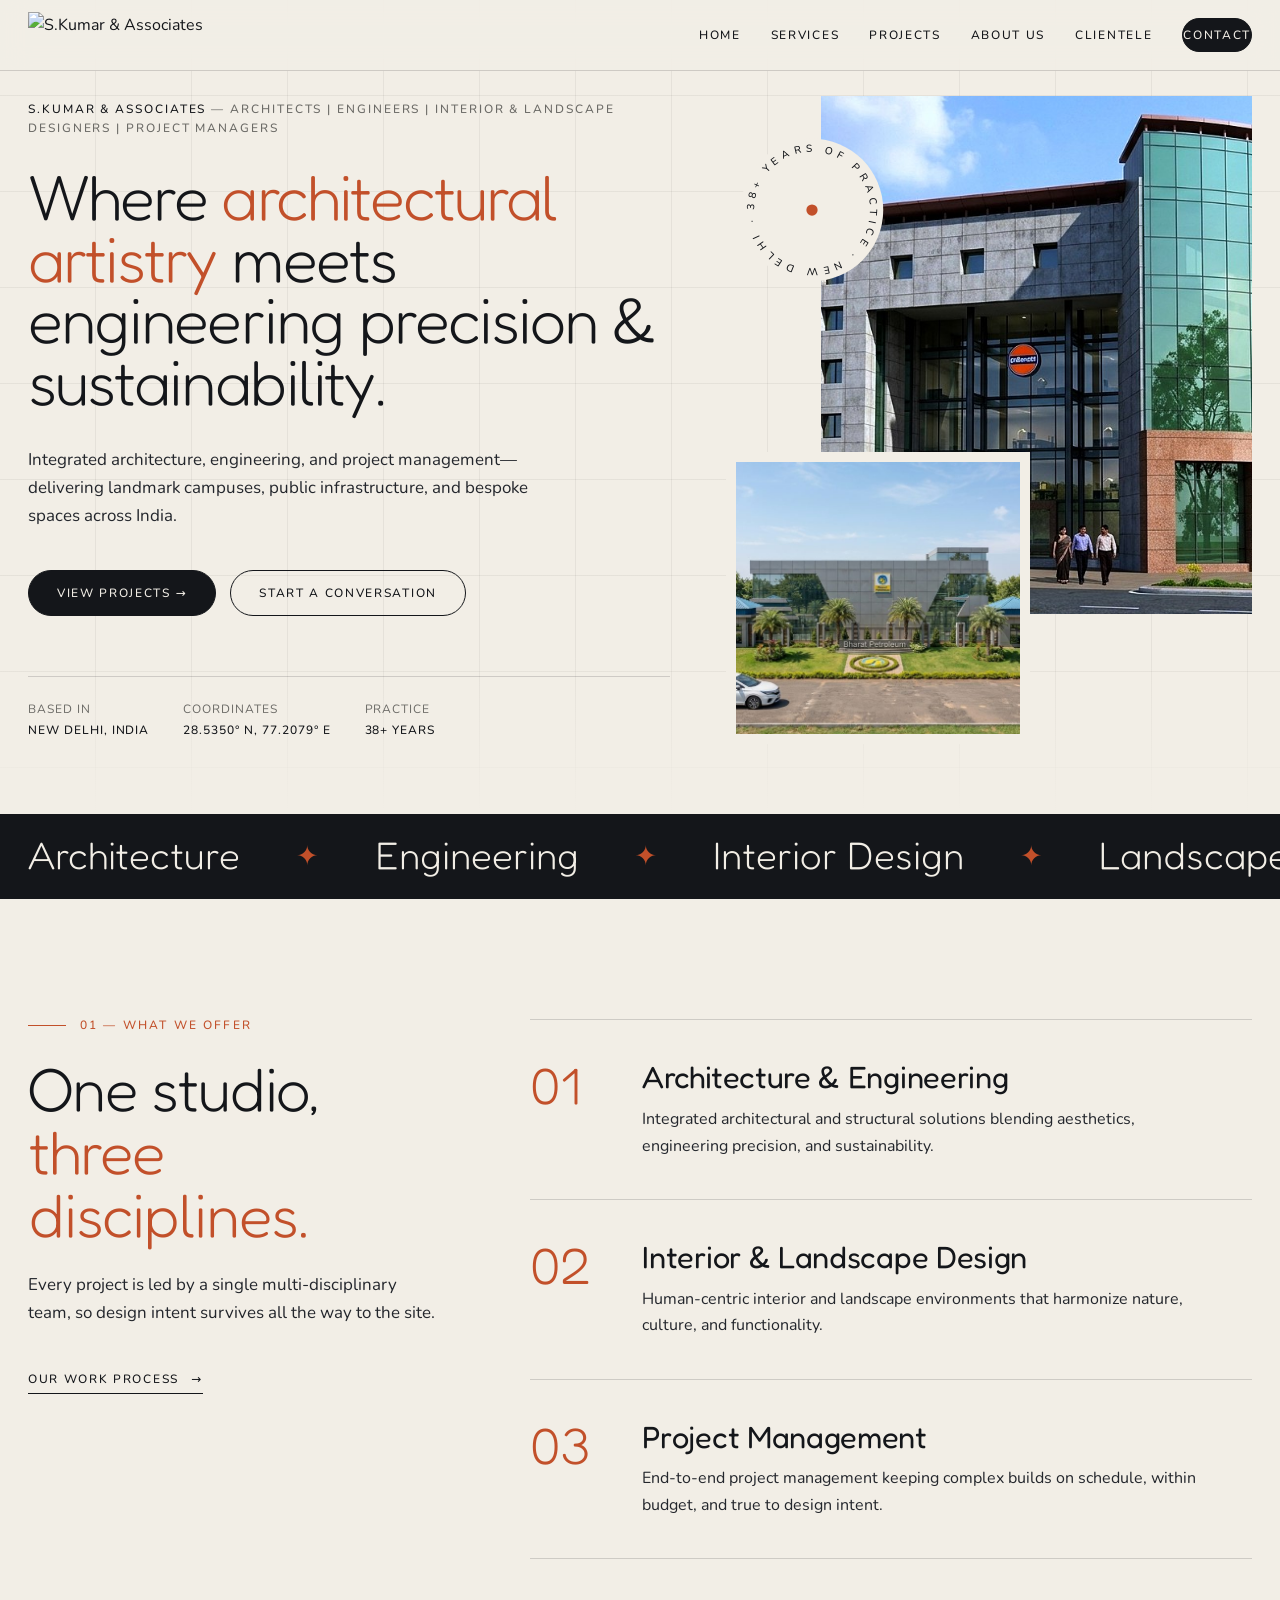
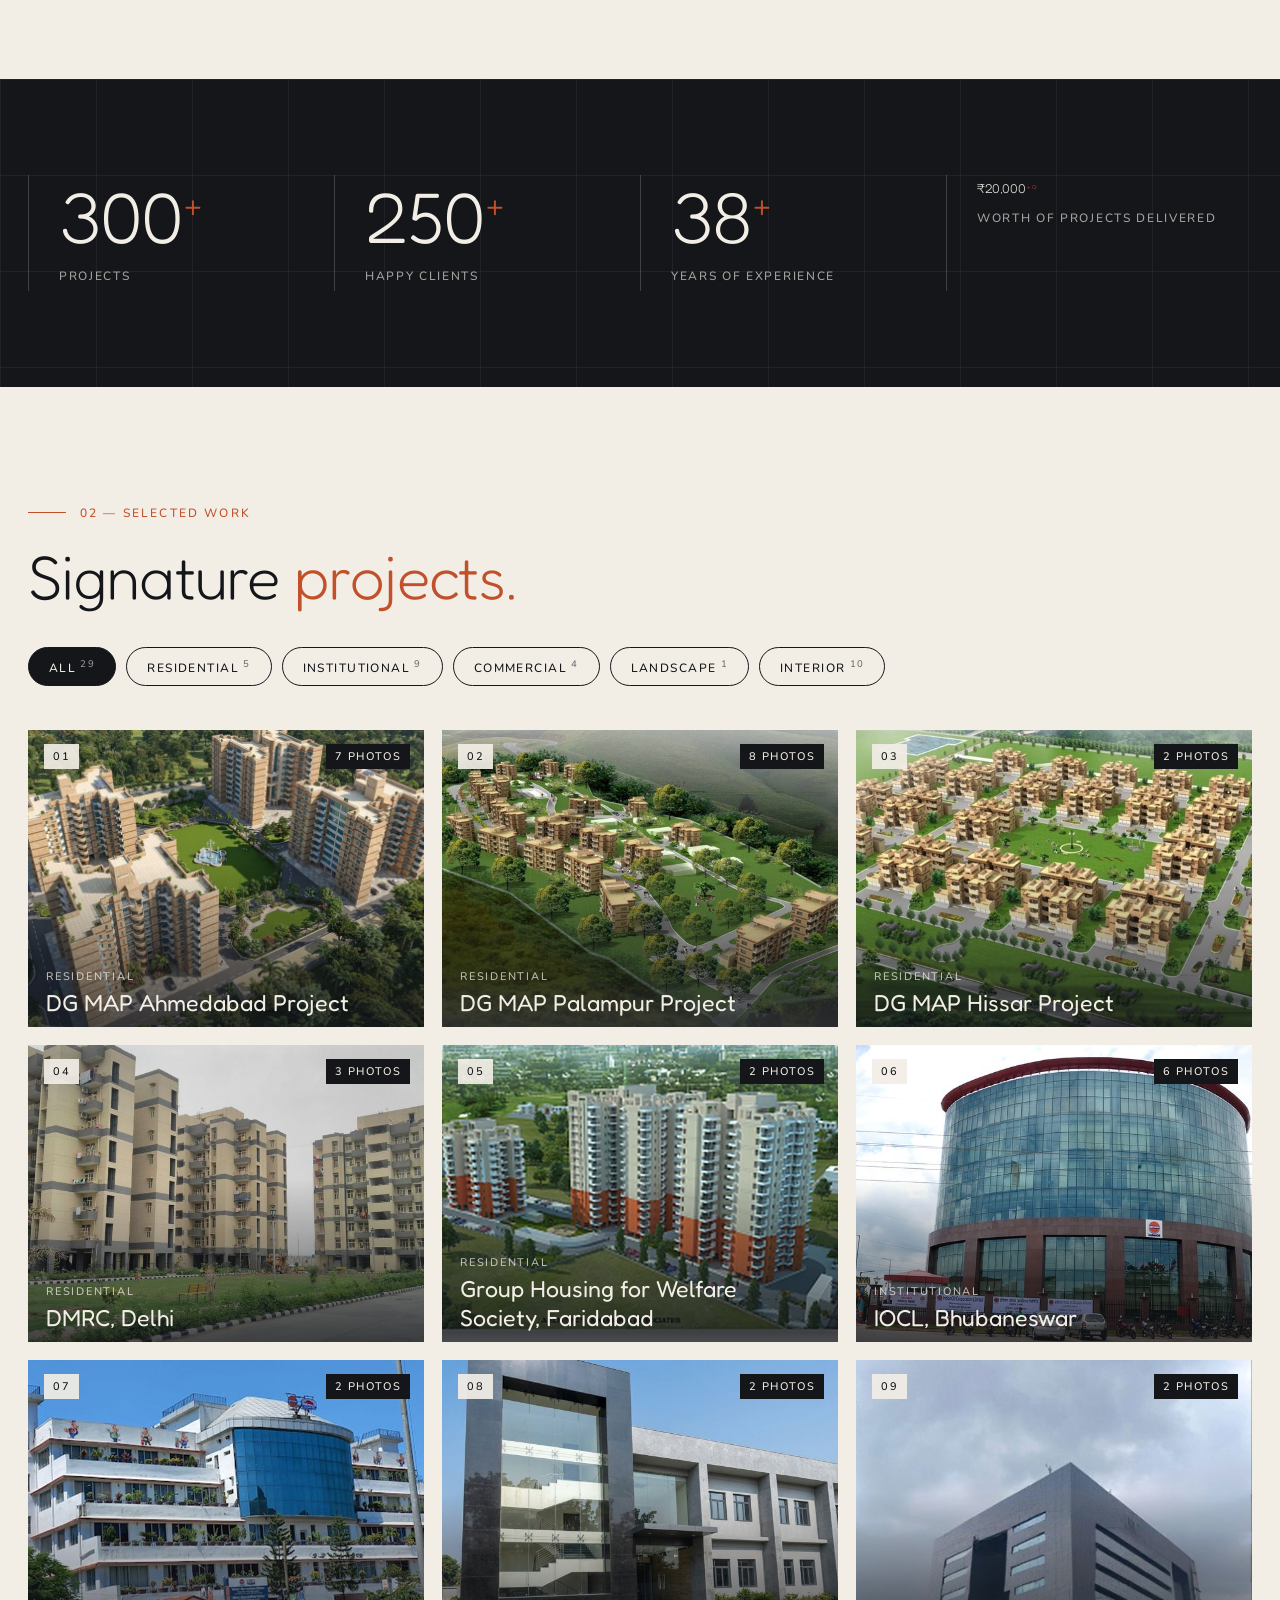
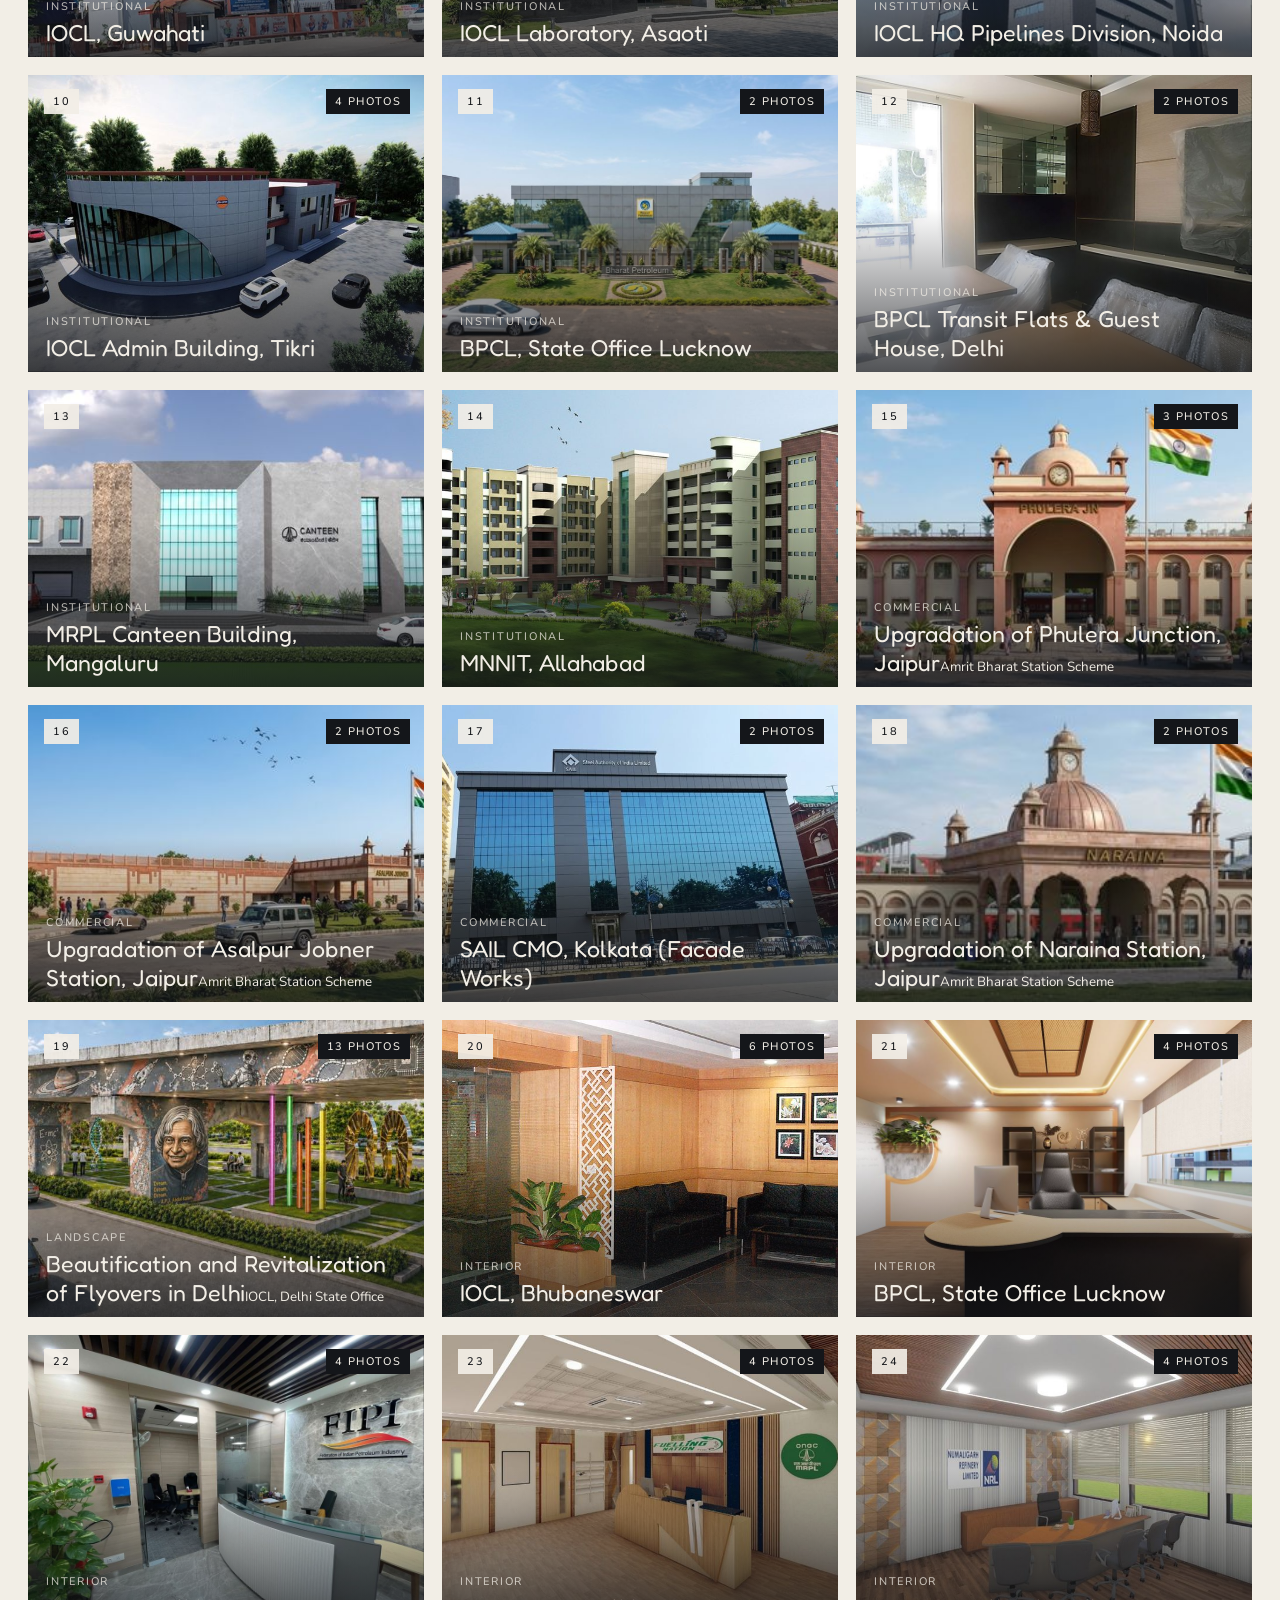
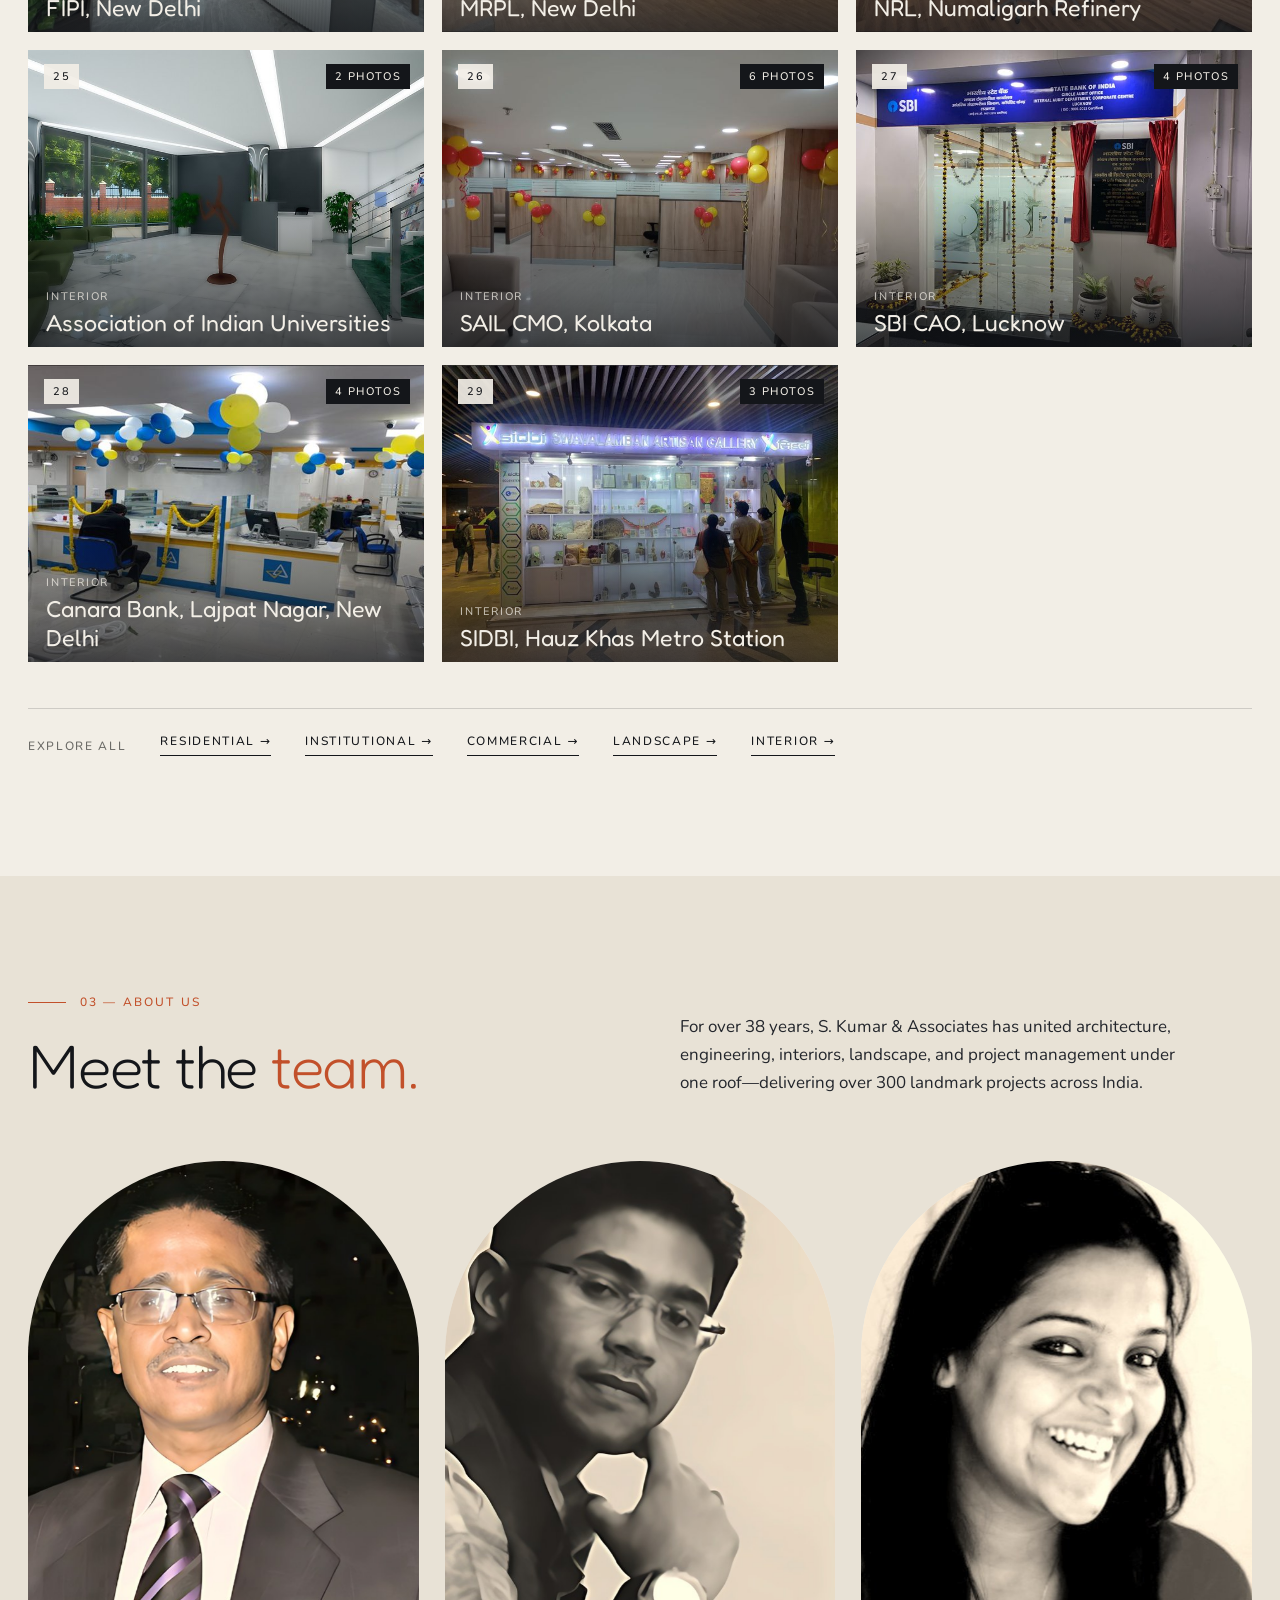
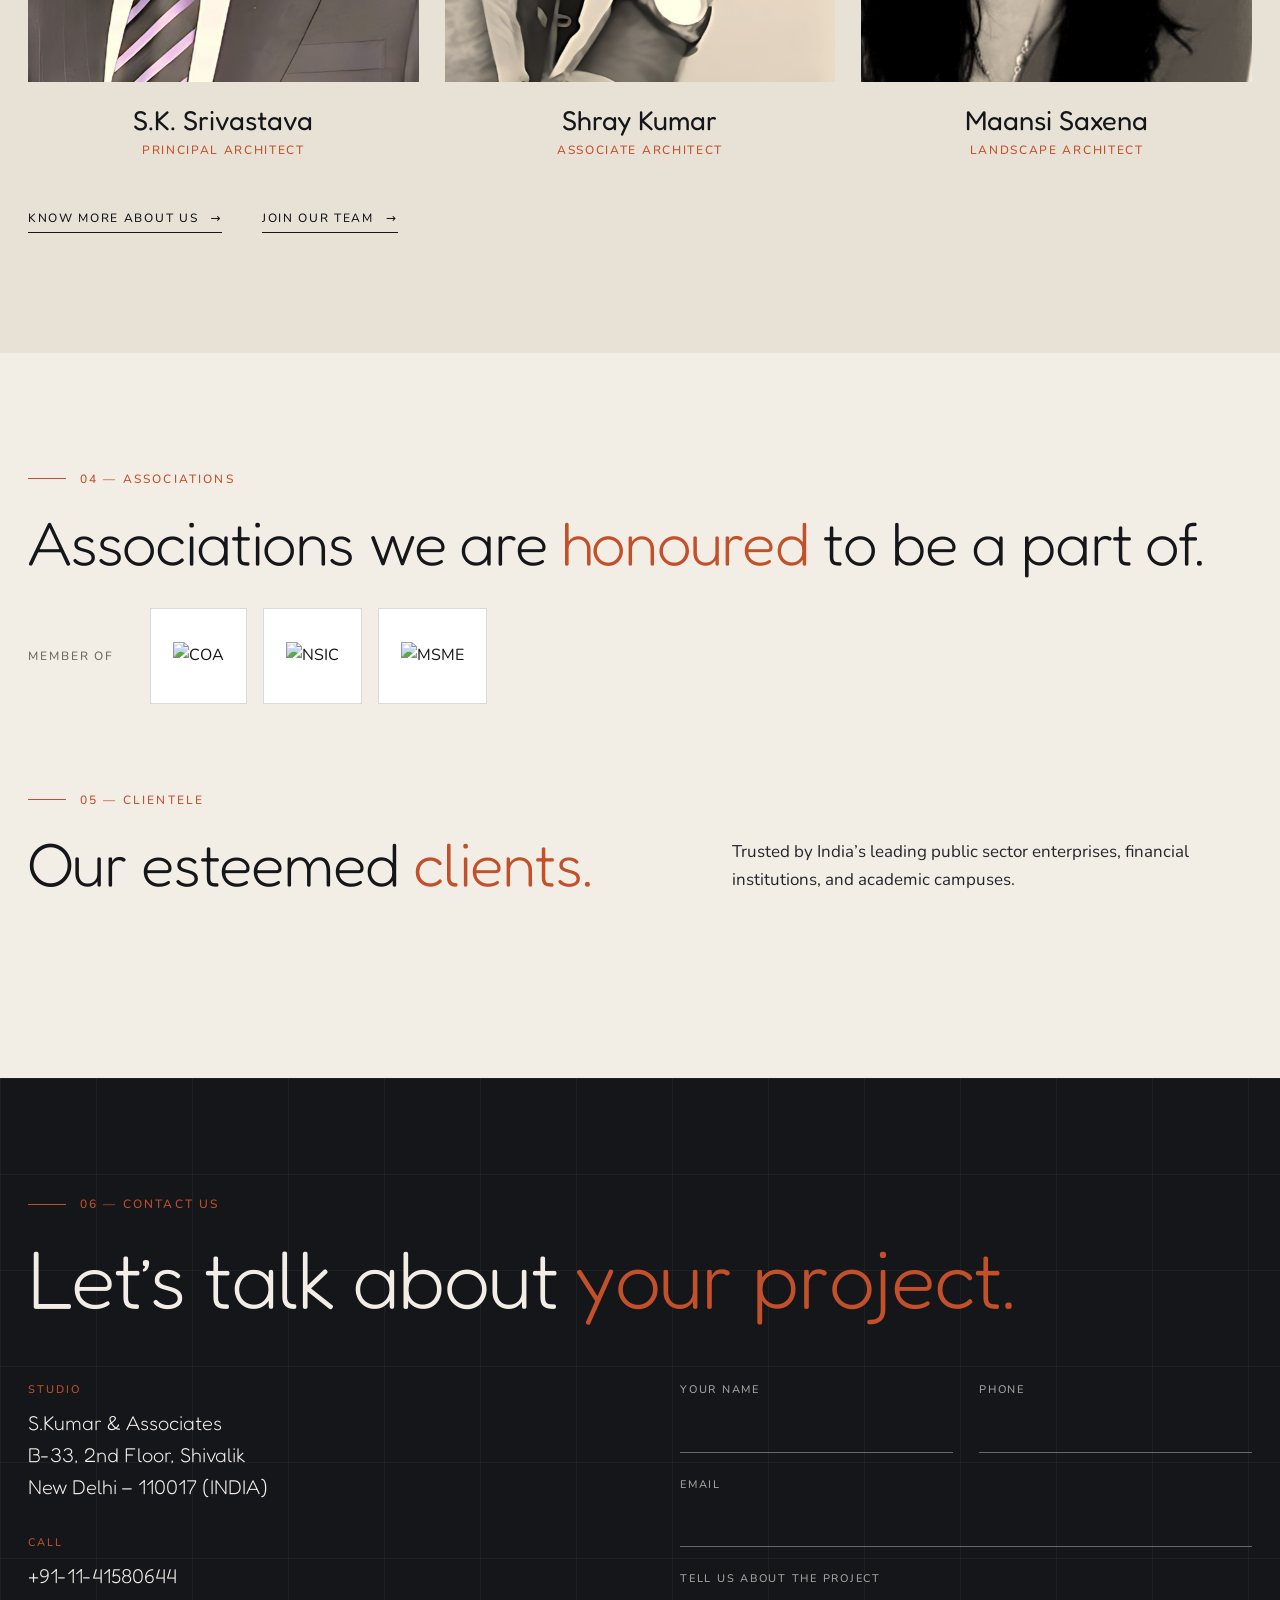
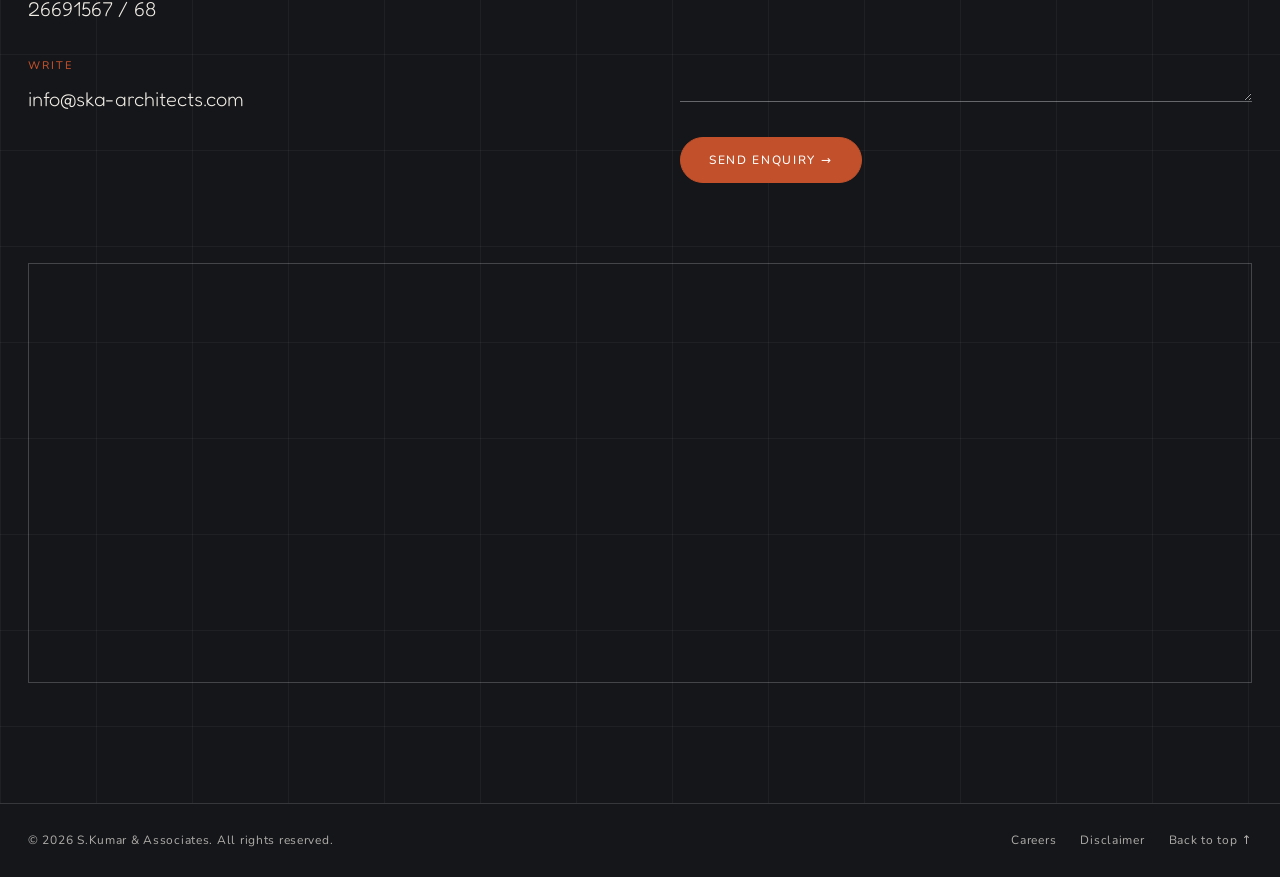
==== index.html @ 0e1dfce3 "Add files via upload" ====
<!DOCTYPE html>
<html lang="en"><head><meta charset="utf-8"/>
<meta name="viewport" content="width=device-width, initial-scale=1"/>
<meta name="theme-color" content="#F2EEE6"/>
<!--seo-->
<title>S.Kumar &amp; Associates | Architects &amp; Designers, New Delhi</title>
<meta name="description" content="Architecture, engineering, interior and landscape design and project management from New Delhi. 38+ years of institutional and residential projects."/>
<meta name="robots" content="index,follow,max-image-preview:large"/>
<link rel="canonical" href="https://www.ska-architects.com/"/>
<meta property="og:type" content="website"/>
<meta property="og:site_name" content="S.Kumar &amp; Associates"/>
<meta property="og:locale" content="en_IN"/>
<meta property="og:title" content="S.Kumar &amp; Associates | Architects &amp; Designers, New Delhi"/>
<meta property="og:description" content="Architecture, engineering, interior and landscape design and project management from New Delhi. 38+ years of institutional and residential projects."/>
<meta property="og:url" content="https://www.ska-architects.com/"/>
<meta property="og:image" content="https://www.ska-architects.com/assets/og-image.jpg"/>
<meta property="og:image:width" content="1200"/>
<meta property="og:image:height" content="630"/>
<meta property="og:image:alt" content="S.Kumar &amp; Associates - architecture shaped by science, art and sustainability"/>
<meta name="twitter:card" content="summary_large_image"/>
<meta name="twitter:title" content="S.Kumar &amp; Associates | Architects &amp; Designers, New Delhi"/>
<meta name="twitter:description" content="Architecture, engineering, interior and landscape design and project management from New Delhi. 38+ years of institutional and residential projects."/>
<meta name="twitter:image" content="https://www.ska-architects.com/assets/og-image.jpg"/>
<link rel="icon" href="favicon.svg" type="image/svg+xml"/>
<link rel="icon" href="favicon-32.png" type="image/png" sizes="32x32"/>
<link rel="icon" href="favicon-16.png" type="image/png" sizes="16x16"/>
<link rel="shortcut icon" href="favicon.ico"/>
<link rel="apple-touch-icon" href="apple-touch-icon.png"/>
<link rel="manifest" href="site.webmanifest"/>
<script type="application/ld+json">{"@context": "https://schema.org", "@type": ["ArchitecturalFirm", "ProfessionalService"], "@id": "https://www.ska-architects.com/#firm", "name": "S.Kumar & Associates", "alternateName": "SKA Architects", "url": "https://www.ska-architects.com/", "logo": "https://www.ska-architects.com/icon-512.png", "image": "https://www.ska-architects.com/assets/og-image.jpg", "description": "Architects, engineers, interior and landscape designers and project managers based in New Delhi.", "email": "info@ska-architects.com", "telephone": ["+91-11-41580644", "+91-11-26691567"], "address": {"@type": "PostalAddress", "streetAddress": "B-33, 2nd Floor, Shivalik", "addressLocality": "New Delhi", "postalCode": "110017", "addressRegion": "Delhi", "addressCountry": "IN"}, "geo": {"@type": "GeoCoordinates", "latitude": 28.535, "longitude": 77.2079}, "areaServed": "IN", "knowsAbout": ["Architecture", "Interior design", "Landscape design", "Project management", "Engineering"]}</script>
<!--/seo-->
<link href="https://fonts.googleapis.com" rel="preconnect"/><link crossorigin="anonymous" href="https://fonts.gstatic.com" rel="preconnect"/>
<link href='https://fonts.googleapis.com/css2?family=Fredoka:wght@300..600&amp;family=Nunito:wght@300..800&amp;display=swap' rel='stylesheet'/>
<script>document.documentElement.className+=' js';</script>
<link rel="stylesheet" href="assets/style.css"/></head>
<body>

<!-- ============ HEADER ============ -->
<header class='nav' id='top'>
  <div class='nav-in'>
    <a aria-label='S.Kumar &amp; Associates home' class='brand' href='index.html'><img alt='S.Kumar &amp; Associates' src='https://blogger.googleusercontent.com/img/b/R29vZ2xl/AVvXsEiCD9mOQBzMX_MnYcssnb-513Yzvx1ndeTDCd1qMsf8j6jojS_7epYJCQVSGEps3d7GMidGqIk825qnxw-7MVgpYX5b8lCFY5QxKYCp0LHEU-SEB3n3yBZGClam9P5Cw2xVJ7vJ-HN7Dhg/s374/ska_logo.png'/></a>
    <button aria-expanded='false' aria-label='Menu' class='burger' type='button'><span></span><span></span></button>
    <ul class='menu'>
      <li><a href='index.html'>Home</a></li>
      <li><a href='#services'>Services</a></li>
      <li class='has-sub'><a href='#projects'>Projects</a>
        <ul class='sub'>
          <li><a href='p/residential.html'>Residential</a></li>
          <li><a href='p/institutional.html'>Institutional</a></li>
          <li><a href='p/commercial.html'>Commercial</a></li>
          <li><a href='p/landscape.html'>Landscape</a></li>
          <li><a href='p/interior.html'>Interior</a></li>
        </ul>
      </li>
      <li><a href='p/about.html'>About Us</a></li>
      <li><a href='#clientele'>Clientele</a></li>
      <li><a class='btn btn-dark nav-cta' href='#contact'>Contact</a></li>
    </ul>
  </div>
</header>


<main>

<!-- ============ HERO ============ -->
<section class='hero'>
  <div class='wrap hero-in'>
    <div>
      <p class='eyebrow rv'><b>S.Kumar &amp; Associates</b> &#8212; Architects | Engineers | Interior &amp; Landscape Designers | Project Managers</p>
      <h1 class='rv' style='--d:.08s'>Where <em>architectural artistry</em> meets engineering precision &amp; sustainability.</h1>
      <p class='lead rv' style='--d:.16s'>Integrated architecture, engineering, and project management&#8212;delivering landmark campuses, public infrastructure, and bespoke spaces across India.</p>
      <div class='hero-cta rv' style='--d:.24s'>
        <a class='btn btn-dark' href='#projects'>View projects &#8594;</a>
        <a class='btn btn-line' href='#contact'>Start a conversation</a>
      </div>
      <div class='hero-meta rv' style='--d:.32s'>
        <div>Based in<b>New Delhi, India</b></div>
        <div>Coordinates<b>28.5350&#176; N, 77.2079&#176; E</b></div>
        <div>Practice<b>38+ years</b></div>
      </div>
    </div>
    <div class='collage rv' style='--d:.2s'>
      <svg aria-hidden='true' class='badge' viewBox='0 0 160 160'>
        <defs><path d='M80,80 m-62,0 a62,62 0 1,1 124,0 a62,62 0 1,1 -124,0' id='circ'/></defs>
        <circle cx='80' cy='80' fill='#F2EEE6' r='76'/>
        <text><textPath href='#circ' textLength='380'>38+ YEARS OF PRACTICE &#183; NEW DELHI &#183; </textPath></text>
        <circle cx='80' cy='80' fill='#C2502A' r='6'/>
      </svg>
      <div class='c1'><img alt='IOCL, Bhubaneswar' src='assets/img/iocl-bhub-hero.jpg'/></div>
      <div class='c2'><img alt='BPCL State Office, Lucknow' src='assets/img/bpcl-lucknow-1-t.jpg'/></div>
    </div>
  </div>
</section>

<div aria-hidden='true' class='marquee'><div class='marquee-track'>
  <span>Architecture</span><span>Engineering</span><span>Interior Design</span><span>Landscape Design</span><span>Project Management</span>
  <span>Architecture</span><span>Engineering</span><span>Interior Design</span><span>Landscape Design</span><span>Project Management</span>
</div></div>

<!-- ============ SERVICES ============ -->
<section class='sec' id='services'>
  <div class='wrap svc-grid'>
    <div class='svc-head'>
      <p class='kicker rv'>01 &#8212; What we offer</p>
      <h2 class='h2 rv'>One studio, <em>three disciplines.</em></h2>
      <p class='lead rv'>Every project is led by a single multi-disciplinary team, so design intent survives all the way to the site.</p>
      <a class='arrow-link rv' href='p/process.html'>Our work process <span>&#8594;</span></a>
    </div>
    <div>
      <article class='svc rv'>
        <div class='n'>01</div>
        <div><h3>Architecture &amp; Engineering</h3><p>Integrated architectural and structural solutions blending aesthetics, engineering precision, and sustainability.</p></div>
      </article>
      <article class='svc rv'>
        <div class='n'>02</div>
        <div><h3>Interior &amp; Landscape Design</h3><p>Human-centric interior and landscape environments that harmonize nature, culture, and functionality.</p></div>
      </article>
      <article class='svc rv'>
        <div class='n'>03</div>
        <div><h3>Project Management</h3><p>End-to-end project management keeping complex builds on schedule, within budget, and true to design intent.</p></div>
      </article>
    </div>
  </div>
</section>

<!-- ============ STATS ============ -->
<section class='stats'>
  <div class='wrap stats-in'>
    <div class='stat rv'><b><span class='count' data-to='300'>300</span><sup>+</sup></b><span>Projects</span></div>
    <div class='stat rv' style='--d:.08s'><b><span class='count' data-to='250'>250</span><sup>+</sup></b><span>Happy clients</span></div>
    <div class='stat rv' style='--d:.16s'><b><span class='count' data-to='38'>38</span><sup>+</sup></b><span>Years of experience</span></div>
    <div class='stat rv wide' style='--d:.24s'><b>&#8377;<span class='count' data-to='20000'>20,000</span><sup>+&nbsp;Cr</sup></b><span>Worth of projects delivered</span></div>
  </div>
</section>

<!-- ============ PROJECTS ============ -->
<section class='sec' id='projects'>
  <div class='wrap'>
    <div class='proj-top'>
      <div>
        <p class='kicker rv'>02 &#8212; Selected work</p>
        <h2 class='h2 rv'>Signature <em>projects.</em></h2>
      </div>
      <div class='filters rv' role='tablist'>
        <button class='chip on' data-f='all' type='button'>All<sup>29</sup></button>
        <button class='chip' data-f='residential' type='button'>Residential<sup>5</sup></button>
        <button class='chip' data-f='institutional' type='button'>Institutional<sup>9</sup></button>
        <button class='chip' data-f='commercial' type='button'>Commercial<sup>4</sup></button>
        <button class='chip' data-f='landscape' type='button'>Landscape<sup>1</sup></button>
        <button class='chip' data-f='interior' type='button'>Interior<sup>10</sup></button>
      </div>
    </div>
    <div class='pgrid'>
      <button class='pcard' data-cat='residential' data-full='assets/img/chiloda-1.jpg' data-gallery='assets/img/chiloda-1.jpg|assets/img/agc-1.jpg|assets/img/agc-2.jpg|assets/img/gandhinagar.jpg|assets/img/chiloda-2.jpg|assets/img/agc-3.jpg|assets/img/agc-4.jpg' data-title='DG MAP Ahmedabad Project' type='button'><img alt='DG MAP Ahmedabad Project' loading='lazy' src='assets/img/chiloda-1-t.jpg'/><span class='pn'>01</span><span class='pcount'>7 photos</span><span class='pc'><i>Residential</i> <b>DG MAP Ahmedabad Project</b></span></button>
      <button class='pcard' data-cat='residential' data-full='assets/img/palampur.jpg' data-gallery='assets/img/palampur.jpg|assets/img/yol.jpg|assets/img/kangra-1.jpg|assets/img/kangra-2.jpg|assets/img/kangra-3.jpg|assets/img/kangra-4.jpg|assets/img/kangra-5.jpg|assets/img/kangra-6.jpg' data-title='DG MAP Palampur Project' type='button'><img alt='DG MAP Palampur Project' loading='lazy' src='assets/img/palampur-t.jpg'/><span class='pn'>02</span><span class='pcount'>8 photos</span><span class='pc'><i>Residential</i> <b>DG MAP Palampur Project</b></span></button>
      <button class='pcard' data-cat='residential' data-full='assets/img/hissar.jpg' data-gallery='assets/img/hissar.jpg|assets/img/hissar-2.jpg' data-title='DG MAP Hissar Project' type='button'><img alt='DG MAP Hissar Project' loading='lazy' src='assets/img/hissar-t.jpg'/><span class='pn'>03</span><span class='pcount'>2 photos</span><span class='pc'><i>Residential</i> <b>DG MAP Hissar Project</b></span></button>
      <button class='pcard' data-cat='residential' data-full='assets/img/dmrc-delhi.jpg' data-gallery='assets/img/dmrc-delhi.jpg|assets/img/dmrc-2.jpg|assets/img/dmrc-3.jpg' data-title='DMRC, Delhi' type='button'><img alt='DMRC, Delhi' loading='lazy' src='assets/img/dmrc-delhi-t.jpg'/><span class='pn'>04</span><span class='pcount'>3 photos</span><span class='pc'><i>Residential</i> <b>DMRC, Delhi</b></span></button>
      <button class='pcard' data-cat='residential' data-full='assets/img/faridabad-1.jpg' data-gallery='assets/img/faridabad-1.jpg|assets/img/faridabad-2.jpg' data-title='Group Housing for Welfare Society, Faridabad' type='button'><img alt='Group Housing for Welfare Society, Faridabad' loading='lazy' src='assets/img/faridabad-1-t.jpg'/><span class='pn'>05</span><span class='pcount'>2 photos</span><span class='pc'><i>Residential</i> <b>Group Housing for Welfare Society, Faridabad</b></span></button>
      <button class='pcard' data-cat='institutional' data-full='assets/img/iocl-bbsr-ext-1.jpg' data-gallery='assets/img/iocl-bbsr-ext-1.jpg|assets/img/iocl-bbsr-ext-2.jpg|assets/img/iocl-bbsr-ext-3.jpg|assets/img/iocl-bbsr-ext-4.jpg|assets/img/iocl-bbsr-ext-5.jpg|assets/img/iocl-bhubaneswar.jpg' data-title='IOCL, Bhubaneswar' type='button'><img alt='IOCL, Bhubaneswar' loading='lazy' src='assets/img/iocl-bbsr-ext-1-t.jpg'/><span class='pn'>06</span><span class='pcount'>6 photos</span><span class='pc'><i>Institutional</i> <b>IOCL, Bhubaneswar</b></span></button>
      <button class='pcard' data-cat='institutional' data-full='assets/img/guwahati-1.jpg' data-gallery='assets/img/guwahati-1.jpg|assets/img/iocl-guwahati.jpg' data-title='IOCL, Guwahati' type='button'><img alt='IOCL, Guwahati' loading='lazy' src='assets/img/guwahati-1-t.jpg'/><span class='pn'>07</span><span class='pcount'>2 photos</span><span class='pc'><i>Institutional</i> <b>IOCL, Guwahati</b></span></button>
      <button class='pcard' data-cat='institutional' data-full='assets/img/lab-3.jpg' data-gallery='assets/img/lab-3.jpg|assets/img/lab-2.jpg' data-title='IOCL Laboratory, Asaoti' type='button'><img alt='IOCL Laboratory, Asaoti' loading='lazy' src='assets/img/lab-3-t.jpg'/><span class='pn'>08</span><span class='pcount'>2 photos</span><span class='pc'><i>Institutional</i> <b>IOCL Laboratory, Asaoti</b></span></button>
      <button class='pcard' data-cat='institutional' data-full='assets/img/noida-1.jpg' data-gallery='assets/img/noida-1.jpg|assets/img/noida-2.jpg' data-title='IOCL HQ Pipelines Division, Noida' type='button'><img alt='IOCL HQ Pipelines Division, Noida' loading='lazy' src='assets/img/noida-1-t.jpg'/><span class='pn'>09</span><span class='pcount'>2 photos</span><span class='pc'><i>Institutional</i> <b>IOCL HQ Pipelines Division, Noida</b></span></button>
      <button class='pcard' data-cat='institutional' data-full='assets/img/tikri-1.jpg' data-gallery='assets/img/tikri-1.jpg|assets/img/tikri-2.jpg|assets/img/tikri-3.jpg|assets/img/tikri-4.jpg' data-title='IOCL Admin Building, Tikri' type='button'><img alt='IOCL Admin Building, Tikri' loading='lazy' src='assets/img/tikri-1-t.jpg'/><span class='pn'>10</span><span class='pcount'>4 photos</span><span class='pc'><i>Institutional</i> <b>IOCL Admin Building, Tikri</b></span></button>
      <button class='pcard' data-cat='institutional' data-full='assets/img/bpcl-lucknow-1.jpg' data-gallery='assets/img/bpcl-lucknow-1.jpg|assets/img/bpcl-lucknow-2.jpg' data-title='BPCL, State Office Lucknow' type='button'><img alt='BPCL, State Office Lucknow' loading='lazy' src='assets/img/bpcl-lucknow-1-t.jpg'/><span class='pn'>11</span><span class='pcount'>2 photos</span><span class='pc'><i>Institutional</i> <b>BPCL, State Office Lucknow</b></span></button>
      <button class='pcard' data-cat='institutional' data-full='assets/img/transit-1.jpg' data-gallery='assets/img/transit-1.jpg|assets/img/transit-2.jpg' data-title='BPCL Transit Flats &amp; Guest House, Delhi' type='button'><img alt='BPCL Transit Flats &amp; Guest House, Delhi' loading='lazy' src='assets/img/transit-1-t.jpg'/><span class='pn'>12</span><span class='pcount'>2 photos</span><span class='pc'><i>Institutional</i> <b>BPCL Transit Flats &amp; Guest House, Delhi</b></span></button>
      <button class='pcard' data-cat='institutional' data-full='assets/img/mrpl-canteen.jpg' data-title='MRPL Canteen Building, Mangaluru' type='button'><img alt='MRPL Canteen Building, Mangaluru' loading='lazy' src='assets/img/mrpl-canteen-t.jpg'/><span class='pn'>13</span><span class='pc'><i>Institutional</i> <b>MRPL Canteen Building, Mangaluru</b></span></button>
      <button class='pcard' data-cat='institutional' data-full='assets/img/mnnit-allahabad.jpg' data-title='MNNIT, Allahabad' type='button'><img alt='MNNIT, Allahabad' loading='lazy' src='assets/img/mnnit-allahabad-t.jpg'/><span class='pn'>14</span><span class='pc'><i>Institutional</i> <b>MNNIT, Allahabad</b></span></button>
      <button class='pcard' data-cat='commercial' data-full='assets/img/phulera-1.jpg' data-gallery='assets/img/phulera-1.jpg|assets/img/phulera-2.jpg|assets/img/phulera-3.jpg' data-title='Upgradation of Phulera Junction, Jaipur Division (Amrit Bharat Station Scheme)' type='button'><img alt='Upgradation of Phulera Junction, Jaipur Division (Amrit Bharat Station Scheme)' loading='lazy' src='assets/img/phulera-1-t.jpg'/><span class='pn'>15</span><span class='pcount'>3 photos</span><span class='pc'><i>Commercial</i> <b>Upgradation of Phulera Junction, Jaipur</b><small>Amrit Bharat Station Scheme</small></span></button>
      <button class='pcard' data-cat='commercial' data-full='assets/img/asalpur-1.jpg' data-gallery='assets/img/asalpur-1.jpg|assets/img/asalpur-2.jpg' data-title='Upgradation of Asalpur Jobner Station, Jaipur Division (Amrit Bharat Station Scheme)' type='button'><img alt='Upgradation of Asalpur Jobner Station, Jaipur Division (Amrit Bharat Station Scheme)' loading='lazy' src='assets/img/asalpur-1-t.jpg'/><span class='pn'>16</span><span class='pcount'>2 photos</span><span class='pc'><i>Commercial</i> <b>Upgradation of Asalpur Jobner Station, Jaipur</b><small>Amrit Bharat Station Scheme</small></span></button>
      <button class='pcard' data-cat='commercial' data-full='assets/img/sail-fac-1.jpg' data-gallery='assets/img/sail-fac-1.jpg|assets/img/sail-fac-2.jpg' data-title='SAIL CMO, Kolkata (Facade Works)' type='button'><img alt='SAIL CMO, Kolkata (Facade Works)' loading='lazy' src='assets/img/sail-fac-1-t.jpg'/><span class='pn'>17</span><span class='pcount'>2 photos</span><span class='pc'><i>Commercial</i> <b>SAIL CMO, Kolkata (Facade Works)</b></span></button>
      <button class='pcard' data-cat='commercial' data-full='assets/img/naraina-1.jpg' data-gallery='assets/img/naraina-1.jpg|assets/img/naraina-2.jpg' data-title='Upgradation of Naraina Station, Jaipur Division (Amrit Bharat Station Scheme)' type='button'><img alt='Upgradation of Naraina Station, Jaipur Division (Amrit Bharat Station Scheme)' loading='lazy' src='assets/img/naraina-1-t.jpg'/><span class='pn'>18</span><span class='pcount'>2 photos</span><span class='pc'><i>Commercial</i> <b>Upgradation of Naraina Station, Jaipur</b><small>Amrit Bharat Station Scheme</small></span></button>
      <button class='pcard' data-cat='landscape' data-full='assets/img/fly-iit-1.jpg' data-gallery='assets/img/fly-iit-1.jpg|assets/img/fly-iit-2.jpg|assets/img/fly-chirag.jpg|assets/img/fly-mukarba.jpg|assets/img/fly-iit-3.jpg|assets/img/fly-pan-1.jpg|assets/img/fly-pan-2.jpg|assets/img/fly-pb-3.jpg|assets/img/fly-pb-1.jpg|assets/img/fly-pb-2.jpg|assets/img/fly-pb-5.jpg|assets/img/fly-pb-4.jpg|assets/img/fly-pb-6.jpg' data-title='Beautification and Revitalization of Flyovers in Delhi' type='button'><img alt='Beautification and Revitalization of Flyovers in Delhi' loading='lazy' src='assets/img/fly-iit-1-t.jpg'/><span class='pn'>19</span><span class='pcount'>13 photos</span><span class='pc'><i>Landscape</i> <b>Beautification and Revitalization of Flyovers in Delhi</b><small>IOCL, Delhi State Office</small></span></button>
      <button class='pcard' data-cat='interior' data-full='assets/img/iocl-bbsr-int-1.jpg' data-gallery='assets/img/iocl-bbsr-int-1.jpg|assets/img/iocl-bbsr-int-2.jpg|assets/img/iocl-bbsr-int-3.jpg|assets/img/iocl-bbsr-int-4.jpg|assets/img/iocl-bbsr-int-5.jpg|assets/img/iocl-bbsr-int-6.jpg' data-title='IOCL, Bhubaneswar' type='button'><img alt='IOCL, Bhubaneswar' loading='lazy' src='assets/img/iocl-bbsr-int-1-t.jpg'/><span class='pn'>20</span><span class='pcount'>6 photos</span><span class='pc'><i>Interior</i> <b>IOCL, Bhubaneswar</b></span></button>
      <button class='pcard' data-cat='interior' data-full='assets/img/bpcl-lko-int-1.jpg' data-gallery='assets/img/bpcl-lko-int-1.jpg|assets/img/bpcl-lko-int-2.jpg|assets/img/bpcl-lko-int-3.jpg|assets/img/bpcl-lko-int-4.jpg' data-title='BPCL, State Office Lucknow' type='button'><img alt='BPCL, State Office Lucknow' loading='lazy' src='assets/img/bpcl-lko-int-1-t.jpg'/><span class='pn'>21</span><span class='pcount'>4 photos</span><span class='pc'><i>Interior</i> <b>BPCL, State Office Lucknow</b></span></button>
      <button class='pcard' data-cat='interior' data-full='assets/img/fipi-1.jpg' data-gallery='assets/img/fipi-1.jpg|assets/img/fipi-2.jpg|assets/img/fipi-3.jpg|assets/img/fipi-4.jpg' data-title='FIPI, New Delhi' type='button'><img alt='FIPI, New Delhi' loading='lazy' src='assets/img/fipi-1-t.jpg'/><span class='pn'>22</span><span class='pcount'>4 photos</span><span class='pc'><i>Interior</i> <b>FIPI, New Delhi</b></span></button>
      <button class='pcard' data-cat='interior' data-full='assets/img/mrpl-nd-1.jpg' data-gallery='assets/img/mrpl-nd-1.jpg|assets/img/mrpl-nd-2.jpg|assets/img/mrpl-nd-3.jpg|assets/img/mrpl-nd-4.jpg' data-title='MRPL, New Delhi' type='button'><img alt='MRPL, New Delhi' loading='lazy' src='assets/img/mrpl-nd-1-t.jpg'/><span class='pn'>23</span><span class='pcount'>4 photos</span><span class='pc'><i>Interior</i> <b>MRPL, New Delhi</b></span></button>
      <button class='pcard' data-cat='interior' data-full='assets/img/nrl-1.jpg' data-gallery='assets/img/nrl-1.jpg|assets/img/nrl-2.jpg|assets/img/nrl-3.jpg|assets/img/nrl-4.jpg' data-title='NRL, Numaligarh Refinery' type='button'><img alt='NRL, Numaligarh Refinery' loading='lazy' src='assets/img/nrl-1-t.jpg'/><span class='pn'>24</span><span class='pcount'>4 photos</span><span class='pc'><i>Interior</i> <b>NRL, Numaligarh Refinery</b></span></button>
      <button class='pcard' data-cat='interior' data-full='assets/img/aiu-1.jpg' data-gallery='assets/img/aiu-1.jpg|assets/img/aiu-2.jpg' data-title='Association of Indian Universities' type='button'><img alt='Association of Indian Universities' loading='lazy' src='assets/img/aiu-1-t.jpg'/><span class='pn'>25</span><span class='pcount'>2 photos</span><span class='pc'><i>Interior</i> <b>Association of Indian Universities</b></span></button>
          <button class='pcard' data-cat='interior' data-full='assets/img/sail-int-1.jpg' data-gallery='assets/img/sail-int-1.jpg|assets/img/sail-int-2.jpg|assets/img/sail-int-3.jpg|assets/img/sail-int-4.jpg|assets/img/sail-int-5.jpg|assets/img/sail-int-6.jpg' data-title='SAIL CMO, Kolkata' type='button'><img alt='SAIL CMO, Kolkata' loading='lazy' src='assets/img/sail-int-1-t.jpg'/><span class='pn'>26</span><span class='pcount'>6 photos</span><span class='pc'><i>Interior</i> <b>SAIL CMO, Kolkata</b></span></button>
      <button class='pcard' data-cat='interior' data-full='assets/img/sbi-cao-1.jpg' data-gallery='assets/img/sbi-cao-1.jpg|assets/img/sbi-cao-2.jpg|assets/img/sbi-cao-3.jpg|assets/img/sbi-cao-4.jpg' data-title='SBI CAO, Lucknow' type='button'><img alt='SBI CAO, Lucknow' loading='lazy' src='assets/img/sbi-cao-1-t.jpg'/><span class='pn'>27</span><span class='pcount'>4 photos</span><span class='pc'><i>Interior</i> <b>SBI CAO, Lucknow</b></span></button>
      <button class='pcard' data-cat='interior' data-full='assets/img/canara-1.jpg' data-gallery='assets/img/canara-1.jpg|assets/img/canara-2.jpg|assets/img/canara-3.jpg|assets/img/canara-4.jpg' data-title='Canara Bank, Lajpat Nagar, New Delhi' type='button'><img alt='Canara Bank, Lajpat Nagar, New Delhi' loading='lazy' src='assets/img/canara-1-t.jpg'/><span class='pn'>28</span><span class='pcount'>4 photos</span><span class='pc'><i>Interior</i> <b>Canara Bank, Lajpat Nagar, New Delhi</b></span></button>
      <button class='pcard' data-cat='interior' data-full='assets/img/sidbi-1.jpg' data-gallery='assets/img/sidbi-1.jpg|assets/img/sidbi-2.jpg|assets/img/sidbi-3.jpg' data-title='SIDBI, Hauz Khas Metro Station' type='button'><img alt='SIDBI, Hauz Khas Metro Station' loading='lazy' src='assets/img/sidbi-1-t.jpg'/><span class='pn'>29</span><span class='pcount'>3 photos</span><span class='pc'><i>Interior</i> <b>SIDBI, Hauz Khas Metro Station</b></span></button>
    </div>
        <div class='explore'>
      <small>Explore all</small>
      <a class='arrow-link' href='p/residential.html'>Residential &#8594;</a>
      <a class='arrow-link' href='p/institutional.html'>Institutional &#8594;</a>
      <a class='arrow-link' href='p/commercial.html'>Commercial &#8594;</a>
      <a class='arrow-link' href='p/landscape.html'>Landscape &#8594;</a>
      <a class='arrow-link' href='p/interior.html'>Interior &#8594;</a>
    </div>
  </div>
</section>

<!-- ============ ABOUT / TEAM ============ -->
<section class='sec about' id='about'>
  <div class='wrap'>
    <div class='about-top'>
      <div>
        <p class='kicker rv'>03 &#8212; About us</p>
        <h2 class='h2 rv'>Meet the <em>team.</em></h2>
      </div>
      <p class='lead rv'>For over 38 years, S.&nbsp;Kumar &amp; Associates has united architecture, engineering, interiors, landscape, and project management under one roof&#8212;delivering over 300 landmark projects across India.</p>
    </div>
    <div class='team'>
      <article class='tcard rv' style='--d:0.00s'><div class='ph'><img alt='S.K. Srivastava' loading='lazy' src='assets/img/team-srivastava.jpg'/></div><h4>S.K. Srivastava</h4><span>Principal Architect</span></article>
      <article class='tcard rv' style='--d:0.10s'><div class='ph'><img alt='Shray Kumar' loading='lazy' src='assets/img/team-shray.jpg'/></div><h4>Shray Kumar</h4><span>Associate Architect</span></article>
      <article class='tcard rv' style='--d:0.20s'><div class='ph'><img alt='Maansi Saxena' loading='lazy' src='assets/img/team-maansi.jpg'/></div><h4>Maansi Saxena</h4><span>Landscape Architect</span></article>
    </div>
    <div class='about-cta'>
      <a class='arrow-link' href='p/about.html'>Know more about us <span>&#8594;</span></a>
      <a class='arrow-link' href='p/joinus.html'>Join our team <span>&#8594;</span></a>
    </div>
  </div>
</section>

<!-- ============ CLIENTELE ============ -->
<section class='sec' id='clientele'>
  <div class='wrap'>
    <p class='kicker rv'>04 &#8212; Associations</p>
    <h2 class='h2 rv'>Associations we are <em>honoured</em> to be a part of.</h2>
    <div class='assoc rv'>
      <span class='assoc-t'>Member of</span>
      <figure><img alt='COA' loading='lazy' src='https://blogger.googleusercontent.com/img/a/AVvXsEg1XqhMPvu58Wdq3v63DXySWX-1STwwBNjnV3ogTJn_d_FIaSidtRXJAqQ3PVWiiQIQ1SzF9YQpcl8HzNp_O0yT1Swf5DJ23UEzJ_kaPeSo2NLwqAxvVIjJf_4-G9PYXAnYZNGmtlcxyYo-l-i813E4BR3gBkcgwSwn0Cjhb79XtWXZfA1ZuQ6AD7FP=s400'/></figure>
      <figure><img alt='NSIC' loading='lazy' src='https://blogger.googleusercontent.com/img/a/AVvXsEiSTaYD_lxySGGglgag0AwM1_jZJaJpq9-t-BBJdoqFdHCgsYDRTlwYg0QA8b8z5tMcyKWfZS9Ltm2yGeqOMBFMxL543i_zzU9cPtggERrgQScAPsbAuENsNekUx6y6VlR9VHyoWJIkiL8ZhkIvzRecD8H8D3joTH_rMEoUQJtLjtMW0Fy3rXVghM4D=s400'/></figure>
      <figure><img alt='MSME' loading='lazy' src='https://blogger.googleusercontent.com/img/a/AVvXsEjiydDKJO3UzlpCmMAufjEufQUKM8XDIWd-KBHbub_P3PUyNko3kVjpwtCQtXXaRhtJEcKNKRvmwinFK95lUurnNR5AXIJhdfH6KVtpueOFnCBh9pF2OqCm3ZanGhtmMqrO6nrhY_2RgNmEkXhVK_5NTTS5mT_N0Fwmz1utFvrkS7ZDRZb-5yDK--YG=s400'/></figure>
    </div>
    <div class='clients-head'>
      <div>
        <p class='kicker rv'>05 &#8212; Clientele</p>
        <h2 class='h2 rv'>Our esteemed <em>clients.</em></h2>
      </div>
      <p class='lead rv'>Trusted by India&#8217;s leading public sector enterprises, financial institutions, and academic campuses.</p>
    </div>
    <div class='logo-band rv'><div class='logo-marquee'><div class='logo-track'>
<div class='logo-item'><img alt='Client logo' src='https://blogger.googleusercontent.com/img/b/R29vZ2xl/AVvXsEgnP1ed8YPhLCpwzH4mXobBf63Nt8dAnpvTdNNtecBgmL7vJHU2jhZXmWACcpJQSY5TvoajT9105_OVbxnBVPK41pKi_QvbuOIhn-vgJH__xB6f49otmrawe_U6irZDFIyp-6OmpMCfmSnuO8kqjhHgCCjVJVGENhEwmXD2lTnZPcXE6P17_3_BVz9l/s300/ir_logo.jpg'/></div>
<div class='logo-item'><img alt='Client logo' src='https://blogger.googleusercontent.com/img/b/R29vZ2xl/AVvXsEjvcwcM4eIFXKQoEwuKx5w9f_enOFxsDb28uYJJTFgnFfygPzS8Vt737kBxIFfb2TAix5UYMycxlXUa8iB8sA-oH1fms5u8h3gLUlugyv0WxV3dhdvPIQSIwRSjXjz1EhlCQmdoK5CzR641WNYiEv7a9XhRKOzulg3zUkVxDfpWIAQ5TsCOn2t2YRIR/s1600/nrl-logo.jpg'/></div>
<div class='logo-item'><img alt='Client logo' src='https://blogger.googleusercontent.com/img/b/R29vZ2xl/AVvXsEg0Rslkqt0Wa1_WtHypIpo7biHgvfbnjdNkxMPY8SI2qSxXmYcMonvT246LOep-IHSO1DmtaB8ERJnrAp35M_2vRpsHnVg-K3ImXJ1MOF-pIwAGKbsZ6j8XTep7viH2V9ulAHeaRaJprF8/s300/iocl-logo.png'/></div>
<div class='logo-item'><img alt='Client logo' src='https://blogger.googleusercontent.com/img/a/AVvXsEjgO9LOKHA_XOSP19S8Ss4WDuT-xGj0GRl_wIXc5-hjYK1trvW1dMv92-eZWHVdTGtT99MYJllLxuLZOdO_GhUqdlodRMRp98zX0b6FKgcZRIMzGBFUKCnS0rziwalFZDSomVnuDEgPs-u-80V9JH1KvCi8Kl93z2ivVpkTs5TKEVCQy8y7bm7CQUBl=s300'/></div>
<div class='logo-item'><img alt='Client logo' src='https://blogger.googleusercontent.com/img/b/R29vZ2xl/AVvXsEhdBuL68wek1HAnr4Bx1LMGm2MGGrilIsP60h0Oqh0is7mZuugsiCikEJdu0l04X0Us2yy-BEaazhOegm3wlvegw_m7Qk8xYyb6vaA38iBHcjBb7Mi1ggj-wJu8Sj0zgZpccCp429WS3RQ/s300/bpcl-logo.png'/></div>
<div class='logo-item'><img alt='Client logo' src='https://blogger.googleusercontent.com/img/b/R29vZ2xl/AVvXsEgY71DJFQisXEsD-18iL4t5J7VFSKzLphZ71ErFzgYVtGbwKbcxgLsTDjEHzpRKv-PCyUkvLU5DH0r_NNKhH86G1y743NnAPyPDSaHSCVadHs3uQFT6bzTc4jkzi_aaJeINd-_pswHeLao/w320-h320/dp-logo.png'/></div>
<div class='logo-item'><img alt='Client logo' src='https://blogger.googleusercontent.com/img/b/R29vZ2xl/AVvXsEh7TBKj-L97zBeyS0wFR8Z9HOm1oQmLloUtadmjFMoAk7MEaMwbA0qDFG-Gogj4Qi48qNnxottRubcMxprIuuvCdjhOezF1Hj4rChMWYLV4TRkNk1wcUZK84_ZVF_jG4QvXP31QSMrBj4E/s300/mnnit-logo.png'/></div>
<div class='logo-item'><img alt='Client logo' src='https://blogger.googleusercontent.com/img/a/AVvXsEgNN5_-TzdaAFf-tUrDZOD4U08uivWOckVTd2H-4Rg8a1wJIRRknbtk0y1-i4lxDEEEc1GOAXFa6CZhyDQy3lF3QgoBv1jmNqWEsW3WsPAF6lW3Gsf-Daq1WhS0FqzKvpSfYi630nU2rPBCcuSFbr3hFfBm57MQAkViA2d7AnQWoROC4Qr3rhfRGa8B=s300'/></div>
<div class='logo-item'><img alt='Client logo' src='https://blogger.googleusercontent.com/img/b/R29vZ2xl/AVvXsEgzWU5wRSLINqyOOQ0gdRXIMQ7-2XUKnfxa3fCgM1PnSeDG_FdPs71xP25BzFCQbZpivSz68AostDJenIPyAl-BWBVAXLD4UW11fEVJYhl6rwfK5-cWFSPjBOL0zd2R-O_BEwj-w27kF-U/s300/sirb-logo.png'/></div>
<div class='logo-item'><img alt='Client logo' src='https://blogger.googleusercontent.com/img/b/R29vZ2xl/AVvXsEifxTX9fFEgvnhjOnEOnGPVujl_6nfP0oUTC6bLB30Q54PJFLae7ksLTXab31lfYJaAkGg7L_PG8jAmWSSCJhQldKtcTzD6r5qVayzGYiPWk7CAQK_PUmb_HM9d72JcChgze98sT4-ij7M/s300/aiu-logo.png'/></div>
<div class='logo-item'><img alt='Client logo' src='https://blogger.googleusercontent.com/img/b/R29vZ2xl/AVvXsEjzqOGWlVR_lXu47d4TX_80rGQJKbdERNGTfxs-5XFZ1fczkLdw9qrmz-9t1GVyMPAS78ICWkoh0-uhHC6_oeVGSz0VS6wCe5nQXy3UnZsu0SNDUelo0B0SARi-gZ6RoFnTFXXouk0W_gg/s300/idbi-logo.jpg'/></div>
<div class='logo-item'><img alt='Client logo' src='https://blogger.googleusercontent.com/img/b/R29vZ2xl/AVvXsEizXS80fUUJrQH0AApZblRnWitV_tJFUvFZ_11StS4YyFkSaw0NKHGDSyyMr4Z4rmW4mFG8zW9auNg-7136vSSrdw_3CpS7BSi5qa-vfcC30QX5LksqN4HcMuTlhaAY7l_qLMJ0BO_WOnA/s300/bro-logo.png'/></div>
<div class='logo-item'><img alt='Client logo' src='https://blogger.googleusercontent.com/img/b/R29vZ2xl/AVvXsEhsmCGAEn78hl__WD-bWSk3i5Ih5NIR7BW3q1lMdvrLqk5D481FzivcfdpBbNttk18b0cYJZ1JOhWmzSxZ5T4ApSbpqawIstt7WOm_4Utnz3RR1PQZJDUaFMuhUYQjhdCqD5msNyEwh4wY/s300/balco-logo.jpg'/></div>
<div class='logo-item'><img alt='Client logo' src='https://blogger.googleusercontent.com/img/b/R29vZ2xl/AVvXsEjGyQWlv5gtw921v5STJxcpWj4ySVbkZ_JzR1ZaameAvP4mP3QINZjq5wXZ49dbIR7-QIbZv8nvbHxu5iACCuUsfgMwizFLVIh-To4QpL5sJ9WpVDgMDq-3WHajgZBmhBB0DTc_z5lh7IU/s300/uco-logo.png'/></div>
<div class='logo-item'><img alt='Client logo' src='https://blogger.googleusercontent.com/img/b/R29vZ2xl/AVvXsEjfY3zTOivbxzB4wqB_3nEVEMv16J3dBXoM6LffJwFAYuvXl753vEjJHM3hc8kZ5TRk_CtxblhD8iXBrLIsjAfv2LZEAgBgiCihjhuyQgo0_vVKIThSNUMZt5eZJrHWHvcpdANH_cdYFIk/s300/drinkp-logo.png'/></div>
<div class='logo-item'><img alt='Client logo' src='https://blogger.googleusercontent.com/img/b/R29vZ2xl/AVvXsEjhdUOzO8rcHMCr1m-4q_dyU5SxT3hNQo7L3K20lh8vjss7yCGwvOULkQczoHXCgoOWdCgDQYsVDowAoNtjDq3rz_XbP9gBrp7GZt0T_e6zcBmsmj94cjN3uKIa6UlSodG_JikrZIDKq6o/s300/can-bank-logo.jpg'/></div>
<div class='logo-item'><img alt='Client logo' src='https://blogger.googleusercontent.com/img/b/R29vZ2xl/AVvXsEgueBE5V3K4QxChn5N8iP0ow2lDVsjv_V53GwPbfqUhl3tkbu-fXpQKbEijolXkhly-huTEcyI1yV4uJ4W20f1T_TZuIUTjfQYvv-kcyqSEKJ8bAqtX0X9CbBSBOLiQCPuHXxKwlqcTfXU/s300/bom-logo.gif'/></div>
<div class='logo-item'><img alt='Client logo' src='https://blogger.googleusercontent.com/img/b/R29vZ2xl/AVvXsEjXdlIe3KuYh60SxVd7M7g7FaauH7c-nGNLkIOkLOAGgHPdtQHnvdEHuaTh4uX7YNCl71CHqcmOCZjw2vZquWBxV0UX9tK_EfyMuEWzAR42K87arnBKZnCP3MptPRfHgvZqTyGLOtWKz1M/s300/bob-logo.jpg'/></div>
<div class='logo-item'><img alt='Client logo' src='https://blogger.googleusercontent.com/img/b/R29vZ2xl/AVvXsEjju84Rz77O_bJABy6_Nnff1ntd85mI3FrHYzRMMltTdaAwCoEJM5S6jJpUJQdZrCWLUnoEZhelOgJ3RH82eSsYPCYHTeccdVAr8hfFpBxKQKD-H2a9ly3L6eZOVLWReb-FWrAKlQwqcSg/s300/indusind-logo.png'/></div>
<div class='logo-item'><img alt='Client logo' src='https://blogger.googleusercontent.com/img/a/AVvXsEicYnFD5hOZW3ssmi1UV9fJykEBsS9H8pfYGfZFTSKbkbtfPYIFHHWkqL8Kg9sSV4p2RlLQ8uNvucNZyoPhF8-P-RhWqdCD2I4qQGt35-BboddHUdZdWdg21OloQLMzrBGTaCjdimYQ16QDuohmepsLSKidVH7o3kgv2mFsyTb4HQHTxcAXNDP_5Rs4=s300'/></div>
</div></div><div class='logo-marquee alt'><div class='logo-track'>
<div class='logo-item'><img alt='Client logo' src='https://blogger.googleusercontent.com/img/b/R29vZ2xl/AVvXsEhZppkUYMGYcM8sQ1Wzdu8KgqZBJCXzr2QZbX9IZgIW0NHkXel0P0-VU5dCnlKI7FrVJKbHtkyCppJQlhlpQADFakMG0PT2nrsAajqnrHjBXlU7TX2q97so7s8BHofEGX-7Du6dWCl6RLhpaz1d3LbEBH9rfHuQXFGp8iiO3UruVIwlAqAKjjf1Qj9s/s400/sail-logo.png'/></div>
<div class='logo-item'><img alt='Client logo' src='https://blogger.googleusercontent.com/img/b/R29vZ2xl/AVvXsEjcW5VVEbWD3fxDlKuWrKaX2lK2gau4MBPhKl9KpMukKdXAQlBAp2GWxVkIYDxQUL1r9dH_lwYHkIsEFIJqPtyz5y00BE0jcAmRx5UNlTC4Dd4BXQGle_k-23X4J0227F6pK_fFPkDIvLXtKrpUzR7GMN1_o0iZ0SrWS2NWCN9WHPT2M3ouqwNKJ16N/s1600/mcl-logo.jpg'/></div>
<div class='logo-item'><img alt='Client logo' src='https://blogger.googleusercontent.com/img/b/R29vZ2xl/AVvXsEjRojvmCMWpNCgqqjqJInmOaM-kkIpFzDa9VT0KW0sew9RKZKQEoi7m5HwEihnLzUrEFgF7v4omu1CYP-0mZYL9Tz3U2_68GbJ7Jo6rfRKFmtTDPyLc2ZQat91L40u0VvBHFQ8lQGq-a2k/s300/dgmap-logo.png'/></div>
<div class='logo-item'><img alt='Client logo' src='https://blogger.googleusercontent.com/img/b/R29vZ2xl/AVvXsEg8MGQczPzilX4uTwDyHy_Ovyu5c3YY7Ee0MCKu18zaaT8QetEUIZ2Vs0D0-TxtUOmoLrmTjn2S5wpnUE4xujHMtZlKwanbTPmP7XtQGlOK0ry57Mk_evagyqCMZMUkM70eAaVB9MXS51M/s300/sbsc-logo.png'/></div>
<div class='logo-item'><img alt='Client logo' src='https://blogger.googleusercontent.com/img/b/R29vZ2xl/AVvXsEj0WnAO6lu4DYcuGSODN72jDX5Tk5mZY41JKjkaotM_1btJGeIWNQ4p-ovCWuO433OA88LUlECSk1cQxf_D208b-XzVqZbHaYUElI2ItH-Eb-gbPcNhYUqKMRxga-yBr4VwEPn_pXQaBe8/s300/rites-logo.jpg'/></div>
<div class='logo-item'><img alt='Client logo' src='https://blogger.googleusercontent.com/img/b/R29vZ2xl/AVvXsEhfOPwimt-BUAKGfEz-APiByMhOHo2uF6QVU5KizrX4-u_rF-2PasZgl5WOaztLY_8Sr-r8q5DAJbRwvVqw93h5PsKvGbEG-XjYReSAETVMfOBOX0EVu9_BtQ42gUWktgekBuhQQnihl_M/s300/cubeHW-logo.png'/></div>
<div class='logo-item'><img alt='Client logo' src='https://blogger.googleusercontent.com/img/b/R29vZ2xl/AVvXsEgG0Z2IfF_m2bKA9cVM80S36Fp1oq-NVSe_lYr82bEeOJPjbsgzQfuQOx3302svAE5SSCnEe81UdB_I6pGcLKsCurUu2yVqem2tcwraKvRewZMoqwkWNJzH9ZcXPQz8bUUYaBZeN7ACgpA/s300/sidbi-logo.jpg'/></div>
<div class='logo-item'><img alt='Client logo' src='https://blogger.googleusercontent.com/img/b/R29vZ2xl/AVvXsEgGbuC2F0z7p9JAEArGaQjt8niOjaAElgBVmgabLqkBxXf4DShfpsQ0w0v2sR9fBdIaebE-EtJc0143yaPS4wHjgRwZ-RWxD8Hlm6qEdJPNFXY6978JyxMe4VKWLckKZQgd1Z3CV5b5aZI/s300/corpbnk-logo.png'/></div>
<div class='logo-item'><img alt='Client logo' src='https://blogger.googleusercontent.com/img/b/R29vZ2xl/AVvXsEg_9KOSYl_OSVpyRLSadR3glfXj1JAtFMGCHv94yQDTKJsTzRVkjUecUu16YvTX3mKD0Zpz65QwhOMj9_C3J5Sny_pKdVkf0A4hXsaWh_X913-S5XUgW4hWs5_b3nnGxFTGr-ZbYTh8v6o/s300/ind-navy-logo.jpg'/></div>
<div class='logo-item'><img alt='Client logo' src='https://blogger.googleusercontent.com/img/b/R29vZ2xl/AVvXsEjb-k_f4ByleGYQwKAtCRoELJ3YcGByT5C1hIDTioD_J_6t1UaOpWyraMtdN-QsimeTmlE1wIHB385wfq99Fcvr2qdNPihGyIrlyUJNJN-tJ7nOtr092NaBCeLbSELFqORx7JqW8BSfINk/s300/icsi-logo.jpeg'/></div>
<div class='logo-item'><img alt='Client logo' src='https://blogger.googleusercontent.com/img/b/R29vZ2xl/AVvXsEj_eNjulQYLQKA3NdG8HBtO7_Mut93NAzaszc1fkPBpAhCMMoc3YzfWfgRGLygmphK5WyiR3SxnxQIG31elGoEKjoYC1vN25lLBYKFrTxA0d6glG5NTFbiQDsRFpxhQtbWaGSkaF41e0H0/s300/crwc-logo.jpg'/></div>
<div class='logo-item'><img alt='Client logo' src='https://blogger.googleusercontent.com/img/b/R29vZ2xl/AVvXsEgjeTgNnj3-xqHOerEqnbR1lbC_IOwqF10eSVNYfRYAjH7gvLaaf5azZN7ykBnDKUJ5JWPswXEe8XS_KlX5WDtnrROC3MPZzTsgM2hqNZ_QbOc-RQLI1ziWHNZip29M-GmT1yAclDeH1hA/s300/ubi-logo.png'/></div>
<div class='logo-item'><img alt='Client logo' src='https://blogger.googleusercontent.com/img/b/R29vZ2xl/AVvXsEj8KWIc5FJhIbYBjCMTiipV1lRIKKmEno0NM81KN4QE_5_mMOjOBHcIPTZISrh4bLDerT4KcZNru21Z4ZtdqIZkd_jB7D9Qj91_tuuh79lC9wfonrBzud9D7XGJBDpchvzrZ7HlpBYC8lg/s300/syndicate-bank-logo.jpg'/></div>
<div class='logo-item'><img alt='Client logo' src='https://blogger.googleusercontent.com/img/b/R29vZ2xl/AVvXsEiIMTHU9ZoZPj4dCE8wjNvw8rpJLAakPE33pmIezoFqiYYNYu2RPyRkJdezmeFquJPiYYQrSN7Suw_SLJV0RdcfBNj4FX9PQR3kMaw_Pcsu_7TZTUOwxxE8kaxdbIumynt2zRXtV7Vb4D4/s300/sbi-logo.png'/></div>
<div class='logo-item'><img alt='Client logo' src='https://blogger.googleusercontent.com/img/b/R29vZ2xl/AVvXsEgWgwR9wJTN4CLi9-rp4sKTyr-d9-WmHfqUgdDrHkBkkKsWgihVyIO20m8zEjLUU4l-yLt0vbb5BQO4LAYCaOcLeQp4p50DPJVTHRwQGubjHQ-Ipe3ExTnpeTAyysL_j0EYANPusqBh5i8/s300/nfl-logo.jpg'/></div>
<div class='logo-item'><img alt='Client logo' src='https://blogger.googleusercontent.com/img/b/R29vZ2xl/AVvXsEhhzcZ1sEv3TbESp8AncwotiZDlFggZ5zOacxfUVfjBhfldvZHu094icNIN8lkNZHRVaQU_vX44xCAr9aGH70XWUdwwcBNNqKPuiLmelvdi8w0ZmPvA0NBXz8zrQbUGH3o7erGo_pn9XAs/s300/pnb-logo.png'/></div>
<div class='logo-item'><img alt='Client logo' src='https://blogger.googleusercontent.com/img/b/R29vZ2xl/AVvXsEjlvJ0524ouk-MIOTa8f2nfGjCOYGIfn_lNjqSdno6GZI94oxlRWLg19QXeX5AQ-RngBn5MFy3gInO_wonLMOrp2iuygYHnbnSBjM9ZN9J_i-50VMdkZmkqqUTlpqGuuNz10mZVvR9bReM/s300/boi-logo.png'/></div>
<div class='logo-item'><img alt='Client logo' src='https://blogger.googleusercontent.com/img/b/R29vZ2xl/AVvXsEhmPc98GG9vI8IL8osgb4-BkCEYPVMBu6WgQM5wez55IZ3MG_wjh2_aR51_P_btGI3ok5sDZzsvzzCyueMOpSYc8-XKiEIQfQwEx9ZiCJybWbFPiFDTAw5QL041FhV0A2QmymFRVV2Ky6g/s300/obc-logo.png'/></div>
<div class='logo-item'><img alt='Client logo' src='https://blogger.googleusercontent.com/img/a/AVvXsEjR3d1kfa-sELsMtwfNAIxVlX__KODmsWr7Bm7OmWbuYz7MV1RkefApOzYO6GbkwpWK4A2Ry_oGS8vFa3GOthmIymOdJ-7stUIL8K6rBIh-m25Ue3JWbSg1v_1hMkEN_hUVSYiZcF2PCsl2hqN1IJRsUdnHtODrZDrNFh63LXvfYuvn1EU4hu-qlS02=s300'/></div>
</div></div></div>
  </div>
</section>

<!-- ============ CONTACT ============ -->
<section class='sec contact' id='contact'>
  <div class='wrap'>
    <p class='kicker rv'>06 &#8212; Contact us</p>
    <h2 class='h2 rv'>Let&#8217;s talk about <em>your project.</em></h2>
    <div class='contact-grid'>
      <dl class='cinfo rv'>
        <dt>Studio</dt>
        <dd><p>S.Kumar &amp; Associates<br/>B-33, 2nd Floor, Shivalik<br/>New Delhi &#8211; 110017 (INDIA)</p></dd>
        <dt>Call</dt>
        <dd><a href='tel:+911141580644'>+91-11-41580644</a><a href='tel:01126691567'>26691567 / 68</a></dd>
        <dt>Write</dt>
        <dd><a href='mailto:info@ska-architects.com'>info@ska-architects.com</a></dd>
      </dl>
      <form class='f rv' id='enq' data-ska-form='contact'>
        <div class='row'>
          <div><label for='fn'>Your name</label><input id='fn' name='name' required='required' type='text'/></div>
          <div><label for='fp'>Phone</label><input id='fp' name='phone' type='tel'/></div>
        </div>
        <div><label for='fm'>Email</label><input id='fm' name='email' type='email'/></div>
        <div><label for='ft'>Tell us about the project</label><textarea id='ft' name='msg' required='required'></textarea></div>
        <input type='text' name='website' tabindex='-1' autocomplete='off' aria-hidden='true' class='hp'/>
        <button class='btn' type='submit'>Send enquiry &#8594;</button>
      </form>
    </div>
    <div class='map rv'>
      <button class='map-lock' type='button' aria-label='Tap to use the map'><span>Tap to use map</span></button>
      <iframe allowfullscreen='allowfullscreen' loading='lazy' src='https://www.google.com/maps/embed?pb=!1m14!1m8!1m3!1d28041.241186693966!2d77.207859!3d28.535056!3m2!1i1024!2i768!4f13.1!3m3!1m2!1s0x0%3A0x4867a68e1e86477c!2sS.KUMAR%26ASSOCIATES!5e0!3m2!1sen!2sus!4v1644319141385!5m2!1sen!2sus' title='Studio location'></iframe>
    </div>
  </div>
</section>

</main>




<!-- ============ FOOTER ============ -->
<footer class='foot'>
  <div class='foot-in'>
    <div>&#169; <span id='yr'>2026</span> S.Kumar &amp; Associates. All rights reserved.</div>
    <nav>
      <a href='p/joinus.html'>Careers</a>
      <a href='p/disclaimer.html'>Disclaimer</a>
      <a href='#top'>Back to top &#8593;</a>
    </nav>
  </div>
</footer>

<!-- lightbox -->
<div aria-hidden='true' class='lb' id='lb'>
  <button aria-label='Close' class='lb-x' type='button'>&#215;</button>
  <button aria-label='Previous' class='lb-p' type='button'>&#8592;</button>
  <button aria-label='Next' class='lb-n' type='button'>&#8594;</button>
  <img alt='' id='lbimg' src='[data-uri]'/>
  <div class='lb-cap' id='lbcap'></div>
</div>


<script src="assets/config.js"></script>
<script src="assets/main.js"></script>
<script src="assets/forms.js"></script>
</body></html>
---- assets/style.css ----
/* =====================================================
   S.Kumar & Associates — "Drafting Table" theme
   Blueprint grid, warm paper, ink & terracotta.
   ===================================================== */
:root{
  --paper:#F2EEE6; --paper2:#E8E2D6; --ink:#14161A; --ink2:#23262C;
  --clay:#C2502A; --moss:#2E4B3C; --mute:#6B6A66;
  --line:rgba(20,22,26,.16); --grid:rgba(20,22,26,.06);
  --serif:'Fredoka','Nunito',system-ui,sans-serif; --sans:'Nunito',system-ui,-apple-system,sans-serif;
  --mono:'Nunito',system-ui,sans-serif;
  --ease:cubic-bezier(.2,.7,.2,1);
}
*{box-sizing:border-box;margin:0;padding:0}
html{scroll-behavior:smooth;scroll-padding-top:84px}
body{background:var(--paper);color:var(--ink);font:400 16px/1.65 var(--sans);-webkit-font-smoothing:antialiased;overflow-x:hidden}
img{display:block;max-width:100%}
a{color:inherit;text-decoration:none}
ul{list-style:none}
button{font:inherit}
#navbar-iframe,.navbar{display:none!important}
.wrap{max-width:1320px;margin:0 auto}
.sec{padding:120px 28px}
.kicker{font:500 12px/1 var(--mono);letter-spacing:.18em;text-transform:uppercase;color:var(--clay);display:flex;align-items:center;gap:14px;margin-bottom:26px}
.kicker::before{content:'';width:38px;height:1px;background:var(--clay)}
.h2{font:300 clamp(2.2rem,4.8vw,4.3rem)/1.02 var(--serif);letter-spacing:-.02em}
.h2 em,.hero h1 em{font-style:normal;color:var(--clay)}
.lead{color:var(--ink2);max-width:52ch;font-size:1.06rem}
.arrow-link{display:inline-flex;align-items:center;gap:12px;font:500 12px/1 var(--mono);letter-spacing:.14em;text-transform:uppercase;border-bottom:1px solid var(--ink);padding-bottom:8px;transition:gap .35s var(--ease),color .3s,border-color .3s}
.arrow-link:hover{gap:20px;color:var(--clay);border-color:var(--clay)}
.btn{display:inline-flex;align-items:center;gap:12px;padding:16px 28px;border-radius:99px;font:500 12px/1 var(--mono);letter-spacing:.14em;text-transform:uppercase;border:1px solid var(--ink);cursor:pointer;transition:background .3s,color .3s,transform .3s var(--ease)}
.btn-dark{background:var(--ink);color:var(--paper)}
.btn-dark:hover{background:var(--clay);border-color:var(--clay);transform:translateY(-2px)}
.btn-line{background:transparent;color:var(--ink)}
.btn-line:hover{background:var(--ink);color:var(--paper)}

/* reveal */
.js .rv{opacity:0;transform:translateY(26px);transition:opacity .9s var(--ease),transform .9s var(--ease);transition-delay:var(--d,0s)}
.js .rv.in{opacity:1;transform:none}

/* ---------- NAV ---------- */
.nav{position:fixed;inset:0 0 auto 0;z-index:60;background:rgba(242,238,230,.86);-webkit-backdrop-filter:blur(14px);backdrop-filter:blur(14px);border-bottom:1px solid var(--line);transition:box-shadow .3s}
.nav.scrolled{box-shadow:0 10px 30px -18px rgba(20,22,26,.35)}
.nav-in{max-width:1320px;margin:0 auto;padding:12px 28px;display:flex;align-items:center;gap:32px}
.brand img{height:46px;width:auto}
.menu{display:flex;gap:30px;margin-left:auto;align-items:center}
.menu>li>a{font:500 12px/1 var(--mono);letter-spacing:.14em;text-transform:uppercase;position:relative;display:inline-block;padding:10px 0}
.menu>li>a::after{content:'';position:absolute;left:0;bottom:2px;height:1px;width:0;background:var(--clay);transition:width .35s var(--ease)}
.menu>li>a:hover::after{width:100%}
.has-sub{position:relative}
.sub{position:absolute;top:100%;left:-18px;min-width:200px;background:var(--paper);border:1px solid var(--line);padding:10px 0;opacity:0;visibility:hidden;transform:translateY(10px);transition:.3s var(--ease)}
.has-sub:hover .sub,.has-sub:focus-within .sub{opacity:1;visibility:visible;transform:none}
.sub a{display:block;padding:11px 20px;font:500 12px/1 var(--mono);letter-spacing:.12em;text-transform:uppercase}
.sub a:hover{background:var(--ink);color:var(--paper)}
.nav-cta{padding:12px 20px}
.burger{display:none;background:none;border:1px solid var(--ink);width:44px;height:44px;border-radius:50%;cursor:pointer;margin-left:auto;position:relative}
.burger span{position:absolute;left:12px;right:12px;height:1.5px;background:var(--ink);transition:.3s var(--ease)}
.burger span:nth-child(1){top:16px}.burger span:nth-child(2){top:26px}
.nav-open .burger span:nth-child(1){top:21px;transform:rotate(45deg)}
.nav-open .burger span:nth-child(2){top:21px;transform:rotate(-45deg)}

/* ---------- HERO ---------- */
.hero{position:relative;padding:96px 28px 70px;min-height:0;display:flex;align-items:center;
  background-image:linear-gradient(var(--grid) 1px,transparent 1px),linear-gradient(90deg,var(--grid) 1px,transparent 1px);
  background-size:96px 96px;background-position:-1px -1px;overflow:hidden}
.hero::after{content:'';position:absolute;inset:auto 0 0 0;height:160px;background:linear-gradient(transparent,var(--paper));pointer-events:none}
.hero-in{position:relative;z-index:2;display:grid;grid-template-columns:1.1fr .9fr;gap:56px;align-items:center;width:100%}
.eyebrow{font:500 12px/1.6 var(--mono);letter-spacing:.16em;text-transform:uppercase;color:var(--mute);margin-bottom:28px}
.eyebrow b{color:var(--ink);font-weight:500}
.hero h1{font:300 clamp(2.6rem,5vw,4.9rem)/.96 var(--serif);letter-spacing:-.03em}
.hero p.lead{margin:34px 0 40px}
.hero-cta{display:flex;flex-wrap:wrap;gap:14px}
.hero-meta{display:flex;flex-wrap:wrap;gap:34px;margin-top:60px;padding-top:22px;border-top:1px solid var(--line);font:400 12px/1.7 var(--mono);letter-spacing:.08em;color:var(--mute);text-transform:uppercase}
.hero-meta b{display:block;color:var(--ink);font-weight:500}
.collage{position:relative;height:min(680px,72vh)}
.c1,.c2{position:absolute;overflow:hidden;background:var(--paper2)}
.c1{top:0;right:0;width:82%;height:80%}
.c2{bottom:0;left:0;width:54%;height:42%;border:10px solid var(--paper);box-sizing:content-box}
.c1 img,.c2 img{width:100%;height:100%;object-fit:cover;transform:scale(1.08);transition:transform 1.6s var(--ease)}
.collage:hover .c1 img,.collage:hover .c2 img{transform:scale(1)}
.tag{position:absolute;z-index:3;font:500 11px/1 var(--mono);letter-spacing:.14em;text-transform:uppercase;background:var(--ink);color:var(--paper);padding:9px 12px}
.tag.t1{top:18px;right:18px}
.badge{position:absolute;z-index:4;left:2%;top:6%;width:150px;height:150px;animation:spin 22s linear infinite}
.badge text{font:500 11px var(--mono);letter-spacing:2px;fill:var(--ink)}
@keyframes spin{to{transform:rotate(360deg)}}

/* marquee */
.marquee{background:var(--ink);color:var(--paper);overflow:hidden;white-space:nowrap;padding:22px 0}
.marquee-track{display:inline-flex;animation:mq 38s linear infinite}
.marquee span{font:300 clamp(1.4rem,3vw,2.4rem)/1 var(--serif);font-style:normal;padding:0 28px;display:inline-flex;align-items:center;gap:56px}
.marquee span::after{content:'\2726';font-style:normal;color:var(--clay);font-size:.7em}
@keyframes mq{to{transform:translateX(-50%)}}

/* ---------- SERVICES ---------- */
.svc-grid{display:grid;grid-template-columns:.8fr 1.4fr;gap:90px}
.svc-head{position:sticky;top:120px;align-self:start}
.svc-head .lead{margin:26px 0 38px}
.svc{display:grid;grid-template-columns:84px 1fr;gap:20px 28px;padding:40px 0;border-top:1px solid var(--line);transition:padding .5s var(--ease),background .4s}
.svc:last-child{border-bottom:1px solid var(--line)}
.svc:hover{padding-left:22px;background:var(--paper2)}
.svc .n{font:300 3.2rem/1 var(--serif);color:var(--clay);font-style:normal}
.svc h3{font:400 clamp(1.5rem,2.4vw,2.1rem)/1.1 var(--serif);letter-spacing:-.01em;margin-bottom:12px}
.svc p{color:var(--ink2);max-width:56ch}

/* ---------- STATS ---------- */
.stats{background:var(--ink);color:var(--paper);padding:96px 28px;position:relative;overflow:hidden}
.stats::before{content:'';position:absolute;inset:0;background-image:linear-gradient(rgba(255,255,255,.05) 1px,transparent 1px),linear-gradient(90deg,rgba(255,255,255,.05) 1px,transparent 1px);background-size:96px 96px}
.stats-in{position:relative;display:grid;grid-template-columns:repeat(4,1fr)}
.stat{padding:6px 30px;border-left:1px solid rgba(255,255,255,.18)}
.stat b{display:block;font:300 clamp(2.8rem,5.6vw,5.4rem)/1 var(--serif);letter-spacing:-.03em}
.stat b sup{font-size:.45em;color:var(--clay);vertical-align:top;position:relative;top:.25em;margin-left:2px}
.stat>span{display:block;margin-top:14px;font:500 12px/1.5 var(--mono);letter-spacing:.14em;text-transform:uppercase;opacity:.65}

/* ---------- PROJECTS ---------- */
.proj-top{display:flex;justify-content:space-between;align-items:flex-end;gap:40px;flex-wrap:wrap;margin-bottom:44px}
.filters{display:flex;flex-wrap:wrap;gap:10px}
.chip{border:1px solid var(--ink);background:transparent;color:var(--ink);padding:11px 20px;font:500 12px/1 var(--mono);letter-spacing:.12em;text-transform:uppercase;border-radius:99px;cursor:pointer;transition:.3s var(--ease)}
.chip:hover{background:var(--paper2)}
.chip.on{background:var(--ink);color:var(--paper)}
.chip sup{font-size:.8em;opacity:.6;margin-left:4px}
.pgrid{display:grid;grid-template-columns:repeat(4,1fr);gap:18px}
.pcard{position:relative;overflow:hidden;aspect-ratio:4/5;background:var(--paper2);border:0;padding:0;cursor:zoom-in;display:block;text-align:left;color:var(--paper)}
.pcard.hide{display:none}
.pcard img{width:100%;height:100%;object-fit:cover;transition:transform 1.1s var(--ease),filter .6s}
.pcard::after{content:'';position:absolute;inset:0;background:linear-gradient(transparent 45%,rgba(20,22,26,.82));opacity:.9;transition:opacity .4s}
.pcard:hover img{transform:scale(1.07)}
.pn{position:absolute;top:14px;left:16px;z-index:2;font:500 11px/1 var(--mono);letter-spacing:.14em;background:rgba(242,238,230,.92);color:var(--ink);padding:7px 9px}
.pc{position:absolute;left:18px;right:18px;bottom:16px;z-index:2;transform:translateY(8px);transition:transform .5s var(--ease)}
.pcard:hover .pc{transform:none}
.pc i{display:block;font:500 11px/1 var(--mono);letter-spacing:.16em;text-transform:uppercase;font-style:normal;opacity:.75;margin-bottom:8px}
.pc b{font:400 1.45rem/1.1 var(--serif);font-weight:400}
.explore{display:flex;flex-wrap:wrap;gap:12px 34px;margin-top:46px;padding-top:26px;border-top:1px solid var(--line);align-items:center}
.explore small{font:500 12px/1 var(--mono);letter-spacing:.14em;text-transform:uppercase;color:var(--mute)}

/* lightbox */
.lb{position:fixed;inset:0;z-index:100;background:rgba(14,15,18,.94);display:none;align-items:center;justify-content:center;flex-direction:column;padding:60px 70px;color:var(--paper)}
.lb.open{display:flex}
.lb img{max-width:100%;max-height:76vh;object-fit:contain}
.lb-cap{margin-top:18px;font:500 12px/1 var(--mono);letter-spacing:.16em;text-transform:uppercase;opacity:.8}
.lb button{position:absolute;background:none;border:1px solid rgba(255,255,255,.4);color:var(--paper);width:48px;height:48px;border-radius:50%;cursor:pointer;font-size:20px;line-height:1;transition:.3s}
.lb button:hover{background:var(--clay);border-color:var(--clay)}
.lb-x{top:20px;right:22px}.lb-p{left:18px;top:50%}.lb-n{right:18px;top:50%}

/* ---------- TEAM ---------- */
.about{background:var(--paper2)}
.about-top{display:grid;grid-template-columns:1fr 1fr;gap:80px;align-items:end;margin-bottom:64px}
.team{display:grid;grid-template-columns:repeat(3,1fr);gap:26px}
.tcard .ph{overflow:hidden;aspect-ratio:3/4;background:var(--paper)}
.tcard img{width:100%;height:100%;object-fit:cover;object-position:center top;transform:scale(1.03);transition:filter .7s,transform 1.2s var(--ease)}
.tcard:hover img{filter:none;transform:scale(1.08)}
.tcard h4{font:400 1.7rem/1.1 var(--serif);margin-top:20px}
.tcard span{display:block;margin-top:8px;font:500 12px/1 var(--mono);letter-spacing:.14em;text-transform:uppercase;color:var(--clay)}
.about-cta{margin-top:56px;display:flex;gap:40px;flex-wrap:wrap}

/* ---------- CLIENTS ---------- */
.assoc{display:flex;flex-wrap:wrap;gap:16px;align-items:center;margin:34px 0 90px}
.assoc-t{font:500 12px/1 var(--mono);letter-spacing:.16em;text-transform:uppercase;color:var(--mute);margin-right:20px}
.assoc figure{background:#fff;border:1px solid var(--line);height:96px;padding:14px 22px;display:grid;place-items:center}
.assoc img{max-height:68px;width:auto}
.clients-head{display:flex;justify-content:space-between;align-items:flex-end;gap:40px;flex-wrap:wrap;margin-bottom:44px}
.logos{display:grid;grid-template-columns:repeat(8,1fr);gap:1px;background:var(--line);border:1px solid var(--line)}
.logos div{background:var(--paper);aspect-ratio:3/2;display:grid;place-items:center;padding:18px;transition:background .3s}
.logos div:hover{background:#fff}
.logos img{max-width:100%;max-height:100%;width:auto;height:auto;object-fit:contain;mix-blend-mode:multiply;filter:grayscale(1);opacity:.75;transition:.4s}
.logos div:hover img{filter:none;opacity:1}

/* ---------- CONTACT ---------- */
.contact{background:var(--ink);color:var(--paper);position:relative;overflow:hidden}
.contact::before{content:'';position:absolute;inset:0;background-image:linear-gradient(rgba(255,255,255,.045) 1px,transparent 1px),linear-gradient(90deg,rgba(255,255,255,.045) 1px,transparent 1px);background-size:96px 96px}
.contact .wrap{position:relative}
.contact .h2{font-size:clamp(2.6rem,6.4vw,6rem)}
.contact-grid{display:grid;grid-template-columns:1fr 1fr;gap:80px;margin-top:64px}
.cinfo p,.cinfo a{font:300 1.25rem/1.6 var(--serif)}
.cinfo dt{font:500 11px/1 var(--mono);letter-spacing:.18em;text-transform:uppercase;color:var(--clay);margin:34px 0 12px}
.cinfo dt:first-child{margin-top:0}
.cinfo a{display:block;border-bottom:1px solid transparent;width:max-content;transition:.3s}
.cinfo a:hover{color:var(--clay);border-color:var(--clay)}
form.f{display:grid;gap:26px}
.f label{display:block;font:500 11px/1 var(--mono);letter-spacing:.16em;text-transform:uppercase;opacity:.65;margin-bottom:8px}
.f input,.f textarea{width:100%;background:transparent;border:0;border-bottom:1px solid rgba(255,255,255,.35);color:var(--paper);font:300 1.2rem/1.5 var(--serif);padding:8px 0 12px;outline:none;border-radius:0;transition:border-color .3s}
.f input:focus,.f textarea:focus{border-color:var(--clay)}
.f textarea{resize:vertical;min-height:110px}
.f .btn{background:var(--clay);border-color:var(--clay);color:#fff;justify-self:start}
.f .btn:hover{background:var(--paper);color:var(--ink);border-color:var(--paper)}
.f .row{display:grid;grid-template-columns:1fr 1fr;gap:26px}
.map{margin-top:80px;position:relative;height:420px;border:1px solid rgba(255,255,255,.2)}
.map iframe{width:100%;height:100%;border:0;filter:grayscale(1) invert(.92) contrast(.9)}

/* ---------- FOOTER ---------- */
.foot{background:var(--ink);color:rgba(242,238,230,.7);padding:26px 28px;border-top:1px solid rgba(255,255,255,.14);font:400 12px/1.8 var(--mono);letter-spacing:.06em}
.foot-in{max-width:1320px;margin:0 auto;display:flex;justify-content:space-between;gap:16px;flex-wrap:wrap}
.foot a:hover{color:var(--clay)}
.foot nav{display:flex;gap:24px}

/* ---------- INNER PAGES / POSTS ---------- */
.page-wrap{padding:150px 28px 100px;min-height:75vh;background-image:linear-gradient(var(--grid) 1px,transparent 1px),linear-gradient(90deg,var(--grid) 1px,transparent 1px);background-size:96px 96px}
.page-wrap .wrap{max-width:1100px}
.post{margin-bottom:60px}
h3.post-title,h1.post-title,.post-title{font:300 clamp(2.4rem,5.4vw,4.4rem)/1.02 var(--serif);letter-spacing:-.02em;margin-bottom:40px}
.post-title a:hover{color:var(--clay)}
.post-body{font-size:1.05rem;color:var(--ink2);line-height:1.8}
.post-body h1,.post-body h2,.post-body h3{font-family:var(--serif);font-weight:400;margin:1.6em 0 .6em;line-height:1.15}
.post-body p{margin-bottom:1em}
.post-body a{color:var(--clay);border-bottom:1px solid currentColor}
.post-body img{height:auto!important;max-width:100%!important;display:inline-block;vertical-align:top}
.post-body .separator,.post-body .separator a{clear:none!important;float:none!important;margin:0!important;padding:0!important;border:0!important}
.post-body .separator{display:flex;flex-wrap:wrap;gap:14px;margin-bottom:14px!important}
.post-body .separator a{flex:1 1 300px;overflow:hidden;display:block}
.post-body .separator a img{width:100%!important;transition:transform .9s var(--ease)}
.post-body .separator a:hover img{transform:scale(1.04)}
.post-body table{width:100%;border-collapse:collapse}
.post-body td,.post-body th{border:1px solid var(--line);padding:10px}
.post-header .post-timestamp,.date-header,.post-footer,.post-share-buttons,.blog-feeds,.post-feeds,.post-labels,.post-icons{display:none}
.blog-pager{display:flex;justify-content:space-between;font:500 12px/1 var(--mono);letter-spacing:.14em;text-transform:uppercase;margin-top:40px}
.status-msg-wrap{font:300 1.4rem var(--serif);margin:20px 0}

/* ---------- RESPONSIVE ---------- */
@media(max-width:1100px){
  .hero-in{grid-template-columns:1fr}
  .collage{height:520px;max-width:640px}
  .svc-grid,.about-top,.contact-grid{grid-template-columns:1fr;gap:48px}
  .svc-head{position:static}
  .pgrid{grid-template-columns:repeat(3,1fr)}
  .logos{grid-template-columns:repeat(6,1fr)}
}
@media(max-width:900px){
  .burger{display:block}
  .menu{position:fixed;inset:70px 0 0 0;background:var(--paper);flex-direction:column;align-items:flex-start;gap:0;padding:20px 28px;margin:0;transform:translateX(100%);transition:transform .5s var(--ease);overflow:auto}
  .nav-open .menu{transform:none}
  .menu>li{width:100%;border-bottom:1px solid var(--line)}
  .menu>li>a{padding:22px 0;font-size:14px;width:100%}
  .sub{position:static;opacity:1;visibility:visible;transform:none;border:0;padding:0 0 14px 14px;background:none}
  .nav-cta{display:none}
  .stats-in{grid-template-columns:1fr 1fr;row-gap:44px}
  .stat:nth-child(odd){border-left:0;padding-left:0}
  .team{grid-template-columns:1fr 1fr}
  .logos{grid-template-columns:repeat(4,1fr)}
}
@media(max-width:640px){
  .sec{padding:84px 20px}
  .hero{padding:120px 20px 60px}
  .nav-in{padding:10px 20px}
  .pgrid{grid-template-columns:1fr 1fr;gap:12px}
  .pc b{font-size:1.1rem}
  .collage{height:400px}
  .badge{width:110px;height:110px}
  .team{grid-template-columns:1fr}
  .logos{grid-template-columns:repeat(3,1fr)}
  .f .row{grid-template-columns:1fr}
  .svc{grid-template-columns:56px 1fr}
  .svc .n{font-size:2.2rem}
  .lb{padding:70px 16px}
  .lb-p,.lb-n{top:auto;bottom:18px}
  .page-wrap{padding:120px 20px 70px}
}
@media(prefers-reduced-motion:reduce){*{animation:none!important;transition:none!important;scroll-behavior:auto!important}}

.cat-hero{padding:150px 28px 40px}
.cat-grid{display:grid;grid-template-columns:repeat(2,1fr);gap:18px;padding:0 28px 100px;max-width:1320px;margin:0 auto}
.cat-grid a{display:block;overflow:hidden;background:var(--paper2)}
.cat-grid img{width:100%;aspect-ratio:4/3;object-fit:cover;transition:transform 1s var(--ease)}
.cat-grid a:hover img{transform:scale(1.05)}
.cat-grid figcaption{font:500 12px/1 var(--mono);letter-spacing:.14em;text-transform:uppercase;padding:14px 4px}
@media(max-width:640px){.cat-grid{grid-template-columns:1fr;padding:0 20px 70px}}



/* ---------- link pages ---------- */
.pg-hero{padding:150px 28px 30px;background-image:linear-gradient(var(--grid) 1px,transparent 1px),linear-gradient(90deg,var(--grid) 1px,transparent 1px);background-size:96px 96px}
.pg-hero .h2{font-size:clamp(2.6rem,6vw,5.4rem);max-width:16ch}
.pg-tight{padding-top:60px}
.pg-split{display:grid;grid-template-columns:1fr 1fr;gap:72px;align-items:center}
.pg-text p{margin-bottom:1.2em;max-width:58ch;color:var(--ink2)}
.pg-text .lead{font-size:1.25rem;color:var(--ink)}
.pg-fig{position:relative;background:var(--paper2);overflow:hidden}
.pg-fig img{width:100%;height:auto;transition:transform 1.2s var(--ease)}
.pg-fig a:hover img{transform:scale(1.03)}
.pg-fig figcaption{font:500 12px/1 var(--mono);letter-spacing:.14em;text-transform:uppercase;color:var(--mute);padding:16px 4px 0;background:var(--paper)}
.pg-wide{max-width:1100px;margin:0 auto;border:1px solid var(--line);background:#fff}
.pg-links,.pg-actions{display:flex;flex-wrap:wrap;gap:14px 30px;margin-top:34px}
.pg-note{font:500 12px/1.7 var(--mono);letter-spacing:.1em;text-transform:uppercase;color:var(--mute);margin-top:34px}
.pg-three{display:grid;grid-template-columns:repeat(3,1fr);gap:22px;margin-top:6px}
.pg-card{border:1px solid var(--line);padding:34px 30px;background:var(--paper);transition:transform .5s var(--ease),background .4s}
.pg-card:hover{transform:translateY(-6px);background:var(--paper2)}
.pg-card i{font:400 2.4rem/1 var(--serif);color:var(--clay);font-style:normal}
.pg-card h3{font:400 1.6rem/1.15 var(--serif);margin:18px 0 12px}
.pg-card p{color:var(--ink2)}
.pg-cta{background:var(--ink);color:var(--paper)}
.pg-cta .lead{color:rgba(242,238,230,.75);margin-top:14px}
.pg-cta-in{display:flex;justify-content:space-between;align-items:center;gap:36px;flex-wrap:wrap}
.pg-cta .btn{background:var(--clay);border-color:var(--clay);color:#fff}
.pg-cta .btn:hover{background:var(--paper);color:var(--ink);border-color:var(--paper)}
.pg-prose{max-width:760px}
.pg-prose h2{font:400 clamp(1.8rem,3vw,2.4rem)/1.1 var(--serif);margin:48px 0 18px}
.pg-prose h2:first-child{margin-top:0}
.pg-prose p{margin-bottom:1.1em;color:var(--ink2);font-size:1.05rem}
.pg-prose a{color:var(--clay);border-bottom:1px solid currentColor}
@media(max-width:1100px){.pg-split{grid-template-columns:1fr;gap:44px}.pg-three{grid-template-columns:1fr}}
@media(max-width:640px){.pg-hero{padding:120px 20px 20px}.pg-hero .h2{max-width:none}}

/* ---------- process page ---------- */
.pr-rail{display:flex;justify-content:center;align-items:flex-start;padding:30px 0 10px}
.pr-item{display:flex;flex-direction:column;align-items:center;text-align:center;width:150px;margin-left:-26px;position:relative;transition:transform .5s var(--ease)}
.pr-item:first-child{margin-left:0}
.pr-dot{width:var(--s);height:var(--s);border-radius:50%;background:var(--c);opacity:.82;mix-blend-mode:multiply;margin:calc((176px - var(--s))/2) 0 calc((176px - var(--s))/2 + 10px);transition:transform .6s var(--ease),opacity .3s}
.pr-item:hover .pr-dot,.pr-item.on .pr-dot{transform:scale(1.12);opacity:1}
.pr-item b{font:500 12px/1 var(--mono);letter-spacing:.16em;color:var(--clay);margin-bottom:8px}
.pr-item span:last-child{font:500 12px/1.4 var(--mono);letter-spacing:.1em;text-transform:uppercase;max-width:130px}
.pr-item:hover{transform:translateY(-4px)}
.pr-legend{display:flex;justify-content:center;gap:34px;flex-wrap:wrap;margin-top:34px;font:500 11px/1 var(--mono);letter-spacing:.14em;text-transform:uppercase;color:var(--mute)}
.pr-legend i{display:inline-block;width:10px;height:10px;border-radius:50%;margin-right:10px}
.lg.a{background:var(--ink)}.lg.b{background:var(--clay)}
.pr-phases{padding:30px 28px 110px}
.phase{display:grid;grid-template-columns:.8fr 1.4fr;gap:56px;padding:56px 0;border-top:1px solid var(--line);position:relative}
.phase:last-child{border-bottom:1px solid var(--line)}
.ph-head{position:sticky;top:110px;align-self:start}
.ph-num{width:86px;height:86px;border-radius:50%;background:var(--c);display:grid;place-items:center;margin-bottom:26px}
.ph-num span{font:400 1.6rem/1 var(--serif);color:var(--ink);mix-blend-mode:normal}
.ph-tag{font:500 11px/1 var(--mono);letter-spacing:.18em;text-transform:uppercase;color:var(--mute);margin-bottom:10px}
.ph-head h2{font:400 clamp(1.8rem,3vw,2.6rem)/1.05 var(--serif);letter-spacing:-.01em}
.ph-ms{margin-top:14px;font:500 12px/1.4 var(--mono);letter-spacing:.14em;text-transform:uppercase;color:var(--clay)}
.ph-cols{display:grid;grid-template-columns:1.15fr .85fr;gap:22px}
.ph-col{background:var(--paper2);padding:30px 28px;border-top:3px solid var(--ink);transition:transform .5s var(--ease)}
.ph-col:hover{transform:translateY(-4px)}
.ph-client{background:var(--paper);border:1px solid var(--line);border-top:3px solid var(--clay)}
.ph-col h3{font:500 11px/1.4 var(--mono);letter-spacing:.16em;text-transform:uppercase;margin-bottom:20px;color:var(--ink)}
.ph-col li{position:relative;padding:10px 0 10px 24px;border-top:1px solid var(--line);color:var(--ink2)}
.ph-col li:first-child{border-top:0}
.ph-col li::before{content:'';position:absolute;left:0;top:19px;width:8px;height:8px;border-radius:50%;background:var(--clay)}
.ph-col small{color:var(--mute);font-size:.85em}
.ph-check{margin-top:18px;padding:14px 16px;background:var(--ink);color:var(--paper);font:500 11px/1.5 var(--mono);letter-spacing:.12em;text-transform:uppercase;display:flex;gap:12px;align-items:center}
.ph-check span{width:9px;height:9px;border-radius:50%;background:var(--clay);flex:none}
@media(max-width:1100px){.phase{grid-template-columns:1fr;gap:30px}.ph-head{position:static}.ph-num{width:68px;height:68px}}
@media(max-width:800px){
  .pr-rail{display:grid;grid-template-columns:repeat(3,1fr);gap:26px 10px;justify-items:center}
  .pr-item{margin-left:0;width:100%}
  .pr-dot{margin:0 0 14px;width:60px;height:60px}
  .ph-cols{grid-template-columns:1fr}
}
@media(max-width:640px){.pr-phases{padding:10px 20px 80px}.phase{padding:40px 0}}

/* ---------- mobile fixes ---------- */
html{-webkit-text-size-adjust:100%}
@media(max-width:900px){
  /* menu: absolute under the header (a fixed child is trapped by the header's backdrop-filter) */
  .menu{position:absolute;inset:auto;top:100%;left:0;right:0;height:calc(100vh - 68px);height:calc(100dvh - 68px);
    transform:translateY(-10px);opacity:0;visibility:hidden;border-top:1px solid var(--line);
    transition:opacity .35s var(--ease),transform .35s var(--ease),visibility 0s .35s}
  .nav-open .menu{transform:none;opacity:1;visibility:visible;transition-delay:0s}
  body.nav-open{overflow:hidden}
  .menu>li:last-child{border-bottom:0}
  .menu>li>a::after{display:none}
  .menu>li>a.nav-cta{display:flex;justify-content:center;margin-top:26px;padding:18px 20px;width:100%;font-size:13px}
  .sub a{padding:14px 0}
  .stats-in{grid-template-columns:repeat(2,minmax(0,1fr))}
  .arrow-link{padding:16px 0 14px}
  .chip{min-height:44px}
  .foot a{display:inline-block;padding:12px 0}
  .map{height:320px}
}
@media(max-width:800px){
  .pr-rail{grid-template-columns:repeat(3,minmax(0,1fr))}
  .pr-item span:last-child{font-size:10.5px;letter-spacing:.06em;max-width:100%;overflow-wrap:break-word}
}
@media(max-width:420px){
  .stat{padding:6px 14px}
  .stat b{font-size:2.3rem}
  .stat>span{font-size:10.5px;letter-spacing:.08em}
  .hero h1{font-size:2.7rem}
  .hero-meta{gap:20px}
}

@media(max-width:900px){.cinfo a{padding:8px 0}}

@media(max-width:380px){.pr-rail{grid-template-columns:repeat(2,minmax(0,1fr))}.pr-item span:last-child{font-size:11px}}

/* ---------- real project photos ---------- */
.pgrid{grid-template-columns:repeat(3,1fr)}
.pcard{aspect-ratio:4/3}
.cat-grid a:only-child{grid-column:1/-1}
.cat-grid a:only-child img{aspect-ratio:16/9}
@media(max-width:1100px){.pgrid{grid-template-columns:repeat(2,1fr)}}
@media(max-width:560px){.pgrid{grid-template-columns:1fr}.pcard{aspect-ratio:16/10}}

.pcount{position:absolute;top:14px;right:14px;z-index:2;font:500 11px/1 var(--mono);letter-spacing:.12em;text-transform:uppercase;background:var(--ink);color:var(--paper);padding:7px 9px}

/* ---------- client logo band (two rows, right to left) ---------- */
.logo-band{background:#fff;border:1px solid var(--line);border-radius:28px;padding:26px 0;display:grid;gap:8px}
.logo-marquee{overflow:hidden;-webkit-mask-image:linear-gradient(90deg,transparent,#000 7%,#000 93%,transparent);mask-image:linear-gradient(90deg,transparent,#000 7%,#000 93%,transparent)}
.logo-track{display:flex;align-items:center;width:max-content}
.logo-marquee.ready .logo-track{animation:logoscroll var(--dur,60s) linear infinite}
.logo-marquee.alt.ready .logo-track{animation-duration:calc(var(--dur,60s) * .82);animation-delay:calc(var(--dur,60s) * -.37)}
.logo-band:hover .logo-track{animation-play-state:paused}
.logo-item{flex:0 0 auto;display:flex;align-items:center;justify-content:center;width:270px;height:140px;padding:0 24px}
.logo-item img{display:block;width:100%;height:100px;object-fit:contain;mix-blend-mode:multiply;filter:grayscale(1);opacity:.85;transition:filter .4s,opacity .4s,transform .4s var(--ease)}
.logo-item:hover img{filter:none;opacity:1;transform:scale(1.08)}
@keyframes logoscroll{from{transform:translateX(0)}to{transform:translateX(-50%)}}
@media(max-width:640px){.logo-band{border-radius:20px;padding:12px 0}.logo-item{width:190px;height:100px;padding:0 14px}.logo-item img{height:70px}}

/* ---------- team: centred names, arch portraits ---------- */
.tcard{text-align:center}
.tcard .ph{border-radius:999px 999px 0 0}
.tcard h4{margin-top:24px}

/* form feedback message */
.f-note{display:none;margin-top:18px;padding:16px 20px;border-radius:18px;font:500 15px/1.55 var(--sans);border:1px solid var(--line);background:#fff}
.f-note.show{display:block;animation:fnIn .5s var(--ease)}
.f-note.ok{background:#E8F3EA;border-color:#9CC8A6;color:#1F5A2E}
.f-note.err{background:#FBEAE4;border-color:#E3A794;color:#8A2E12}
.f-note.wait{color:var(--mute)}
.f-note a{text-decoration:underline;font-weight:700}
.f .btn[disabled]{opacity:.6;cursor:wait}
@keyframes fnIn{from{opacity:0;transform:translateY(8px)}to{opacity:1;transform:none}}

/* ---------- client logos: colour tiles (v2) ---------- */
.logo-band{background:transparent;border:0;border-radius:0;padding:10px 0;gap:18px}
.logo-marquee{-webkit-mask-image:linear-gradient(90deg,transparent,#000 6%,#000 94%,transparent);mask-image:linear-gradient(90deg,transparent,#000 6%,#000 94%,transparent)}
.logo-track{gap:18px;padding:6px 0 10px}
.logo-item{width:290px;height:170px;padding:22px 28px;background:#fff;border:1px solid var(--line);border-radius:22px;box-shadow:0 1px 0 rgba(20,22,26,.04),0 10px 24px -16px rgba(20,22,26,.25);transition:transform .4s var(--ease),box-shadow .4s,border-color .4s}
.logo-item:hover{transform:translateY(-5px);border-color:var(--clay);box-shadow:0 18px 32px -16px rgba(194,80,42,.35)}
.logo-item img{width:100%;height:100%;object-fit:contain;mix-blend-mode:normal;filter:none;opacity:1}
.logo-item:hover img{transform:scale(1.04)}
@media(max-width:640px){.logo-band{gap:12px}.logo-track{gap:12px}.logo-item{width:210px;height:124px;padding:16px 18px;border-radius:18px}}

.ph-intro{margin:14px 0 4px;font:500 15.5px/1.6 var(--sans);color:var(--mute);max-width:36ch}
@media(max-width:1100px){.ph-intro{max-width:60ch}}

a,button,.chip,.pcard{-webkit-tap-highlight-color:rgba(194,80,42,.18);touch-action:manipulation}

/* ---------- phone fixes from screen recordings ---------- */
.js .rv.rv-now{transition:none}
.map-lock{display:none}
@media(max-width:900px){
  .nav{background:var(--paper);-webkit-backdrop-filter:none;backdrop-filter:none}
  .nav-leaving .menu{transition:none!important;opacity:0;visibility:hidden}
  .js .rv{transition-duration:.55s;transform:translateY(14px)}
}
@media(hover:none),(max-width:900px){
  .map-lock{display:grid;place-items:center;position:absolute;inset:0;z-index:2;width:100%;background:rgba(14,15,18,.18);border:0;color:#fff;cursor:pointer;font:700 13px/1 var(--sans);letter-spacing:.12em;text-transform:uppercase}
  .map-lock span{background:rgba(14,15,18,.78);padding:12px 18px;border-radius:999px}
  .map.unlocked .map-lock{display:none}
  .map:not(.unlocked) iframe{pointer-events:none}
}

/* ---------- invisible menu must never catch taps (phone) ---------- */
@media(max-width:900px){
  .menu,.menu *{pointer-events:none}
  .menu,.menu .sub{visibility:hidden}
  .nav-open .menu,.nav-open .menu *{pointer-events:auto}
  .nav-open .menu,.nav-open .menu .sub{visibility:visible}
  .nav-leaving .menu,.nav-leaving .menu *{pointer-events:none}
}

/* lightbox on category pages */
.cat-grid a{cursor:zoom-in}
.cat-grid a img{transition:transform .6s var(--ease)}
.cat-grid a:hover img{transform:scale(1.03)}
body.lb-lock{overflow:hidden}
.lb img{animation:lbIn .35s var(--ease)}
@keyframes lbIn{from{opacity:0;transform:scale(.97)}to{opacity:1;transform:none}}

/* ---------- own forms ---------- */
.hp{position:absolute!important;left:-9999px;opacity:0;height:0;width:0;pointer-events:none}
.apply{max-width:920px}
.af{display:grid;gap:22px;margin-top:34px;background:#fff;border:1px solid var(--line);border-radius:28px;padding:clamp(22px,4vw,44px)}
.af-row{display:grid;grid-template-columns:1fr 1fr;gap:22px}
.af label{display:block;font:700 12px/1.3 var(--sans);letter-spacing:.12em;text-transform:uppercase;color:var(--ink2);margin-bottom:8px}
.af label small{font-weight:500;letter-spacing:.02em;text-transform:none;color:var(--mute);margin-left:6px}
.af input[type=text],.af input[type=email],.af input[type=tel],.af input[type=url],.af select,.af textarea{width:100%;font:500 1rem/1.4 var(--sans);color:var(--ink);background:var(--paper);border:1px solid var(--line);border-radius:14px;padding:14px 16px;outline:none;transition:border-color .3s,box-shadow .3s}
.af textarea{resize:vertical;min-height:110px}
.af input:focus,.af select:focus,.af textarea:focus{border-color:var(--clay);box-shadow:0 0 0 4px rgba(194,80,42,.14)}
.file-box{display:flex;align-items:center;gap:14px;flex-wrap:wrap;background:var(--paper);border:1px dashed var(--mute);border-radius:14px;padding:14px 16px}
.file-box input[type=file]{font:600 .9rem var(--sans);max-width:100%}
.file-name{font:500 .9rem var(--sans);color:var(--mute)}
.af .af-consent{display:flex;gap:12px;align-items:flex-start;text-transform:none;letter-spacing:0;font:500 .95rem/1.5 var(--sans);margin:0}
.af .af-consent input{width:20px;height:20px;margin-top:3px;flex:0 0 auto;accent-color:var(--clay)}
.af .af-consent a{text-decoration:underline}
.af .btn{justify-self:start;border:0;cursor:pointer}
.af .btn[disabled]{opacity:.6;cursor:wait}
.af .f-note{margin-top:0}
@media(max-width:640px){.af-row{grid-template-columns:1fr}.af{border-radius:22px}}
.file-name:empty{display:none}
.af-row{grid-template-columns:minmax(0,1fr) minmax(0,1fr)}
.af input,.af select,.af textarea{min-width:0;max-width:100%}
@media(max-width:640px){.af-row{grid-template-columns:minmax(0,1fr)}}
.af{grid-template-columns:minmax(0,1fr)}
.af>*,.af-row>*{min-width:0}
.file-box{min-width:0}

/* soon card, empty categories */
.pcard.soon{cursor:default;background:var(--paper2);display:flex}
.pcard.soon::after{display:none}
.soon-ph{position:absolute;inset:0;display:grid;place-items:center;background:repeating-linear-gradient(45deg,rgba(20,22,26,.04) 0 12px,transparent 12px 24px);color:var(--mute)}
.soon-ph em{font:400 12px/1.4 var(--mono);letter-spacing:.12em;text-transform:uppercase;font-style:normal;border:1px dashed var(--line);padding:8px 14px}
.pcard.soon .pc{color:var(--ink)}
.pcard.soon .pc small{display:block;margin-top:6px;font:400 12px/1.4 var(--mono);letter-spacing:.06em;opacity:.7}
.empty-note{margin:28px 0 0;color:var(--mute)}
.empty-note[hidden]{display:none}
.cat-empty{max-width:1180px;margin:0 auto;padding:40px 28px 120px}
.cat-empty h3{font:500 clamp(22px,3vw,32px)/1.25 var(--head,inherit);margin:0 0 10px}
.cat-empty p{color:var(--mute);margin:0 0 24px}
.cat-sub{max-width:1180px;margin:-8px auto 24px;padding:0 28px;color:var(--mute)}

.pg-solo{grid-template-columns:minmax(0,820px)}

.stat b{white-space:nowrap}
.stat.wide b{font-size:.8em;padding-top:.12em}
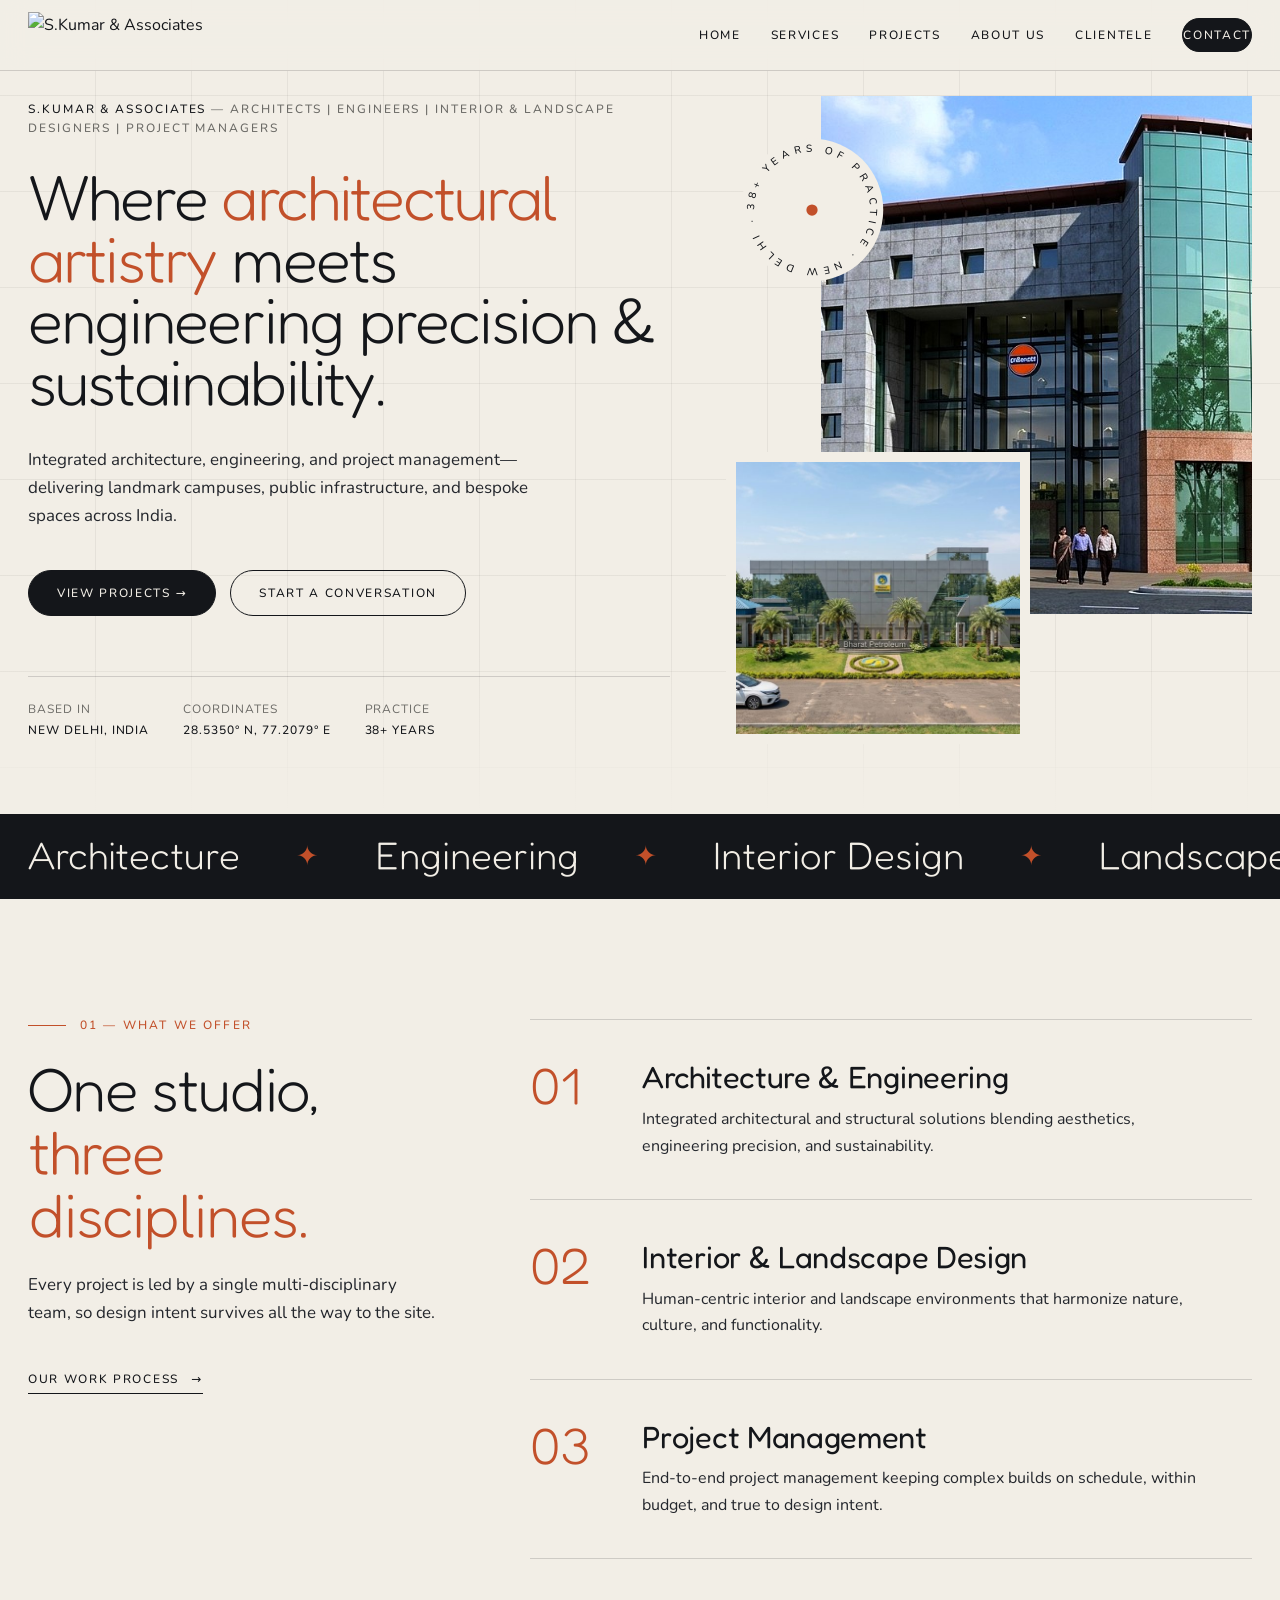
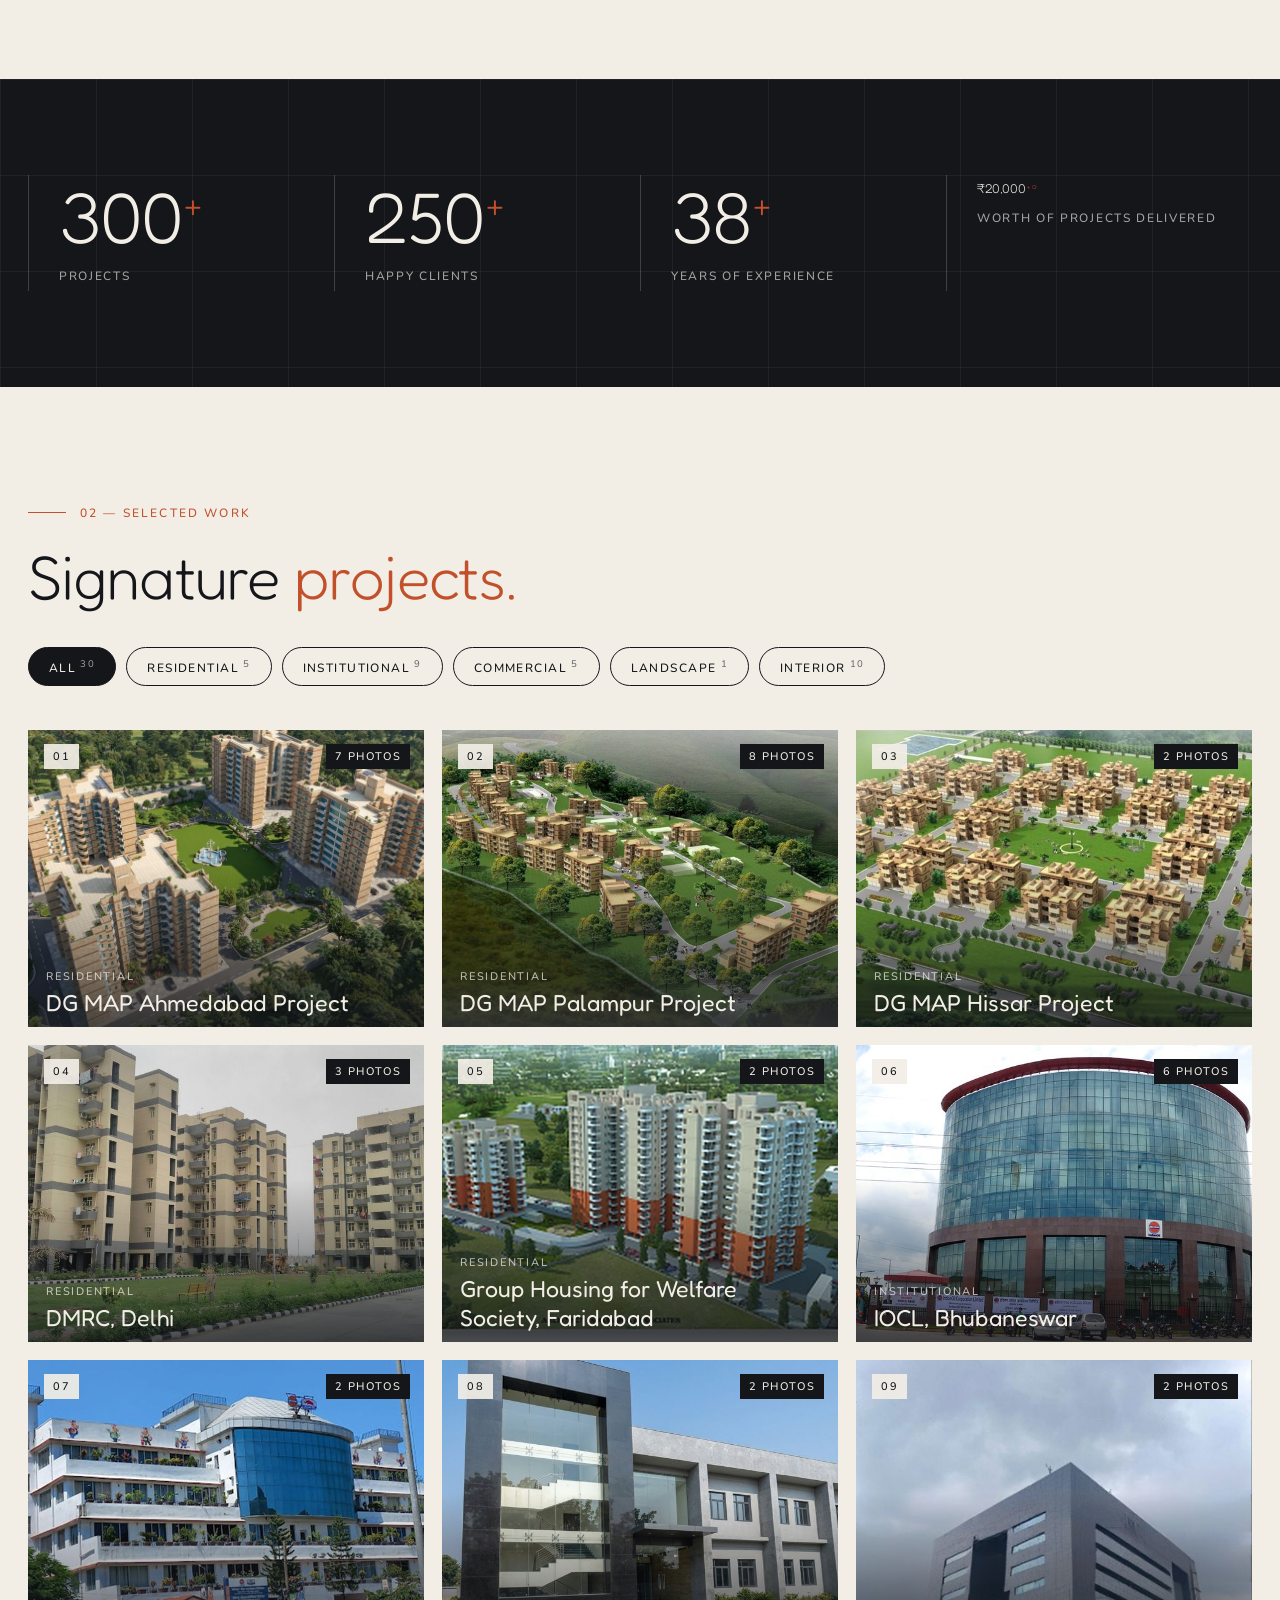
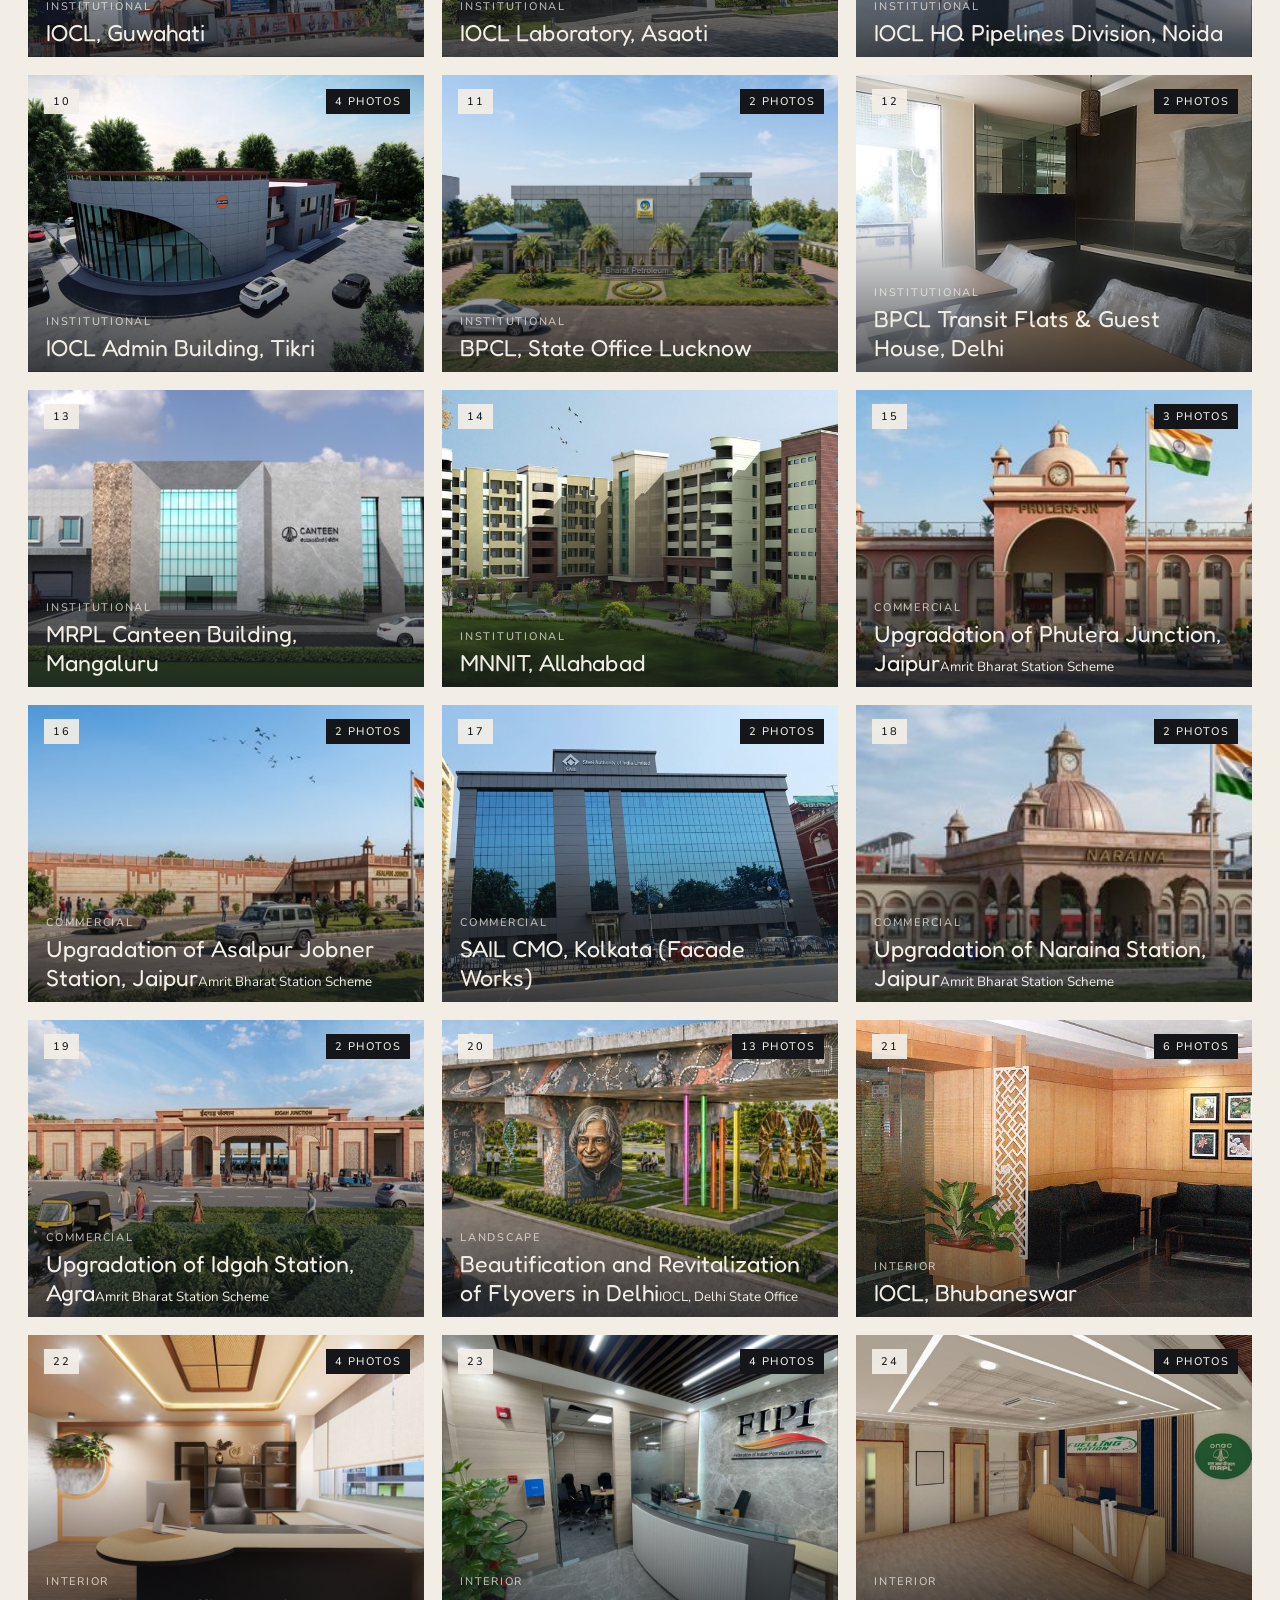
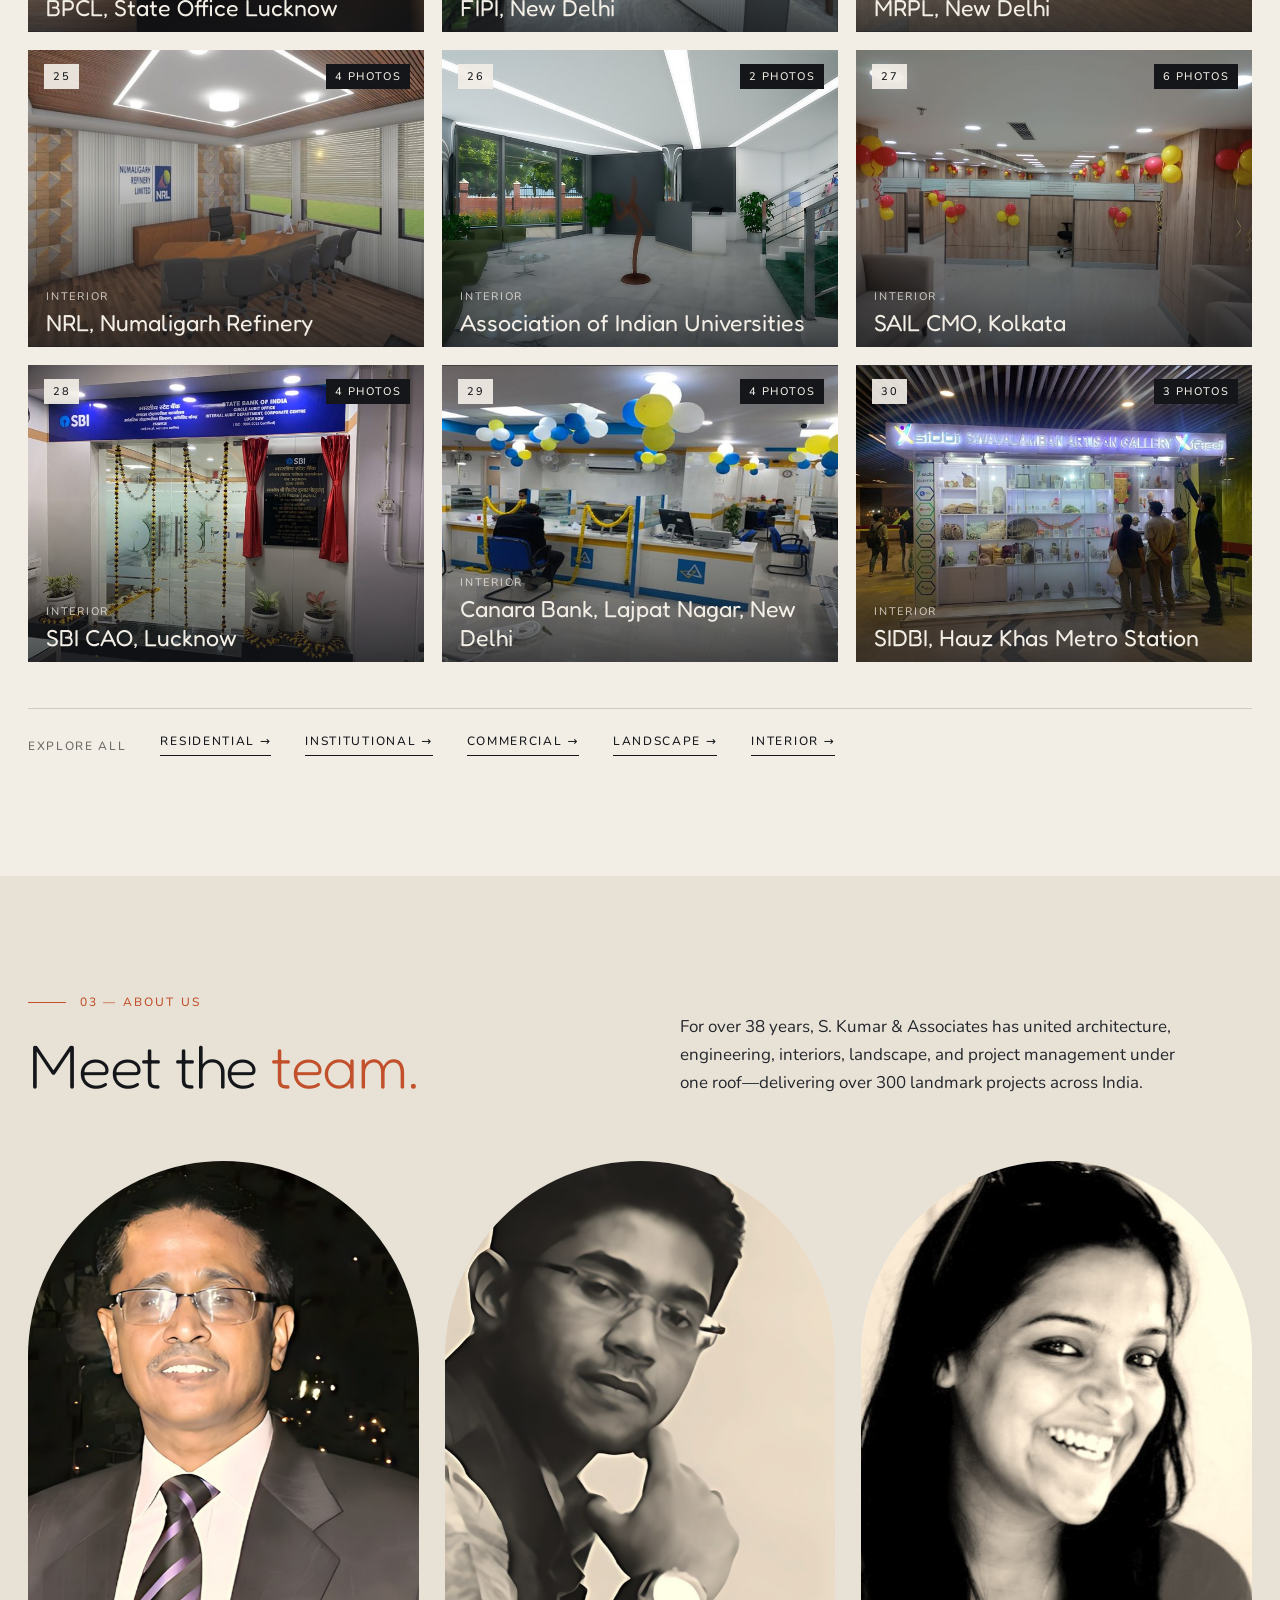
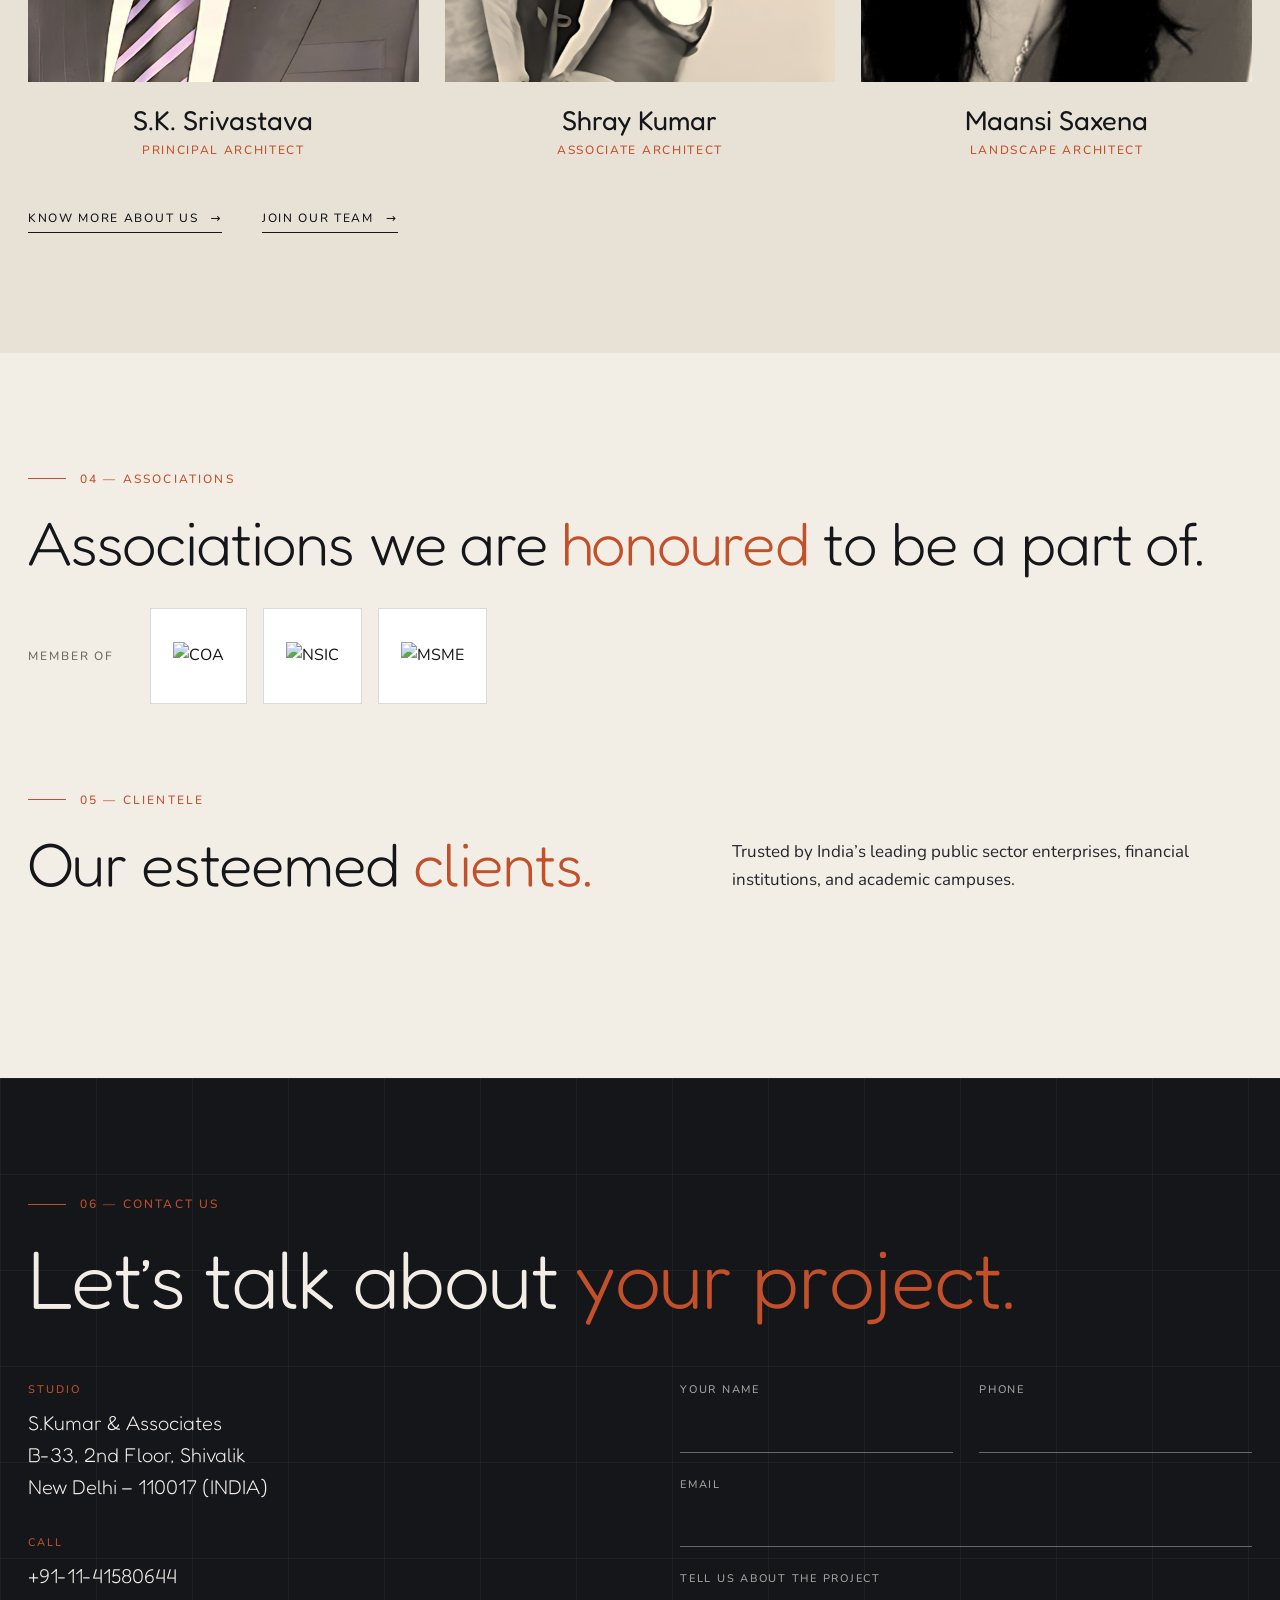
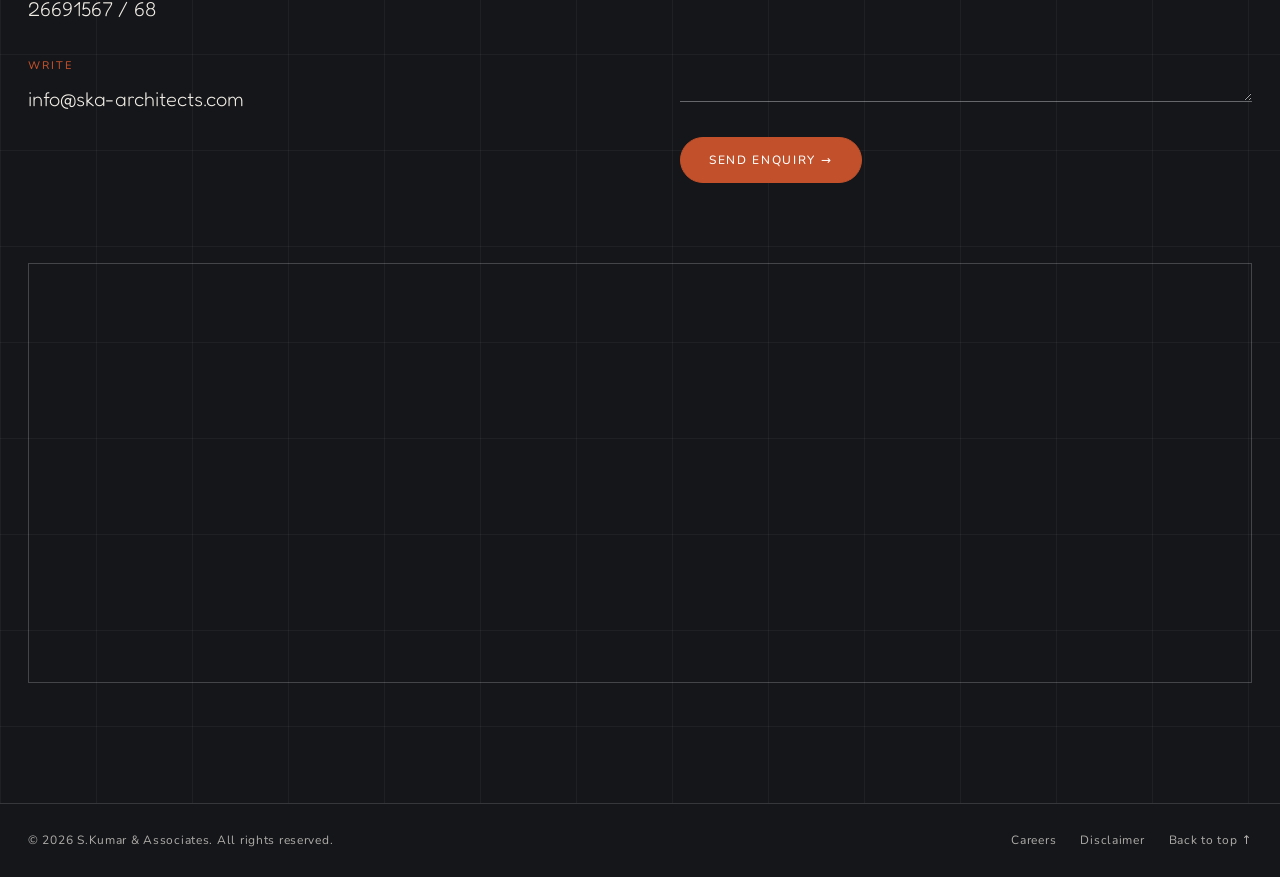
==== commit 7a556eeb: "Add files via upload" ====
--- a/index.html
+++ b/index.html
@@ -142,10 +142,10 @@
         <h2 class='h2 rv'>Signature <em>projects.</em></h2>
       </div>
       <div class='filters rv' role='tablist'>
-        <button class='chip on' data-f='all' type='button'>All<sup>29</sup></button>
+        <button class='chip on' data-f='all' type='button'>All<sup>30</sup></button>
         <button class='chip' data-f='residential' type='button'>Residential<sup>5</sup></button>
         <button class='chip' data-f='institutional' type='button'>Institutional<sup>9</sup></button>
-        <button class='chip' data-f='commercial' type='button'>Commercial<sup>4</sup></button>
+        <button class='chip' data-f='commercial' type='button'>Commercial<sup>5</sup></button>
         <button class='chip' data-f='landscape' type='button'>Landscape<sup>1</sup></button>
         <button class='chip' data-f='interior' type='button'>Interior<sup>10</sup></button>
       </div>
@@ -169,17 +169,18 @@
       <button class='pcard' data-cat='commercial' data-full='assets/img/asalpur-1.jpg' data-gallery='assets/img/asalpur-1.jpg|assets/img/asalpur-2.jpg' data-title='Upgradation of Asalpur Jobner Station, Jaipur Division (Amrit Bharat Station Scheme)' type='button'><img alt='Upgradation of Asalpur Jobner Station, Jaipur Division (Amrit Bharat Station Scheme)' loading='lazy' src='assets/img/asalpur-1-t.jpg'/><span class='pn'>16</span><span class='pcount'>2 photos</span><span class='pc'><i>Commercial</i> <b>Upgradation of Asalpur Jobner Station, Jaipur</b><small>Amrit Bharat Station Scheme</small></span></button>
       <button class='pcard' data-cat='commercial' data-full='assets/img/sail-fac-1.jpg' data-gallery='assets/img/sail-fac-1.jpg|assets/img/sail-fac-2.jpg' data-title='SAIL CMO, Kolkata (Facade Works)' type='button'><img alt='SAIL CMO, Kolkata (Facade Works)' loading='lazy' src='assets/img/sail-fac-1-t.jpg'/><span class='pn'>17</span><span class='pcount'>2 photos</span><span class='pc'><i>Commercial</i> <b>SAIL CMO, Kolkata (Facade Works)</b></span></button>
       <button class='pcard' data-cat='commercial' data-full='assets/img/naraina-1.jpg' data-gallery='assets/img/naraina-1.jpg|assets/img/naraina-2.jpg' data-title='Upgradation of Naraina Station, Jaipur Division (Amrit Bharat Station Scheme)' type='button'><img alt='Upgradation of Naraina Station, Jaipur Division (Amrit Bharat Station Scheme)' loading='lazy' src='assets/img/naraina-1-t.jpg'/><span class='pn'>18</span><span class='pcount'>2 photos</span><span class='pc'><i>Commercial</i> <b>Upgradation of Naraina Station, Jaipur</b><small>Amrit Bharat Station Scheme</small></span></button>
-      <button class='pcard' data-cat='landscape' data-full='assets/img/fly-iit-1.jpg' data-gallery='assets/img/fly-iit-1.jpg|assets/img/fly-iit-2.jpg|assets/img/fly-chirag.jpg|assets/img/fly-mukarba.jpg|assets/img/fly-iit-3.jpg|assets/img/fly-pan-1.jpg|assets/img/fly-pan-2.jpg|assets/img/fly-pb-3.jpg|assets/img/fly-pb-1.jpg|assets/img/fly-pb-2.jpg|assets/img/fly-pb-5.jpg|assets/img/fly-pb-4.jpg|assets/img/fly-pb-6.jpg' data-title='Beautification and Revitalization of Flyovers in Delhi' type='button'><img alt='Beautification and Revitalization of Flyovers in Delhi' loading='lazy' src='assets/img/fly-iit-1-t.jpg'/><span class='pn'>19</span><span class='pcount'>13 photos</span><span class='pc'><i>Landscape</i> <b>Beautification and Revitalization of Flyovers in Delhi</b><small>IOCL, Delhi State Office</small></span></button>
-      <button class='pcard' data-cat='interior' data-full='assets/img/iocl-bbsr-int-1.jpg' data-gallery='assets/img/iocl-bbsr-int-1.jpg|assets/img/iocl-bbsr-int-2.jpg|assets/img/iocl-bbsr-int-3.jpg|assets/img/iocl-bbsr-int-4.jpg|assets/img/iocl-bbsr-int-5.jpg|assets/img/iocl-bbsr-int-6.jpg' data-title='IOCL, Bhubaneswar' type='button'><img alt='IOCL, Bhubaneswar' loading='lazy' src='assets/img/iocl-bbsr-int-1-t.jpg'/><span class='pn'>20</span><span class='pcount'>6 photos</span><span class='pc'><i>Interior</i> <b>IOCL, Bhubaneswar</b></span></button>
-      <button class='pcard' data-cat='interior' data-full='assets/img/bpcl-lko-int-1.jpg' data-gallery='assets/img/bpcl-lko-int-1.jpg|assets/img/bpcl-lko-int-2.jpg|assets/img/bpcl-lko-int-3.jpg|assets/img/bpcl-lko-int-4.jpg' data-title='BPCL, State Office Lucknow' type='button'><img alt='BPCL, State Office Lucknow' loading='lazy' src='assets/img/bpcl-lko-int-1-t.jpg'/><span class='pn'>21</span><span class='pcount'>4 photos</span><span class='pc'><i>Interior</i> <b>BPCL, State Office Lucknow</b></span></button>
-      <button class='pcard' data-cat='interior' data-full='assets/img/fipi-1.jpg' data-gallery='assets/img/fipi-1.jpg|assets/img/fipi-2.jpg|assets/img/fipi-3.jpg|assets/img/fipi-4.jpg' data-title='FIPI, New Delhi' type='button'><img alt='FIPI, New Delhi' loading='lazy' src='assets/img/fipi-1-t.jpg'/><span class='pn'>22</span><span class='pcount'>4 photos</span><span class='pc'><i>Interior</i> <b>FIPI, New Delhi</b></span></button>
-      <button class='pcard' data-cat='interior' data-full='assets/img/mrpl-nd-1.jpg' data-gallery='assets/img/mrpl-nd-1.jpg|assets/img/mrpl-nd-2.jpg|assets/img/mrpl-nd-3.jpg|assets/img/mrpl-nd-4.jpg' data-title='MRPL, New Delhi' type='button'><img alt='MRPL, New Delhi' loading='lazy' src='assets/img/mrpl-nd-1-t.jpg'/><span class='pn'>23</span><span class='pcount'>4 photos</span><span class='pc'><i>Interior</i> <b>MRPL, New Delhi</b></span></button>
-      <button class='pcard' data-cat='interior' data-full='assets/img/nrl-1.jpg' data-gallery='assets/img/nrl-1.jpg|assets/img/nrl-2.jpg|assets/img/nrl-3.jpg|assets/img/nrl-4.jpg' data-title='NRL, Numaligarh Refinery' type='button'><img alt='NRL, Numaligarh Refinery' loading='lazy' src='assets/img/nrl-1-t.jpg'/><span class='pn'>24</span><span class='pcount'>4 photos</span><span class='pc'><i>Interior</i> <b>NRL, Numaligarh Refinery</b></span></button>
-      <button class='pcard' data-cat='interior' data-full='assets/img/aiu-1.jpg' data-gallery='assets/img/aiu-1.jpg|assets/img/aiu-2.jpg' data-title='Association of Indian Universities' type='button'><img alt='Association of Indian Universities' loading='lazy' src='assets/img/aiu-1-t.jpg'/><span class='pn'>25</span><span class='pcount'>2 photos</span><span class='pc'><i>Interior</i> <b>Association of Indian Universities</b></span></button>
-          <button class='pcard' data-cat='interior' data-full='assets/img/sail-int-1.jpg' data-gallery='assets/img/sail-int-1.jpg|assets/img/sail-int-2.jpg|assets/img/sail-int-3.jpg|assets/img/sail-int-4.jpg|assets/img/sail-int-5.jpg|assets/img/sail-int-6.jpg' data-title='SAIL CMO, Kolkata' type='button'><img alt='SAIL CMO, Kolkata' loading='lazy' src='assets/img/sail-int-1-t.jpg'/><span class='pn'>26</span><span class='pcount'>6 photos</span><span class='pc'><i>Interior</i> <b>SAIL CMO, Kolkata</b></span></button>
-      <button class='pcard' data-cat='interior' data-full='assets/img/sbi-cao-1.jpg' data-gallery='assets/img/sbi-cao-1.jpg|assets/img/sbi-cao-2.jpg|assets/img/sbi-cao-3.jpg|assets/img/sbi-cao-4.jpg' data-title='SBI CAO, Lucknow' type='button'><img alt='SBI CAO, Lucknow' loading='lazy' src='assets/img/sbi-cao-1-t.jpg'/><span class='pn'>27</span><span class='pcount'>4 photos</span><span class='pc'><i>Interior</i> <b>SBI CAO, Lucknow</b></span></button>
-      <button class='pcard' data-cat='interior' data-full='assets/img/canara-1.jpg' data-gallery='assets/img/canara-1.jpg|assets/img/canara-2.jpg|assets/img/canara-3.jpg|assets/img/canara-4.jpg' data-title='Canara Bank, Lajpat Nagar, New Delhi' type='button'><img alt='Canara Bank, Lajpat Nagar, New Delhi' loading='lazy' src='assets/img/canara-1-t.jpg'/><span class='pn'>28</span><span class='pcount'>4 photos</span><span class='pc'><i>Interior</i> <b>Canara Bank, Lajpat Nagar, New Delhi</b></span></button>
-      <button class='pcard' data-cat='interior' data-full='assets/img/sidbi-1.jpg' data-gallery='assets/img/sidbi-1.jpg|assets/img/sidbi-2.jpg|assets/img/sidbi-3.jpg' data-title='SIDBI, Hauz Khas Metro Station' type='button'><img alt='SIDBI, Hauz Khas Metro Station' loading='lazy' src='assets/img/sidbi-1-t.jpg'/><span class='pn'>29</span><span class='pcount'>3 photos</span><span class='pc'><i>Interior</i> <b>SIDBI, Hauz Khas Metro Station</b></span></button>
+      <button class='pcard' data-cat='commercial' data-full='assets/img/idgah-1.jpg' data-gallery='assets/img/idgah-1.jpg|assets/img/idgah-2.jpg' data-title='Upgradation of Idgah Station, Agra Division (Amrit Bharat Station Scheme)' type='button'><img alt='Upgradation of Idgah Station, Agra Division (Amrit Bharat Station Scheme)' loading='lazy' src='assets/img/idgah-1-t.jpg'/><span class='pn'>19</span><span class='pcount'>2 photos</span><span class='pc'><i>Commercial</i> <b>Upgradation of Idgah Station, Agra</b><small>Amrit Bharat Station Scheme</small></span></button>
+      <button class='pcard' data-cat='landscape' data-full='assets/img/fly-iit-1.jpg' data-gallery='assets/img/fly-iit-1.jpg|assets/img/fly-iit-2.jpg|assets/img/fly-chirag.jpg|assets/img/fly-mukarba.jpg|assets/img/fly-iit-3.jpg|assets/img/fly-pan-1.jpg|assets/img/fly-pan-2.jpg|assets/img/fly-pb-3.jpg|assets/img/fly-pb-1.jpg|assets/img/fly-pb-2.jpg|assets/img/fly-pb-5.jpg|assets/img/fly-pb-4.jpg|assets/img/fly-pb-6.jpg' data-title='Beautification and Revitalization of Flyovers in Delhi' type='button'><img alt='Beautification and Revitalization of Flyovers in Delhi' loading='lazy' src='assets/img/fly-iit-1-t.jpg'/><span class='pn'>20</span><span class='pcount'>13 photos</span><span class='pc'><i>Landscape</i> <b>Beautification and Revitalization of Flyovers in Delhi</b><small>IOCL, Delhi State Office</small></span></button>
+      <button class='pcard' data-cat='interior' data-full='assets/img/iocl-bbsr-int-1.jpg' data-gallery='assets/img/iocl-bbsr-int-1.jpg|assets/img/iocl-bbsr-int-2.jpg|assets/img/iocl-bbsr-int-3.jpg|assets/img/iocl-bbsr-int-4.jpg|assets/img/iocl-bbsr-int-5.jpg|assets/img/iocl-bbsr-int-6.jpg' data-title='IOCL, Bhubaneswar' type='button'><img alt='IOCL, Bhubaneswar' loading='lazy' src='assets/img/iocl-bbsr-int-1-t.jpg'/><span class='pn'>21</span><span class='pcount'>6 photos</span><span class='pc'><i>Interior</i> <b>IOCL, Bhubaneswar</b></span></button>
+      <button class='pcard' data-cat='interior' data-full='assets/img/bpcl-lko-int-1.jpg' data-gallery='assets/img/bpcl-lko-int-1.jpg|assets/img/bpcl-lko-int-2.jpg|assets/img/bpcl-lko-int-3.jpg|assets/img/bpcl-lko-int-4.jpg' data-title='BPCL, State Office Lucknow' type='button'><img alt='BPCL, State Office Lucknow' loading='lazy' src='assets/img/bpcl-lko-int-1-t.jpg'/><span class='pn'>22</span><span class='pcount'>4 photos</span><span class='pc'><i>Interior</i> <b>BPCL, State Office Lucknow</b></span></button>
+      <button class='pcard' data-cat='interior' data-full='assets/img/fipi-1.jpg' data-gallery='assets/img/fipi-1.jpg|assets/img/fipi-2.jpg|assets/img/fipi-3.jpg|assets/img/fipi-4.jpg' data-title='FIPI, New Delhi' type='button'><img alt='FIPI, New Delhi' loading='lazy' src='assets/img/fipi-1-t.jpg'/><span class='pn'>23</span><span class='pcount'>4 photos</span><span class='pc'><i>Interior</i> <b>FIPI, New Delhi</b></span></button>
+      <button class='pcard' data-cat='interior' data-full='assets/img/mrpl-nd-1.jpg' data-gallery='assets/img/mrpl-nd-1.jpg|assets/img/mrpl-nd-2.jpg|assets/img/mrpl-nd-3.jpg|assets/img/mrpl-nd-4.jpg' data-title='MRPL, New Delhi' type='button'><img alt='MRPL, New Delhi' loading='lazy' src='assets/img/mrpl-nd-1-t.jpg'/><span class='pn'>24</span><span class='pcount'>4 photos</span><span class='pc'><i>Interior</i> <b>MRPL, New Delhi</b></span></button>
+      <button class='pcard' data-cat='interior' data-full='assets/img/nrl-1.jpg' data-gallery='assets/img/nrl-1.jpg|assets/img/nrl-2.jpg|assets/img/nrl-3.jpg|assets/img/nrl-4.jpg' data-title='NRL, Numaligarh Refinery' type='button'><img alt='NRL, Numaligarh Refinery' loading='lazy' src='assets/img/nrl-1-t.jpg'/><span class='pn'>25</span><span class='pcount'>4 photos</span><span class='pc'><i>Interior</i> <b>NRL, Numaligarh Refinery</b></span></button>
+      <button class='pcard' data-cat='interior' data-full='assets/img/aiu-1.jpg' data-gallery='assets/img/aiu-1.jpg|assets/img/aiu-2.jpg' data-title='Association of Indian Universities' type='button'><img alt='Association of Indian Universities' loading='lazy' src='assets/img/aiu-1-t.jpg'/><span class='pn'>26</span><span class='pcount'>2 photos</span><span class='pc'><i>Interior</i> <b>Association of Indian Universities</b></span></button>
+          <button class='pcard' data-cat='interior' data-full='assets/img/sail-int-1.jpg' data-gallery='assets/img/sail-int-1.jpg|assets/img/sail-int-2.jpg|assets/img/sail-int-3.jpg|assets/img/sail-int-4.jpg|assets/img/sail-int-5.jpg|assets/img/sail-int-6.jpg' data-title='SAIL CMO, Kolkata' type='button'><img alt='SAIL CMO, Kolkata' loading='lazy' src='assets/img/sail-int-1-t.jpg'/><span class='pn'>27</span><span class='pcount'>6 photos</span><span class='pc'><i>Interior</i> <b>SAIL CMO, Kolkata</b></span></button>
+      <button class='pcard' data-cat='interior' data-full='assets/img/sbi-cao-1.jpg' data-gallery='assets/img/sbi-cao-1.jpg|assets/img/sbi-cao-2.jpg|assets/img/sbi-cao-3.jpg|assets/img/sbi-cao-4.jpg' data-title='SBI CAO, Lucknow' type='button'><img alt='SBI CAO, Lucknow' loading='lazy' src='assets/img/sbi-cao-1-t.jpg'/><span class='pn'>28</span><span class='pcount'>4 photos</span><span class='pc'><i>Interior</i> <b>SBI CAO, Lucknow</b></span></button>
+      <button class='pcard' data-cat='interior' data-full='assets/img/canara-1.jpg' data-gallery='assets/img/canara-1.jpg|assets/img/canara-2.jpg|assets/img/canara-3.jpg|assets/img/canara-4.jpg' data-title='Canara Bank, Lajpat Nagar, New Delhi' type='button'><img alt='Canara Bank, Lajpat Nagar, New Delhi' loading='lazy' src='assets/img/canara-1-t.jpg'/><span class='pn'>29</span><span class='pcount'>4 photos</span><span class='pc'><i>Interior</i> <b>Canara Bank, Lajpat Nagar, New Delhi</b></span></button>
+      <button class='pcard' data-cat='interior' data-full='assets/img/sidbi-1.jpg' data-gallery='assets/img/sidbi-1.jpg|assets/img/sidbi-2.jpg|assets/img/sidbi-3.jpg' data-title='SIDBI, Hauz Khas Metro Station' type='button'><img alt='SIDBI, Hauz Khas Metro Station' loading='lazy' src='assets/img/sidbi-1-t.jpg'/><span class='pn'>30</span><span class='pcount'>3 photos</span><span class='pc'><i>Interior</i> <b>SIDBI, Hauz Khas Metro Station</b></span></button>
     </div>
         <div class='explore'>
       <small>Explore all</small>
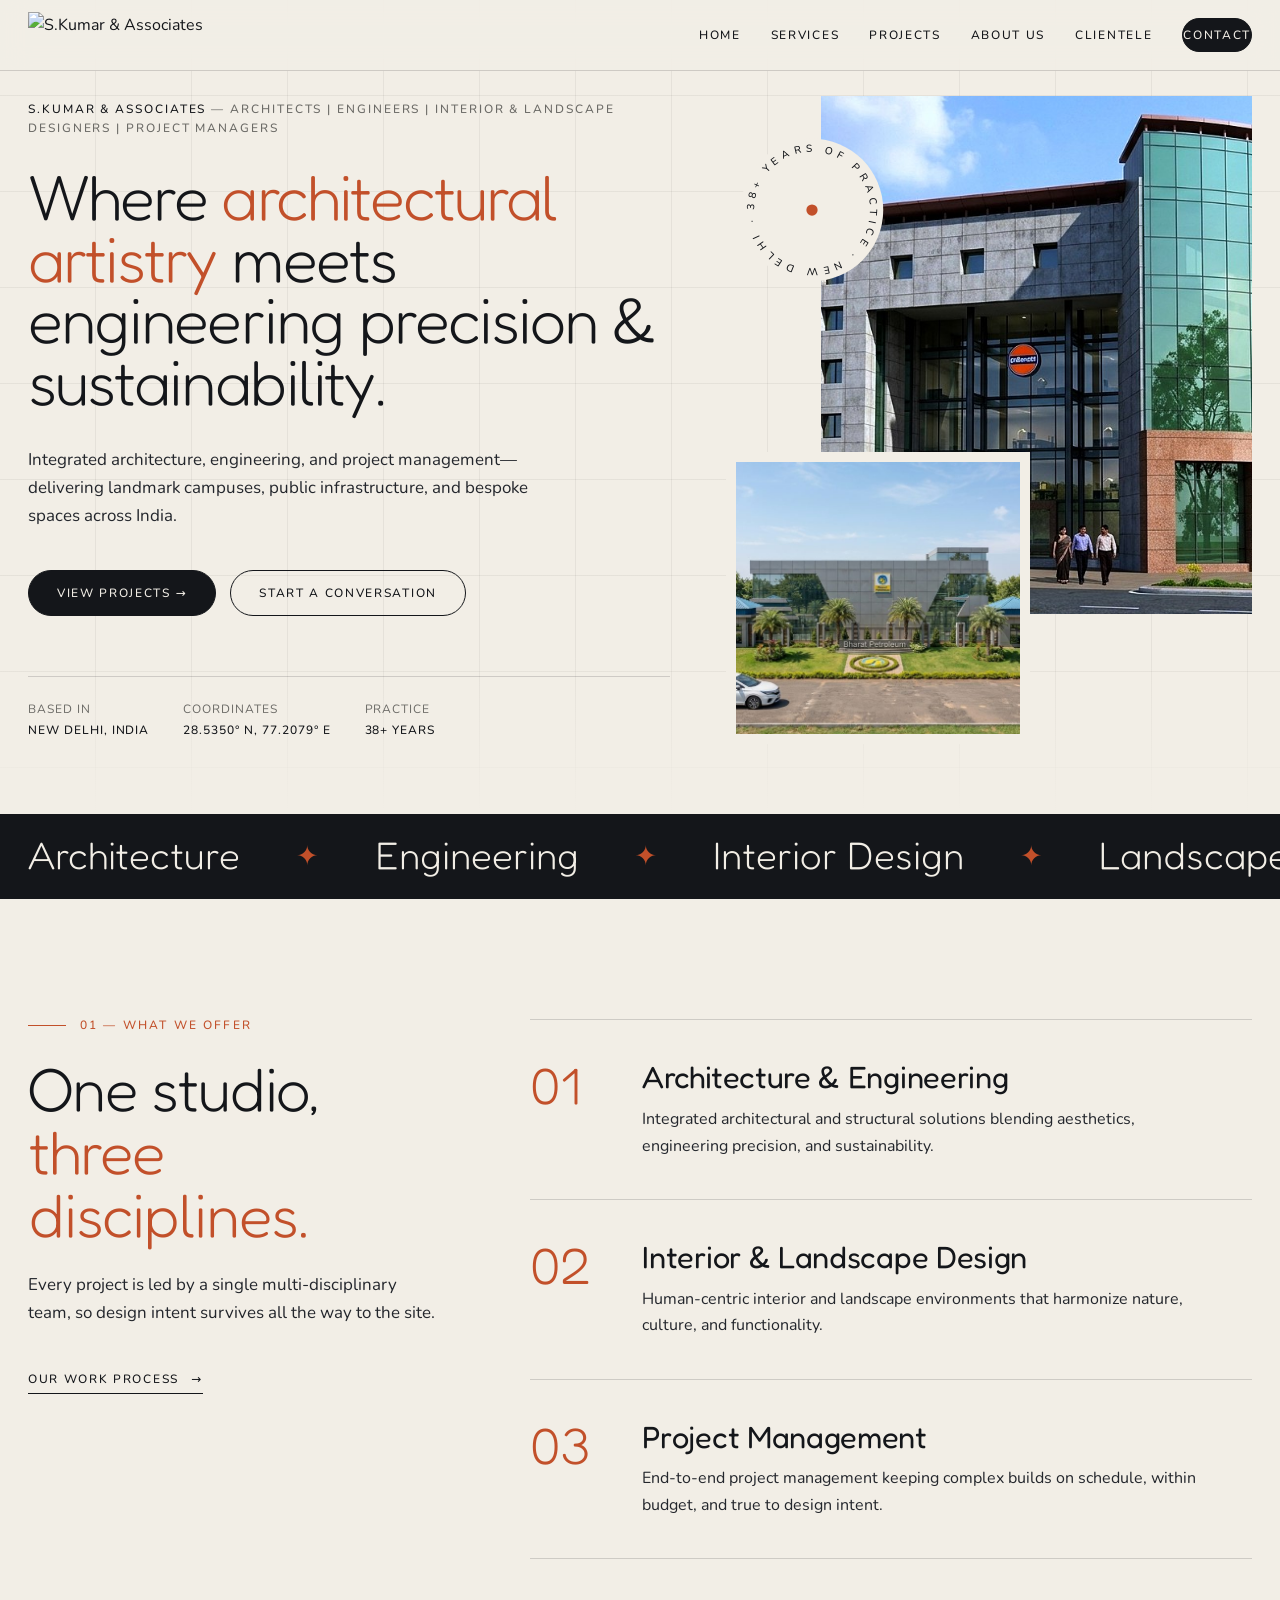
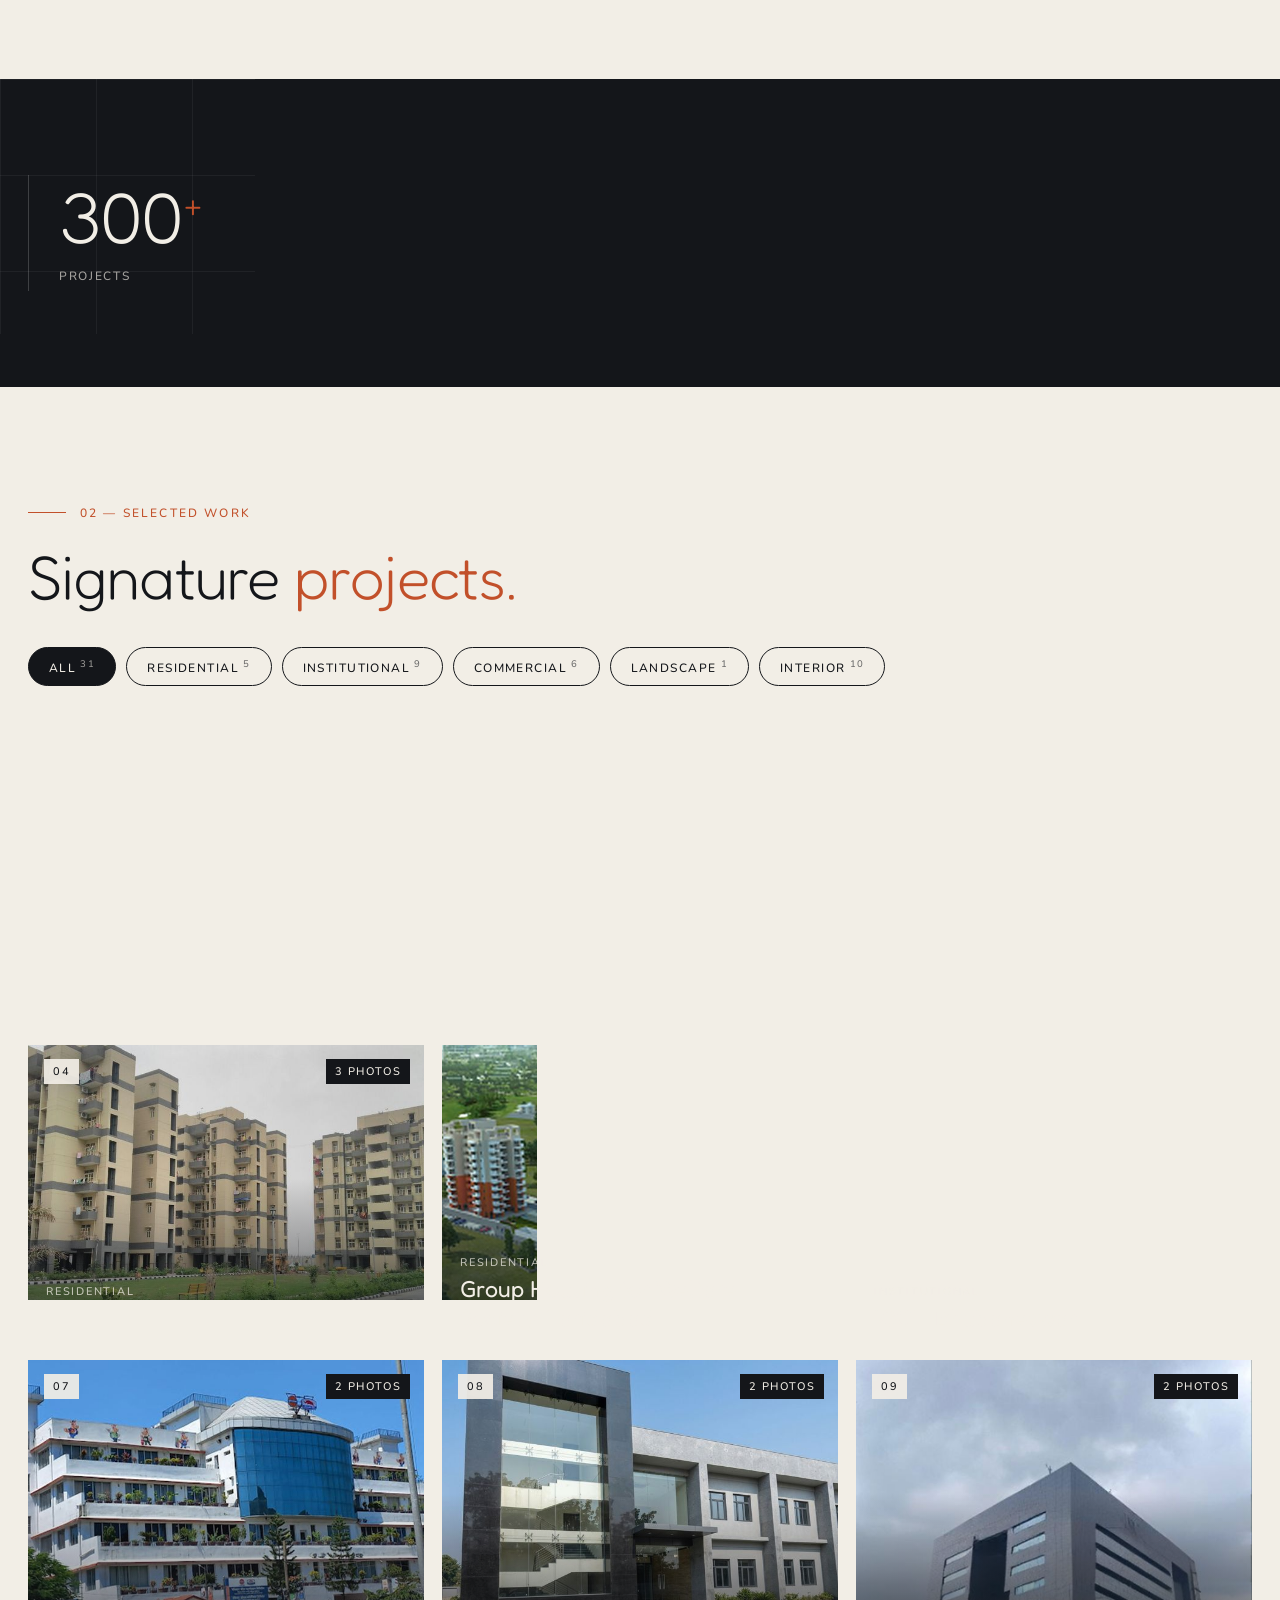
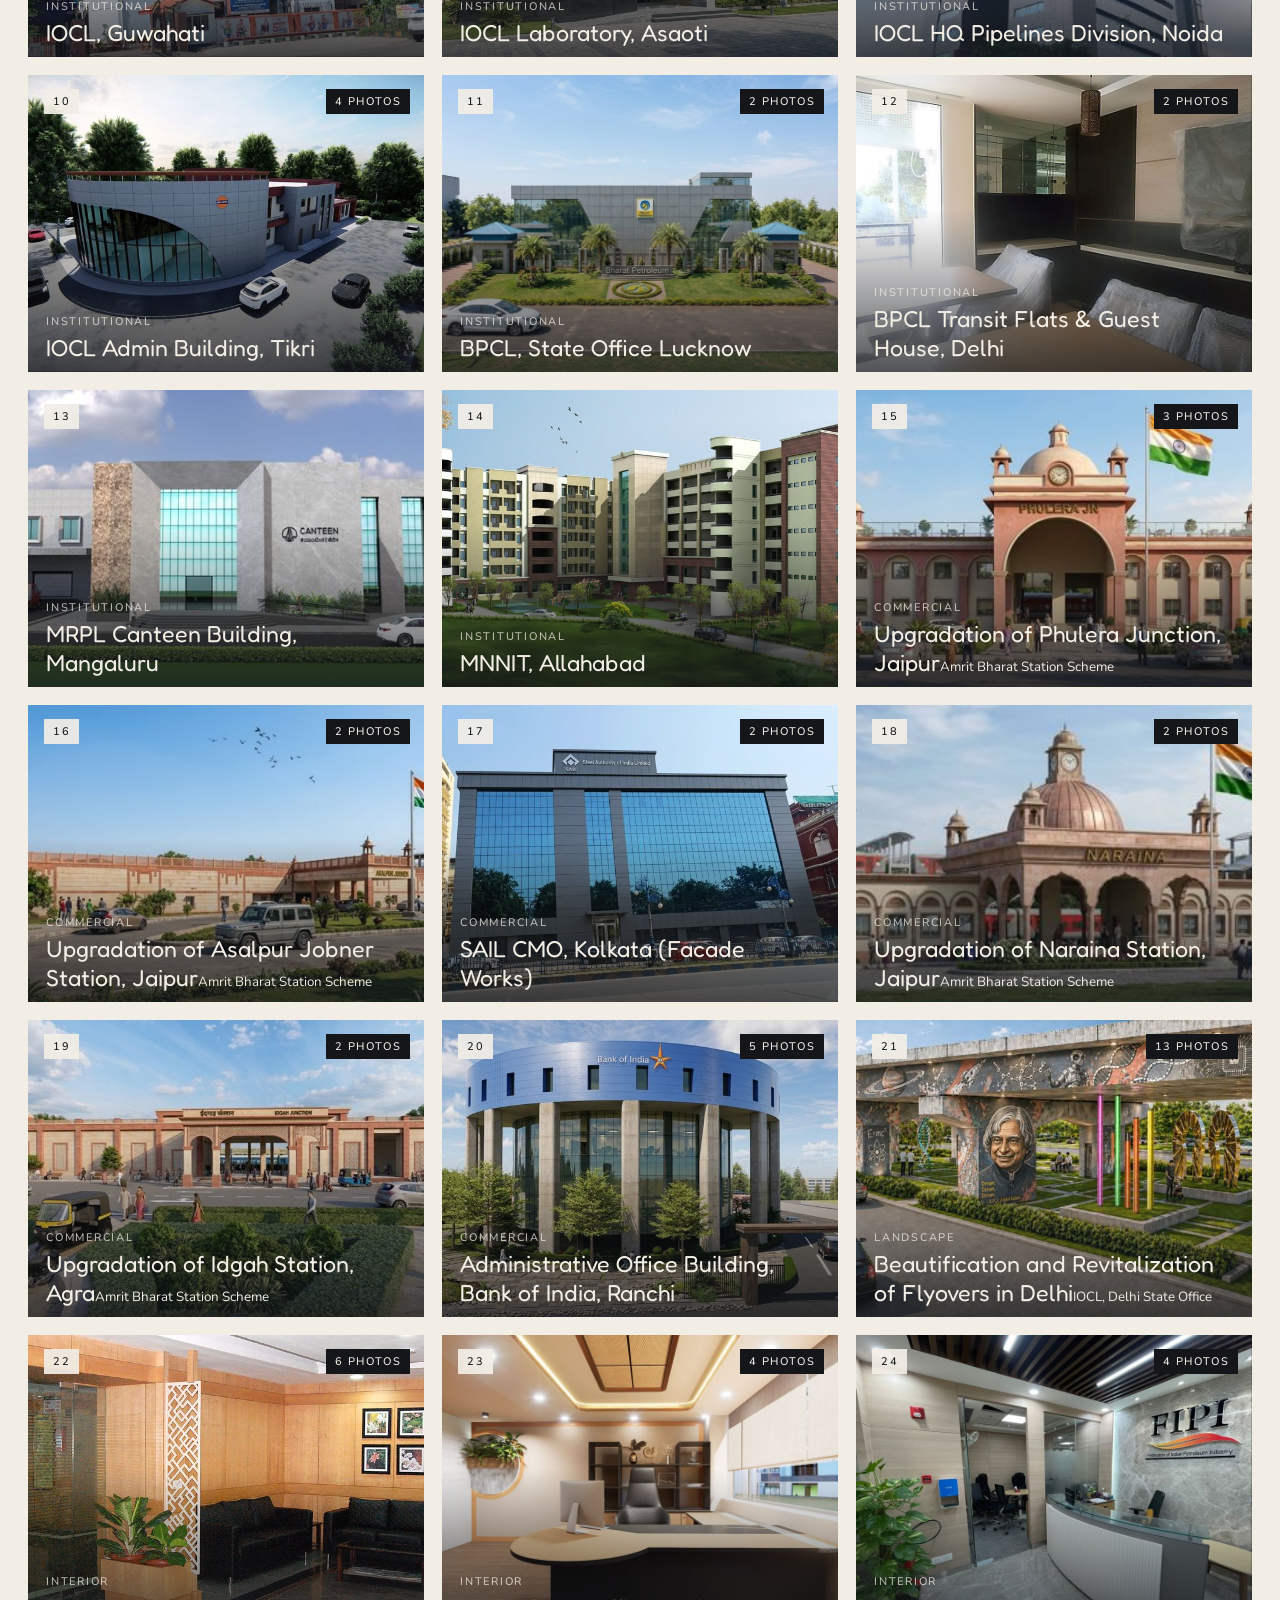
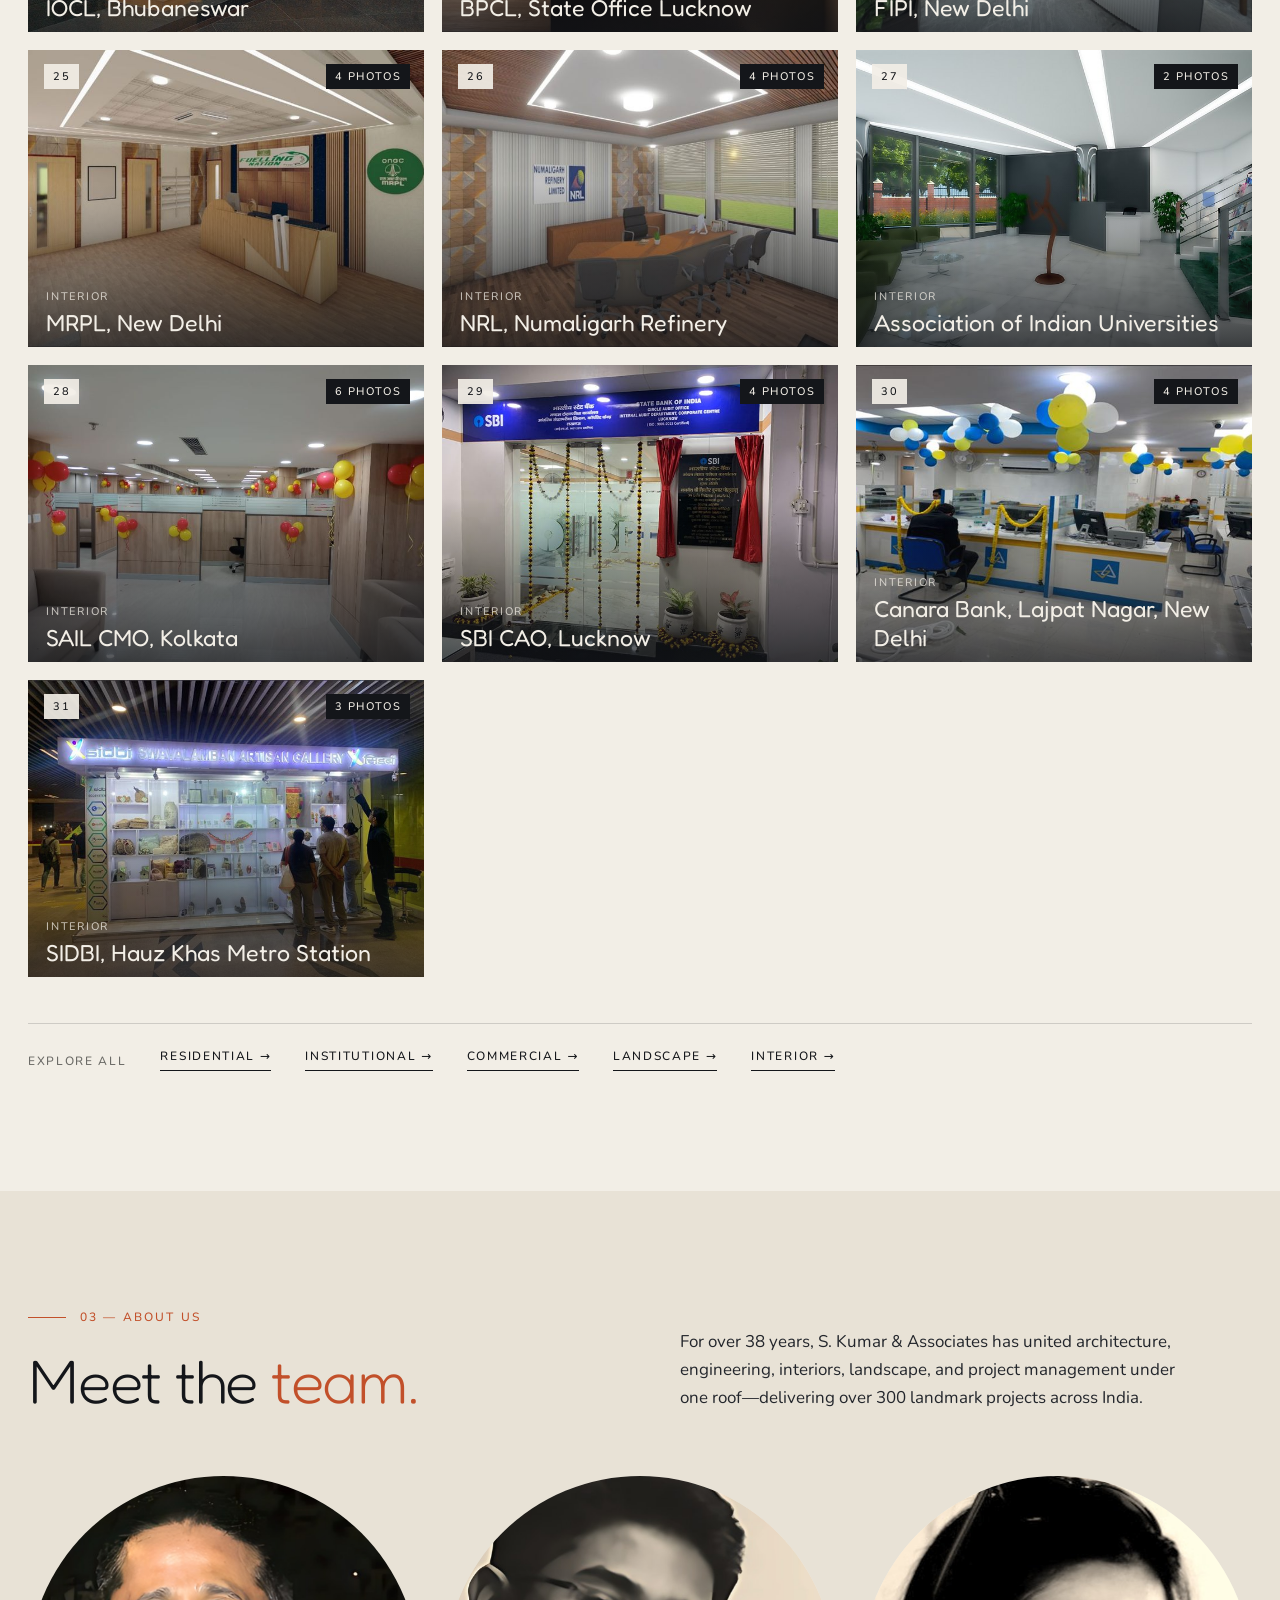
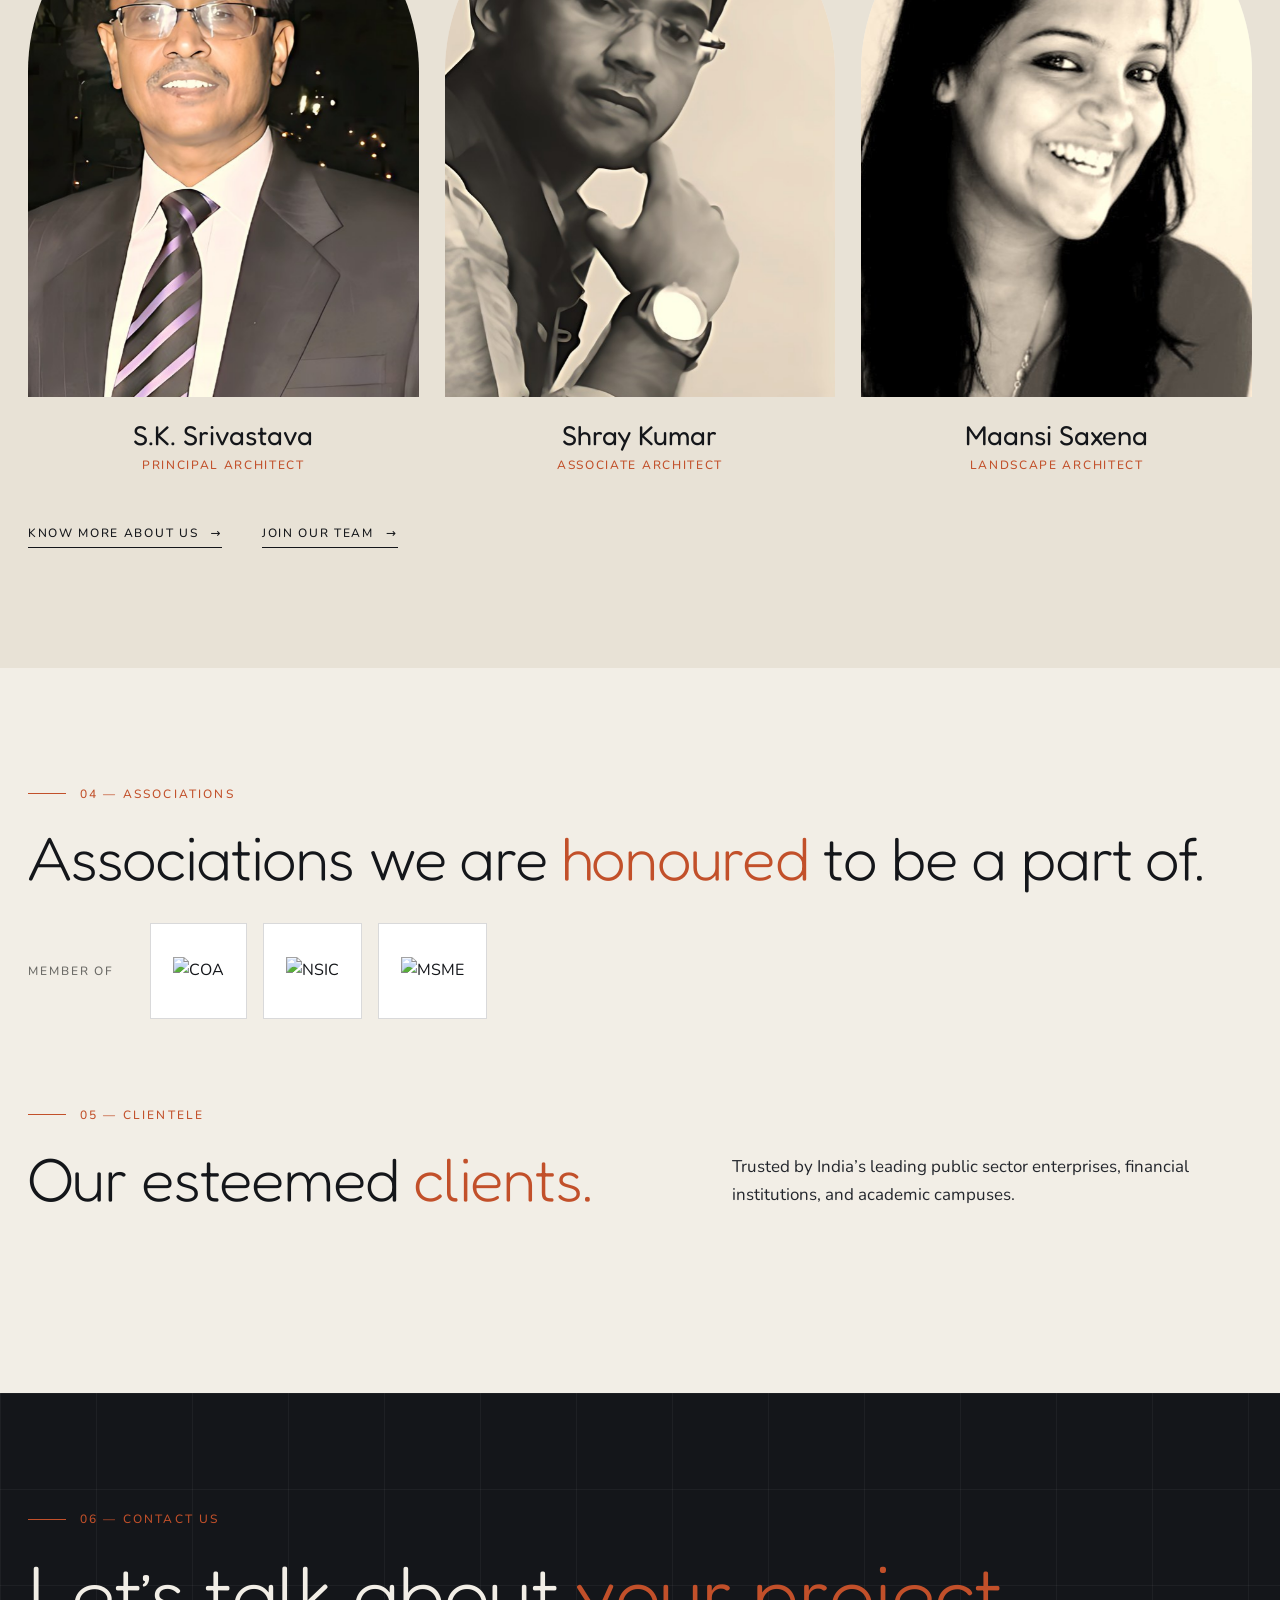
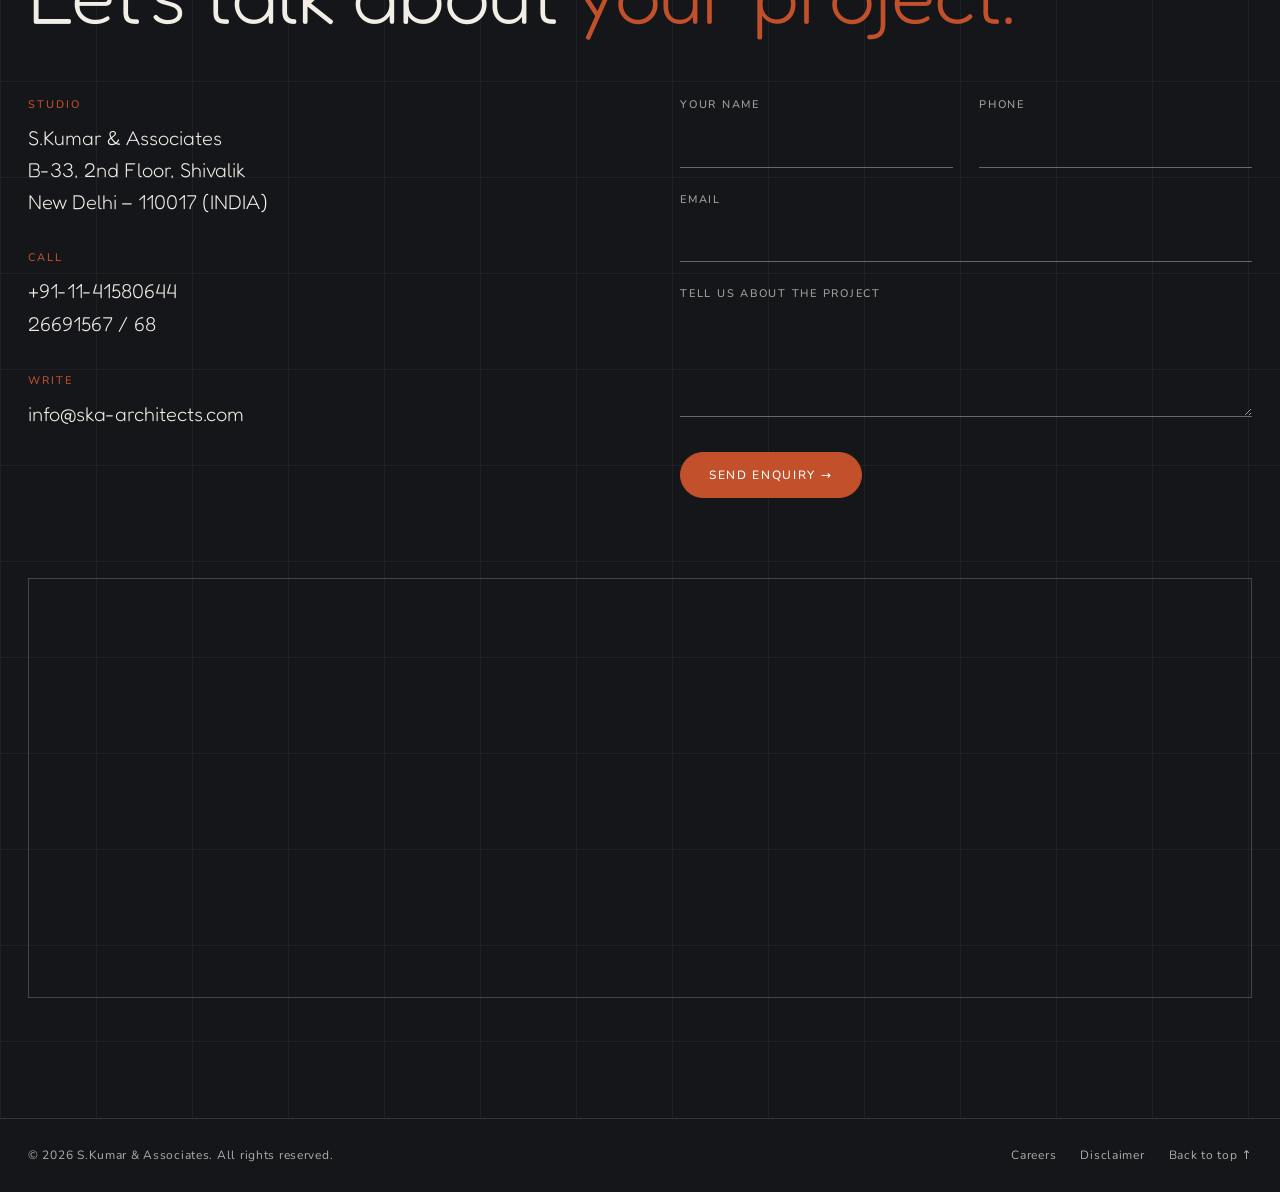
==== commit fecf2110: "Add files via upload" ====
--- a/index.html
+++ b/index.html
@@ -142,10 +142,10 @@
         <h2 class='h2 rv'>Signature <em>projects.</em></h2>
       </div>
       <div class='filters rv' role='tablist'>
-        <button class='chip on' data-f='all' type='button'>All<sup>30</sup></button>
+        <button class='chip on' data-f='all' type='button'>All<sup>31</sup></button>
         <button class='chip' data-f='residential' type='button'>Residential<sup>5</sup></button>
         <button class='chip' data-f='institutional' type='button'>Institutional<sup>9</sup></button>
-        <button class='chip' data-f='commercial' type='button'>Commercial<sup>5</sup></button>
+        <button class='chip' data-f='commercial' type='button'>Commercial<sup>6</sup></button>
         <button class='chip' data-f='landscape' type='button'>Landscape<sup>1</sup></button>
         <button class='chip' data-f='interior' type='button'>Interior<sup>10</sup></button>
       </div>
@@ -170,17 +170,18 @@
       <button class='pcard' data-cat='commercial' data-full='assets/img/sail-fac-1.jpg' data-gallery='assets/img/sail-fac-1.jpg|assets/img/sail-fac-2.jpg' data-title='SAIL CMO, Kolkata (Facade Works)' type='button'><img alt='SAIL CMO, Kolkata (Facade Works)' loading='lazy' src='assets/img/sail-fac-1-t.jpg'/><span class='pn'>17</span><span class='pcount'>2 photos</span><span class='pc'><i>Commercial</i> <b>SAIL CMO, Kolkata (Facade Works)</b></span></button>
       <button class='pcard' data-cat='commercial' data-full='assets/img/naraina-1.jpg' data-gallery='assets/img/naraina-1.jpg|assets/img/naraina-2.jpg' data-title='Upgradation of Naraina Station, Jaipur Division (Amrit Bharat Station Scheme)' type='button'><img alt='Upgradation of Naraina Station, Jaipur Division (Amrit Bharat Station Scheme)' loading='lazy' src='assets/img/naraina-1-t.jpg'/><span class='pn'>18</span><span class='pcount'>2 photos</span><span class='pc'><i>Commercial</i> <b>Upgradation of Naraina Station, Jaipur</b><small>Amrit Bharat Station Scheme</small></span></button>
       <button class='pcard' data-cat='commercial' data-full='assets/img/idgah-1.jpg' data-gallery='assets/img/idgah-1.jpg|assets/img/idgah-2.jpg' data-title='Upgradation of Idgah Station, Agra Division (Amrit Bharat Station Scheme)' type='button'><img alt='Upgradation of Idgah Station, Agra Division (Amrit Bharat Station Scheme)' loading='lazy' src='assets/img/idgah-1-t.jpg'/><span class='pn'>19</span><span class='pcount'>2 photos</span><span class='pc'><i>Commercial</i> <b>Upgradation of Idgah Station, Agra</b><small>Amrit Bharat Station Scheme</small></span></button>
-      <button class='pcard' data-cat='landscape' data-full='assets/img/fly-iit-1.jpg' data-gallery='assets/img/fly-iit-1.jpg|assets/img/fly-iit-2.jpg|assets/img/fly-chirag.jpg|assets/img/fly-mukarba.jpg|assets/img/fly-iit-3.jpg|assets/img/fly-pan-1.jpg|assets/img/fly-pan-2.jpg|assets/img/fly-pb-3.jpg|assets/img/fly-pb-1.jpg|assets/img/fly-pb-2.jpg|assets/img/fly-pb-5.jpg|assets/img/fly-pb-4.jpg|assets/img/fly-pb-6.jpg' data-title='Beautification and Revitalization of Flyovers in Delhi' type='button'><img alt='Beautification and Revitalization of Flyovers in Delhi' loading='lazy' src='assets/img/fly-iit-1-t.jpg'/><span class='pn'>20</span><span class='pcount'>13 photos</span><span class='pc'><i>Landscape</i> <b>Beautification and Revitalization of Flyovers in Delhi</b><small>IOCL, Delhi State Office</small></span></button>
-      <button class='pcard' data-cat='interior' data-full='assets/img/iocl-bbsr-int-1.jpg' data-gallery='assets/img/iocl-bbsr-int-1.jpg|assets/img/iocl-bbsr-int-2.jpg|assets/img/iocl-bbsr-int-3.jpg|assets/img/iocl-bbsr-int-4.jpg|assets/img/iocl-bbsr-int-5.jpg|assets/img/iocl-bbsr-int-6.jpg' data-title='IOCL, Bhubaneswar' type='button'><img alt='IOCL, Bhubaneswar' loading='lazy' src='assets/img/iocl-bbsr-int-1-t.jpg'/><span class='pn'>21</span><span class='pcount'>6 photos</span><span class='pc'><i>Interior</i> <b>IOCL, Bhubaneswar</b></span></button>
-      <button class='pcard' data-cat='interior' data-full='assets/img/bpcl-lko-int-1.jpg' data-gallery='assets/img/bpcl-lko-int-1.jpg|assets/img/bpcl-lko-int-2.jpg|assets/img/bpcl-lko-int-3.jpg|assets/img/bpcl-lko-int-4.jpg' data-title='BPCL, State Office Lucknow' type='button'><img alt='BPCL, State Office Lucknow' loading='lazy' src='assets/img/bpcl-lko-int-1-t.jpg'/><span class='pn'>22</span><span class='pcount'>4 photos</span><span class='pc'><i>Interior</i> <b>BPCL, State Office Lucknow</b></span></button>
-      <button class='pcard' data-cat='interior' data-full='assets/img/fipi-1.jpg' data-gallery='assets/img/fipi-1.jpg|assets/img/fipi-2.jpg|assets/img/fipi-3.jpg|assets/img/fipi-4.jpg' data-title='FIPI, New Delhi' type='button'><img alt='FIPI, New Delhi' loading='lazy' src='assets/img/fipi-1-t.jpg'/><span class='pn'>23</span><span class='pcount'>4 photos</span><span class='pc'><i>Interior</i> <b>FIPI, New Delhi</b></span></button>
-      <button class='pcard' data-cat='interior' data-full='assets/img/mrpl-nd-1.jpg' data-gallery='assets/img/mrpl-nd-1.jpg|assets/img/mrpl-nd-2.jpg|assets/img/mrpl-nd-3.jpg|assets/img/mrpl-nd-4.jpg' data-title='MRPL, New Delhi' type='button'><img alt='MRPL, New Delhi' loading='lazy' src='assets/img/mrpl-nd-1-t.jpg'/><span class='pn'>24</span><span class='pcount'>4 photos</span><span class='pc'><i>Interior</i> <b>MRPL, New Delhi</b></span></button>
-      <button class='pcard' data-cat='interior' data-full='assets/img/nrl-1.jpg' data-gallery='assets/img/nrl-1.jpg|assets/img/nrl-2.jpg|assets/img/nrl-3.jpg|assets/img/nrl-4.jpg' data-title='NRL, Numaligarh Refinery' type='button'><img alt='NRL, Numaligarh Refinery' loading='lazy' src='assets/img/nrl-1-t.jpg'/><span class='pn'>25</span><span class='pcount'>4 photos</span><span class='pc'><i>Interior</i> <b>NRL, Numaligarh Refinery</b></span></button>
-      <button class='pcard' data-cat='interior' data-full='assets/img/aiu-1.jpg' data-gallery='assets/img/aiu-1.jpg|assets/img/aiu-2.jpg' data-title='Association of Indian Universities' type='button'><img alt='Association of Indian Universities' loading='lazy' src='assets/img/aiu-1-t.jpg'/><span class='pn'>26</span><span class='pcount'>2 photos</span><span class='pc'><i>Interior</i> <b>Association of Indian Universities</b></span></button>
-          <button class='pcard' data-cat='interior' data-full='assets/img/sail-int-1.jpg' data-gallery='assets/img/sail-int-1.jpg|assets/img/sail-int-2.jpg|assets/img/sail-int-3.jpg|assets/img/sail-int-4.jpg|assets/img/sail-int-5.jpg|assets/img/sail-int-6.jpg' data-title='SAIL CMO, Kolkata' type='button'><img alt='SAIL CMO, Kolkata' loading='lazy' src='assets/img/sail-int-1-t.jpg'/><span class='pn'>27</span><span class='pcount'>6 photos</span><span class='pc'><i>Interior</i> <b>SAIL CMO, Kolkata</b></span></button>
-      <button class='pcard' data-cat='interior' data-full='assets/img/sbi-cao-1.jpg' data-gallery='assets/img/sbi-cao-1.jpg|assets/img/sbi-cao-2.jpg|assets/img/sbi-cao-3.jpg|assets/img/sbi-cao-4.jpg' data-title='SBI CAO, Lucknow' type='button'><img alt='SBI CAO, Lucknow' loading='lazy' src='assets/img/sbi-cao-1-t.jpg'/><span class='pn'>28</span><span class='pcount'>4 photos</span><span class='pc'><i>Interior</i> <b>SBI CAO, Lucknow</b></span></button>
-      <button class='pcard' data-cat='interior' data-full='assets/img/canara-1.jpg' data-gallery='assets/img/canara-1.jpg|assets/img/canara-2.jpg|assets/img/canara-3.jpg|assets/img/canara-4.jpg' data-title='Canara Bank, Lajpat Nagar, New Delhi' type='button'><img alt='Canara Bank, Lajpat Nagar, New Delhi' loading='lazy' src='assets/img/canara-1-t.jpg'/><span class='pn'>29</span><span class='pcount'>4 photos</span><span class='pc'><i>Interior</i> <b>Canara Bank, Lajpat Nagar, New Delhi</b></span></button>
-      <button class='pcard' data-cat='interior' data-full='assets/img/sidbi-1.jpg' data-gallery='assets/img/sidbi-1.jpg|assets/img/sidbi-2.jpg|assets/img/sidbi-3.jpg' data-title='SIDBI, Hauz Khas Metro Station' type='button'><img alt='SIDBI, Hauz Khas Metro Station' loading='lazy' src='assets/img/sidbi-1-t.jpg'/><span class='pn'>30</span><span class='pcount'>3 photos</span><span class='pc'><i>Interior</i> <b>SIDBI, Hauz Khas Metro Station</b></span></button>
+      <button class='pcard' data-cat='commercial' data-full='assets/img/boi-1.jpg' data-gallery='assets/img/boi-1.jpg|assets/img/boi-2.jpg|assets/img/boi-3.jpg|assets/img/boi-4.jpg|assets/img/boi-5.jpg' data-title='Administrative Office Building, Bank of India, Ranchi' type='button'><img alt='Administrative Office Building, Bank of India, Ranchi' loading='lazy' src='assets/img/boi-1-t.jpg'/><span class='pn'>20</span><span class='pcount'>5 photos</span><span class='pc'><i>Commercial</i> <b>Administrative Office Building, Bank of India, Ranchi</b></span></button>
+      <button class='pcard' data-cat='landscape' data-full='assets/img/fly-iit-1.jpg' data-gallery='assets/img/fly-iit-1.jpg|assets/img/fly-iit-2.jpg|assets/img/fly-chirag.jpg|assets/img/fly-mukarba.jpg|assets/img/fly-iit-3.jpg|assets/img/fly-pan-1.jpg|assets/img/fly-pan-2.jpg|assets/img/fly-pb-3.jpg|assets/img/fly-pb-1.jpg|assets/img/fly-pb-2.jpg|assets/img/fly-pb-5.jpg|assets/img/fly-pb-4.jpg|assets/img/fly-pb-6.jpg' data-title='Beautification and Revitalization of Flyovers in Delhi' type='button'><img alt='Beautification and Revitalization of Flyovers in Delhi' loading='lazy' src='assets/img/fly-iit-1-t.jpg'/><span class='pn'>21</span><span class='pcount'>13 photos</span><span class='pc'><i>Landscape</i> <b>Beautification and Revitalization of Flyovers in Delhi</b><small>IOCL, Delhi State Office</small></span></button>
+      <button class='pcard' data-cat='interior' data-full='assets/img/iocl-bbsr-int-1.jpg' data-gallery='assets/img/iocl-bbsr-int-1.jpg|assets/img/iocl-bbsr-int-2.jpg|assets/img/iocl-bbsr-int-3.jpg|assets/img/iocl-bbsr-int-4.jpg|assets/img/iocl-bbsr-int-5.jpg|assets/img/iocl-bbsr-int-6.jpg' data-title='IOCL, Bhubaneswar' type='button'><img alt='IOCL, Bhubaneswar' loading='lazy' src='assets/img/iocl-bbsr-int-1-t.jpg'/><span class='pn'>22</span><span class='pcount'>6 photos</span><span class='pc'><i>Interior</i> <b>IOCL, Bhubaneswar</b></span></button>
+      <button class='pcard' data-cat='interior' data-full='assets/img/bpcl-lko-int-1.jpg' data-gallery='assets/img/bpcl-lko-int-1.jpg|assets/img/bpcl-lko-int-2.jpg|assets/img/bpcl-lko-int-3.jpg|assets/img/bpcl-lko-int-4.jpg' data-title='BPCL, State Office Lucknow' type='button'><img alt='BPCL, State Office Lucknow' loading='lazy' src='assets/img/bpcl-lko-int-1-t.jpg'/><span class='pn'>23</span><span class='pcount'>4 photos</span><span class='pc'><i>Interior</i> <b>BPCL, State Office Lucknow</b></span></button>
+      <button class='pcard' data-cat='interior' data-full='assets/img/fipi-1.jpg' data-gallery='assets/img/fipi-1.jpg|assets/img/fipi-2.jpg|assets/img/fipi-3.jpg|assets/img/fipi-4.jpg' data-title='FIPI, New Delhi' type='button'><img alt='FIPI, New Delhi' loading='lazy' src='assets/img/fipi-1-t.jpg'/><span class='pn'>24</span><span class='pcount'>4 photos</span><span class='pc'><i>Interior</i> <b>FIPI, New Delhi</b></span></button>
+      <button class='pcard' data-cat='interior' data-full='assets/img/mrpl-nd-1.jpg' data-gallery='assets/img/mrpl-nd-1.jpg|assets/img/mrpl-nd-2.jpg|assets/img/mrpl-nd-3.jpg|assets/img/mrpl-nd-4.jpg' data-title='MRPL, New Delhi' type='button'><img alt='MRPL, New Delhi' loading='lazy' src='assets/img/mrpl-nd-1-t.jpg'/><span class='pn'>25</span><span class='pcount'>4 photos</span><span class='pc'><i>Interior</i> <b>MRPL, New Delhi</b></span></button>
+      <button class='pcard' data-cat='interior' data-full='assets/img/nrl-1.jpg' data-gallery='assets/img/nrl-1.jpg|assets/img/nrl-2.jpg|assets/img/nrl-3.jpg|assets/img/nrl-4.jpg' data-title='NRL, Numaligarh Refinery' type='button'><img alt='NRL, Numaligarh Refinery' loading='lazy' src='assets/img/nrl-1-t.jpg'/><span class='pn'>26</span><span class='pcount'>4 photos</span><span class='pc'><i>Interior</i> <b>NRL, Numaligarh Refinery</b></span></button>
+      <button class='pcard' data-cat='interior' data-full='assets/img/aiu-1.jpg' data-gallery='assets/img/aiu-1.jpg|assets/img/aiu-2.jpg' data-title='Association of Indian Universities' type='button'><img alt='Association of Indian Universities' loading='lazy' src='assets/img/aiu-1-t.jpg'/><span class='pn'>27</span><span class='pcount'>2 photos</span><span class='pc'><i>Interior</i> <b>Association of Indian Universities</b></span></button>
+          <button class='pcard' data-cat='interior' data-full='assets/img/sail-int-1.jpg' data-gallery='assets/img/sail-int-1.jpg|assets/img/sail-int-2.jpg|assets/img/sail-int-3.jpg|assets/img/sail-int-4.jpg|assets/img/sail-int-5.jpg|assets/img/sail-int-6.jpg' data-title='SAIL CMO, Kolkata' type='button'><img alt='SAIL CMO, Kolkata' loading='lazy' src='assets/img/sail-int-1-t.jpg'/><span class='pn'>28</span><span class='pcount'>6 photos</span><span class='pc'><i>Interior</i> <b>SAIL CMO, Kolkata</b></span></button>
+      <button class='pcard' data-cat='interior' data-full='assets/img/sbi-cao-1.jpg' data-gallery='assets/img/sbi-cao-1.jpg|assets/img/sbi-cao-2.jpg|assets/img/sbi-cao-3.jpg|assets/img/sbi-cao-4.jpg' data-title='SBI CAO, Lucknow' type='button'><img alt='SBI CAO, Lucknow' loading='lazy' src='assets/img/sbi-cao-1-t.jpg'/><span class='pn'>29</span><span class='pcount'>4 photos</span><span class='pc'><i>Interior</i> <b>SBI CAO, Lucknow</b></span></button>
+      <button class='pcard' data-cat='interior' data-full='assets/img/canara-1.jpg' data-gallery='assets/img/canara-1.jpg|assets/img/canara-2.jpg|assets/img/canara-3.jpg|assets/img/canara-4.jpg' data-title='Canara Bank, Lajpat Nagar, New Delhi' type='button'><img alt='Canara Bank, Lajpat Nagar, New Delhi' loading='lazy' src='assets/img/canara-1-t.jpg'/><span class='pn'>30</span><span class='pcount'>4 photos</span><span class='pc'><i>Interior</i> <b>Canara Bank, Lajpat Nagar, New Delhi</b></span></button>
+      <button class='pcard' data-cat='interior' data-full='assets/img/sidbi-1.jpg' data-gallery='assets/img/sidbi-1.jpg|assets/img/sidbi-2.jpg|assets/img/sidbi-3.jpg' data-title='SIDBI, Hauz Khas Metro Station' type='button'><img alt='SIDBI, Hauz Khas Metro Station' loading='lazy' src='assets/img/sidbi-1-t.jpg'/><span class='pn'>31</span><span class='pcount'>3 photos</span><span class='pc'><i>Interior</i> <b>SIDBI, Hauz Khas Metro Station</b></span></button>
     </div>
         <div class='explore'>
       <small>Explore all</small>
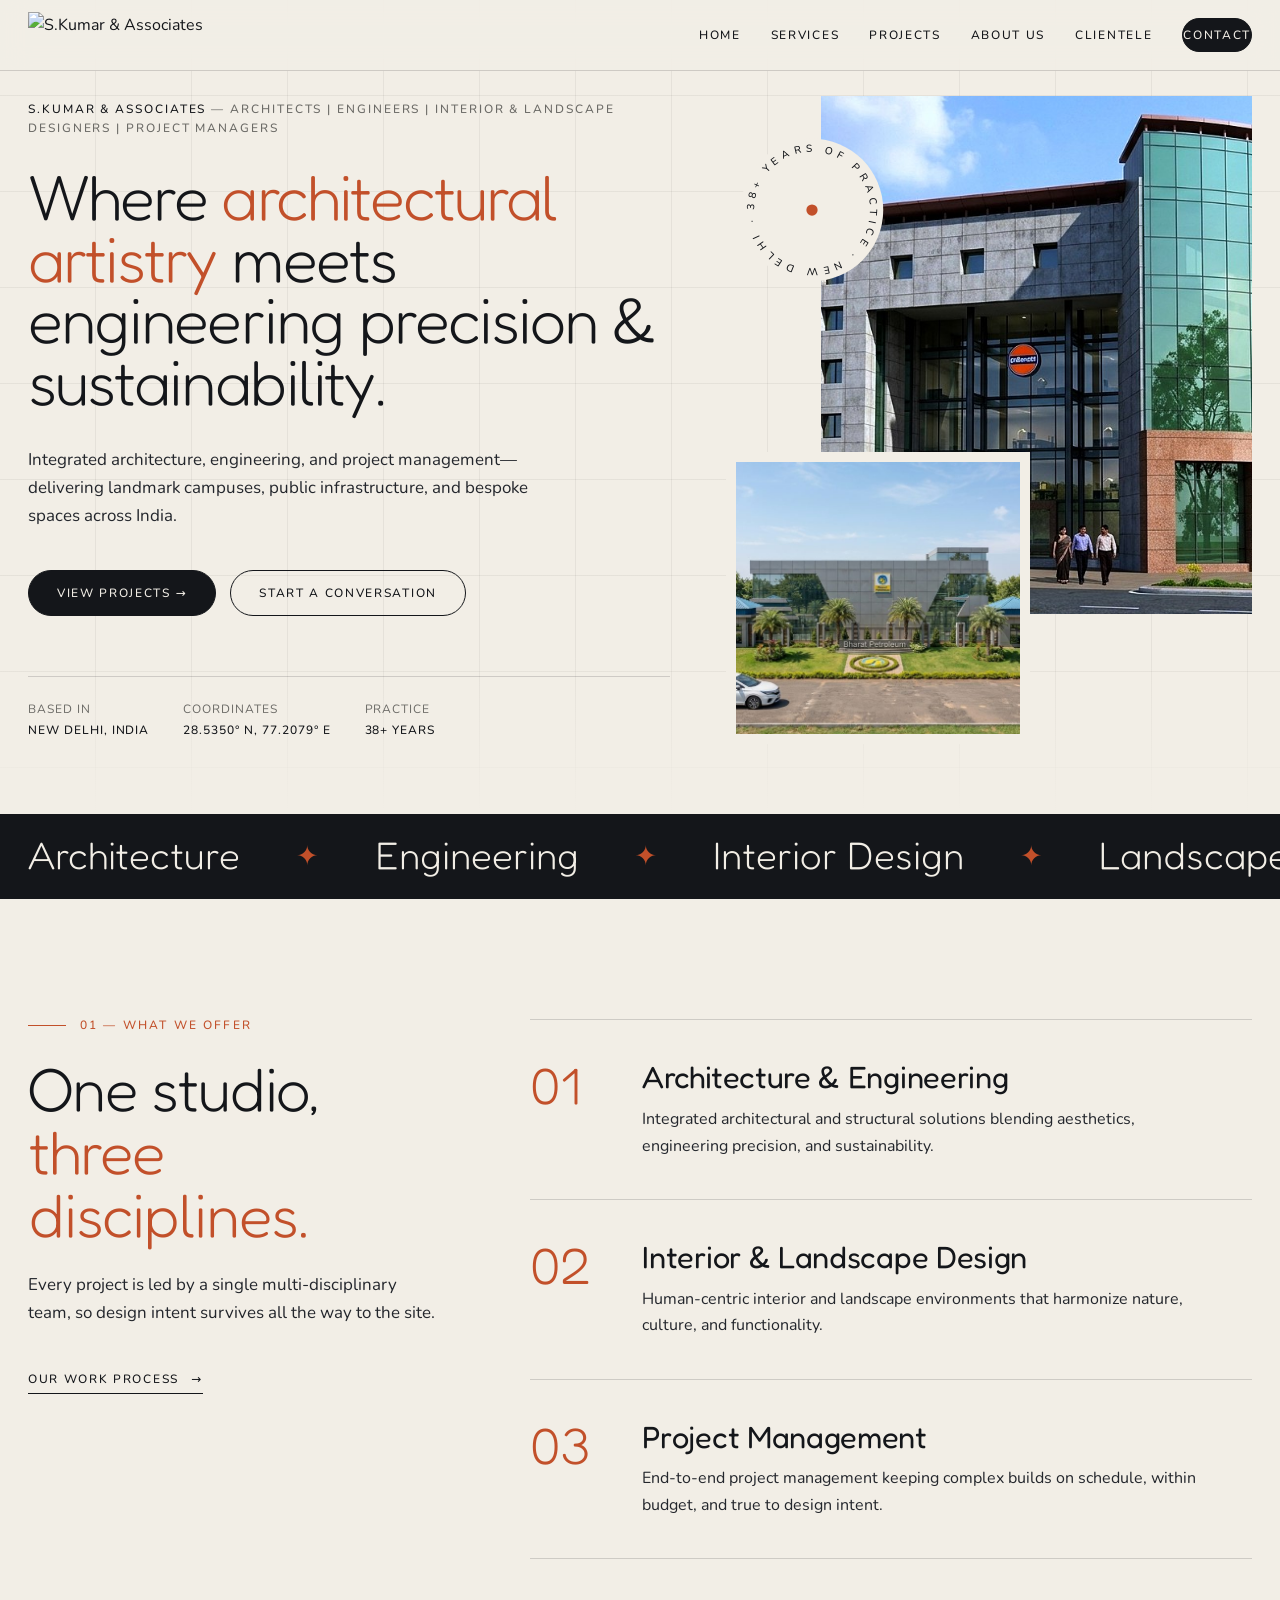
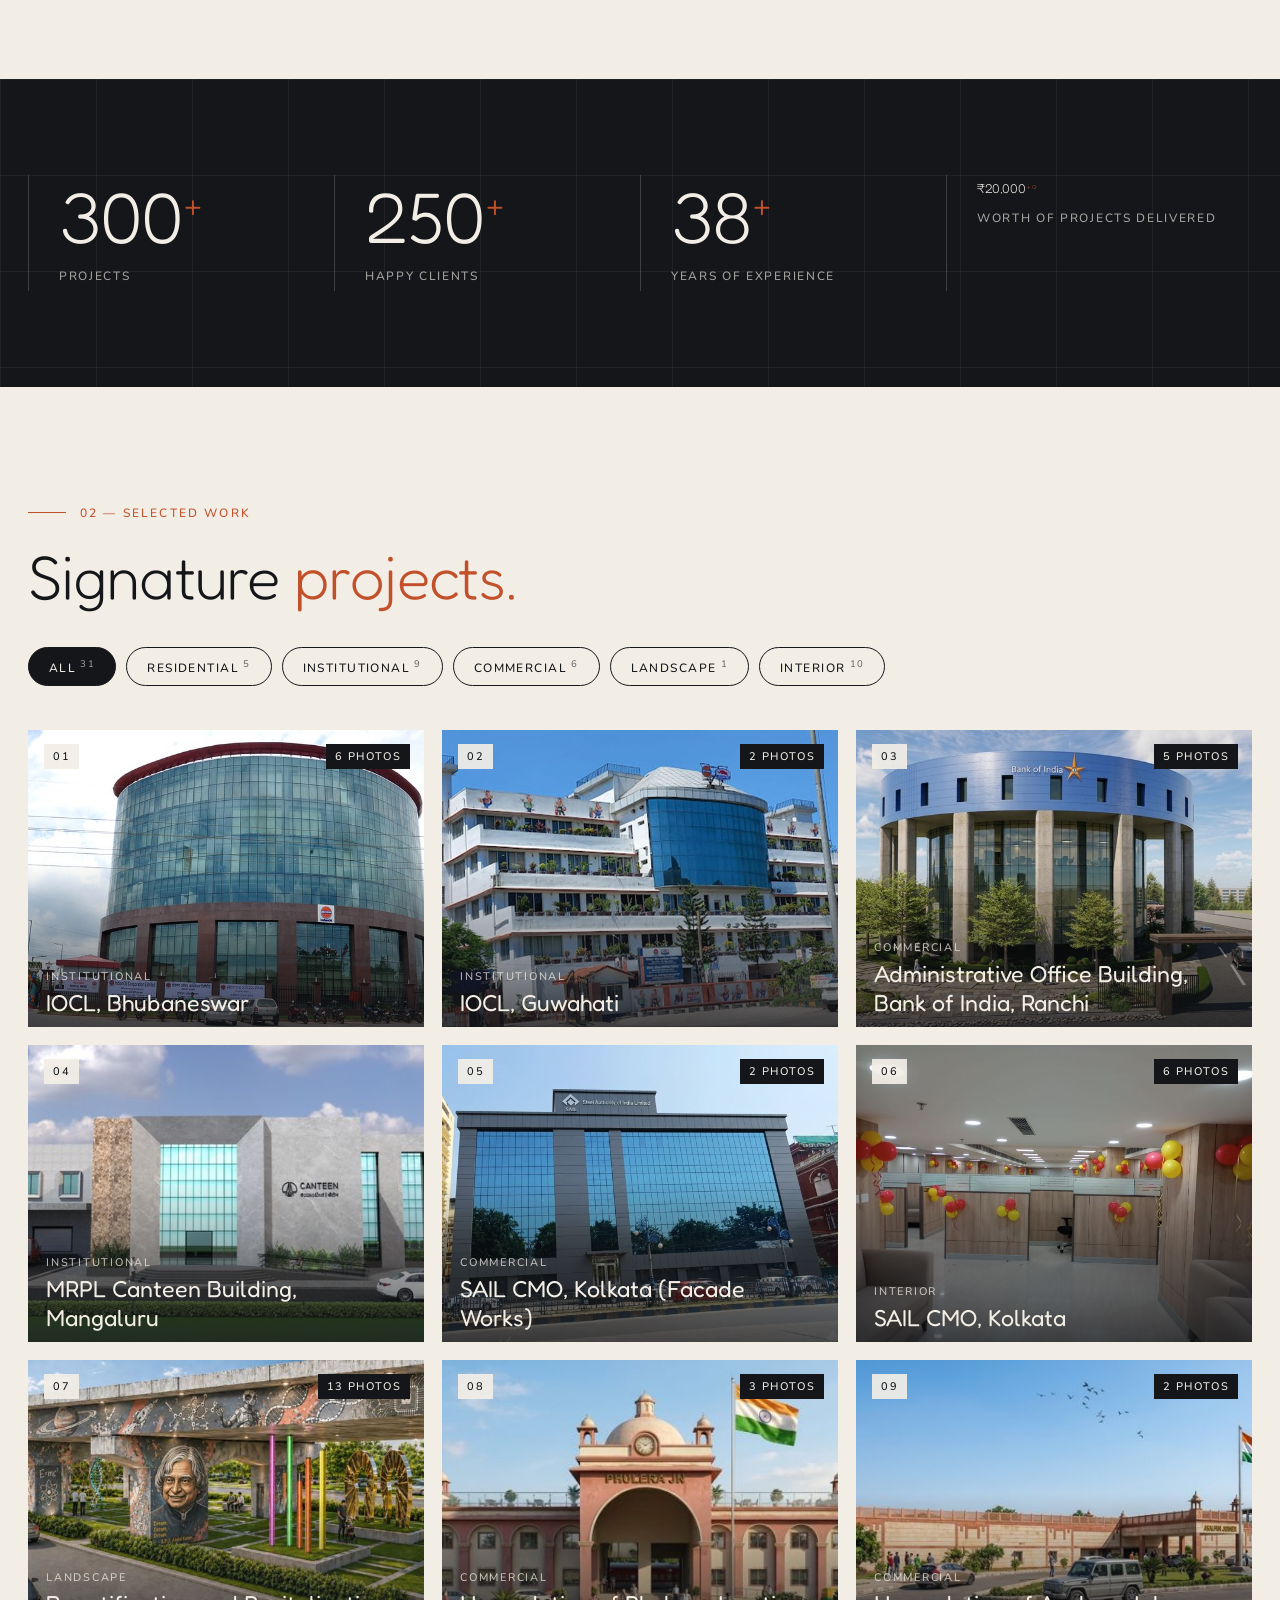
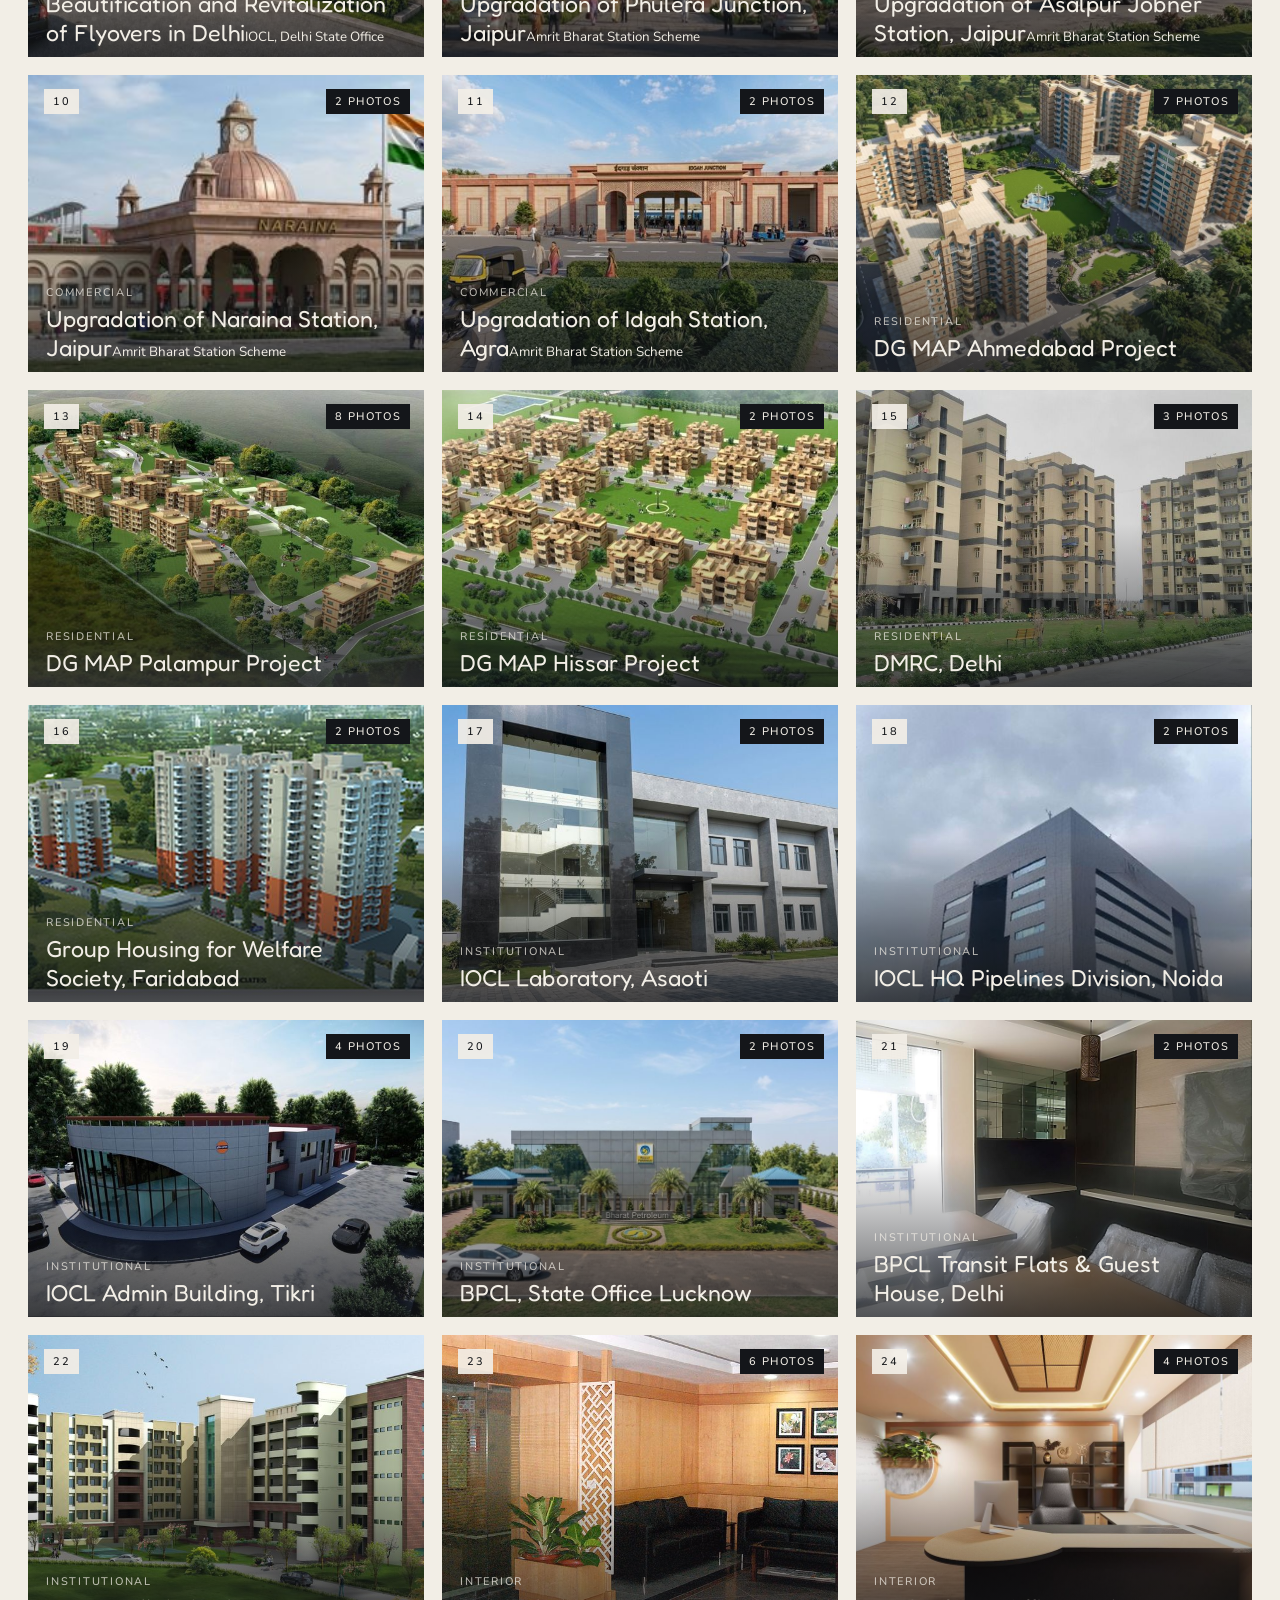
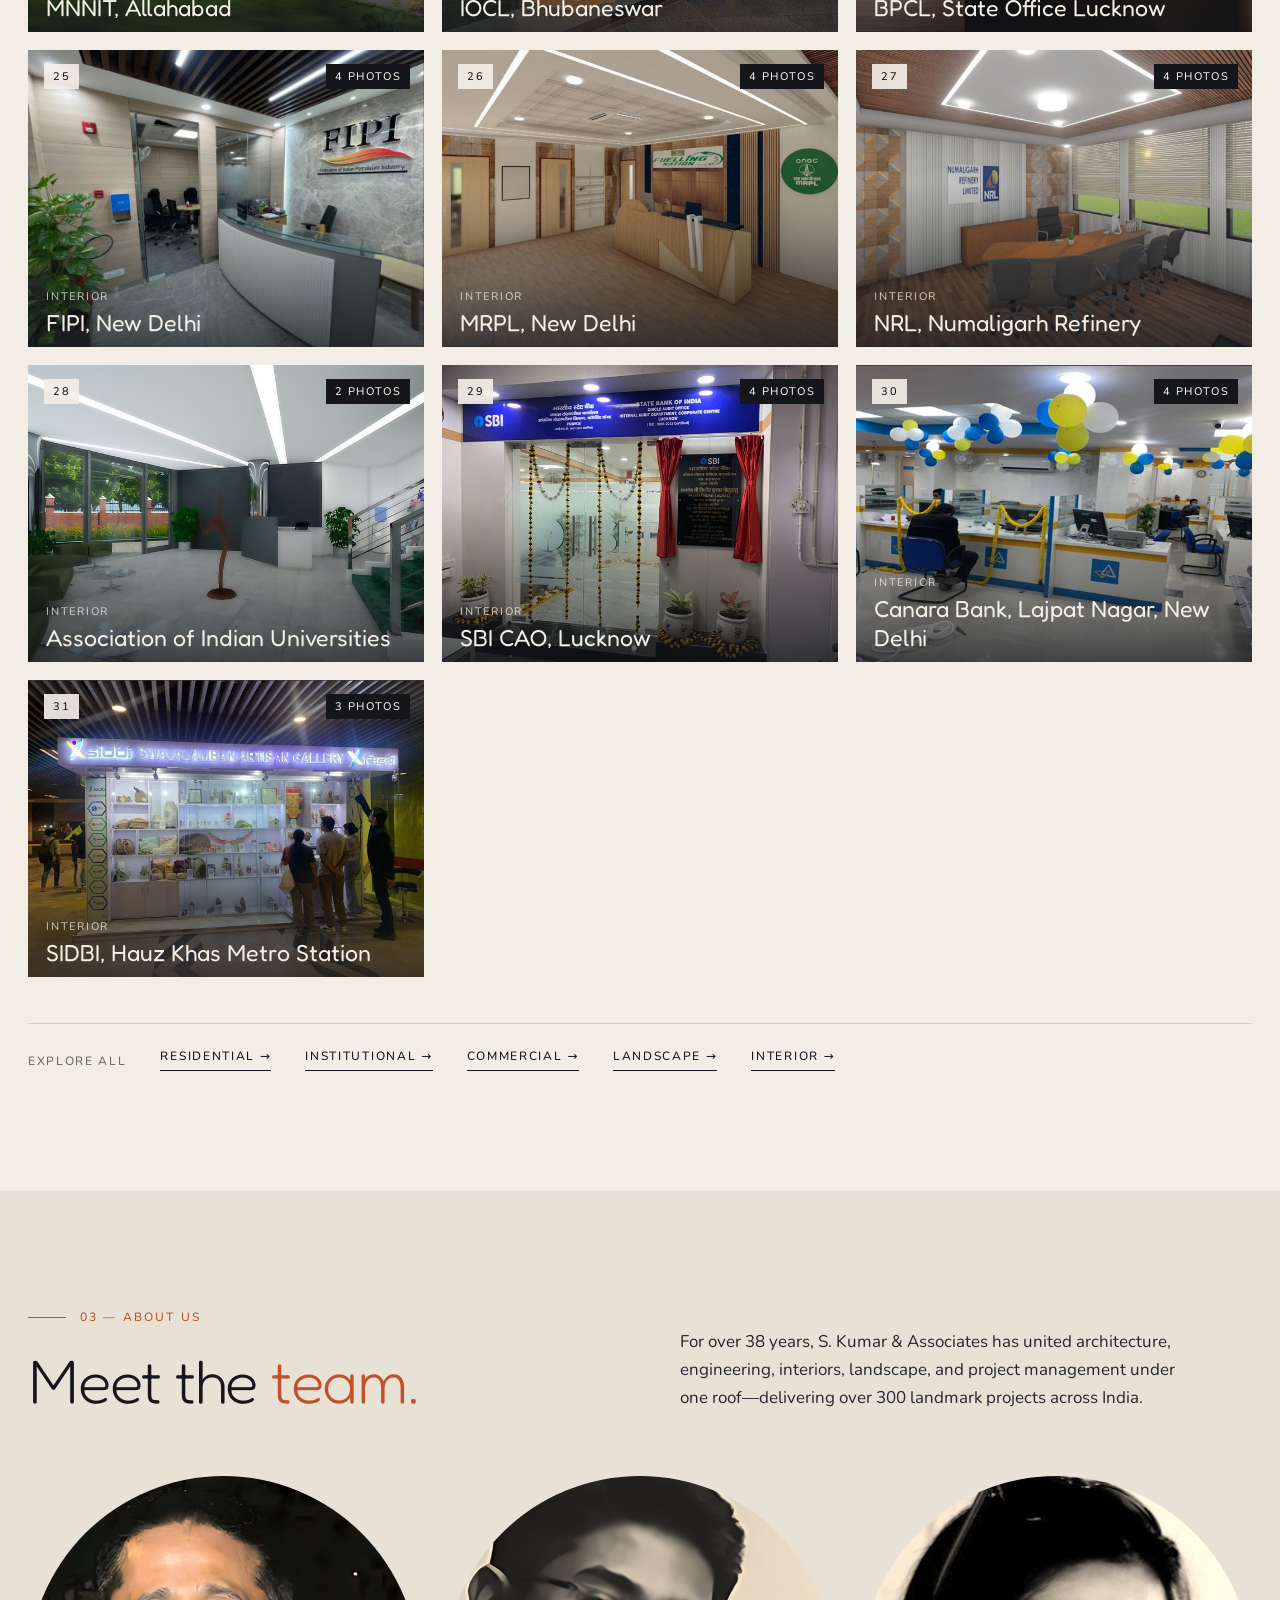
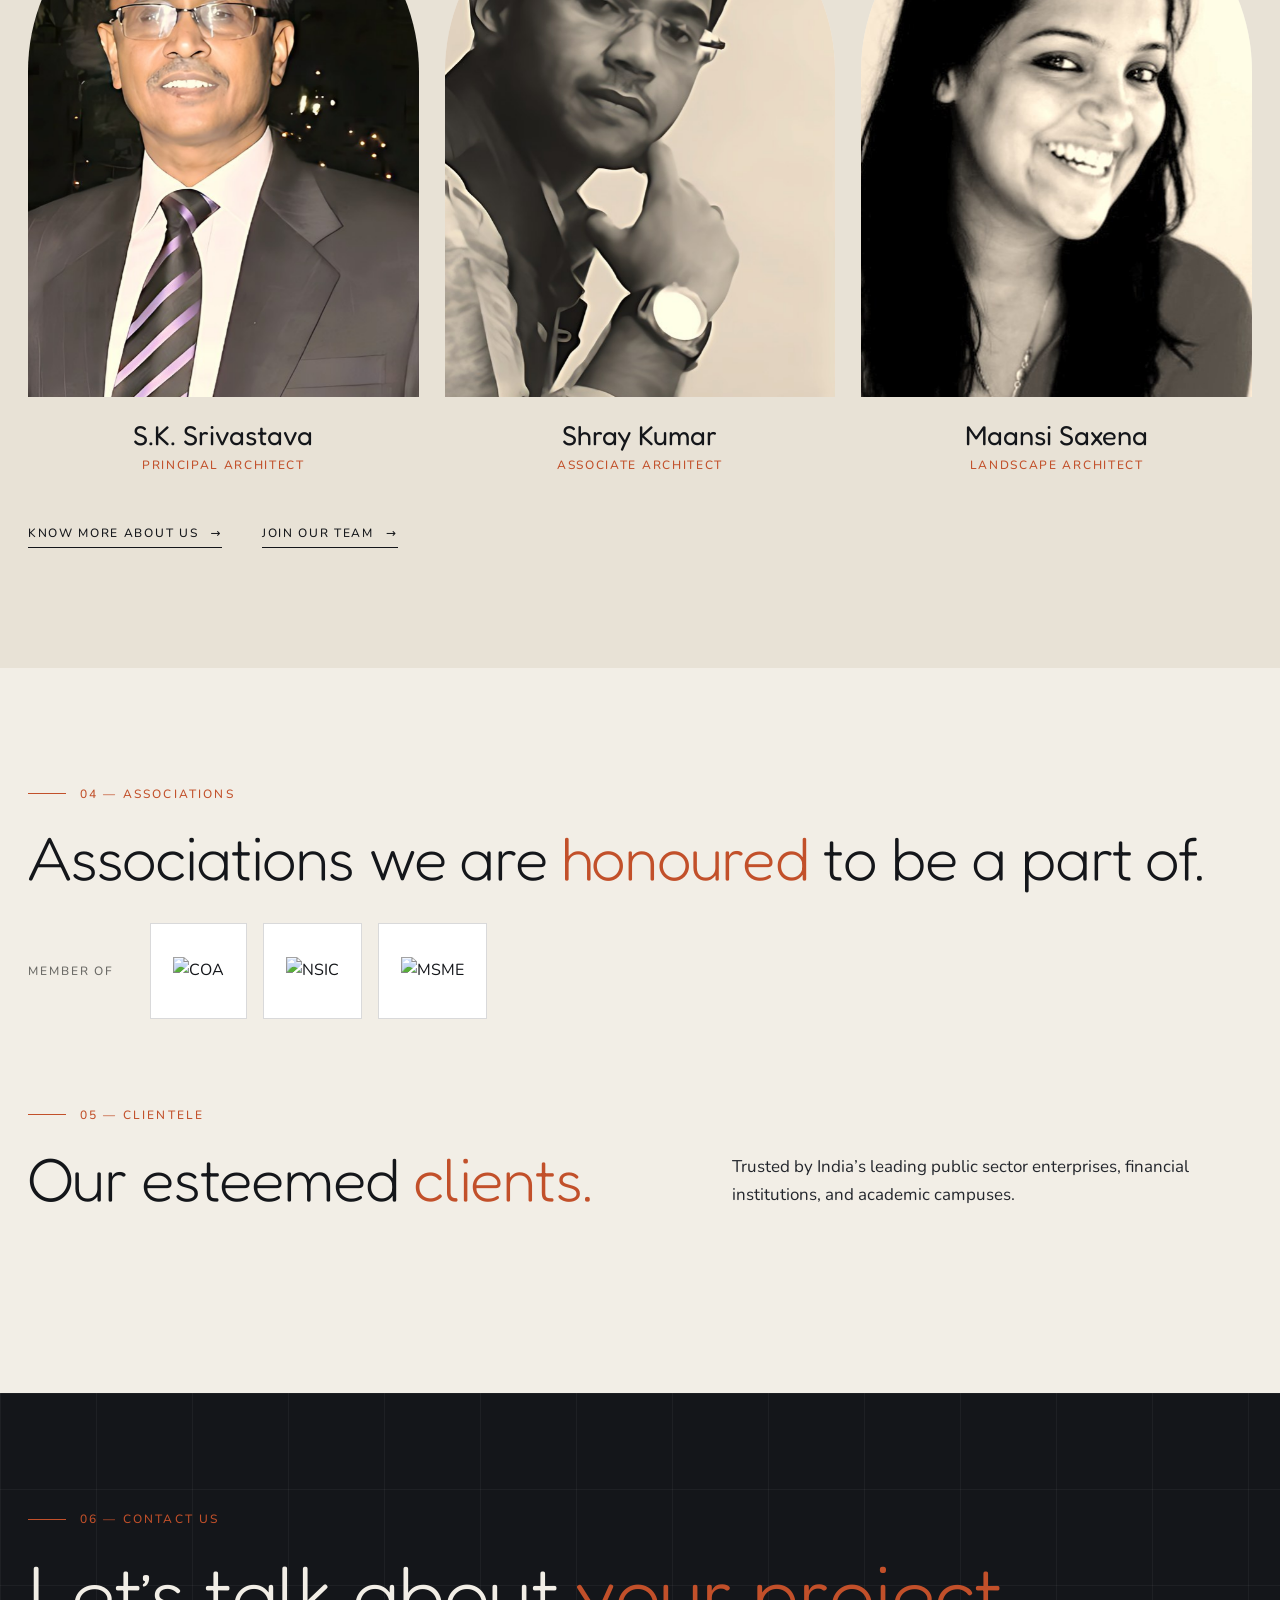
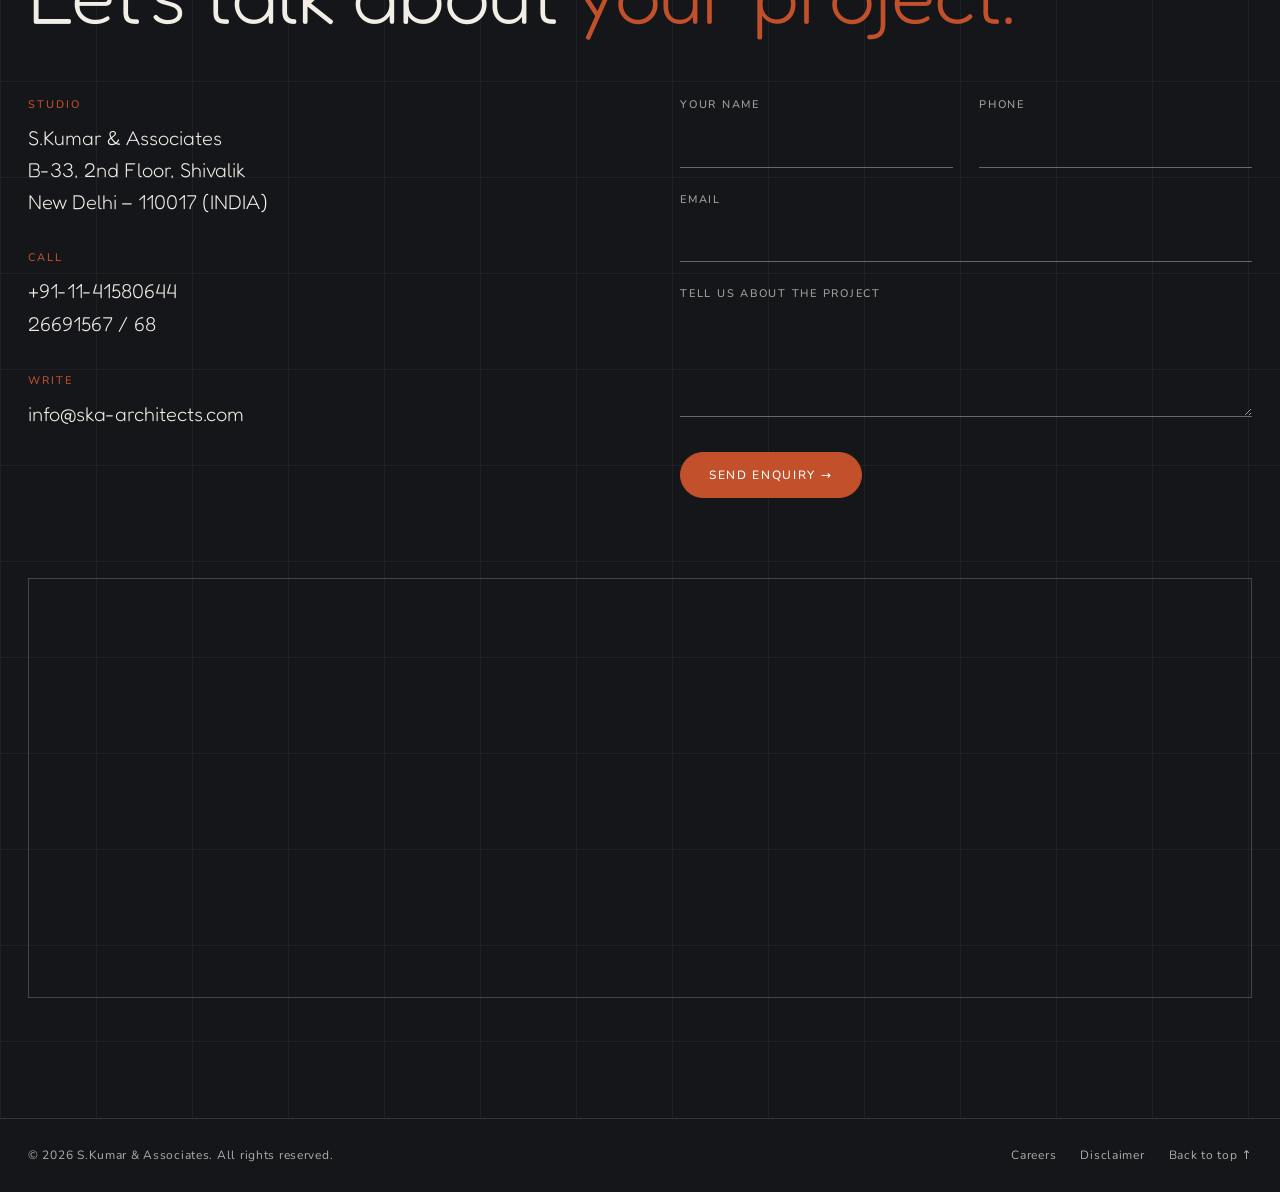
==== commit 04b058c9: "Add files via upload" ====
--- a/index.html
+++ b/index.html
@@ -151,34 +151,34 @@
       </div>
     </div>
     <div class='pgrid'>
-      <button class='pcard' data-cat='residential' data-full='assets/img/chiloda-1.jpg' data-gallery='assets/img/chiloda-1.jpg|assets/img/agc-1.jpg|assets/img/agc-2.jpg|assets/img/gandhinagar.jpg|assets/img/chiloda-2.jpg|assets/img/agc-3.jpg|assets/img/agc-4.jpg' data-title='DG MAP Ahmedabad Project' type='button'><img alt='DG MAP Ahmedabad Project' loading='lazy' src='assets/img/chiloda-1-t.jpg'/><span class='pn'>01</span><span class='pcount'>7 photos</span><span class='pc'><i>Residential</i> <b>DG MAP Ahmedabad Project</b></span></button>
-      <button class='pcard' data-cat='residential' data-full='assets/img/palampur.jpg' data-gallery='assets/img/palampur.jpg|assets/img/yol.jpg|assets/img/kangra-1.jpg|assets/img/kangra-2.jpg|assets/img/kangra-3.jpg|assets/img/kangra-4.jpg|assets/img/kangra-5.jpg|assets/img/kangra-6.jpg' data-title='DG MAP Palampur Project' type='button'><img alt='DG MAP Palampur Project' loading='lazy' src='assets/img/palampur-t.jpg'/><span class='pn'>02</span><span class='pcount'>8 photos</span><span class='pc'><i>Residential</i> <b>DG MAP Palampur Project</b></span></button>
-      <button class='pcard' data-cat='residential' data-full='assets/img/hissar.jpg' data-gallery='assets/img/hissar.jpg|assets/img/hissar-2.jpg' data-title='DG MAP Hissar Project' type='button'><img alt='DG MAP Hissar Project' loading='lazy' src='assets/img/hissar-t.jpg'/><span class='pn'>03</span><span class='pcount'>2 photos</span><span class='pc'><i>Residential</i> <b>DG MAP Hissar Project</b></span></button>
-      <button class='pcard' data-cat='residential' data-full='assets/img/dmrc-delhi.jpg' data-gallery='assets/img/dmrc-delhi.jpg|assets/img/dmrc-2.jpg|assets/img/dmrc-3.jpg' data-title='DMRC, Delhi' type='button'><img alt='DMRC, Delhi' loading='lazy' src='assets/img/dmrc-delhi-t.jpg'/><span class='pn'>04</span><span class='pcount'>3 photos</span><span class='pc'><i>Residential</i> <b>DMRC, Delhi</b></span></button>
-      <button class='pcard' data-cat='residential' data-full='assets/img/faridabad-1.jpg' data-gallery='assets/img/faridabad-1.jpg|assets/img/faridabad-2.jpg' data-title='Group Housing for Welfare Society, Faridabad' type='button'><img alt='Group Housing for Welfare Society, Faridabad' loading='lazy' src='assets/img/faridabad-1-t.jpg'/><span class='pn'>05</span><span class='pcount'>2 photos</span><span class='pc'><i>Residential</i> <b>Group Housing for Welfare Society, Faridabad</b></span></button>
-      <button class='pcard' data-cat='institutional' data-full='assets/img/iocl-bbsr-ext-1.jpg' data-gallery='assets/img/iocl-bbsr-ext-1.jpg|assets/img/iocl-bbsr-ext-2.jpg|assets/img/iocl-bbsr-ext-3.jpg|assets/img/iocl-bbsr-ext-4.jpg|assets/img/iocl-bbsr-ext-5.jpg|assets/img/iocl-bhubaneswar.jpg' data-title='IOCL, Bhubaneswar' type='button'><img alt='IOCL, Bhubaneswar' loading='lazy' src='assets/img/iocl-bbsr-ext-1-t.jpg'/><span class='pn'>06</span><span class='pcount'>6 photos</span><span class='pc'><i>Institutional</i> <b>IOCL, Bhubaneswar</b></span></button>
-      <button class='pcard' data-cat='institutional' data-full='assets/img/guwahati-1.jpg' data-gallery='assets/img/guwahati-1.jpg|assets/img/iocl-guwahati.jpg' data-title='IOCL, Guwahati' type='button'><img alt='IOCL, Guwahati' loading='lazy' src='assets/img/guwahati-1-t.jpg'/><span class='pn'>07</span><span class='pcount'>2 photos</span><span class='pc'><i>Institutional</i> <b>IOCL, Guwahati</b></span></button>
-      <button class='pcard' data-cat='institutional' data-full='assets/img/lab-3.jpg' data-gallery='assets/img/lab-3.jpg|assets/img/lab-2.jpg' data-title='IOCL Laboratory, Asaoti' type='button'><img alt='IOCL Laboratory, Asaoti' loading='lazy' src='assets/img/lab-3-t.jpg'/><span class='pn'>08</span><span class='pcount'>2 photos</span><span class='pc'><i>Institutional</i> <b>IOCL Laboratory, Asaoti</b></span></button>
-      <button class='pcard' data-cat='institutional' data-full='assets/img/noida-1.jpg' data-gallery='assets/img/noida-1.jpg|assets/img/noida-2.jpg' data-title='IOCL HQ Pipelines Division, Noida' type='button'><img alt='IOCL HQ Pipelines Division, Noida' loading='lazy' src='assets/img/noida-1-t.jpg'/><span class='pn'>09</span><span class='pcount'>2 photos</span><span class='pc'><i>Institutional</i> <b>IOCL HQ Pipelines Division, Noida</b></span></button>
-      <button class='pcard' data-cat='institutional' data-full='assets/img/tikri-1.jpg' data-gallery='assets/img/tikri-1.jpg|assets/img/tikri-2.jpg|assets/img/tikri-3.jpg|assets/img/tikri-4.jpg' data-title='IOCL Admin Building, Tikri' type='button'><img alt='IOCL Admin Building, Tikri' loading='lazy' src='assets/img/tikri-1-t.jpg'/><span class='pn'>10</span><span class='pcount'>4 photos</span><span class='pc'><i>Institutional</i> <b>IOCL Admin Building, Tikri</b></span></button>
-      <button class='pcard' data-cat='institutional' data-full='assets/img/bpcl-lucknow-1.jpg' data-gallery='assets/img/bpcl-lucknow-1.jpg|assets/img/bpcl-lucknow-2.jpg' data-title='BPCL, State Office Lucknow' type='button'><img alt='BPCL, State Office Lucknow' loading='lazy' src='assets/img/bpcl-lucknow-1-t.jpg'/><span class='pn'>11</span><span class='pcount'>2 photos</span><span class='pc'><i>Institutional</i> <b>BPCL, State Office Lucknow</b></span></button>
-      <button class='pcard' data-cat='institutional' data-full='assets/img/transit-1.jpg' data-gallery='assets/img/transit-1.jpg|assets/img/transit-2.jpg' data-title='BPCL Transit Flats &amp; Guest House, Delhi' type='button'><img alt='BPCL Transit Flats &amp; Guest House, Delhi' loading='lazy' src='assets/img/transit-1-t.jpg'/><span class='pn'>12</span><span class='pcount'>2 photos</span><span class='pc'><i>Institutional</i> <b>BPCL Transit Flats &amp; Guest House, Delhi</b></span></button>
-      <button class='pcard' data-cat='institutional' data-full='assets/img/mrpl-canteen.jpg' data-title='MRPL Canteen Building, Mangaluru' type='button'><img alt='MRPL Canteen Building, Mangaluru' loading='lazy' src='assets/img/mrpl-canteen-t.jpg'/><span class='pn'>13</span><span class='pc'><i>Institutional</i> <b>MRPL Canteen Building, Mangaluru</b></span></button>
-      <button class='pcard' data-cat='institutional' data-full='assets/img/mnnit-allahabad.jpg' data-title='MNNIT, Allahabad' type='button'><img alt='MNNIT, Allahabad' loading='lazy' src='assets/img/mnnit-allahabad-t.jpg'/><span class='pn'>14</span><span class='pc'><i>Institutional</i> <b>MNNIT, Allahabad</b></span></button>
-      <button class='pcard' data-cat='commercial' data-full='assets/img/phulera-1.jpg' data-gallery='assets/img/phulera-1.jpg|assets/img/phulera-2.jpg|assets/img/phulera-3.jpg' data-title='Upgradation of Phulera Junction, Jaipur Division (Amrit Bharat Station Scheme)' type='button'><img alt='Upgradation of Phulera Junction, Jaipur Division (Amrit Bharat Station Scheme)' loading='lazy' src='assets/img/phulera-1-t.jpg'/><span class='pn'>15</span><span class='pcount'>3 photos</span><span class='pc'><i>Commercial</i> <b>Upgradation of Phulera Junction, Jaipur</b><small>Amrit Bharat Station Scheme</small></span></button>
-      <button class='pcard' data-cat='commercial' data-full='assets/img/asalpur-1.jpg' data-gallery='assets/img/asalpur-1.jpg|assets/img/asalpur-2.jpg' data-title='Upgradation of Asalpur Jobner Station, Jaipur Division (Amrit Bharat Station Scheme)' type='button'><img alt='Upgradation of Asalpur Jobner Station, Jaipur Division (Amrit Bharat Station Scheme)' loading='lazy' src='assets/img/asalpur-1-t.jpg'/><span class='pn'>16</span><span class='pcount'>2 photos</span><span class='pc'><i>Commercial</i> <b>Upgradation of Asalpur Jobner Station, Jaipur</b><small>Amrit Bharat Station Scheme</small></span></button>
-      <button class='pcard' data-cat='commercial' data-full='assets/img/sail-fac-1.jpg' data-gallery='assets/img/sail-fac-1.jpg|assets/img/sail-fac-2.jpg' data-title='SAIL CMO, Kolkata (Facade Works)' type='button'><img alt='SAIL CMO, Kolkata (Facade Works)' loading='lazy' src='assets/img/sail-fac-1-t.jpg'/><span class='pn'>17</span><span class='pcount'>2 photos</span><span class='pc'><i>Commercial</i> <b>SAIL CMO, Kolkata (Facade Works)</b></span></button>
-      <button class='pcard' data-cat='commercial' data-full='assets/img/naraina-1.jpg' data-gallery='assets/img/naraina-1.jpg|assets/img/naraina-2.jpg' data-title='Upgradation of Naraina Station, Jaipur Division (Amrit Bharat Station Scheme)' type='button'><img alt='Upgradation of Naraina Station, Jaipur Division (Amrit Bharat Station Scheme)' loading='lazy' src='assets/img/naraina-1-t.jpg'/><span class='pn'>18</span><span class='pcount'>2 photos</span><span class='pc'><i>Commercial</i> <b>Upgradation of Naraina Station, Jaipur</b><small>Amrit Bharat Station Scheme</small></span></button>
-      <button class='pcard' data-cat='commercial' data-full='assets/img/idgah-1.jpg' data-gallery='assets/img/idgah-1.jpg|assets/img/idgah-2.jpg' data-title='Upgradation of Idgah Station, Agra Division (Amrit Bharat Station Scheme)' type='button'><img alt='Upgradation of Idgah Station, Agra Division (Amrit Bharat Station Scheme)' loading='lazy' src='assets/img/idgah-1-t.jpg'/><span class='pn'>19</span><span class='pcount'>2 photos</span><span class='pc'><i>Commercial</i> <b>Upgradation of Idgah Station, Agra</b><small>Amrit Bharat Station Scheme</small></span></button>
-      <button class='pcard' data-cat='commercial' data-full='assets/img/boi-1.jpg' data-gallery='assets/img/boi-1.jpg|assets/img/boi-2.jpg|assets/img/boi-3.jpg|assets/img/boi-4.jpg|assets/img/boi-5.jpg' data-title='Administrative Office Building, Bank of India, Ranchi' type='button'><img alt='Administrative Office Building, Bank of India, Ranchi' loading='lazy' src='assets/img/boi-1-t.jpg'/><span class='pn'>20</span><span class='pcount'>5 photos</span><span class='pc'><i>Commercial</i> <b>Administrative Office Building, Bank of India, Ranchi</b></span></button>
-      <button class='pcard' data-cat='landscape' data-full='assets/img/fly-iit-1.jpg' data-gallery='assets/img/fly-iit-1.jpg|assets/img/fly-iit-2.jpg|assets/img/fly-chirag.jpg|assets/img/fly-mukarba.jpg|assets/img/fly-iit-3.jpg|assets/img/fly-pan-1.jpg|assets/img/fly-pan-2.jpg|assets/img/fly-pb-3.jpg|assets/img/fly-pb-1.jpg|assets/img/fly-pb-2.jpg|assets/img/fly-pb-5.jpg|assets/img/fly-pb-4.jpg|assets/img/fly-pb-6.jpg' data-title='Beautification and Revitalization of Flyovers in Delhi' type='button'><img alt='Beautification and Revitalization of Flyovers in Delhi' loading='lazy' src='assets/img/fly-iit-1-t.jpg'/><span class='pn'>21</span><span class='pcount'>13 photos</span><span class='pc'><i>Landscape</i> <b>Beautification and Revitalization of Flyovers in Delhi</b><small>IOCL, Delhi State Office</small></span></button>
-      <button class='pcard' data-cat='interior' data-full='assets/img/iocl-bbsr-int-1.jpg' data-gallery='assets/img/iocl-bbsr-int-1.jpg|assets/img/iocl-bbsr-int-2.jpg|assets/img/iocl-bbsr-int-3.jpg|assets/img/iocl-bbsr-int-4.jpg|assets/img/iocl-bbsr-int-5.jpg|assets/img/iocl-bbsr-int-6.jpg' data-title='IOCL, Bhubaneswar' type='button'><img alt='IOCL, Bhubaneswar' loading='lazy' src='assets/img/iocl-bbsr-int-1-t.jpg'/><span class='pn'>22</span><span class='pcount'>6 photos</span><span class='pc'><i>Interior</i> <b>IOCL, Bhubaneswar</b></span></button>
-      <button class='pcard' data-cat='interior' data-full='assets/img/bpcl-lko-int-1.jpg' data-gallery='assets/img/bpcl-lko-int-1.jpg|assets/img/bpcl-lko-int-2.jpg|assets/img/bpcl-lko-int-3.jpg|assets/img/bpcl-lko-int-4.jpg' data-title='BPCL, State Office Lucknow' type='button'><img alt='BPCL, State Office Lucknow' loading='lazy' src='assets/img/bpcl-lko-int-1-t.jpg'/><span class='pn'>23</span><span class='pcount'>4 photos</span><span class='pc'><i>Interior</i> <b>BPCL, State Office Lucknow</b></span></button>
-      <button class='pcard' data-cat='interior' data-full='assets/img/fipi-1.jpg' data-gallery='assets/img/fipi-1.jpg|assets/img/fipi-2.jpg|assets/img/fipi-3.jpg|assets/img/fipi-4.jpg' data-title='FIPI, New Delhi' type='button'><img alt='FIPI, New Delhi' loading='lazy' src='assets/img/fipi-1-t.jpg'/><span class='pn'>24</span><span class='pcount'>4 photos</span><span class='pc'><i>Interior</i> <b>FIPI, New Delhi</b></span></button>
-      <button class='pcard' data-cat='interior' data-full='assets/img/mrpl-nd-1.jpg' data-gallery='assets/img/mrpl-nd-1.jpg|assets/img/mrpl-nd-2.jpg|assets/img/mrpl-nd-3.jpg|assets/img/mrpl-nd-4.jpg' data-title='MRPL, New Delhi' type='button'><img alt='MRPL, New Delhi' loading='lazy' src='assets/img/mrpl-nd-1-t.jpg'/><span class='pn'>25</span><span class='pcount'>4 photos</span><span class='pc'><i>Interior</i> <b>MRPL, New Delhi</b></span></button>
-      <button class='pcard' data-cat='interior' data-full='assets/img/nrl-1.jpg' data-gallery='assets/img/nrl-1.jpg|assets/img/nrl-2.jpg|assets/img/nrl-3.jpg|assets/img/nrl-4.jpg' data-title='NRL, Numaligarh Refinery' type='button'><img alt='NRL, Numaligarh Refinery' loading='lazy' src='assets/img/nrl-1-t.jpg'/><span class='pn'>26</span><span class='pcount'>4 photos</span><span class='pc'><i>Interior</i> <b>NRL, Numaligarh Refinery</b></span></button>
-      <button class='pcard' data-cat='interior' data-full='assets/img/aiu-1.jpg' data-gallery='assets/img/aiu-1.jpg|assets/img/aiu-2.jpg' data-title='Association of Indian Universities' type='button'><img alt='Association of Indian Universities' loading='lazy' src='assets/img/aiu-1-t.jpg'/><span class='pn'>27</span><span class='pcount'>2 photos</span><span class='pc'><i>Interior</i> <b>Association of Indian Universities</b></span></button>
-          <button class='pcard' data-cat='interior' data-full='assets/img/sail-int-1.jpg' data-gallery='assets/img/sail-int-1.jpg|assets/img/sail-int-2.jpg|assets/img/sail-int-3.jpg|assets/img/sail-int-4.jpg|assets/img/sail-int-5.jpg|assets/img/sail-int-6.jpg' data-title='SAIL CMO, Kolkata' type='button'><img alt='SAIL CMO, Kolkata' loading='lazy' src='assets/img/sail-int-1-t.jpg'/><span class='pn'>28</span><span class='pcount'>6 photos</span><span class='pc'><i>Interior</i> <b>SAIL CMO, Kolkata</b></span></button>
+      <button class='pcard' data-cat='institutional' data-full='assets/img/iocl-bbsr-ext-1.jpg' data-gallery='assets/img/iocl-bbsr-ext-1.jpg|assets/img/iocl-bbsr-ext-2.jpg|assets/img/iocl-bbsr-ext-3.jpg|assets/img/iocl-bbsr-ext-4.jpg|assets/img/iocl-bbsr-ext-5.jpg|assets/img/iocl-bhubaneswar.jpg' data-title='IOCL, Bhubaneswar' type='button'><img alt='IOCL, Bhubaneswar' loading='lazy' src='assets/img/iocl-bbsr-ext-1-t.jpg'/><span class='pn'>01</span><span class='pcount'>6 photos</span><span class='pc'><i>Institutional</i> <b>IOCL, Bhubaneswar</b></span></button>
+      <button class='pcard' data-cat='institutional' data-full='assets/img/guwahati-1.jpg' data-gallery='assets/img/guwahati-1.jpg|assets/img/iocl-guwahati.jpg' data-title='IOCL, Guwahati' type='button'><img alt='IOCL, Guwahati' loading='lazy' src='assets/img/guwahati-1-t.jpg'/><span class='pn'>02</span><span class='pcount'>2 photos</span><span class='pc'><i>Institutional</i> <b>IOCL, Guwahati</b></span></button>
+      <button class='pcard' data-cat='commercial' data-full='assets/img/boi-1.jpg' data-gallery='assets/img/boi-1.jpg|assets/img/boi-2.jpg|assets/img/boi-3.jpg|assets/img/boi-4.jpg|assets/img/boi-5.jpg' data-title='Administrative Office Building, Bank of India, Ranchi' type='button'><img alt='Administrative Office Building, Bank of India, Ranchi' loading='lazy' src='assets/img/boi-1-t.jpg'/><span class='pn'>03</span><span class='pcount'>5 photos</span><span class='pc'><i>Commercial</i> <b>Administrative Office Building, Bank of India, Ranchi</b></span></button>
+      <button class='pcard' data-cat='institutional' data-full='assets/img/mrpl-canteen.jpg' data-title='MRPL Canteen Building, Mangaluru' type='button'><img alt='MRPL Canteen Building, Mangaluru' loading='lazy' src='assets/img/mrpl-canteen-t.jpg'/><span class='pn'>04</span><span class='pc'><i>Institutional</i> <b>MRPL Canteen Building, Mangaluru</b></span></button>
+      <button class='pcard' data-cat='commercial' data-full='assets/img/sail-fac-1.jpg' data-gallery='assets/img/sail-fac-1.jpg|assets/img/sail-fac-2.jpg' data-title='SAIL CMO, Kolkata (Facade Works)' type='button'><img alt='SAIL CMO, Kolkata (Facade Works)' loading='lazy' src='assets/img/sail-fac-1-t.jpg'/><span class='pn'>05</span><span class='pcount'>2 photos</span><span class='pc'><i>Commercial</i> <b>SAIL CMO, Kolkata (Facade Works)</b></span></button>
+      <button class='pcard' data-cat='interior' data-full='assets/img/sail-int-1.jpg' data-gallery='assets/img/sail-int-1.jpg|assets/img/sail-int-2.jpg|assets/img/sail-int-3.jpg|assets/img/sail-int-4.jpg|assets/img/sail-int-5.jpg|assets/img/sail-int-6.jpg' data-title='SAIL CMO, Kolkata' type='button'><img alt='SAIL CMO, Kolkata' loading='lazy' src='assets/img/sail-int-1-t.jpg'/><span class='pn'>06</span><span class='pcount'>6 photos</span><span class='pc'><i>Interior</i> <b>SAIL CMO, Kolkata</b></span></button>
+      <button class='pcard' data-cat='landscape' data-full='assets/img/fly-iit-1.jpg' data-gallery='assets/img/fly-iit-1.jpg|assets/img/fly-iit-2.jpg|assets/img/fly-chirag.jpg|assets/img/fly-mukarba.jpg|assets/img/fly-iit-3.jpg|assets/img/fly-pan-1.jpg|assets/img/fly-pan-2.jpg|assets/img/fly-pb-3.jpg|assets/img/fly-pb-1.jpg|assets/img/fly-pb-2.jpg|assets/img/fly-pb-5.jpg|assets/img/fly-pb-4.jpg|assets/img/fly-pb-6.jpg' data-title='Beautification and Revitalization of Flyovers in Delhi' type='button'><img alt='Beautification and Revitalization of Flyovers in Delhi' loading='lazy' src='assets/img/fly-iit-1-t.jpg'/><span class='pn'>07</span><span class='pcount'>13 photos</span><span class='pc'><i>Landscape</i> <b>Beautification and Revitalization of Flyovers in Delhi</b><small>IOCL, Delhi State Office</small></span></button>
+      <button class='pcard' data-cat='commercial' data-full='assets/img/phulera-1.jpg' data-gallery='assets/img/phulera-1.jpg|assets/img/phulera-2.jpg|assets/img/phulera-3.jpg' data-title='Upgradation of Phulera Junction, Jaipur Division (Amrit Bharat Station Scheme)' type='button'><img alt='Upgradation of Phulera Junction, Jaipur Division (Amrit Bharat Station Scheme)' loading='lazy' src='assets/img/phulera-1-t.jpg'/><span class='pn'>08</span><span class='pcount'>3 photos</span><span class='pc'><i>Commercial</i> <b>Upgradation of Phulera Junction, Jaipur</b><small>Amrit Bharat Station Scheme</small></span></button>
+      <button class='pcard' data-cat='commercial' data-full='assets/img/asalpur-1.jpg' data-gallery='assets/img/asalpur-1.jpg|assets/img/asalpur-2.jpg' data-title='Upgradation of Asalpur Jobner Station, Jaipur Division (Amrit Bharat Station Scheme)' type='button'><img alt='Upgradation of Asalpur Jobner Station, Jaipur Division (Amrit Bharat Station Scheme)' loading='lazy' src='assets/img/asalpur-1-t.jpg'/><span class='pn'>09</span><span class='pcount'>2 photos</span><span class='pc'><i>Commercial</i> <b>Upgradation of Asalpur Jobner Station, Jaipur</b><small>Amrit Bharat Station Scheme</small></span></button>
+      <button class='pcard' data-cat='commercial' data-full='assets/img/naraina-1.jpg' data-gallery='assets/img/naraina-1.jpg|assets/img/naraina-2.jpg' data-title='Upgradation of Naraina Station, Jaipur Division (Amrit Bharat Station Scheme)' type='button'><img alt='Upgradation of Naraina Station, Jaipur Division (Amrit Bharat Station Scheme)' loading='lazy' src='assets/img/naraina-1-t.jpg'/><span class='pn'>10</span><span class='pcount'>2 photos</span><span class='pc'><i>Commercial</i> <b>Upgradation of Naraina Station, Jaipur</b><small>Amrit Bharat Station Scheme</small></span></button>
+      <button class='pcard' data-cat='commercial' data-full='assets/img/idgah-1.jpg' data-gallery='assets/img/idgah-1.jpg|assets/img/idgah-2.jpg' data-title='Upgradation of Idgah Station, Agra Division (Amrit Bharat Station Scheme)' type='button'><img alt='Upgradation of Idgah Station, Agra Division (Amrit Bharat Station Scheme)' loading='lazy' src='assets/img/idgah-1-t.jpg'/><span class='pn'>11</span><span class='pcount'>2 photos</span><span class='pc'><i>Commercial</i> <b>Upgradation of Idgah Station, Agra</b><small>Amrit Bharat Station Scheme</small></span></button>
+      <button class='pcard' data-cat='residential' data-full='assets/img/chiloda-1.jpg' data-gallery='assets/img/chiloda-1.jpg|assets/img/agc-1.jpg|assets/img/agc-2.jpg|assets/img/gandhinagar.jpg|assets/img/chiloda-2.jpg|assets/img/agc-3.jpg|assets/img/agc-4.jpg' data-title='DG MAP Ahmedabad Project' type='button'><img alt='DG MAP Ahmedabad Project' loading='lazy' src='assets/img/chiloda-1-t.jpg'/><span class='pn'>12</span><span class='pcount'>7 photos</span><span class='pc'><i>Residential</i> <b>DG MAP Ahmedabad Project</b></span></button>
+      <button class='pcard' data-cat='residential' data-full='assets/img/palampur.jpg' data-gallery='assets/img/palampur.jpg|assets/img/yol.jpg|assets/img/kangra-1.jpg|assets/img/kangra-2.jpg|assets/img/kangra-3.jpg|assets/img/kangra-4.jpg|assets/img/kangra-5.jpg|assets/img/kangra-6.jpg' data-title='DG MAP Palampur Project' type='button'><img alt='DG MAP Palampur Project' loading='lazy' src='assets/img/palampur-t.jpg'/><span class='pn'>13</span><span class='pcount'>8 photos</span><span class='pc'><i>Residential</i> <b>DG MAP Palampur Project</b></span></button>
+      <button class='pcard' data-cat='residential' data-full='assets/img/hissar.jpg' data-gallery='assets/img/hissar.jpg|assets/img/hissar-2.jpg' data-title='DG MAP Hissar Project' type='button'><img alt='DG MAP Hissar Project' loading='lazy' src='assets/img/hissar-t.jpg'/><span class='pn'>14</span><span class='pcount'>2 photos</span><span class='pc'><i>Residential</i> <b>DG MAP Hissar Project</b></span></button>
+      <button class='pcard' data-cat='residential' data-full='assets/img/dmrc-delhi.jpg' data-gallery='assets/img/dmrc-delhi.jpg|assets/img/dmrc-2.jpg|assets/img/dmrc-3.jpg' data-title='DMRC, Delhi' type='button'><img alt='DMRC, Delhi' loading='lazy' src='assets/img/dmrc-delhi-t.jpg'/><span class='pn'>15</span><span class='pcount'>3 photos</span><span class='pc'><i>Residential</i> <b>DMRC, Delhi</b></span></button>
+      <button class='pcard' data-cat='residential' data-full='assets/img/faridabad-1.jpg' data-gallery='assets/img/faridabad-1.jpg|assets/img/faridabad-2.jpg' data-title='Group Housing for Welfare Society, Faridabad' type='button'><img alt='Group Housing for Welfare Society, Faridabad' loading='lazy' src='assets/img/faridabad-1-t.jpg'/><span class='pn'>16</span><span class='pcount'>2 photos</span><span class='pc'><i>Residential</i> <b>Group Housing for Welfare Society, Faridabad</b></span></button>
+      <button class='pcard' data-cat='institutional' data-full='assets/img/lab-3.jpg' data-gallery='assets/img/lab-3.jpg|assets/img/lab-2.jpg' data-title='IOCL Laboratory, Asaoti' type='button'><img alt='IOCL Laboratory, Asaoti' loading='lazy' src='assets/img/lab-3-t.jpg'/><span class='pn'>17</span><span class='pcount'>2 photos</span><span class='pc'><i>Institutional</i> <b>IOCL Laboratory, Asaoti</b></span></button>
+      <button class='pcard' data-cat='institutional' data-full='assets/img/noida-1.jpg' data-gallery='assets/img/noida-1.jpg|assets/img/noida-2.jpg' data-title='IOCL HQ Pipelines Division, Noida' type='button'><img alt='IOCL HQ Pipelines Division, Noida' loading='lazy' src='assets/img/noida-1-t.jpg'/><span class='pn'>18</span><span class='pcount'>2 photos</span><span class='pc'><i>Institutional</i> <b>IOCL HQ Pipelines Division, Noida</b></span></button>
+      <button class='pcard' data-cat='institutional' data-full='assets/img/tikri-1.jpg' data-gallery='assets/img/tikri-1.jpg|assets/img/tikri-2.jpg|assets/img/tikri-3.jpg|assets/img/tikri-4.jpg' data-title='IOCL Admin Building, Tikri' type='button'><img alt='IOCL Admin Building, Tikri' loading='lazy' src='assets/img/tikri-1-t.jpg'/><span class='pn'>19</span><span class='pcount'>4 photos</span><span class='pc'><i>Institutional</i> <b>IOCL Admin Building, Tikri</b></span></button>
+      <button class='pcard' data-cat='institutional' data-full='assets/img/bpcl-lucknow-1.jpg' data-gallery='assets/img/bpcl-lucknow-1.jpg|assets/img/bpcl-lucknow-2.jpg' data-title='BPCL, State Office Lucknow' type='button'><img alt='BPCL, State Office Lucknow' loading='lazy' src='assets/img/bpcl-lucknow-1-t.jpg'/><span class='pn'>20</span><span class='pcount'>2 photos</span><span class='pc'><i>Institutional</i> <b>BPCL, State Office Lucknow</b></span></button>
+      <button class='pcard' data-cat='institutional' data-full='assets/img/transit-1.jpg' data-gallery='assets/img/transit-1.jpg|assets/img/transit-2.jpg' data-title='BPCL Transit Flats &amp; Guest House, Delhi' type='button'><img alt='BPCL Transit Flats &amp; Guest House, Delhi' loading='lazy' src='assets/img/transit-1-t.jpg'/><span class='pn'>21</span><span class='pcount'>2 photos</span><span class='pc'><i>Institutional</i> <b>BPCL Transit Flats &amp; Guest House, Delhi</b></span></button>
+      <button class='pcard' data-cat='institutional' data-full='assets/img/mnnit-allahabad.jpg' data-title='MNNIT, Allahabad' type='button'><img alt='MNNIT, Allahabad' loading='lazy' src='assets/img/mnnit-allahabad-t.jpg'/><span class='pn'>22</span><span class='pc'><i>Institutional</i> <b>MNNIT, Allahabad</b></span></button>
+      <button class='pcard' data-cat='interior' data-full='assets/img/iocl-bbsr-int-1.jpg' data-gallery='assets/img/iocl-bbsr-int-1.jpg|assets/img/iocl-bbsr-int-2.jpg|assets/img/iocl-bbsr-int-3.jpg|assets/img/iocl-bbsr-int-4.jpg|assets/img/iocl-bbsr-int-5.jpg|assets/img/iocl-bbsr-int-6.jpg' data-title='IOCL, Bhubaneswar' type='button'><img alt='IOCL, Bhubaneswar' loading='lazy' src='assets/img/iocl-bbsr-int-1-t.jpg'/><span class='pn'>23</span><span class='pcount'>6 photos</span><span class='pc'><i>Interior</i> <b>IOCL, Bhubaneswar</b></span></button>
+      <button class='pcard' data-cat='interior' data-full='assets/img/bpcl-lko-int-1.jpg' data-gallery='assets/img/bpcl-lko-int-1.jpg|assets/img/bpcl-lko-int-2.jpg|assets/img/bpcl-lko-int-3.jpg|assets/img/bpcl-lko-int-4.jpg' data-title='BPCL, State Office Lucknow' type='button'><img alt='BPCL, State Office Lucknow' loading='lazy' src='assets/img/bpcl-lko-int-1-t.jpg'/><span class='pn'>24</span><span class='pcount'>4 photos</span><span class='pc'><i>Interior</i> <b>BPCL, State Office Lucknow</b></span></button>
+      <button class='pcard' data-cat='interior' data-full='assets/img/fipi-1.jpg' data-gallery='assets/img/fipi-1.jpg|assets/img/fipi-2.jpg|assets/img/fipi-3.jpg|assets/img/fipi-4.jpg' data-title='FIPI, New Delhi' type='button'><img alt='FIPI, New Delhi' loading='lazy' src='assets/img/fipi-1-t.jpg'/><span class='pn'>25</span><span class='pcount'>4 photos</span><span class='pc'><i>Interior</i> <b>FIPI, New Delhi</b></span></button>
+      <button class='pcard' data-cat='interior' data-full='assets/img/mrpl-nd-1.jpg' data-gallery='assets/img/mrpl-nd-1.jpg|assets/img/mrpl-nd-2.jpg|assets/img/mrpl-nd-3.jpg|assets/img/mrpl-nd-4.jpg' data-title='MRPL, New Delhi' type='button'><img alt='MRPL, New Delhi' loading='lazy' src='assets/img/mrpl-nd-1-t.jpg'/><span class='pn'>26</span><span class='pcount'>4 photos</span><span class='pc'><i>Interior</i> <b>MRPL, New Delhi</b></span></button>
+      <button class='pcard' data-cat='interior' data-full='assets/img/nrl-1.jpg' data-gallery='assets/img/nrl-1.jpg|assets/img/nrl-2.jpg|assets/img/nrl-3.jpg|assets/img/nrl-4.jpg' data-title='NRL, Numaligarh Refinery' type='button'><img alt='NRL, Numaligarh Refinery' loading='lazy' src='assets/img/nrl-1-t.jpg'/><span class='pn'>27</span><span class='pcount'>4 photos</span><span class='pc'><i>Interior</i> <b>NRL, Numaligarh Refinery</b></span></button>
+      <button class='pcard' data-cat='interior' data-full='assets/img/aiu-1.jpg' data-gallery='assets/img/aiu-1.jpg|assets/img/aiu-2.jpg' data-title='Association of Indian Universities' type='button'><img alt='Association of Indian Universities' loading='lazy' src='assets/img/aiu-1-t.jpg'/><span class='pn'>28</span><span class='pcount'>2 photos</span><span class='pc'><i>Interior</i> <b>Association of Indian Universities</b></span></button>
       <button class='pcard' data-cat='interior' data-full='assets/img/sbi-cao-1.jpg' data-gallery='assets/img/sbi-cao-1.jpg|assets/img/sbi-cao-2.jpg|assets/img/sbi-cao-3.jpg|assets/img/sbi-cao-4.jpg' data-title='SBI CAO, Lucknow' type='button'><img alt='SBI CAO, Lucknow' loading='lazy' src='assets/img/sbi-cao-1-t.jpg'/><span class='pn'>29</span><span class='pcount'>4 photos</span><span class='pc'><i>Interior</i> <b>SBI CAO, Lucknow</b></span></button>
       <button class='pcard' data-cat='interior' data-full='assets/img/canara-1.jpg' data-gallery='assets/img/canara-1.jpg|assets/img/canara-2.jpg|assets/img/canara-3.jpg|assets/img/canara-4.jpg' data-title='Canara Bank, Lajpat Nagar, New Delhi' type='button'><img alt='Canara Bank, Lajpat Nagar, New Delhi' loading='lazy' src='assets/img/canara-1-t.jpg'/><span class='pn'>30</span><span class='pcount'>4 photos</span><span class='pc'><i>Interior</i> <b>Canara Bank, Lajpat Nagar, New Delhi</b></span></button>
       <button class='pcard' data-cat='interior' data-full='assets/img/sidbi-1.jpg' data-gallery='assets/img/sidbi-1.jpg|assets/img/sidbi-2.jpg|assets/img/sidbi-3.jpg' data-title='SIDBI, Hauz Khas Metro Station' type='button'><img alt='SIDBI, Hauz Khas Metro Station' loading='lazy' src='assets/img/sidbi-1-t.jpg'/><span class='pn'>31</span><span class='pcount'>3 photos</span><span class='pc'><i>Interior</i> <b>SIDBI, Hauz Khas Metro Station</b></span></button>
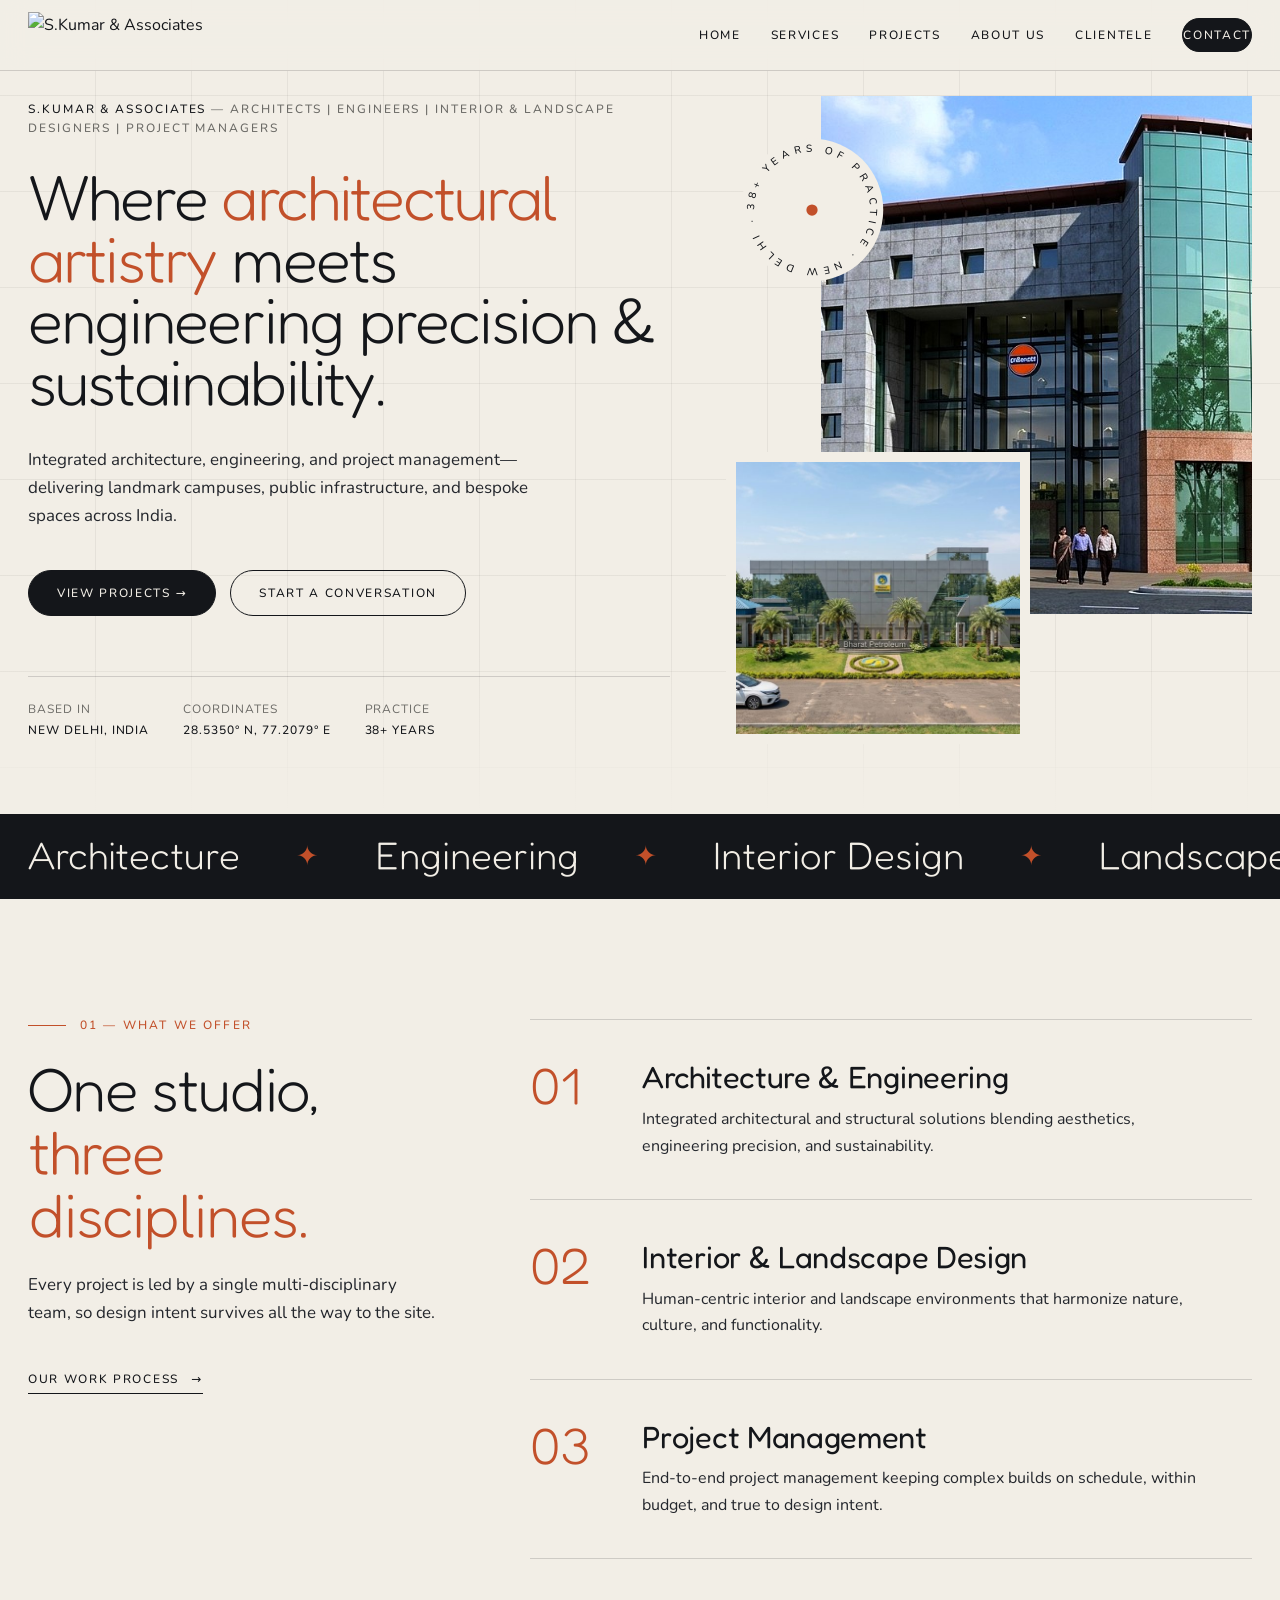
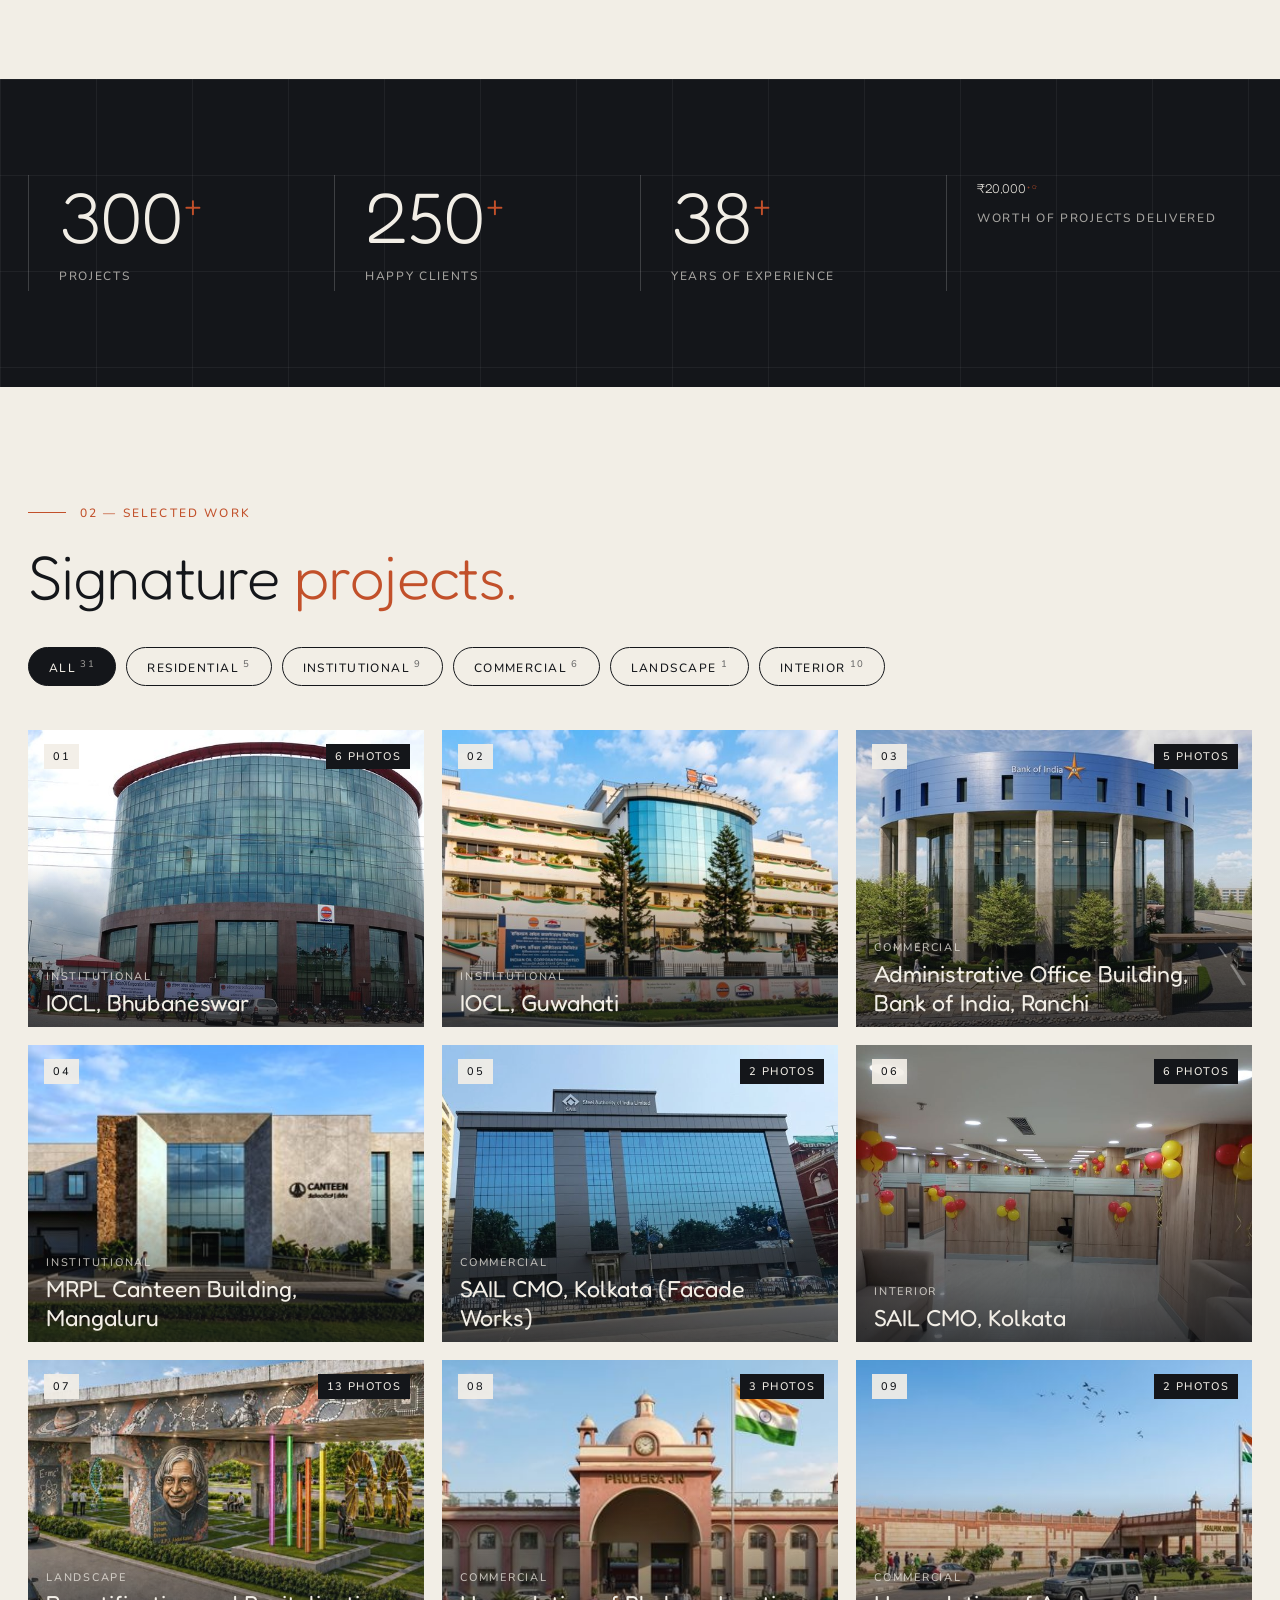
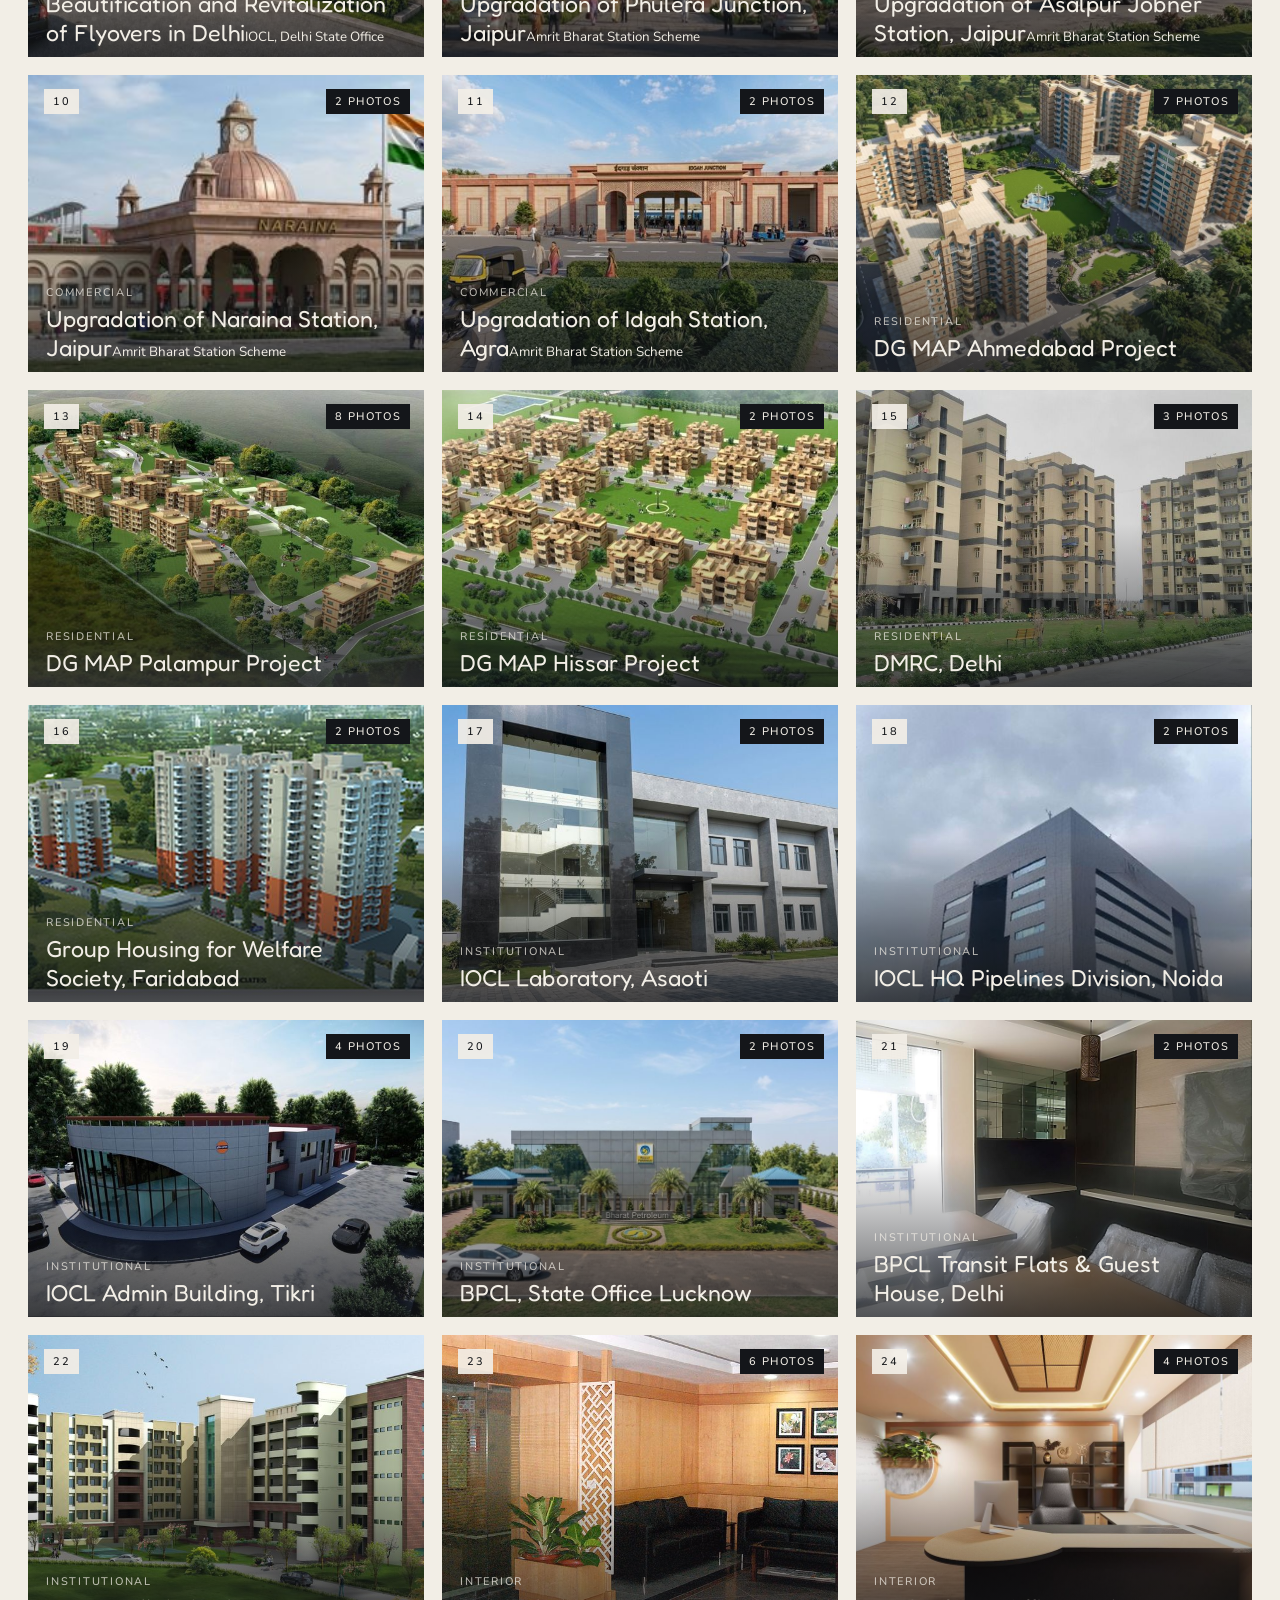
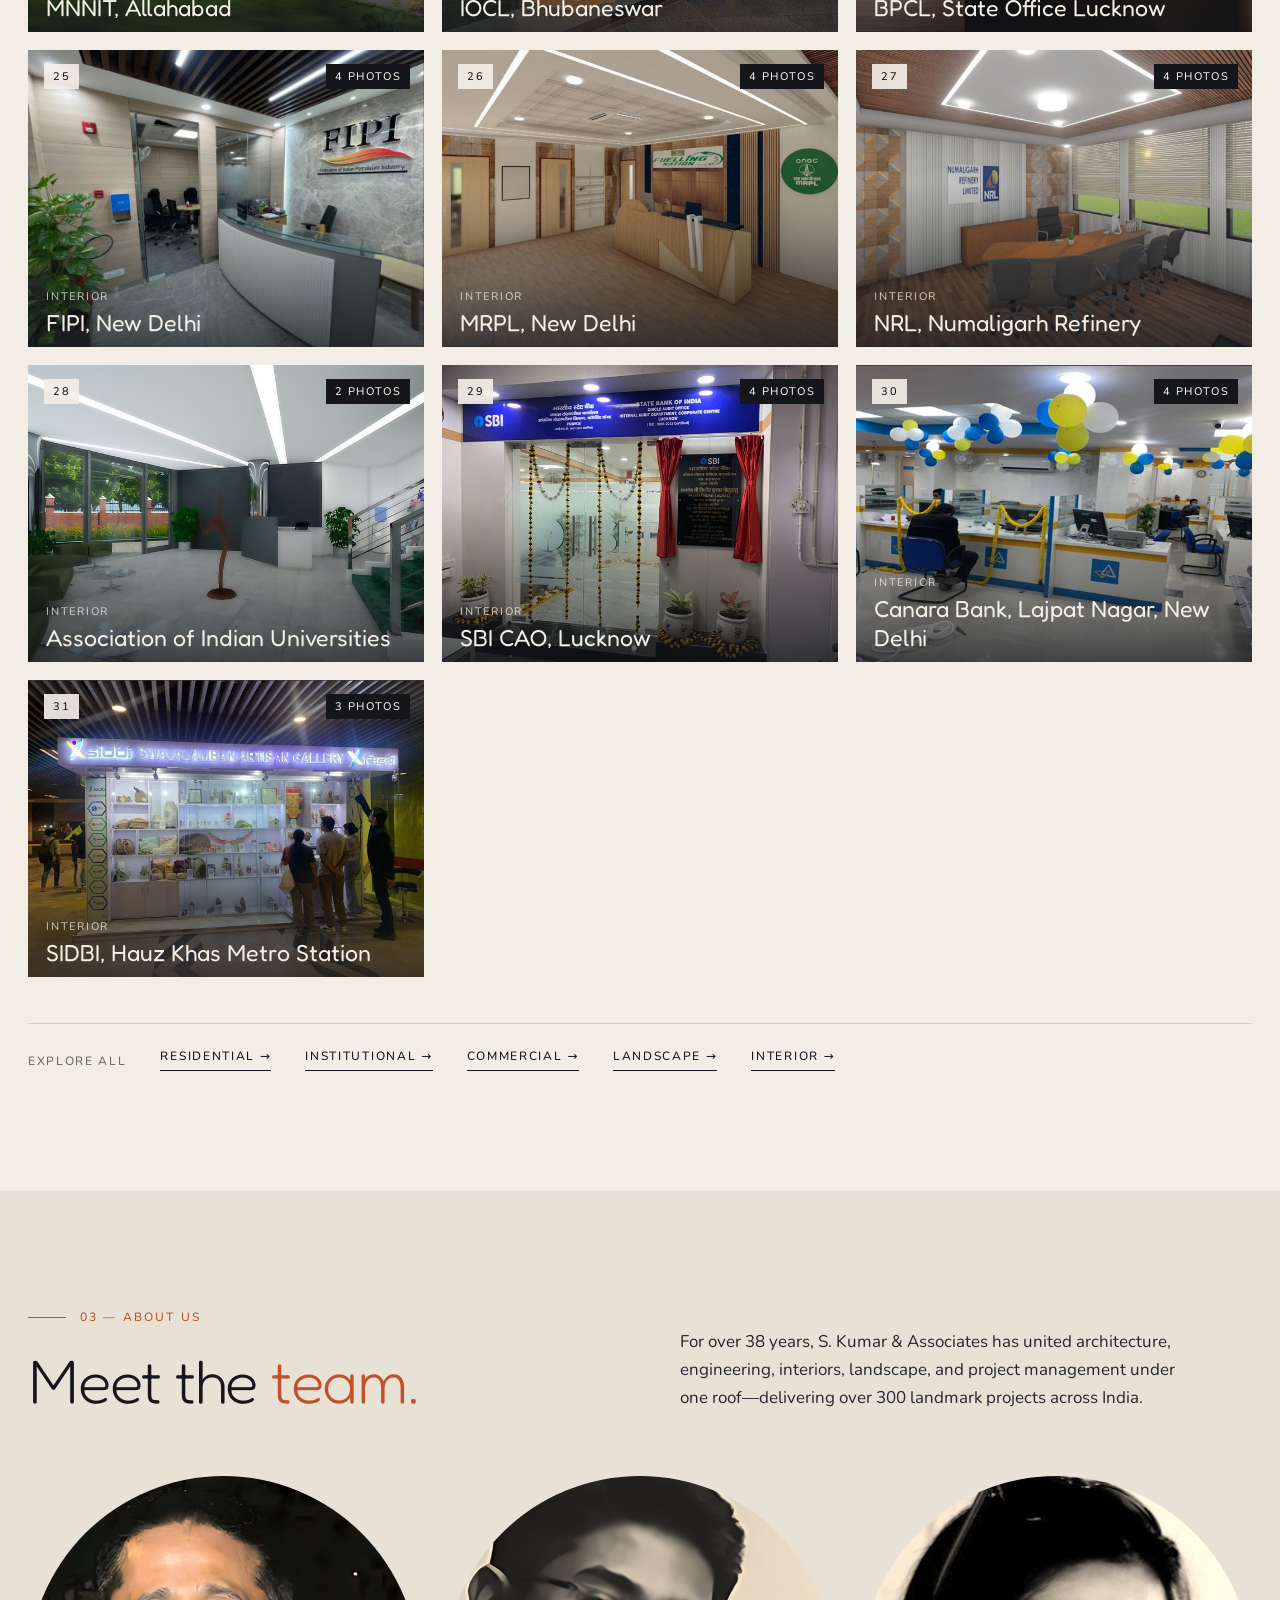
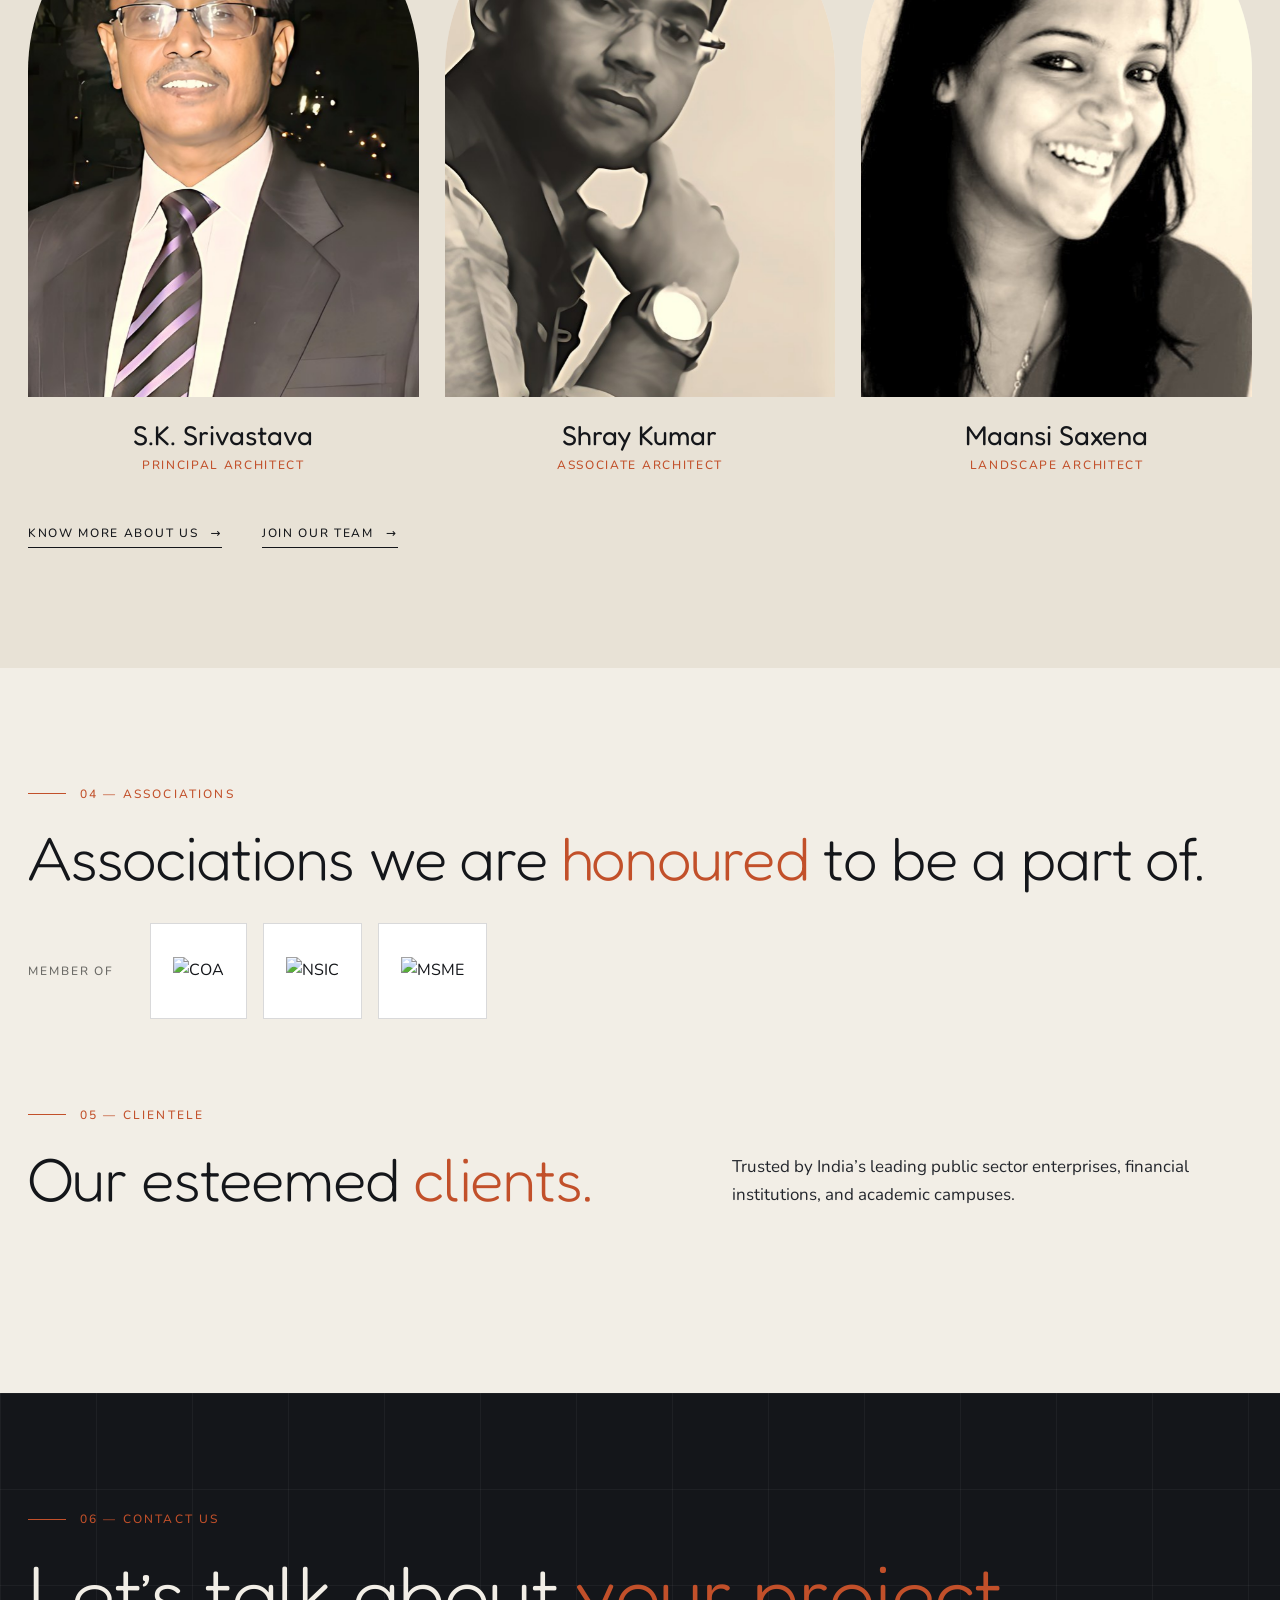
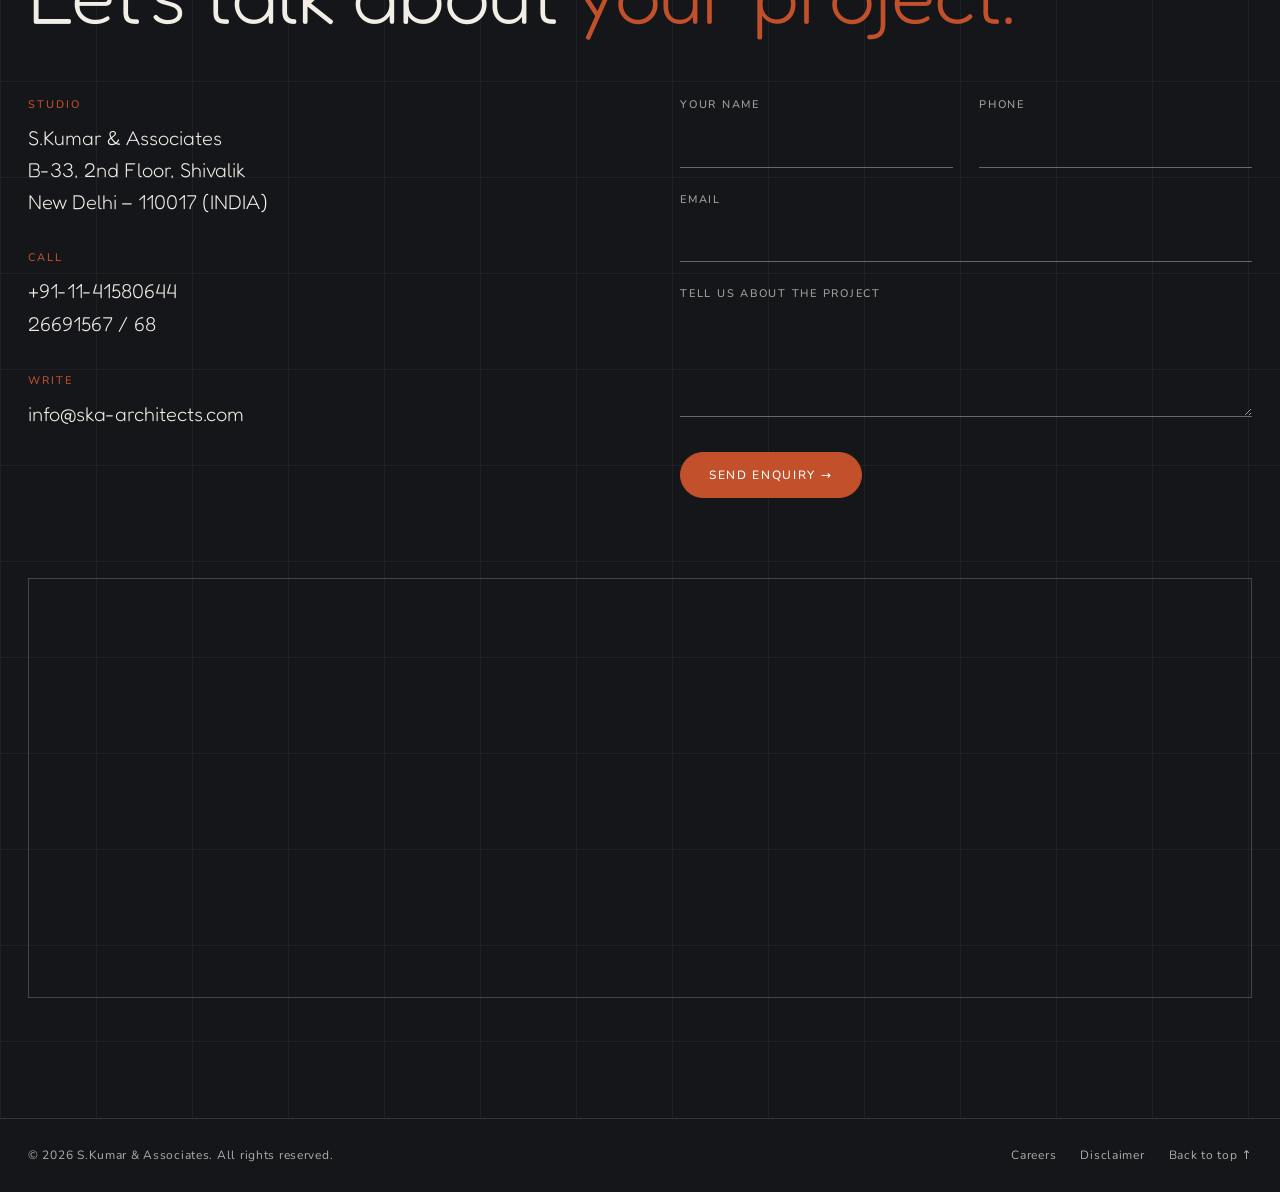
==== commit e37644c9: "Add files via upload" ====
--- a/index.html
+++ b/index.html
@@ -152,7 +152,7 @@
     </div>
     <div class='pgrid'>
       <button class='pcard' data-cat='institutional' data-full='assets/img/iocl-bbsr-ext-1.jpg' data-gallery='assets/img/iocl-bbsr-ext-1.jpg|assets/img/iocl-bbsr-ext-2.jpg|assets/img/iocl-bbsr-ext-3.jpg|assets/img/iocl-bbsr-ext-4.jpg|assets/img/iocl-bbsr-ext-5.jpg|assets/img/iocl-bhubaneswar.jpg' data-title='IOCL, Bhubaneswar' type='button'><img alt='IOCL, Bhubaneswar' loading='lazy' src='assets/img/iocl-bbsr-ext-1-t.jpg'/><span class='pn'>01</span><span class='pcount'>6 photos</span><span class='pc'><i>Institutional</i> <b>IOCL, Bhubaneswar</b></span></button>
-      <button class='pcard' data-cat='institutional' data-full='assets/img/guwahati-1.jpg' data-gallery='assets/img/guwahati-1.jpg|assets/img/iocl-guwahati.jpg' data-title='IOCL, Guwahati' type='button'><img alt='IOCL, Guwahati' loading='lazy' src='assets/img/guwahati-1-t.jpg'/><span class='pn'>02</span><span class='pcount'>2 photos</span><span class='pc'><i>Institutional</i> <b>IOCL, Guwahati</b></span></button>
+      <button class='pcard' data-cat='institutional' data-full='assets/img/guwahati-1.jpg' data-title='IOCL, Guwahati' type='button'><img alt='IOCL, Guwahati' loading='lazy' src='assets/img/guwahati-1-t.jpg'/><span class='pn'>02</span><span class='pc'><i>Institutional</i> <b>IOCL, Guwahati</b></span></button>
       <button class='pcard' data-cat='commercial' data-full='assets/img/boi-1.jpg' data-gallery='assets/img/boi-1.jpg|assets/img/boi-2.jpg|assets/img/boi-3.jpg|assets/img/boi-4.jpg|assets/img/boi-5.jpg' data-title='Administrative Office Building, Bank of India, Ranchi' type='button'><img alt='Administrative Office Building, Bank of India, Ranchi' loading='lazy' src='assets/img/boi-1-t.jpg'/><span class='pn'>03</span><span class='pcount'>5 photos</span><span class='pc'><i>Commercial</i> <b>Administrative Office Building, Bank of India, Ranchi</b></span></button>
       <button class='pcard' data-cat='institutional' data-full='assets/img/mrpl-canteen.jpg' data-title='MRPL Canteen Building, Mangaluru' type='button'><img alt='MRPL Canteen Building, Mangaluru' loading='lazy' src='assets/img/mrpl-canteen-t.jpg'/><span class='pn'>04</span><span class='pc'><i>Institutional</i> <b>MRPL Canteen Building, Mangaluru</b></span></button>
       <button class='pcard' data-cat='commercial' data-full='assets/img/sail-fac-1.jpg' data-gallery='assets/img/sail-fac-1.jpg|assets/img/sail-fac-2.jpg' data-title='SAIL CMO, Kolkata (Facade Works)' type='button'><img alt='SAIL CMO, Kolkata (Facade Works)' loading='lazy' src='assets/img/sail-fac-1-t.jpg'/><span class='pn'>05</span><span class='pcount'>2 photos</span><span class='pc'><i>Commercial</i> <b>SAIL CMO, Kolkata (Facade Works)</b></span></button>
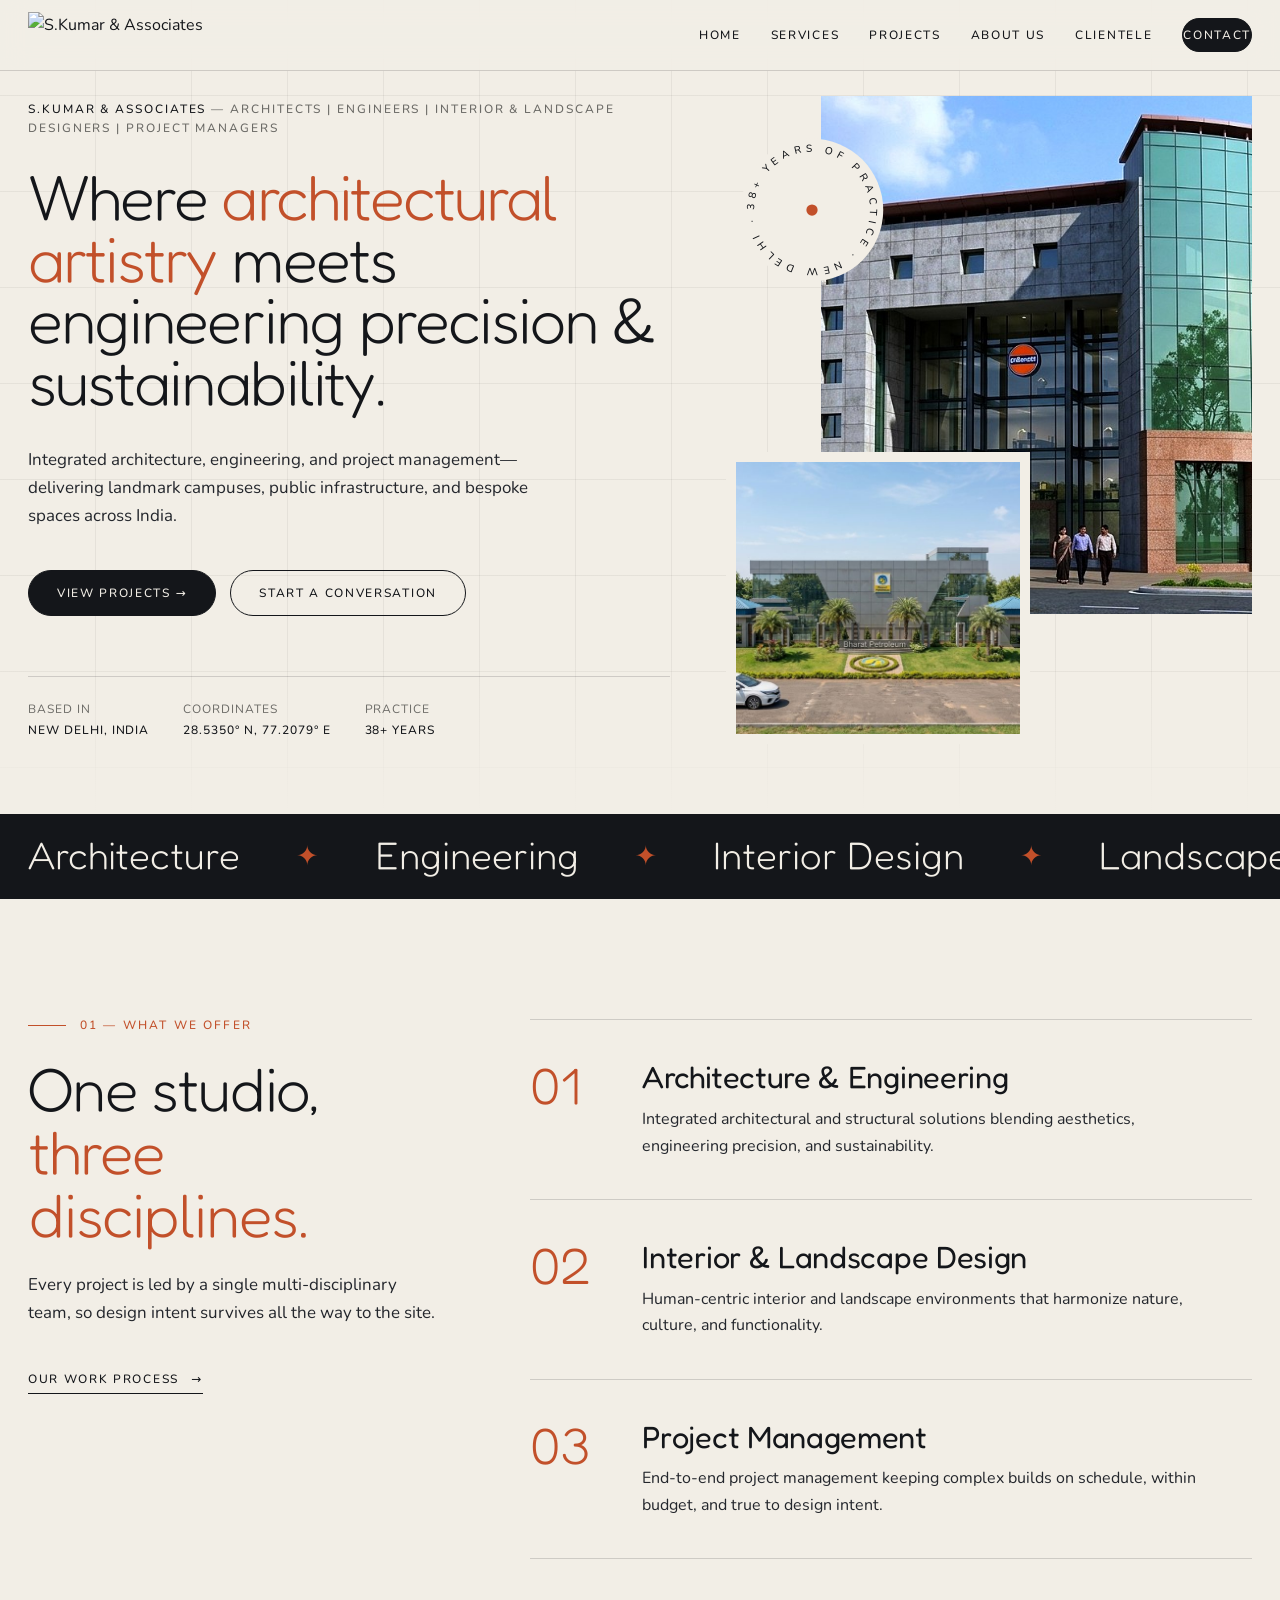
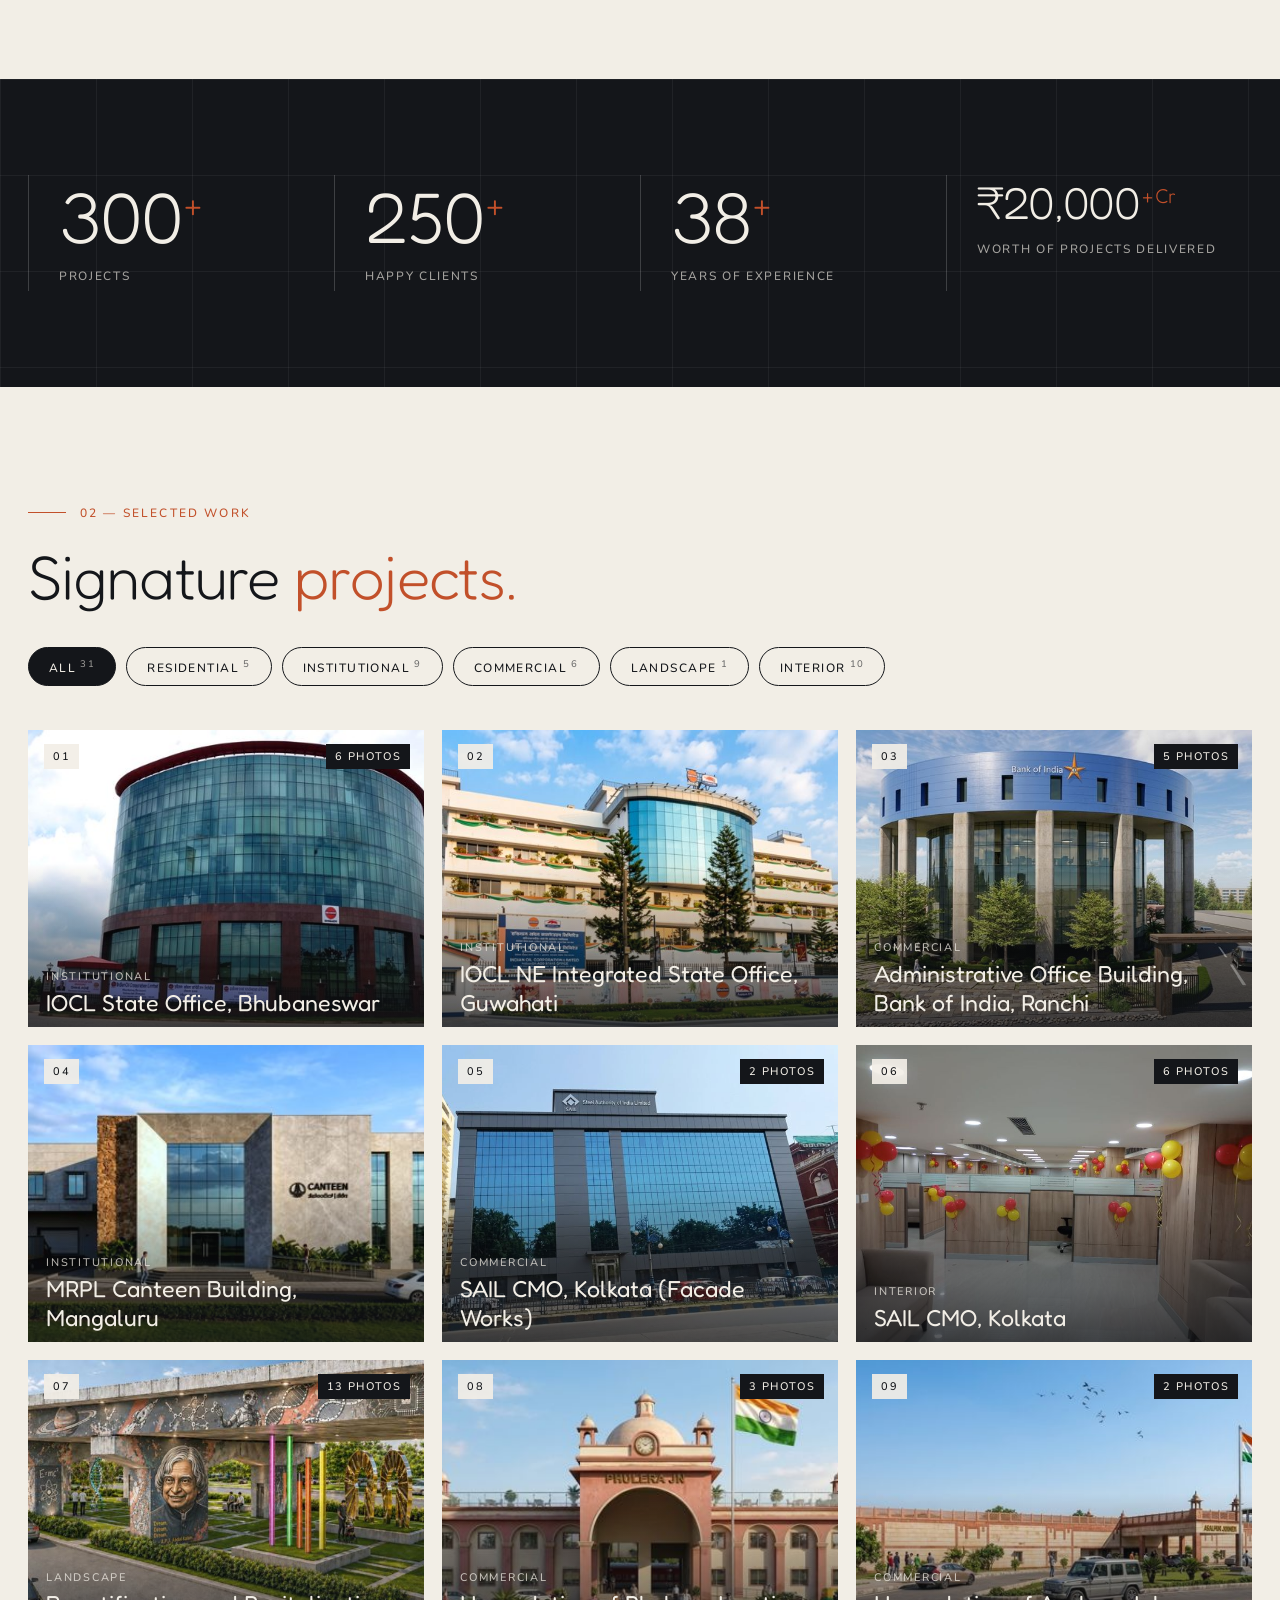
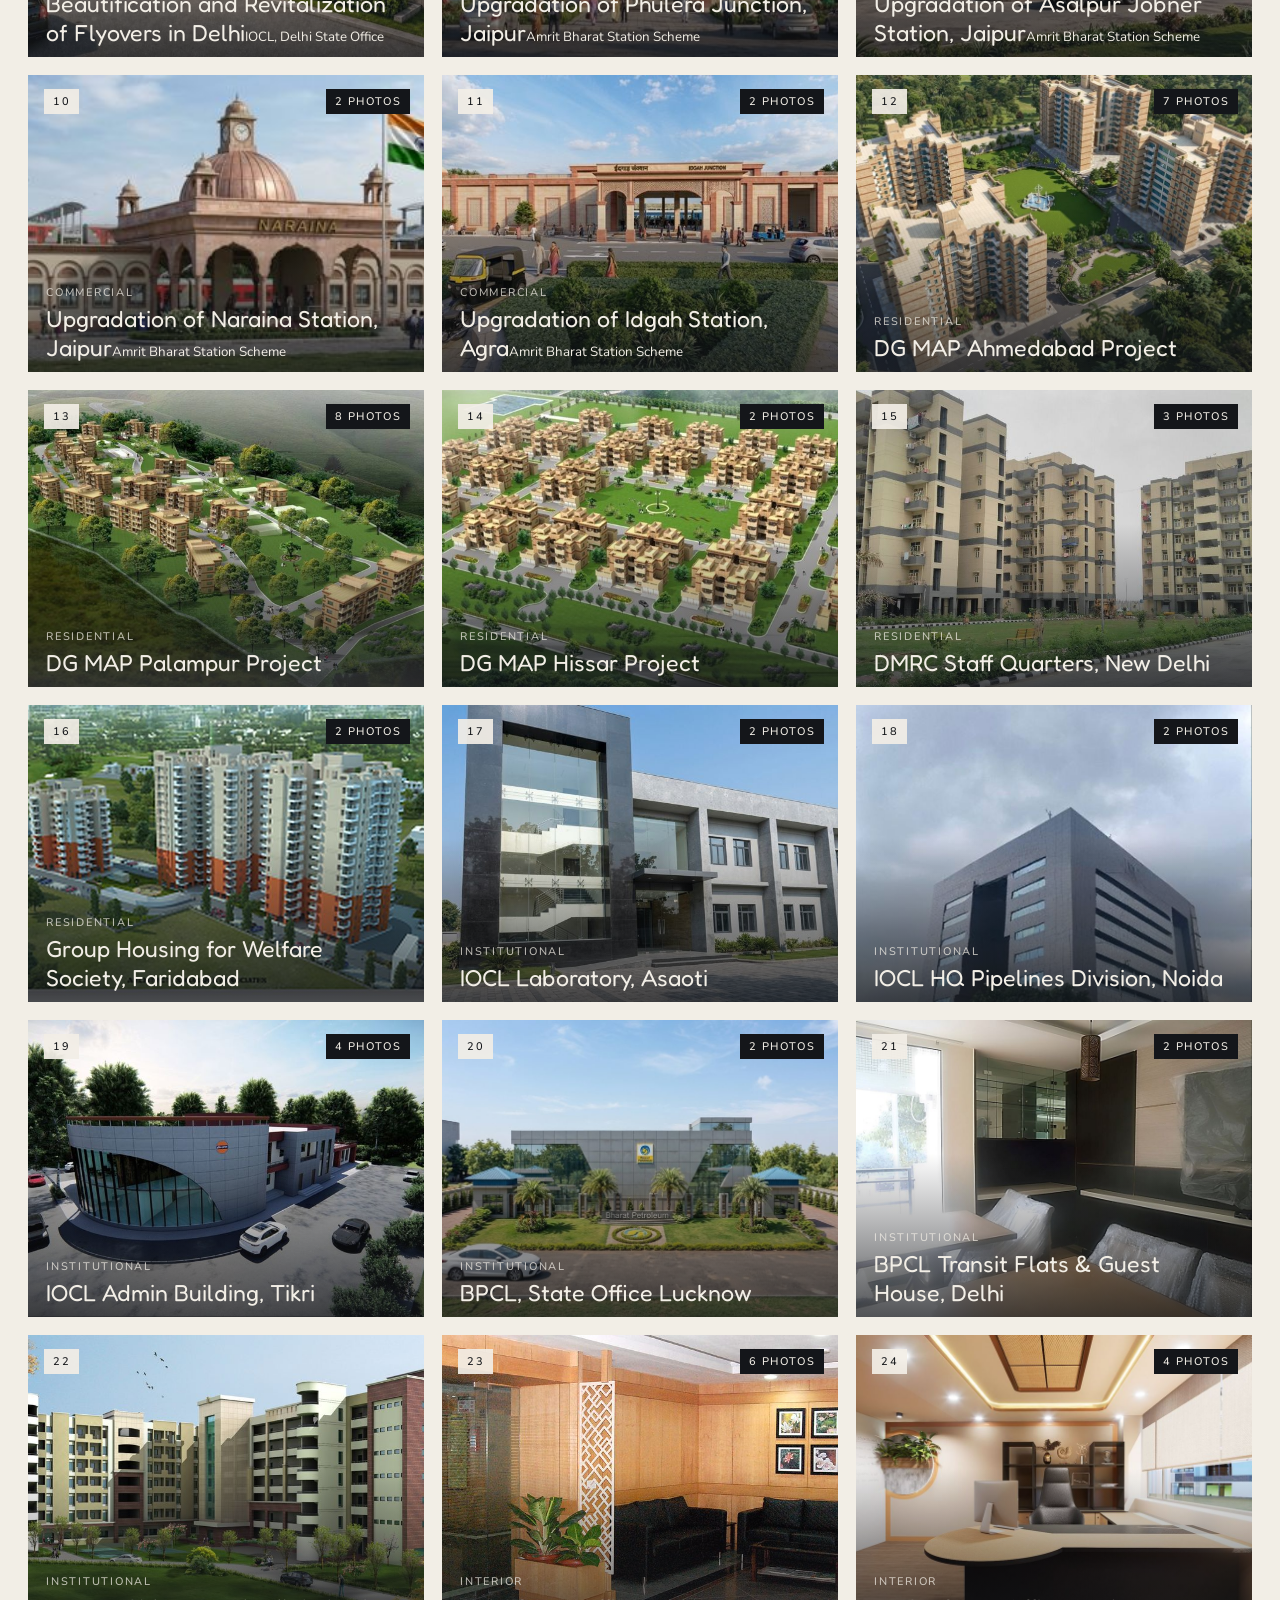
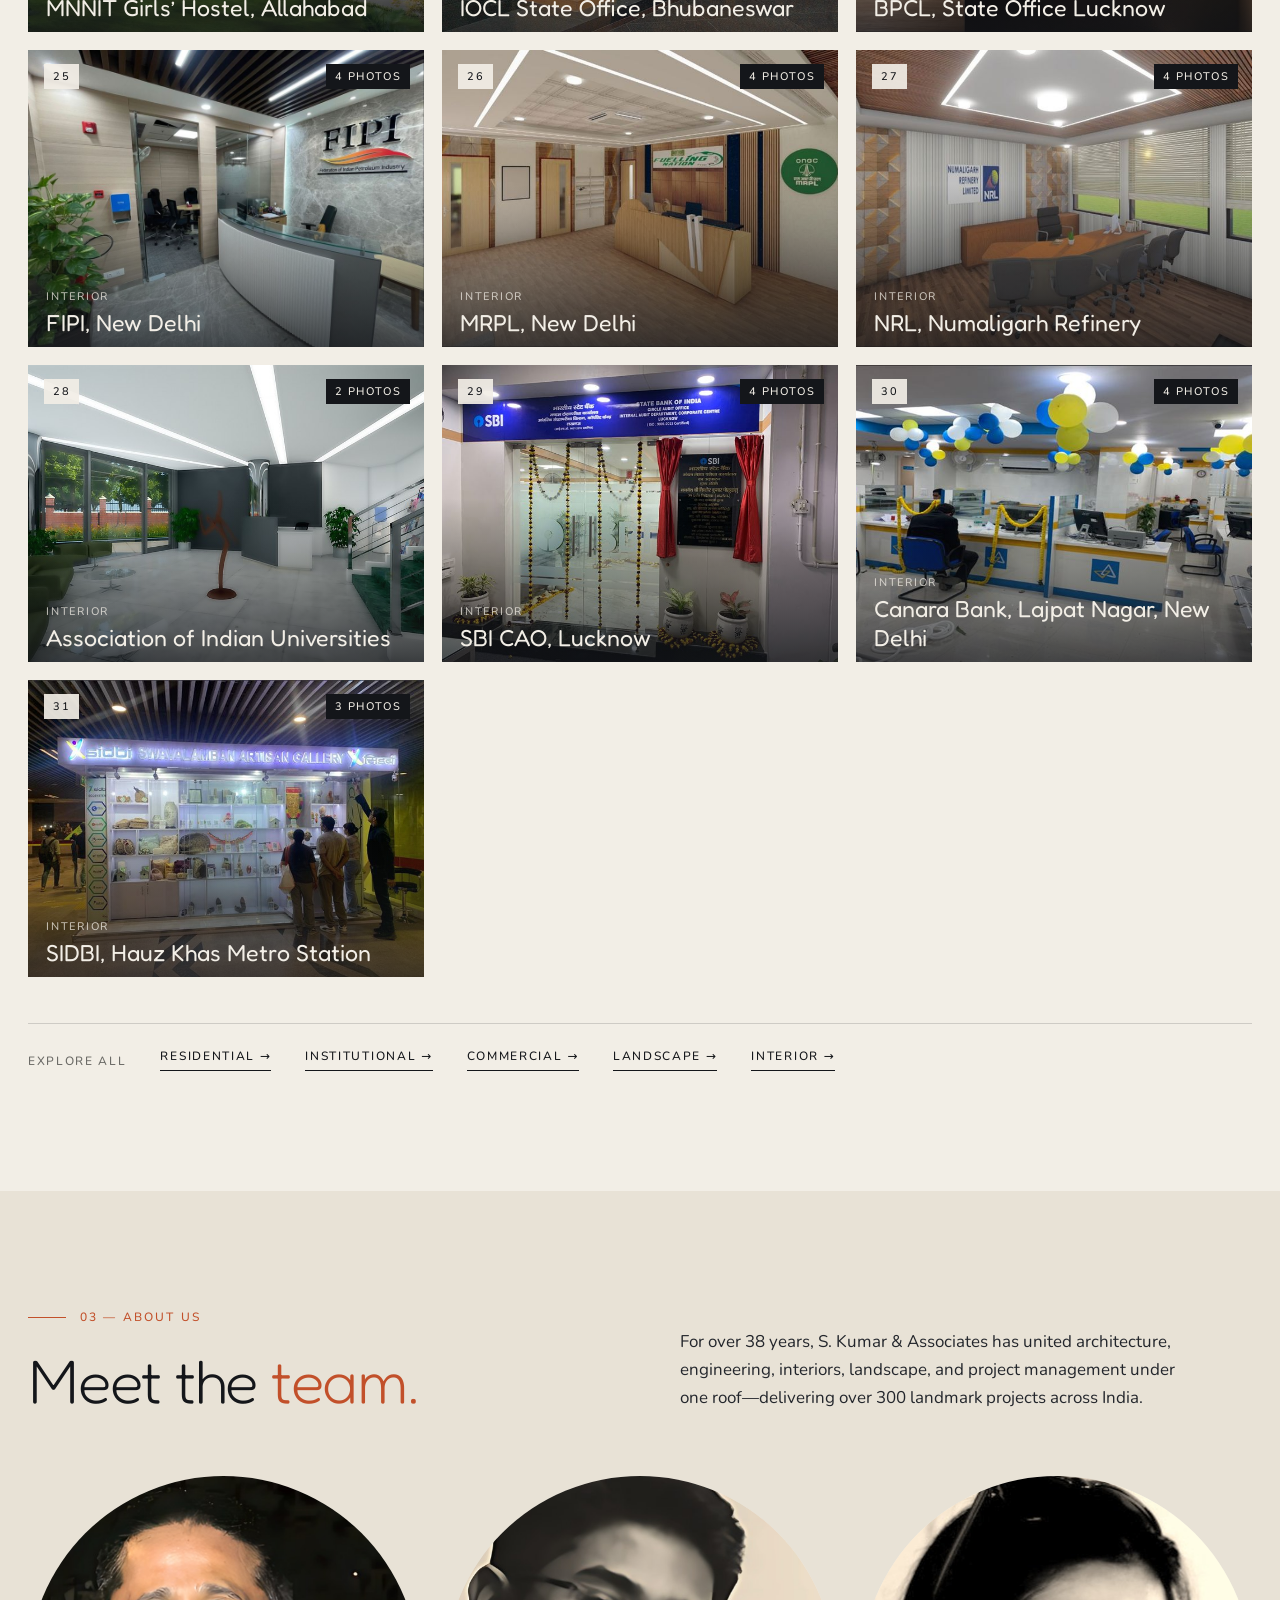
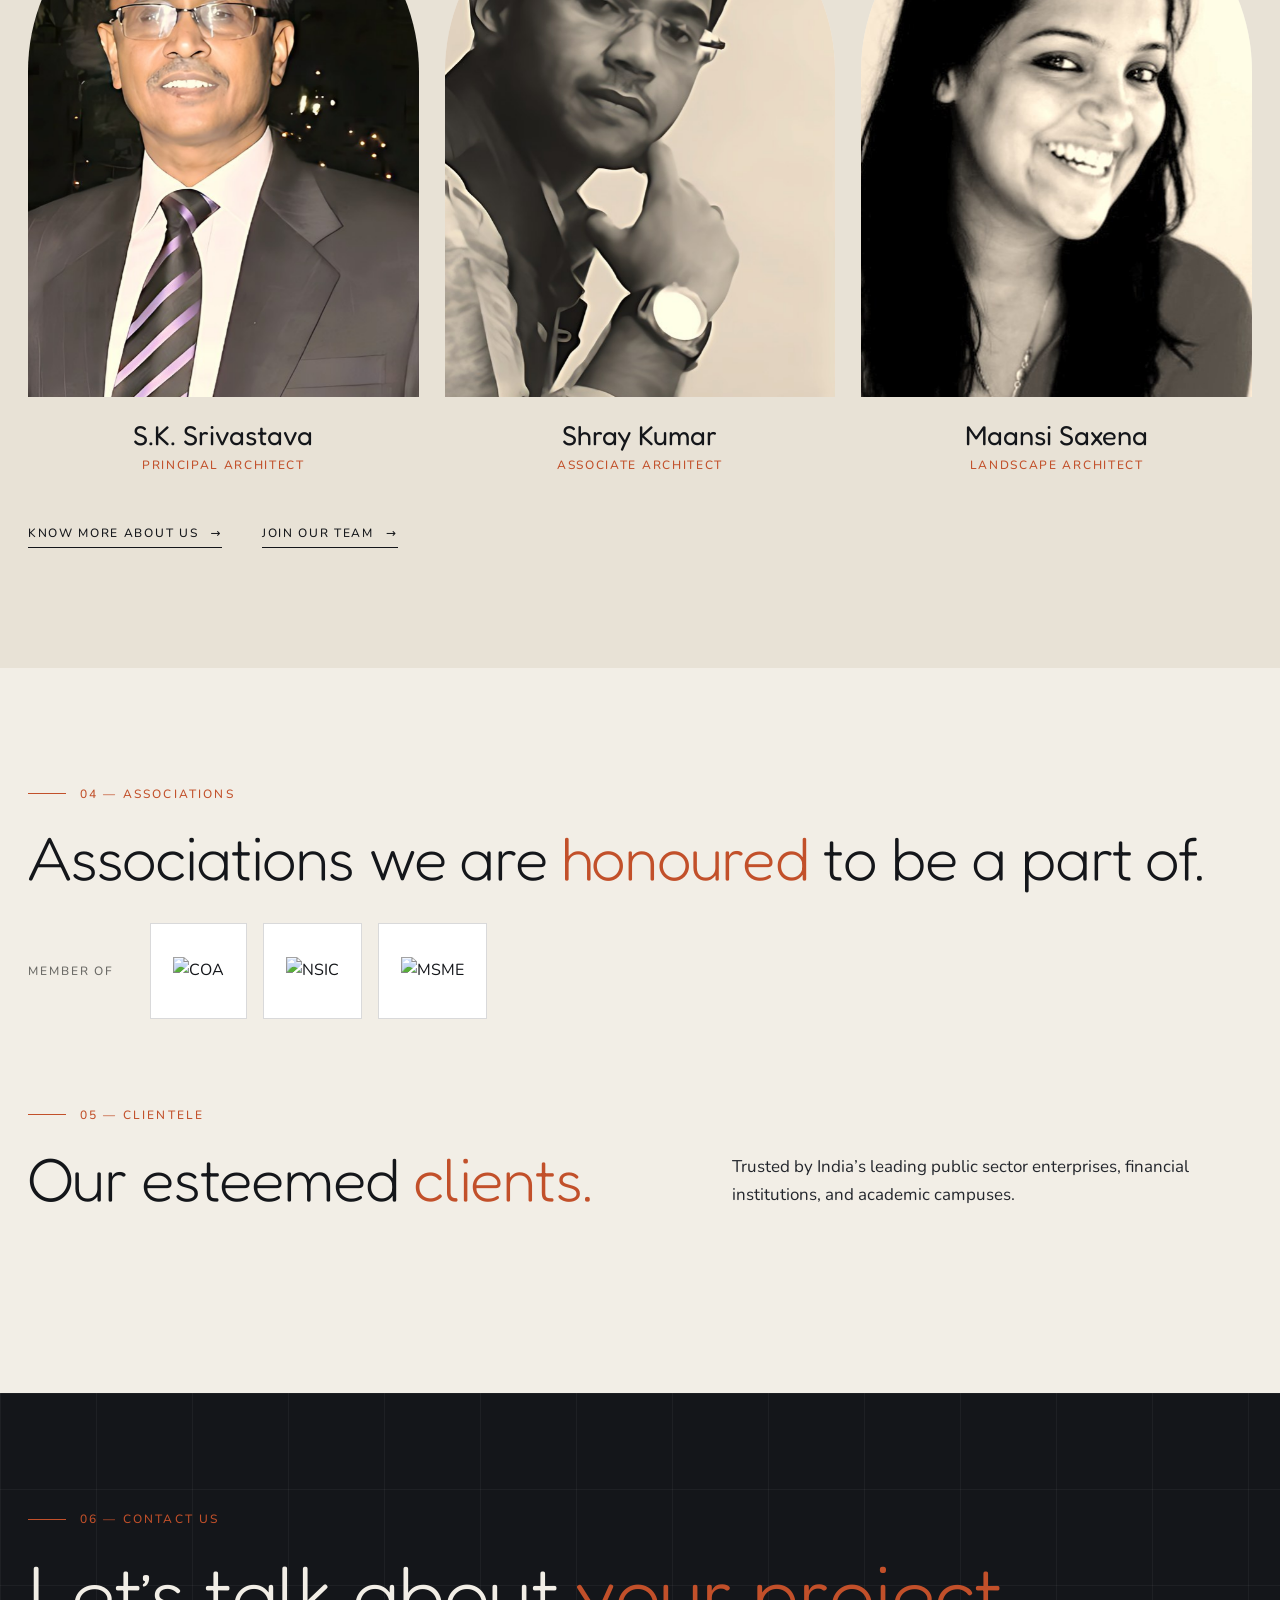
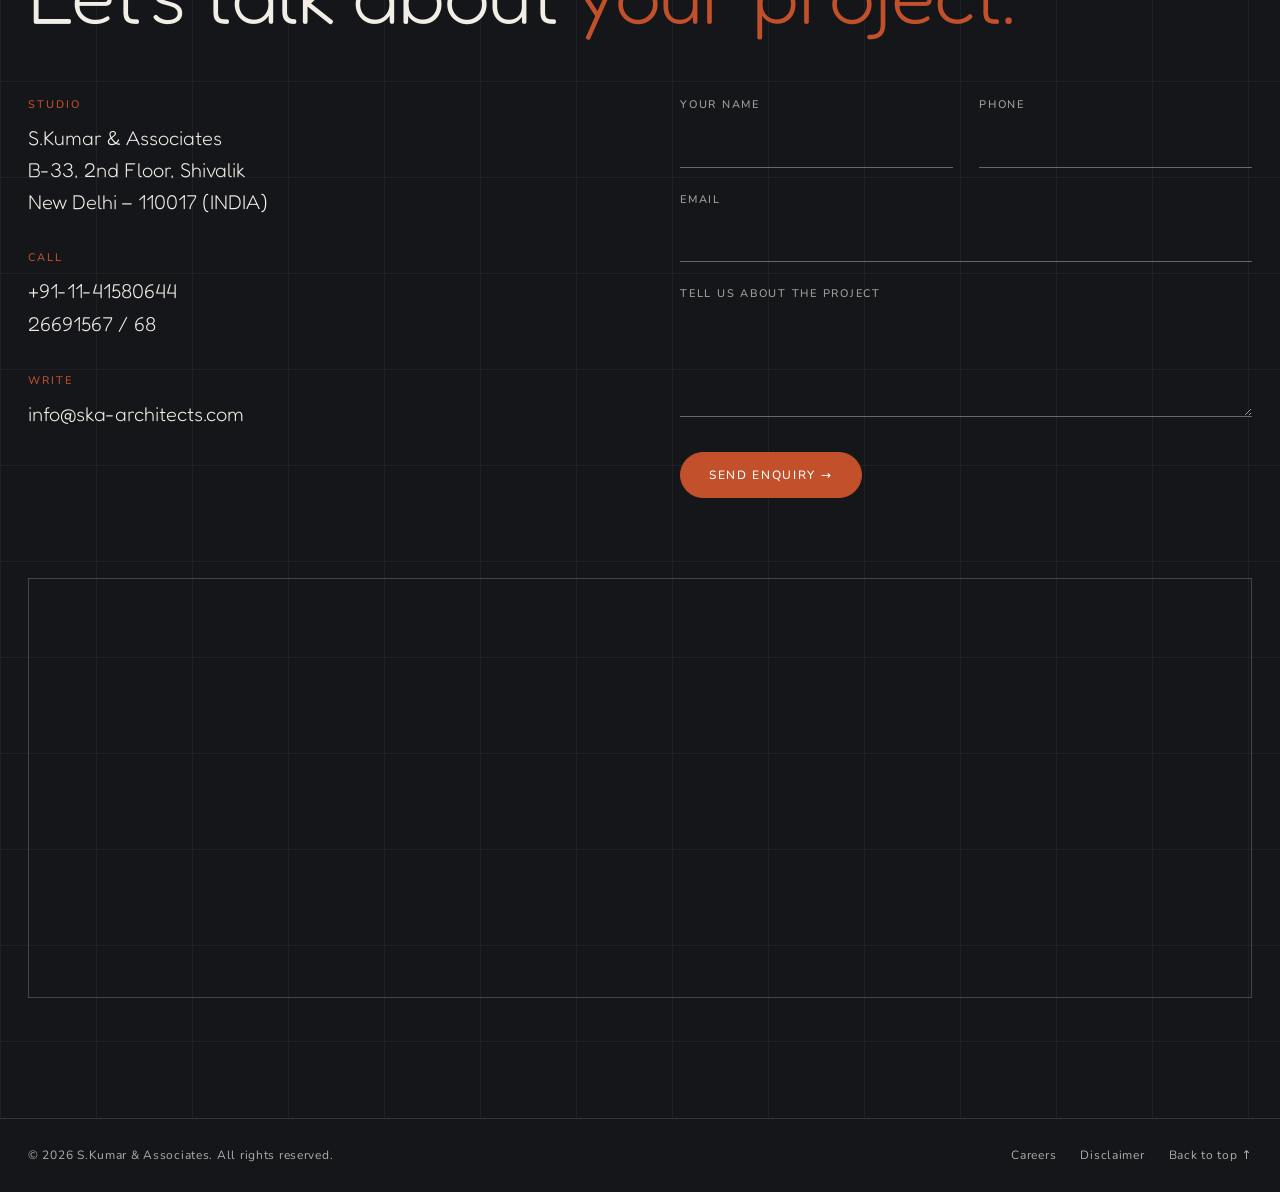
==== commit f8329d63: "Add files via upload" ====
--- a/index.html
+++ b/index.html
@@ -74,8 +74,8 @@
         <a class='btn btn-line' href='#contact'>Start a conversation</a>
       </div>
       <div class='hero-meta rv' style='--d:.32s'>
-        <div>Based in<b>New Delhi, India</b></div>
-        <div>Coordinates<b>28.5350&#176; N, 77.2079&#176; E</b></div>
+        <div>Based in <b>New Delhi, India</b></div>
+        <div>Coordinates <b>28.5350&#176; N, 77.2079&#176; E</b></div>
         <div>Practice<b>38+ years</b></div>
       </div>
     </div>
@@ -86,7 +86,7 @@
         <text><textPath href='#circ' textLength='380'>38+ YEARS OF PRACTICE &#183; NEW DELHI &#183; </textPath></text>
         <circle cx='80' cy='80' fill='#C2502A' r='6'/>
       </svg>
-      <div class='c1'><img alt='IOCL, Bhubaneswar' src='assets/img/iocl-bhub-hero.jpg'/></div>
+      <div class='c1'><img alt='IOCL State Office, Bhubaneswar' src='assets/img/iocl-bhub-hero.jpg'/></div>
       <div class='c2'><img alt='BPCL State Office, Lucknow' src='assets/img/bpcl-lucknow-1-t.jpg'/></div>
     </div>
   </div>
@@ -151,8 +151,8 @@
       </div>
     </div>
     <div class='pgrid'>
-      <button class='pcard' data-cat='institutional' data-full='assets/img/iocl-bbsr-ext-1.jpg' data-gallery='assets/img/iocl-bbsr-ext-1.jpg|assets/img/iocl-bbsr-ext-2.jpg|assets/img/iocl-bbsr-ext-3.jpg|assets/img/iocl-bbsr-ext-4.jpg|assets/img/iocl-bbsr-ext-5.jpg|assets/img/iocl-bhubaneswar.jpg' data-title='IOCL, Bhubaneswar' type='button'><img alt='IOCL, Bhubaneswar' loading='lazy' src='assets/img/iocl-bbsr-ext-1-t.jpg'/><span class='pn'>01</span><span class='pcount'>6 photos</span><span class='pc'><i>Institutional</i> <b>IOCL, Bhubaneswar</b></span></button>
-      <button class='pcard' data-cat='institutional' data-full='assets/img/guwahati-1.jpg' data-title='IOCL, Guwahati' type='button'><img alt='IOCL, Guwahati' loading='lazy' src='assets/img/guwahati-1-t.jpg'/><span class='pn'>02</span><span class='pc'><i>Institutional</i> <b>IOCL, Guwahati</b></span></button>
+      <button class='pcard' data-cat='institutional' data-full='assets/img/iocl-bbsr-ext-1.jpg' data-gallery='assets/img/iocl-bbsr-ext-1.jpg|assets/img/iocl-bbsr-ext-2.jpg|assets/img/iocl-bbsr-ext-3.jpg|assets/img/iocl-bbsr-ext-4.jpg|assets/img/iocl-bbsr-ext-5.jpg|assets/img/iocl-bhubaneswar.jpg' data-title='IOCL State Office, Bhubaneswar' type='button'><img alt='IOCL State Office, Bhubaneswar' loading='lazy' src='assets/img/iocl-bbsr-ext-1-t.jpg'/><span class='pn'>01</span><span class='pcount'>6 photos</span><span class='pc'><i>Institutional</i> <b>IOCL State Office, Bhubaneswar</b></span></button>
+      <button class='pcard' data-cat='institutional' data-full='assets/img/guwahati-1.jpg' data-title='IOCL NE Integrated State Office, Guwahati' type='button'><img alt='IOCL NE Integrated State Office, Guwahati' loading='lazy' src='assets/img/guwahati-1-t.jpg'/><span class='pn'>02</span><span class='pc'><i>Institutional</i> <b>IOCL NE Integrated State Office, Guwahati</b></span></button>
       <button class='pcard' data-cat='commercial' data-full='assets/img/boi-1.jpg' data-gallery='assets/img/boi-1.jpg|assets/img/boi-2.jpg|assets/img/boi-3.jpg|assets/img/boi-4.jpg|assets/img/boi-5.jpg' data-title='Administrative Office Building, Bank of India, Ranchi' type='button'><img alt='Administrative Office Building, Bank of India, Ranchi' loading='lazy' src='assets/img/boi-1-t.jpg'/><span class='pn'>03</span><span class='pcount'>5 photos</span><span class='pc'><i>Commercial</i> <b>Administrative Office Building, Bank of India, Ranchi</b></span></button>
       <button class='pcard' data-cat='institutional' data-full='assets/img/mrpl-canteen.jpg' data-title='MRPL Canteen Building, Mangaluru' type='button'><img alt='MRPL Canteen Building, Mangaluru' loading='lazy' src='assets/img/mrpl-canteen-t.jpg'/><span class='pn'>04</span><span class='pc'><i>Institutional</i> <b>MRPL Canteen Building, Mangaluru</b></span></button>
       <button class='pcard' data-cat='commercial' data-full='assets/img/sail-fac-1.jpg' data-gallery='assets/img/sail-fac-1.jpg|assets/img/sail-fac-2.jpg' data-title='SAIL CMO, Kolkata (Facade Works)' type='button'><img alt='SAIL CMO, Kolkata (Facade Works)' loading='lazy' src='assets/img/sail-fac-1-t.jpg'/><span class='pn'>05</span><span class='pcount'>2 photos</span><span class='pc'><i>Commercial</i> <b>SAIL CMO, Kolkata (Facade Works)</b></span></button>
@@ -165,15 +165,15 @@
       <button class='pcard' data-cat='residential' data-full='assets/img/chiloda-1.jpg' data-gallery='assets/img/chiloda-1.jpg|assets/img/agc-1.jpg|assets/img/agc-2.jpg|assets/img/gandhinagar.jpg|assets/img/chiloda-2.jpg|assets/img/agc-3.jpg|assets/img/agc-4.jpg' data-title='DG MAP Ahmedabad Project' type='button'><img alt='DG MAP Ahmedabad Project' loading='lazy' src='assets/img/chiloda-1-t.jpg'/><span class='pn'>12</span><span class='pcount'>7 photos</span><span class='pc'><i>Residential</i> <b>DG MAP Ahmedabad Project</b></span></button>
       <button class='pcard' data-cat='residential' data-full='assets/img/palampur.jpg' data-gallery='assets/img/palampur.jpg|assets/img/yol.jpg|assets/img/kangra-1.jpg|assets/img/kangra-2.jpg|assets/img/kangra-3.jpg|assets/img/kangra-4.jpg|assets/img/kangra-5.jpg|assets/img/kangra-6.jpg' data-title='DG MAP Palampur Project' type='button'><img alt='DG MAP Palampur Project' loading='lazy' src='assets/img/palampur-t.jpg'/><span class='pn'>13</span><span class='pcount'>8 photos</span><span class='pc'><i>Residential</i> <b>DG MAP Palampur Project</b></span></button>
       <button class='pcard' data-cat='residential' data-full='assets/img/hissar.jpg' data-gallery='assets/img/hissar.jpg|assets/img/hissar-2.jpg' data-title='DG MAP Hissar Project' type='button'><img alt='DG MAP Hissar Project' loading='lazy' src='assets/img/hissar-t.jpg'/><span class='pn'>14</span><span class='pcount'>2 photos</span><span class='pc'><i>Residential</i> <b>DG MAP Hissar Project</b></span></button>
-      <button class='pcard' data-cat='residential' data-full='assets/img/dmrc-delhi.jpg' data-gallery='assets/img/dmrc-delhi.jpg|assets/img/dmrc-2.jpg|assets/img/dmrc-3.jpg' data-title='DMRC, Delhi' type='button'><img alt='DMRC, Delhi' loading='lazy' src='assets/img/dmrc-delhi-t.jpg'/><span class='pn'>15</span><span class='pcount'>3 photos</span><span class='pc'><i>Residential</i> <b>DMRC, Delhi</b></span></button>
+      <button class='pcard' data-cat='residential' data-full='assets/img/dmrc-delhi.jpg' data-gallery='assets/img/dmrc-delhi.jpg|assets/img/dmrc-2.jpg|assets/img/dmrc-3.jpg' data-title='DMRC Staff Quarters, New Delhi' type='button'><img alt='DMRC Staff Quarters, New Delhi' loading='lazy' src='assets/img/dmrc-delhi-t.jpg'/><span class='pn'>15</span><span class='pcount'>3 photos</span><span class='pc'><i>Residential</i> <b>DMRC Staff Quarters, New Delhi</b></span></button>
       <button class='pcard' data-cat='residential' data-full='assets/img/faridabad-1.jpg' data-gallery='assets/img/faridabad-1.jpg|assets/img/faridabad-2.jpg' data-title='Group Housing for Welfare Society, Faridabad' type='button'><img alt='Group Housing for Welfare Society, Faridabad' loading='lazy' src='assets/img/faridabad-1-t.jpg'/><span class='pn'>16</span><span class='pcount'>2 photos</span><span class='pc'><i>Residential</i> <b>Group Housing for Welfare Society, Faridabad</b></span></button>
       <button class='pcard' data-cat='institutional' data-full='assets/img/lab-3.jpg' data-gallery='assets/img/lab-3.jpg|assets/img/lab-2.jpg' data-title='IOCL Laboratory, Asaoti' type='button'><img alt='IOCL Laboratory, Asaoti' loading='lazy' src='assets/img/lab-3-t.jpg'/><span class='pn'>17</span><span class='pcount'>2 photos</span><span class='pc'><i>Institutional</i> <b>IOCL Laboratory, Asaoti</b></span></button>
       <button class='pcard' data-cat='institutional' data-full='assets/img/noida-1.jpg' data-gallery='assets/img/noida-1.jpg|assets/img/noida-2.jpg' data-title='IOCL HQ Pipelines Division, Noida' type='button'><img alt='IOCL HQ Pipelines Division, Noida' loading='lazy' src='assets/img/noida-1-t.jpg'/><span class='pn'>18</span><span class='pcount'>2 photos</span><span class='pc'><i>Institutional</i> <b>IOCL HQ Pipelines Division, Noida</b></span></button>
       <button class='pcard' data-cat='institutional' data-full='assets/img/tikri-1.jpg' data-gallery='assets/img/tikri-1.jpg|assets/img/tikri-2.jpg|assets/img/tikri-3.jpg|assets/img/tikri-4.jpg' data-title='IOCL Admin Building, Tikri' type='button'><img alt='IOCL Admin Building, Tikri' loading='lazy' src='assets/img/tikri-1-t.jpg'/><span class='pn'>19</span><span class='pcount'>4 photos</span><span class='pc'><i>Institutional</i> <b>IOCL Admin Building, Tikri</b></span></button>
       <button class='pcard' data-cat='institutional' data-full='assets/img/bpcl-lucknow-1.jpg' data-gallery='assets/img/bpcl-lucknow-1.jpg|assets/img/bpcl-lucknow-2.jpg' data-title='BPCL, State Office Lucknow' type='button'><img alt='BPCL, State Office Lucknow' loading='lazy' src='assets/img/bpcl-lucknow-1-t.jpg'/><span class='pn'>20</span><span class='pcount'>2 photos</span><span class='pc'><i>Institutional</i> <b>BPCL, State Office Lucknow</b></span></button>
       <button class='pcard' data-cat='institutional' data-full='assets/img/transit-1.jpg' data-gallery='assets/img/transit-1.jpg|assets/img/transit-2.jpg' data-title='BPCL Transit Flats &amp; Guest House, Delhi' type='button'><img alt='BPCL Transit Flats &amp; Guest House, Delhi' loading='lazy' src='assets/img/transit-1-t.jpg'/><span class='pn'>21</span><span class='pcount'>2 photos</span><span class='pc'><i>Institutional</i> <b>BPCL Transit Flats &amp; Guest House, Delhi</b></span></button>
-      <button class='pcard' data-cat='institutional' data-full='assets/img/mnnit-allahabad.jpg' data-title='MNNIT, Allahabad' type='button'><img alt='MNNIT, Allahabad' loading='lazy' src='assets/img/mnnit-allahabad-t.jpg'/><span class='pn'>22</span><span class='pc'><i>Institutional</i> <b>MNNIT, Allahabad</b></span></button>
-      <button class='pcard' data-cat='interior' data-full='assets/img/iocl-bbsr-int-1.jpg' data-gallery='assets/img/iocl-bbsr-int-1.jpg|assets/img/iocl-bbsr-int-2.jpg|assets/img/iocl-bbsr-int-3.jpg|assets/img/iocl-bbsr-int-4.jpg|assets/img/iocl-bbsr-int-5.jpg|assets/img/iocl-bbsr-int-6.jpg' data-title='IOCL, Bhubaneswar' type='button'><img alt='IOCL, Bhubaneswar' loading='lazy' src='assets/img/iocl-bbsr-int-1-t.jpg'/><span class='pn'>23</span><span class='pcount'>6 photos</span><span class='pc'><i>Interior</i> <b>IOCL, Bhubaneswar</b></span></button>
+      <button class='pcard' data-cat='institutional' data-full='assets/img/mnnit-allahabad.jpg' data-title='MNNIT Girls&#8217; Hostel, Allahabad' type='button'><img alt='MNNIT Girls&#8217; Hostel, Allahabad' loading='lazy' src='assets/img/mnnit-allahabad-t.jpg'/><span class='pn'>22</span><span class='pc'><i>Institutional</i> <b>MNNIT Girls&#8217; Hostel, Allahabad</b></span></button>
+      <button class='pcard' data-cat='interior' data-full='assets/img/iocl-bbsr-int-1.jpg' data-gallery='assets/img/iocl-bbsr-int-1.jpg|assets/img/iocl-bbsr-int-2.jpg|assets/img/iocl-bbsr-int-3.jpg|assets/img/iocl-bbsr-int-4.jpg|assets/img/iocl-bbsr-int-5.jpg|assets/img/iocl-bbsr-int-6.jpg' data-title='IOCL State Office, Bhubaneswar' type='button'><img alt='IOCL State Office, Bhubaneswar' loading='lazy' src='assets/img/iocl-bbsr-int-1-t.jpg'/><span class='pn'>23</span><span class='pcount'>6 photos</span><span class='pc'><i>Interior</i> <b>IOCL State Office, Bhubaneswar</b></span></button>
       <button class='pcard' data-cat='interior' data-full='assets/img/bpcl-lko-int-1.jpg' data-gallery='assets/img/bpcl-lko-int-1.jpg|assets/img/bpcl-lko-int-2.jpg|assets/img/bpcl-lko-int-3.jpg|assets/img/bpcl-lko-int-4.jpg' data-title='BPCL, State Office Lucknow' type='button'><img alt='BPCL, State Office Lucknow' loading='lazy' src='assets/img/bpcl-lko-int-1-t.jpg'/><span class='pn'>24</span><span class='pcount'>4 photos</span><span class='pc'><i>Interior</i> <b>BPCL, State Office Lucknow</b></span></button>
       <button class='pcard' data-cat='interior' data-full='assets/img/fipi-1.jpg' data-gallery='assets/img/fipi-1.jpg|assets/img/fipi-2.jpg|assets/img/fipi-3.jpg|assets/img/fipi-4.jpg' data-title='FIPI, New Delhi' type='button'><img alt='FIPI, New Delhi' loading='lazy' src='assets/img/fipi-1-t.jpg'/><span class='pn'>25</span><span class='pcount'>4 photos</span><span class='pc'><i>Interior</i> <b>FIPI, New Delhi</b></span></button>
       <button class='pcard' data-cat='interior' data-full='assets/img/mrpl-nd-1.jpg' data-gallery='assets/img/mrpl-nd-1.jpg|assets/img/mrpl-nd-2.jpg|assets/img/mrpl-nd-3.jpg|assets/img/mrpl-nd-4.jpg' data-title='MRPL, New Delhi' type='button'><img alt='MRPL, New Delhi' loading='lazy' src='assets/img/mrpl-nd-1-t.jpg'/><span class='pn'>26</span><span class='pcount'>4 photos</span><span class='pc'><i>Interior</i> <b>MRPL, New Delhi</b></span></button>
@@ -235,46 +235,46 @@
       <p class='lead rv'>Trusted by India&#8217;s leading public sector enterprises, financial institutions, and academic campuses.</p>
     </div>
     <div class='logo-band rv'><div class='logo-marquee'><div class='logo-track'>
-<div class='logo-item'><img alt='Client logo' src='https://blogger.googleusercontent.com/img/b/R29vZ2xl/AVvXsEgnP1ed8YPhLCpwzH4mXobBf63Nt8dAnpvTdNNtecBgmL7vJHU2jhZXmWACcpJQSY5TvoajT9105_OVbxnBVPK41pKi_QvbuOIhn-vgJH__xB6f49otmrawe_U6irZDFIyp-6OmpMCfmSnuO8kqjhHgCCjVJVGENhEwmXD2lTnZPcXE6P17_3_BVz9l/s300/ir_logo.jpg'/></div>
-<div class='logo-item'><img alt='Client logo' src='https://blogger.googleusercontent.com/img/b/R29vZ2xl/AVvXsEjvcwcM4eIFXKQoEwuKx5w9f_enOFxsDb28uYJJTFgnFfygPzS8Vt737kBxIFfb2TAix5UYMycxlXUa8iB8sA-oH1fms5u8h3gLUlugyv0WxV3dhdvPIQSIwRSjXjz1EhlCQmdoK5CzR641WNYiEv7a9XhRKOzulg3zUkVxDfpWIAQ5TsCOn2t2YRIR/s1600/nrl-logo.jpg'/></div>
-<div class='logo-item'><img alt='Client logo' src='https://blogger.googleusercontent.com/img/b/R29vZ2xl/AVvXsEg0Rslkqt0Wa1_WtHypIpo7biHgvfbnjdNkxMPY8SI2qSxXmYcMonvT246LOep-IHSO1DmtaB8ERJnrAp35M_2vRpsHnVg-K3ImXJ1MOF-pIwAGKbsZ6j8XTep7viH2V9ulAHeaRaJprF8/s300/iocl-logo.png'/></div>
-<div class='logo-item'><img alt='Client logo' src='https://blogger.googleusercontent.com/img/a/AVvXsEjgO9LOKHA_XOSP19S8Ss4WDuT-xGj0GRl_wIXc5-hjYK1trvW1dMv92-eZWHVdTGtT99MYJllLxuLZOdO_GhUqdlodRMRp98zX0b6FKgcZRIMzGBFUKCnS0rziwalFZDSomVnuDEgPs-u-80V9JH1KvCi8Kl93z2ivVpkTs5TKEVCQy8y7bm7CQUBl=s300'/></div>
-<div class='logo-item'><img alt='Client logo' src='https://blogger.googleusercontent.com/img/b/R29vZ2xl/AVvXsEhdBuL68wek1HAnr4Bx1LMGm2MGGrilIsP60h0Oqh0is7mZuugsiCikEJdu0l04X0Us2yy-BEaazhOegm3wlvegw_m7Qk8xYyb6vaA38iBHcjBb7Mi1ggj-wJu8Sj0zgZpccCp429WS3RQ/s300/bpcl-logo.png'/></div>
-<div class='logo-item'><img alt='Client logo' src='https://blogger.googleusercontent.com/img/b/R29vZ2xl/AVvXsEgY71DJFQisXEsD-18iL4t5J7VFSKzLphZ71ErFzgYVtGbwKbcxgLsTDjEHzpRKv-PCyUkvLU5DH0r_NNKhH86G1y743NnAPyPDSaHSCVadHs3uQFT6bzTc4jkzi_aaJeINd-_pswHeLao/w320-h320/dp-logo.png'/></div>
-<div class='logo-item'><img alt='Client logo' src='https://blogger.googleusercontent.com/img/b/R29vZ2xl/AVvXsEh7TBKj-L97zBeyS0wFR8Z9HOm1oQmLloUtadmjFMoAk7MEaMwbA0qDFG-Gogj4Qi48qNnxottRubcMxprIuuvCdjhOezF1Hj4rChMWYLV4TRkNk1wcUZK84_ZVF_jG4QvXP31QSMrBj4E/s300/mnnit-logo.png'/></div>
-<div class='logo-item'><img alt='Client logo' src='https://blogger.googleusercontent.com/img/a/AVvXsEgNN5_-TzdaAFf-tUrDZOD4U08uivWOckVTd2H-4Rg8a1wJIRRknbtk0y1-i4lxDEEEc1GOAXFa6CZhyDQy3lF3QgoBv1jmNqWEsW3WsPAF6lW3Gsf-Daq1WhS0FqzKvpSfYi630nU2rPBCcuSFbr3hFfBm57MQAkViA2d7AnQWoROC4Qr3rhfRGa8B=s300'/></div>
-<div class='logo-item'><img alt='Client logo' src='https://blogger.googleusercontent.com/img/b/R29vZ2xl/AVvXsEgzWU5wRSLINqyOOQ0gdRXIMQ7-2XUKnfxa3fCgM1PnSeDG_FdPs71xP25BzFCQbZpivSz68AostDJenIPyAl-BWBVAXLD4UW11fEVJYhl6rwfK5-cWFSPjBOL0zd2R-O_BEwj-w27kF-U/s300/sirb-logo.png'/></div>
-<div class='logo-item'><img alt='Client logo' src='https://blogger.googleusercontent.com/img/b/R29vZ2xl/AVvXsEifxTX9fFEgvnhjOnEOnGPVujl_6nfP0oUTC6bLB30Q54PJFLae7ksLTXab31lfYJaAkGg7L_PG8jAmWSSCJhQldKtcTzD6r5qVayzGYiPWk7CAQK_PUmb_HM9d72JcChgze98sT4-ij7M/s300/aiu-logo.png'/></div>
-<div class='logo-item'><img alt='Client logo' src='https://blogger.googleusercontent.com/img/b/R29vZ2xl/AVvXsEjzqOGWlVR_lXu47d4TX_80rGQJKbdERNGTfxs-5XFZ1fczkLdw9qrmz-9t1GVyMPAS78ICWkoh0-uhHC6_oeVGSz0VS6wCe5nQXy3UnZsu0SNDUelo0B0SARi-gZ6RoFnTFXXouk0W_gg/s300/idbi-logo.jpg'/></div>
-<div class='logo-item'><img alt='Client logo' src='https://blogger.googleusercontent.com/img/b/R29vZ2xl/AVvXsEizXS80fUUJrQH0AApZblRnWitV_tJFUvFZ_11StS4YyFkSaw0NKHGDSyyMr4Z4rmW4mFG8zW9auNg-7136vSSrdw_3CpS7BSi5qa-vfcC30QX5LksqN4HcMuTlhaAY7l_qLMJ0BO_WOnA/s300/bro-logo.png'/></div>
-<div class='logo-item'><img alt='Client logo' src='https://blogger.googleusercontent.com/img/b/R29vZ2xl/AVvXsEhsmCGAEn78hl__WD-bWSk3i5Ih5NIR7BW3q1lMdvrLqk5D481FzivcfdpBbNttk18b0cYJZ1JOhWmzSxZ5T4ApSbpqawIstt7WOm_4Utnz3RR1PQZJDUaFMuhUYQjhdCqD5msNyEwh4wY/s300/balco-logo.jpg'/></div>
-<div class='logo-item'><img alt='Client logo' src='https://blogger.googleusercontent.com/img/b/R29vZ2xl/AVvXsEjGyQWlv5gtw921v5STJxcpWj4ySVbkZ_JzR1ZaameAvP4mP3QINZjq5wXZ49dbIR7-QIbZv8nvbHxu5iACCuUsfgMwizFLVIh-To4QpL5sJ9WpVDgMDq-3WHajgZBmhBB0DTc_z5lh7IU/s300/uco-logo.png'/></div>
-<div class='logo-item'><img alt='Client logo' src='https://blogger.googleusercontent.com/img/b/R29vZ2xl/AVvXsEjfY3zTOivbxzB4wqB_3nEVEMv16J3dBXoM6LffJwFAYuvXl753vEjJHM3hc8kZ5TRk_CtxblhD8iXBrLIsjAfv2LZEAgBgiCihjhuyQgo0_vVKIThSNUMZt5eZJrHWHvcpdANH_cdYFIk/s300/drinkp-logo.png'/></div>
-<div class='logo-item'><img alt='Client logo' src='https://blogger.googleusercontent.com/img/b/R29vZ2xl/AVvXsEjhdUOzO8rcHMCr1m-4q_dyU5SxT3hNQo7L3K20lh8vjss7yCGwvOULkQczoHXCgoOWdCgDQYsVDowAoNtjDq3rz_XbP9gBrp7GZt0T_e6zcBmsmj94cjN3uKIa6UlSodG_JikrZIDKq6o/s300/can-bank-logo.jpg'/></div>
-<div class='logo-item'><img alt='Client logo' src='https://blogger.googleusercontent.com/img/b/R29vZ2xl/AVvXsEgueBE5V3K4QxChn5N8iP0ow2lDVsjv_V53GwPbfqUhl3tkbu-fXpQKbEijolXkhly-huTEcyI1yV4uJ4W20f1T_TZuIUTjfQYvv-kcyqSEKJ8bAqtX0X9CbBSBOLiQCPuHXxKwlqcTfXU/s300/bom-logo.gif'/></div>
-<div class='logo-item'><img alt='Client logo' src='https://blogger.googleusercontent.com/img/b/R29vZ2xl/AVvXsEjXdlIe3KuYh60SxVd7M7g7FaauH7c-nGNLkIOkLOAGgHPdtQHnvdEHuaTh4uX7YNCl71CHqcmOCZjw2vZquWBxV0UX9tK_EfyMuEWzAR42K87arnBKZnCP3MptPRfHgvZqTyGLOtWKz1M/s300/bob-logo.jpg'/></div>
-<div class='logo-item'><img alt='Client logo' src='https://blogger.googleusercontent.com/img/b/R29vZ2xl/AVvXsEjju84Rz77O_bJABy6_Nnff1ntd85mI3FrHYzRMMltTdaAwCoEJM5S6jJpUJQdZrCWLUnoEZhelOgJ3RH82eSsYPCYHTeccdVAr8hfFpBxKQKD-H2a9ly3L6eZOVLWReb-FWrAKlQwqcSg/s300/indusind-logo.png'/></div>
-<div class='logo-item'><img alt='Client logo' src='https://blogger.googleusercontent.com/img/a/AVvXsEicYnFD5hOZW3ssmi1UV9fJykEBsS9H8pfYGfZFTSKbkbtfPYIFHHWkqL8Kg9sSV4p2RlLQ8uNvucNZyoPhF8-P-RhWqdCD2I4qQGt35-BboddHUdZdWdg21OloQLMzrBGTaCjdimYQ16QDuohmepsLSKidVH7o3kgv2mFsyTb4HQHTxcAXNDP_5Rs4=s300'/></div>
+<div class='logo-item'><img alt='Indian Railways logo' src='https://blogger.googleusercontent.com/img/b/R29vZ2xl/AVvXsEgnP1ed8YPhLCpwzH4mXobBf63Nt8dAnpvTdNNtecBgmL7vJHU2jhZXmWACcpJQSY5TvoajT9105_OVbxnBVPK41pKi_QvbuOIhn-vgJH__xB6f49otmrawe_U6irZDFIyp-6OmpMCfmSnuO8kqjhHgCCjVJVGENhEwmXD2lTnZPcXE6P17_3_BVz9l/s300/ir_logo.jpg'/></div>
+<div class='logo-item'><img alt='Numaligarh Refinery Limited (NRL) logo' src='https://blogger.googleusercontent.com/img/b/R29vZ2xl/AVvXsEjvcwcM4eIFXKQoEwuKx5w9f_enOFxsDb28uYJJTFgnFfygPzS8Vt737kBxIFfb2TAix5UYMycxlXUa8iB8sA-oH1fms5u8h3gLUlugyv0WxV3dhdvPIQSIwRSjXjz1EhlCQmdoK5CzR641WNYiEv7a9XhRKOzulg3zUkVxDfpWIAQ5TsCOn2t2YRIR/s1600/nrl-logo.jpg'/></div>
+<div class='logo-item'><img alt='Indian Oil Corporation Limited (IOCL) logo' src='https://blogger.googleusercontent.com/img/b/R29vZ2xl/AVvXsEg0Rslkqt0Wa1_WtHypIpo7biHgvfbnjdNkxMPY8SI2qSxXmYcMonvT246LOep-IHSO1DmtaB8ERJnrAp35M_2vRpsHnVg-K3ImXJ1MOF-pIwAGKbsZ6j8XTep7viH2V9ulAHeaRaJprF8/s300/iocl-logo.png'/></div>
+<div class='logo-item'><img alt='Client organisation logo' src='https://blogger.googleusercontent.com/img/a/AVvXsEjgO9LOKHA_XOSP19S8Ss4WDuT-xGj0GRl_wIXc5-hjYK1trvW1dMv92-eZWHVdTGtT99MYJllLxuLZOdO_GhUqdlodRMRp98zX0b6FKgcZRIMzGBFUKCnS0rziwalFZDSomVnuDEgPs-u-80V9JH1KvCi8Kl93z2ivVpkTs5TKEVCQy8y7bm7CQUBl=s300'/></div>
+<div class='logo-item'><img alt='Bharat Petroleum Corporation Limited (BPCL) logo' src='https://blogger.googleusercontent.com/img/b/R29vZ2xl/AVvXsEhdBuL68wek1HAnr4Bx1LMGm2MGGrilIsP60h0Oqh0is7mZuugsiCikEJdu0l04X0Us2yy-BEaazhOegm3wlvegw_m7Qk8xYyb6vaA38iBHcjBb7Mi1ggj-wJu8Sj0zgZpccCp429WS3RQ/s300/bpcl-logo.png'/></div>
+<div class='logo-item'><img alt='Client organisation logo' src='https://blogger.googleusercontent.com/img/b/R29vZ2xl/AVvXsEgY71DJFQisXEsD-18iL4t5J7VFSKzLphZ71ErFzgYVtGbwKbcxgLsTDjEHzpRKv-PCyUkvLU5DH0r_NNKhH86G1y743NnAPyPDSaHSCVadHs3uQFT6bzTc4jkzi_aaJeINd-_pswHeLao/w320-h320/dp-logo.png'/></div>
+<div class='logo-item'><img alt='Motilal Nehru National Institute of Technology (MNNIT) Allahabad logo' src='https://blogger.googleusercontent.com/img/b/R29vZ2xl/AVvXsEh7TBKj-L97zBeyS0wFR8Z9HOm1oQmLloUtadmjFMoAk7MEaMwbA0qDFG-Gogj4Qi48qNnxottRubcMxprIuuvCdjhOezF1Hj4rChMWYLV4TRkNk1wcUZK84_ZVF_jG4QvXP31QSMrBj4E/s300/mnnit-logo.png'/></div>
+<div class='logo-item'><img alt='Client organisation logo' src='https://blogger.googleusercontent.com/img/a/AVvXsEgNN5_-TzdaAFf-tUrDZOD4U08uivWOckVTd2H-4Rg8a1wJIRRknbtk0y1-i4lxDEEEc1GOAXFa6CZhyDQy3lF3QgoBv1jmNqWEsW3WsPAF6lW3Gsf-Daq1WhS0FqzKvpSfYi630nU2rPBCcuSFbr3hFfBm57MQAkViA2d7AnQWoROC4Qr3rhfRGa8B=s300'/></div>
+<div class='logo-item'><img alt='Client organisation logo' src='https://blogger.googleusercontent.com/img/b/R29vZ2xl/AVvXsEgzWU5wRSLINqyOOQ0gdRXIMQ7-2XUKnfxa3fCgM1PnSeDG_FdPs71xP25BzFCQbZpivSz68AostDJenIPyAl-BWBVAXLD4UW11fEVJYhl6rwfK5-cWFSPjBOL0zd2R-O_BEwj-w27kF-U/s300/sirb-logo.png'/></div>
+<div class='logo-item'><img alt='Association of Indian Universities (AIU) logo' src='https://blogger.googleusercontent.com/img/b/R29vZ2xl/AVvXsEifxTX9fFEgvnhjOnEOnGPVujl_6nfP0oUTC6bLB30Q54PJFLae7ksLTXab31lfYJaAkGg7L_PG8jAmWSSCJhQldKtcTzD6r5qVayzGYiPWk7CAQK_PUmb_HM9d72JcChgze98sT4-ij7M/s300/aiu-logo.png'/></div>
+<div class='logo-item'><img alt='IDBI Bank logo' src='https://blogger.googleusercontent.com/img/b/R29vZ2xl/AVvXsEjzqOGWlVR_lXu47d4TX_80rGQJKbdERNGTfxs-5XFZ1fczkLdw9qrmz-9t1GVyMPAS78ICWkoh0-uhHC6_oeVGSz0VS6wCe5nQXy3UnZsu0SNDUelo0B0SARi-gZ6RoFnTFXXouk0W_gg/s300/idbi-logo.jpg'/></div>
+<div class='logo-item'><img alt='Border Roads Organisation (BRO) logo' src='https://blogger.googleusercontent.com/img/b/R29vZ2xl/AVvXsEizXS80fUUJrQH0AApZblRnWitV_tJFUvFZ_11StS4YyFkSaw0NKHGDSyyMr4Z4rmW4mFG8zW9auNg-7136vSSrdw_3CpS7BSi5qa-vfcC30QX5LksqN4HcMuTlhaAY7l_qLMJ0BO_WOnA/s300/bro-logo.png'/></div>
+<div class='logo-item'><img alt='BALCO logo' src='https://blogger.googleusercontent.com/img/b/R29vZ2xl/AVvXsEhsmCGAEn78hl__WD-bWSk3i5Ih5NIR7BW3q1lMdvrLqk5D481FzivcfdpBbNttk18b0cYJZ1JOhWmzSxZ5T4ApSbpqawIstt7WOm_4Utnz3RR1PQZJDUaFMuhUYQjhdCqD5msNyEwh4wY/s300/balco-logo.jpg'/></div>
+<div class='logo-item'><img alt='UCO Bank logo' src='https://blogger.googleusercontent.com/img/b/R29vZ2xl/AVvXsEjGyQWlv5gtw921v5STJxcpWj4ySVbkZ_JzR1ZaameAvP4mP3QINZjq5wXZ49dbIR7-QIbZv8nvbHxu5iACCuUsfgMwizFLVIh-To4QpL5sJ9WpVDgMDq-3WHajgZBmhBB0DTc_z5lh7IU/s300/uco-logo.png'/></div>
+<div class='logo-item'><img alt='Client organisation logo' src='https://blogger.googleusercontent.com/img/b/R29vZ2xl/AVvXsEjfY3zTOivbxzB4wqB_3nEVEMv16J3dBXoM6LffJwFAYuvXl753vEjJHM3hc8kZ5TRk_CtxblhD8iXBrLIsjAfv2LZEAgBgiCihjhuyQgo0_vVKIThSNUMZt5eZJrHWHvcpdANH_cdYFIk/s300/drinkp-logo.png'/></div>
+<div class='logo-item'><img alt='Canara Bank logo' src='https://blogger.googleusercontent.com/img/b/R29vZ2xl/AVvXsEjhdUOzO8rcHMCr1m-4q_dyU5SxT3hNQo7L3K20lh8vjss7yCGwvOULkQczoHXCgoOWdCgDQYsVDowAoNtjDq3rz_XbP9gBrp7GZt0T_e6zcBmsmj94cjN3uKIa6UlSodG_JikrZIDKq6o/s300/can-bank-logo.jpg'/></div>
+<div class='logo-item'><img alt='Bank of Maharashtra logo' src='https://blogger.googleusercontent.com/img/b/R29vZ2xl/AVvXsEgueBE5V3K4QxChn5N8iP0ow2lDVsjv_V53GwPbfqUhl3tkbu-fXpQKbEijolXkhly-huTEcyI1yV4uJ4W20f1T_TZuIUTjfQYvv-kcyqSEKJ8bAqtX0X9CbBSBOLiQCPuHXxKwlqcTfXU/s300/bom-logo.gif'/></div>
+<div class='logo-item'><img alt='Bank of Baroda logo' src='https://blogger.googleusercontent.com/img/b/R29vZ2xl/AVvXsEjXdlIe3KuYh60SxVd7M7g7FaauH7c-nGNLkIOkLOAGgHPdtQHnvdEHuaTh4uX7YNCl71CHqcmOCZjw2vZquWBxV0UX9tK_EfyMuEWzAR42K87arnBKZnCP3MptPRfHgvZqTyGLOtWKz1M/s300/bob-logo.jpg'/></div>
+<div class='logo-item'><img alt='IndusInd Bank logo' src='https://blogger.googleusercontent.com/img/b/R29vZ2xl/AVvXsEjju84Rz77O_bJABy6_Nnff1ntd85mI3FrHYzRMMltTdaAwCoEJM5S6jJpUJQdZrCWLUnoEZhelOgJ3RH82eSsYPCYHTeccdVAr8hfFpBxKQKD-H2a9ly3L6eZOVLWReb-FWrAKlQwqcSg/s300/indusind-logo.png'/></div>
+<div class='logo-item'><img alt='Client organisation logo' src='https://blogger.googleusercontent.com/img/a/AVvXsEicYnFD5hOZW3ssmi1UV9fJykEBsS9H8pfYGfZFTSKbkbtfPYIFHHWkqL8Kg9sSV4p2RlLQ8uNvucNZyoPhF8-P-RhWqdCD2I4qQGt35-BboddHUdZdWdg21OloQLMzrBGTaCjdimYQ16QDuohmepsLSKidVH7o3kgv2mFsyTb4HQHTxcAXNDP_5Rs4=s300'/></div>
 </div></div><div class='logo-marquee alt'><div class='logo-track'>
-<div class='logo-item'><img alt='Client logo' src='https://blogger.googleusercontent.com/img/b/R29vZ2xl/AVvXsEhZppkUYMGYcM8sQ1Wzdu8KgqZBJCXzr2QZbX9IZgIW0NHkXel0P0-VU5dCnlKI7FrVJKbHtkyCppJQlhlpQADFakMG0PT2nrsAajqnrHjBXlU7TX2q97so7s8BHofEGX-7Du6dWCl6RLhpaz1d3LbEBH9rfHuQXFGp8iiO3UruVIwlAqAKjjf1Qj9s/s400/sail-logo.png'/></div>
-<div class='logo-item'><img alt='Client logo' src='https://blogger.googleusercontent.com/img/b/R29vZ2xl/AVvXsEjcW5VVEbWD3fxDlKuWrKaX2lK2gau4MBPhKl9KpMukKdXAQlBAp2GWxVkIYDxQUL1r9dH_lwYHkIsEFIJqPtyz5y00BE0jcAmRx5UNlTC4Dd4BXQGle_k-23X4J0227F6pK_fFPkDIvLXtKrpUzR7GMN1_o0iZ0SrWS2NWCN9WHPT2M3ouqwNKJ16N/s1600/mcl-logo.jpg'/></div>
-<div class='logo-item'><img alt='Client logo' src='https://blogger.googleusercontent.com/img/b/R29vZ2xl/AVvXsEjRojvmCMWpNCgqqjqJInmOaM-kkIpFzDa9VT0KW0sew9RKZKQEoi7m5HwEihnLzUrEFgF7v4omu1CYP-0mZYL9Tz3U2_68GbJ7Jo6rfRKFmtTDPyLc2ZQat91L40u0VvBHFQ8lQGq-a2k/s300/dgmap-logo.png'/></div>
-<div class='logo-item'><img alt='Client logo' src='https://blogger.googleusercontent.com/img/b/R29vZ2xl/AVvXsEg8MGQczPzilX4uTwDyHy_Ovyu5c3YY7Ee0MCKu18zaaT8QetEUIZ2Vs0D0-TxtUOmoLrmTjn2S5wpnUE4xujHMtZlKwanbTPmP7XtQGlOK0ry57Mk_evagyqCMZMUkM70eAaVB9MXS51M/s300/sbsc-logo.png'/></div>
-<div class='logo-item'><img alt='Client logo' src='https://blogger.googleusercontent.com/img/b/R29vZ2xl/AVvXsEj0WnAO6lu4DYcuGSODN72jDX5Tk5mZY41JKjkaotM_1btJGeIWNQ4p-ovCWuO433OA88LUlECSk1cQxf_D208b-XzVqZbHaYUElI2ItH-Eb-gbPcNhYUqKMRxga-yBr4VwEPn_pXQaBe8/s300/rites-logo.jpg'/></div>
-<div class='logo-item'><img alt='Client logo' src='https://blogger.googleusercontent.com/img/b/R29vZ2xl/AVvXsEhfOPwimt-BUAKGfEz-APiByMhOHo2uF6QVU5KizrX4-u_rF-2PasZgl5WOaztLY_8Sr-r8q5DAJbRwvVqw93h5PsKvGbEG-XjYReSAETVMfOBOX0EVu9_BtQ42gUWktgekBuhQQnihl_M/s300/cubeHW-logo.png'/></div>
-<div class='logo-item'><img alt='Client logo' src='https://blogger.googleusercontent.com/img/b/R29vZ2xl/AVvXsEgG0Z2IfF_m2bKA9cVM80S36Fp1oq-NVSe_lYr82bEeOJPjbsgzQfuQOx3302svAE5SSCnEe81UdB_I6pGcLKsCurUu2yVqem2tcwraKvRewZMoqwkWNJzH9ZcXPQz8bUUYaBZeN7ACgpA/s300/sidbi-logo.jpg'/></div>
-<div class='logo-item'><img alt='Client logo' src='https://blogger.googleusercontent.com/img/b/R29vZ2xl/AVvXsEgGbuC2F0z7p9JAEArGaQjt8niOjaAElgBVmgabLqkBxXf4DShfpsQ0w0v2sR9fBdIaebE-EtJc0143yaPS4wHjgRwZ-RWxD8Hlm6qEdJPNFXY6978JyxMe4VKWLckKZQgd1Z3CV5b5aZI/s300/corpbnk-logo.png'/></div>
-<div class='logo-item'><img alt='Client logo' src='https://blogger.googleusercontent.com/img/b/R29vZ2xl/AVvXsEg_9KOSYl_OSVpyRLSadR3glfXj1JAtFMGCHv94yQDTKJsTzRVkjUecUu16YvTX3mKD0Zpz65QwhOMj9_C3J5Sny_pKdVkf0A4hXsaWh_X913-S5XUgW4hWs5_b3nnGxFTGr-ZbYTh8v6o/s300/ind-navy-logo.jpg'/></div>
-<div class='logo-item'><img alt='Client logo' src='https://blogger.googleusercontent.com/img/b/R29vZ2xl/AVvXsEjb-k_f4ByleGYQwKAtCRoELJ3YcGByT5C1hIDTioD_J_6t1UaOpWyraMtdN-QsimeTmlE1wIHB385wfq99Fcvr2qdNPihGyIrlyUJNJN-tJ7nOtr092NaBCeLbSELFqORx7JqW8BSfINk/s300/icsi-logo.jpeg'/></div>
-<div class='logo-item'><img alt='Client logo' src='https://blogger.googleusercontent.com/img/b/R29vZ2xl/AVvXsEj_eNjulQYLQKA3NdG8HBtO7_Mut93NAzaszc1fkPBpAhCMMoc3YzfWfgRGLygmphK5WyiR3SxnxQIG31elGoEKjoYC1vN25lLBYKFrTxA0d6glG5NTFbiQDsRFpxhQtbWaGSkaF41e0H0/s300/crwc-logo.jpg'/></div>
-<div class='logo-item'><img alt='Client logo' src='https://blogger.googleusercontent.com/img/b/R29vZ2xl/AVvXsEgjeTgNnj3-xqHOerEqnbR1lbC_IOwqF10eSVNYfRYAjH7gvLaaf5azZN7ykBnDKUJ5JWPswXEe8XS_KlX5WDtnrROC3MPZzTsgM2hqNZ_QbOc-RQLI1ziWHNZip29M-GmT1yAclDeH1hA/s300/ubi-logo.png'/></div>
-<div class='logo-item'><img alt='Client logo' src='https://blogger.googleusercontent.com/img/b/R29vZ2xl/AVvXsEj8KWIc5FJhIbYBjCMTiipV1lRIKKmEno0NM81KN4QE_5_mMOjOBHcIPTZISrh4bLDerT4KcZNru21Z4ZtdqIZkd_jB7D9Qj91_tuuh79lC9wfonrBzud9D7XGJBDpchvzrZ7HlpBYC8lg/s300/syndicate-bank-logo.jpg'/></div>
-<div class='logo-item'><img alt='Client logo' src='https://blogger.googleusercontent.com/img/b/R29vZ2xl/AVvXsEiIMTHU9ZoZPj4dCE8wjNvw8rpJLAakPE33pmIezoFqiYYNYu2RPyRkJdezmeFquJPiYYQrSN7Suw_SLJV0RdcfBNj4FX9PQR3kMaw_Pcsu_7TZTUOwxxE8kaxdbIumynt2zRXtV7Vb4D4/s300/sbi-logo.png'/></div>
-<div class='logo-item'><img alt='Client logo' src='https://blogger.googleusercontent.com/img/b/R29vZ2xl/AVvXsEgWgwR9wJTN4CLi9-rp4sKTyr-d9-WmHfqUgdDrHkBkkKsWgihVyIO20m8zEjLUU4l-yLt0vbb5BQO4LAYCaOcLeQp4p50DPJVTHRwQGubjHQ-Ipe3ExTnpeTAyysL_j0EYANPusqBh5i8/s300/nfl-logo.jpg'/></div>
-<div class='logo-item'><img alt='Client logo' src='https://blogger.googleusercontent.com/img/b/R29vZ2xl/AVvXsEhhzcZ1sEv3TbESp8AncwotiZDlFggZ5zOacxfUVfjBhfldvZHu094icNIN8lkNZHRVaQU_vX44xCAr9aGH70XWUdwwcBNNqKPuiLmelvdi8w0ZmPvA0NBXz8zrQbUGH3o7erGo_pn9XAs/s300/pnb-logo.png'/></div>
-<div class='logo-item'><img alt='Client logo' src='https://blogger.googleusercontent.com/img/b/R29vZ2xl/AVvXsEjlvJ0524ouk-MIOTa8f2nfGjCOYGIfn_lNjqSdno6GZI94oxlRWLg19QXeX5AQ-RngBn5MFy3gInO_wonLMOrp2iuygYHnbnSBjM9ZN9J_i-50VMdkZmkqqUTlpqGuuNz10mZVvR9bReM/s300/boi-logo.png'/></div>
-<div class='logo-item'><img alt='Client logo' src='https://blogger.googleusercontent.com/img/b/R29vZ2xl/AVvXsEhmPc98GG9vI8IL8osgb4-BkCEYPVMBu6WgQM5wez55IZ3MG_wjh2_aR51_P_btGI3ok5sDZzsvzzCyueMOpSYc8-XKiEIQfQwEx9ZiCJybWbFPiFDTAw5QL041FhV0A2QmymFRVV2Ky6g/s300/obc-logo.png'/></div>
-<div class='logo-item'><img alt='Client logo' src='https://blogger.googleusercontent.com/img/a/AVvXsEjR3d1kfa-sELsMtwfNAIxVlX__KODmsWr7Bm7OmWbuYz7MV1RkefApOzYO6GbkwpWK4A2Ry_oGS8vFa3GOthmIymOdJ-7stUIL8K6rBIh-m25Ue3JWbSg1v_1hMkEN_hUVSYiZcF2PCsl2hqN1IJRsUdnHtODrZDrNFh63LXvfYuvn1EU4hu-qlS02=s300'/></div>
+<div class='logo-item'><img alt='Steel Authority of India Limited (SAIL) logo' src='https://blogger.googleusercontent.com/img/b/R29vZ2xl/AVvXsEhZppkUYMGYcM8sQ1Wzdu8KgqZBJCXzr2QZbX9IZgIW0NHkXel0P0-VU5dCnlKI7FrVJKbHtkyCppJQlhlpQADFakMG0PT2nrsAajqnrHjBXlU7TX2q97so7s8BHofEGX-7Du6dWCl6RLhpaz1d3LbEBH9rfHuQXFGp8iiO3UruVIwlAqAKjjf1Qj9s/s400/sail-logo.png'/></div>
+<div class='logo-item'><img alt='Mahanadi Coalfields Limited (MCL) logo' src='https://blogger.googleusercontent.com/img/b/R29vZ2xl/AVvXsEjcW5VVEbWD3fxDlKuWrKaX2lK2gau4MBPhKl9KpMukKdXAQlBAp2GWxVkIYDxQUL1r9dH_lwYHkIsEFIJqPtyz5y00BE0jcAmRx5UNlTC4Dd4BXQGle_k-23X4J0227F6pK_fFPkDIvLXtKrpUzR7GMN1_o0iZ0SrWS2NWCN9WHPT2M3ouqwNKJ16N/s1600/mcl-logo.jpg'/></div>
+<div class='logo-item'><img alt='DG MAP, Directorate General Married Accommodation Project logo' src='https://blogger.googleusercontent.com/img/b/R29vZ2xl/AVvXsEjRojvmCMWpNCgqqjqJInmOaM-kkIpFzDa9VT0KW0sew9RKZKQEoi7m5HwEihnLzUrEFgF7v4omu1CYP-0mZYL9Tz3U2_68GbJ7Jo6rfRKFmtTDPyLc2ZQat91L40u0VvBHFQ8lQGq-a2k/s300/dgmap-logo.png'/></div>
+<div class='logo-item'><img alt='Client organisation logo' src='https://blogger.googleusercontent.com/img/b/R29vZ2xl/AVvXsEg8MGQczPzilX4uTwDyHy_Ovyu5c3YY7Ee0MCKu18zaaT8QetEUIZ2Vs0D0-TxtUOmoLrmTjn2S5wpnUE4xujHMtZlKwanbTPmP7XtQGlOK0ry57Mk_evagyqCMZMUkM70eAaVB9MXS51M/s300/sbsc-logo.png'/></div>
+<div class='logo-item'><img alt='RITES Limited logo' src='https://blogger.googleusercontent.com/img/b/R29vZ2xl/AVvXsEj0WnAO6lu4DYcuGSODN72jDX5Tk5mZY41JKjkaotM_1btJGeIWNQ4p-ovCWuO433OA88LUlECSk1cQxf_D208b-XzVqZbHaYUElI2ItH-Eb-gbPcNhYUqKMRxga-yBr4VwEPn_pXQaBe8/s300/rites-logo.jpg'/></div>
+<div class='logo-item'><img alt='Client organisation logo' src='https://blogger.googleusercontent.com/img/b/R29vZ2xl/AVvXsEhfOPwimt-BUAKGfEz-APiByMhOHo2uF6QVU5KizrX4-u_rF-2PasZgl5WOaztLY_8Sr-r8q5DAJbRwvVqw93h5PsKvGbEG-XjYReSAETVMfOBOX0EVu9_BtQ42gUWktgekBuhQQnihl_M/s300/cubeHW-logo.png'/></div>
+<div class='logo-item'><img alt='SIDBI logo' src='https://blogger.googleusercontent.com/img/b/R29vZ2xl/AVvXsEgG0Z2IfF_m2bKA9cVM80S36Fp1oq-NVSe_lYr82bEeOJPjbsgzQfuQOx3302svAE5SSCnEe81UdB_I6pGcLKsCurUu2yVqem2tcwraKvRewZMoqwkWNJzH9ZcXPQz8bUUYaBZeN7ACgpA/s300/sidbi-logo.jpg'/></div>
+<div class='logo-item'><img alt='Corporation Bank logo' src='https://blogger.googleusercontent.com/img/b/R29vZ2xl/AVvXsEgGbuC2F0z7p9JAEArGaQjt8niOjaAElgBVmgabLqkBxXf4DShfpsQ0w0v2sR9fBdIaebE-EtJc0143yaPS4wHjgRwZ-RWxD8Hlm6qEdJPNFXY6978JyxMe4VKWLckKZQgd1Z3CV5b5aZI/s300/corpbnk-logo.png'/></div>
+<div class='logo-item'><img alt='Indian Navy logo' src='https://blogger.googleusercontent.com/img/b/R29vZ2xl/AVvXsEg_9KOSYl_OSVpyRLSadR3glfXj1JAtFMGCHv94yQDTKJsTzRVkjUecUu16YvTX3mKD0Zpz65QwhOMj9_C3J5Sny_pKdVkf0A4hXsaWh_X913-S5XUgW4hWs5_b3nnGxFTGr-ZbYTh8v6o/s300/ind-navy-logo.jpg'/></div>
+<div class='logo-item'><img alt='Institute of Company Secretaries of India (ICSI) logo' src='https://blogger.googleusercontent.com/img/b/R29vZ2xl/AVvXsEjb-k_f4ByleGYQwKAtCRoELJ3YcGByT5C1hIDTioD_J_6t1UaOpWyraMtdN-QsimeTmlE1wIHB385wfq99Fcvr2qdNPihGyIrlyUJNJN-tJ7nOtr092NaBCeLbSELFqORx7JqW8BSfINk/s300/icsi-logo.jpeg'/></div>
+<div class='logo-item'><img alt='Central Railside Warehouse Company (CRWC) logo' src='https://blogger.googleusercontent.com/img/b/R29vZ2xl/AVvXsEj_eNjulQYLQKA3NdG8HBtO7_Mut93NAzaszc1fkPBpAhCMMoc3YzfWfgRGLygmphK5WyiR3SxnxQIG31elGoEKjoYC1vN25lLBYKFrTxA0d6glG5NTFbiQDsRFpxhQtbWaGSkaF41e0H0/s300/crwc-logo.jpg'/></div>
+<div class='logo-item'><img alt='Union Bank of India logo' src='https://blogger.googleusercontent.com/img/b/R29vZ2xl/AVvXsEgjeTgNnj3-xqHOerEqnbR1lbC_IOwqF10eSVNYfRYAjH7gvLaaf5azZN7ykBnDKUJ5JWPswXEe8XS_KlX5WDtnrROC3MPZzTsgM2hqNZ_QbOc-RQLI1ziWHNZip29M-GmT1yAclDeH1hA/s300/ubi-logo.png'/></div>
+<div class='logo-item'><img alt='Syndicate Bank logo' src='https://blogger.googleusercontent.com/img/b/R29vZ2xl/AVvXsEj8KWIc5FJhIbYBjCMTiipV1lRIKKmEno0NM81KN4QE_5_mMOjOBHcIPTZISrh4bLDerT4KcZNru21Z4ZtdqIZkd_jB7D9Qj91_tuuh79lC9wfonrBzud9D7XGJBDpchvzrZ7HlpBYC8lg/s300/syndicate-bank-logo.jpg'/></div>
+<div class='logo-item'><img alt='State Bank of India (SBI) logo' src='https://blogger.googleusercontent.com/img/b/R29vZ2xl/AVvXsEiIMTHU9ZoZPj4dCE8wjNvw8rpJLAakPE33pmIezoFqiYYNYu2RPyRkJdezmeFquJPiYYQrSN7Suw_SLJV0RdcfBNj4FX9PQR3kMaw_Pcsu_7TZTUOwxxE8kaxdbIumynt2zRXtV7Vb4D4/s300/sbi-logo.png'/></div>
+<div class='logo-item'><img alt='National Fertilizers Limited (NFL) logo' src='https://blogger.googleusercontent.com/img/b/R29vZ2xl/AVvXsEgWgwR9wJTN4CLi9-rp4sKTyr-d9-WmHfqUgdDrHkBkkKsWgihVyIO20m8zEjLUU4l-yLt0vbb5BQO4LAYCaOcLeQp4p50DPJVTHRwQGubjHQ-Ipe3ExTnpeTAyysL_j0EYANPusqBh5i8/s300/nfl-logo.jpg'/></div>
+<div class='logo-item'><img alt='Punjab National Bank (PNB) logo' src='https://blogger.googleusercontent.com/img/b/R29vZ2xl/AVvXsEhhzcZ1sEv3TbESp8AncwotiZDlFggZ5zOacxfUVfjBhfldvZHu094icNIN8lkNZHRVaQU_vX44xCAr9aGH70XWUdwwcBNNqKPuiLmelvdi8w0ZmPvA0NBXz8zrQbUGH3o7erGo_pn9XAs/s300/pnb-logo.png'/></div>
+<div class='logo-item'><img alt='Bank of India logo' src='https://blogger.googleusercontent.com/img/b/R29vZ2xl/AVvXsEjlvJ0524ouk-MIOTa8f2nfGjCOYGIfn_lNjqSdno6GZI94oxlRWLg19QXeX5AQ-RngBn5MFy3gInO_wonLMOrp2iuygYHnbnSBjM9ZN9J_i-50VMdkZmkqqUTlpqGuuNz10mZVvR9bReM/s300/boi-logo.png'/></div>
+<div class='logo-item'><img alt='Oriental Bank of Commerce logo' src='https://blogger.googleusercontent.com/img/b/R29vZ2xl/AVvXsEhmPc98GG9vI8IL8osgb4-BkCEYPVMBu6WgQM5wez55IZ3MG_wjh2_aR51_P_btGI3ok5sDZzsvzzCyueMOpSYc8-XKiEIQfQwEx9ZiCJybWbFPiFDTAw5QL041FhV0A2QmymFRVV2Ky6g/s300/obc-logo.png'/></div>
+<div class='logo-item'><img alt='Client organisation logo' src='https://blogger.googleusercontent.com/img/a/AVvXsEjR3d1kfa-sELsMtwfNAIxVlX__KODmsWr7Bm7OmWbuYz7MV1RkefApOzYO6GbkwpWK4A2Ry_oGS8vFa3GOthmIymOdJ-7stUIL8K6rBIh-m25Ue3JWbSg1v_1hMkEN_hUVSYiZcF2PCsl2hqN1IJRsUdnHtODrZDrNFh63LXvfYuvn1EU4hu-qlS02=s300'/></div>
 </div></div></div>
   </div>
 </section>
--- a/assets/style.css
+++ b/assets/style.css
@@ -504,4 +504,5 @@
 .pg-solo{grid-template-columns:minmax(0,820px)}
 
 .stat b{white-space:nowrap}
-.stat.wide b{font-size:.8em;padding-top:.12em}
+.stat.wide b{font-size:clamp(2rem,3.5vw,3.6rem)}
+@media(max-width:900px){.stat.wide b{font-size:1.9rem}}
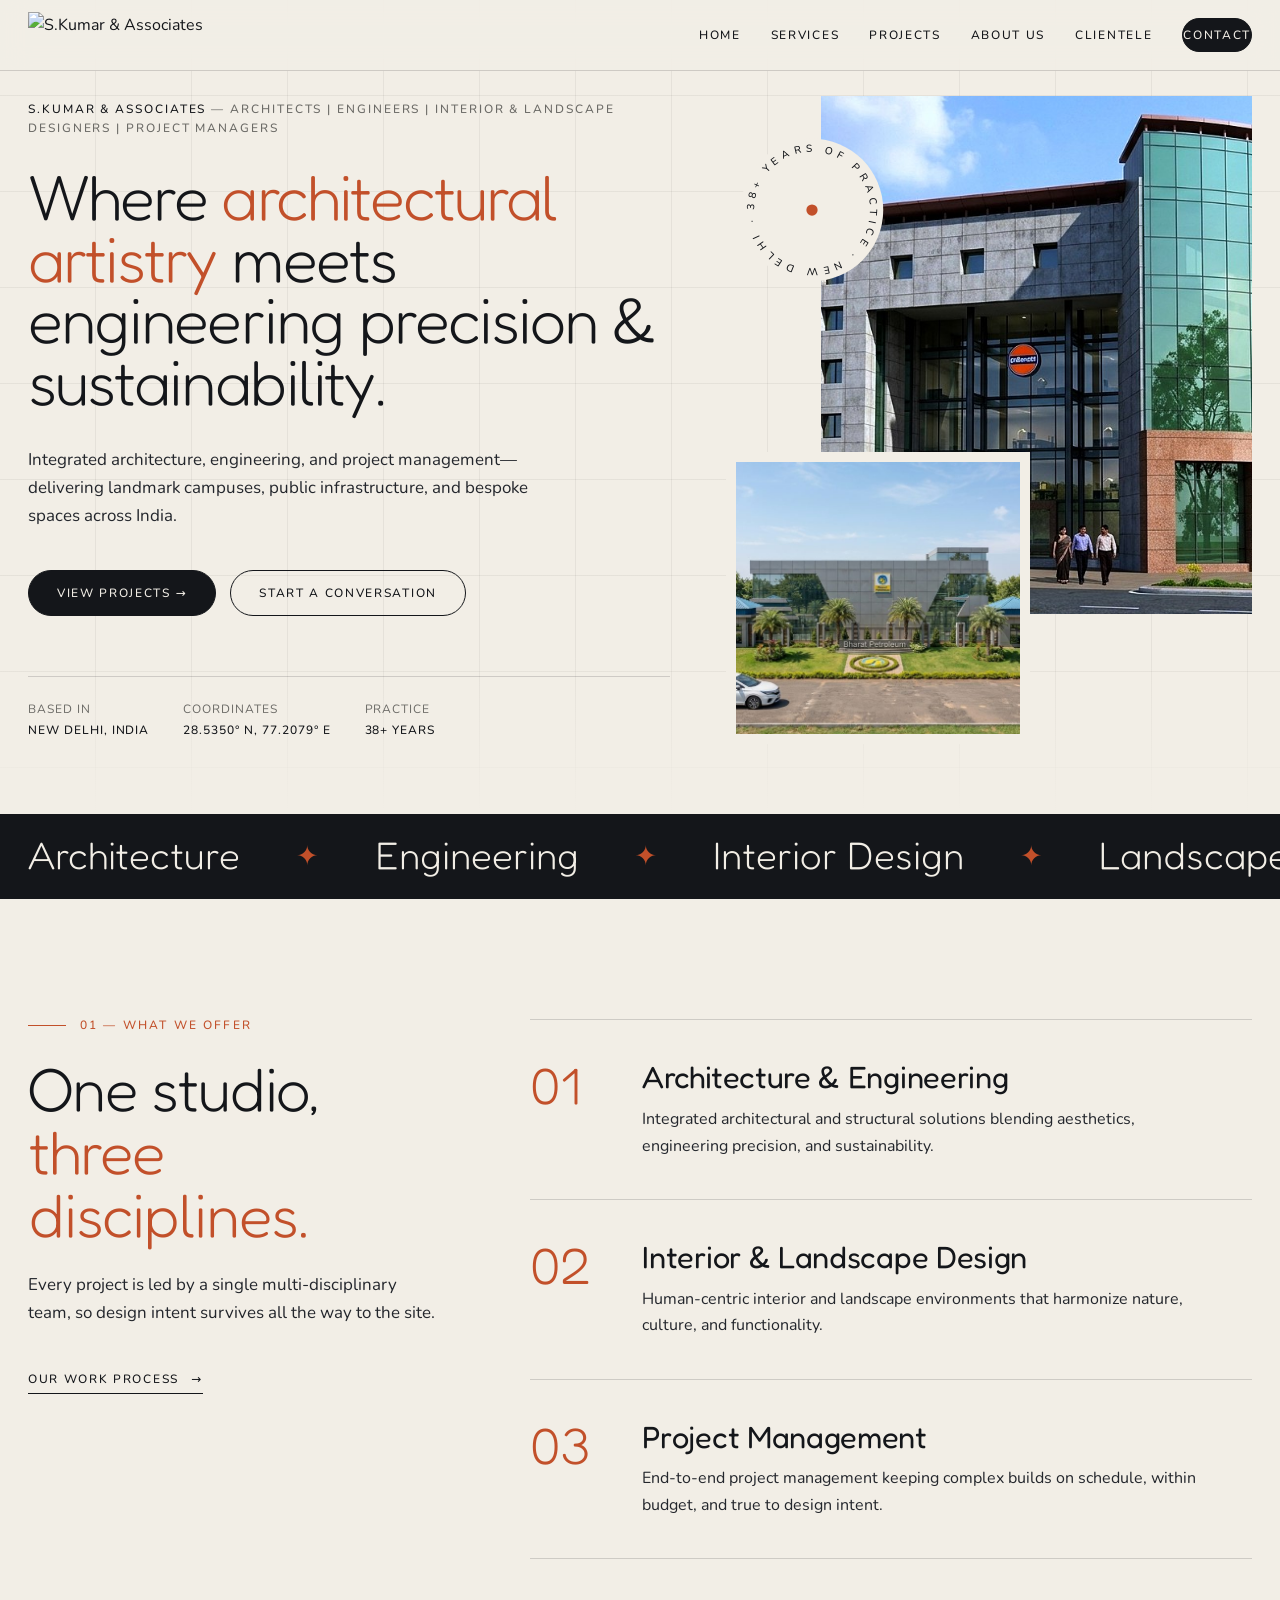
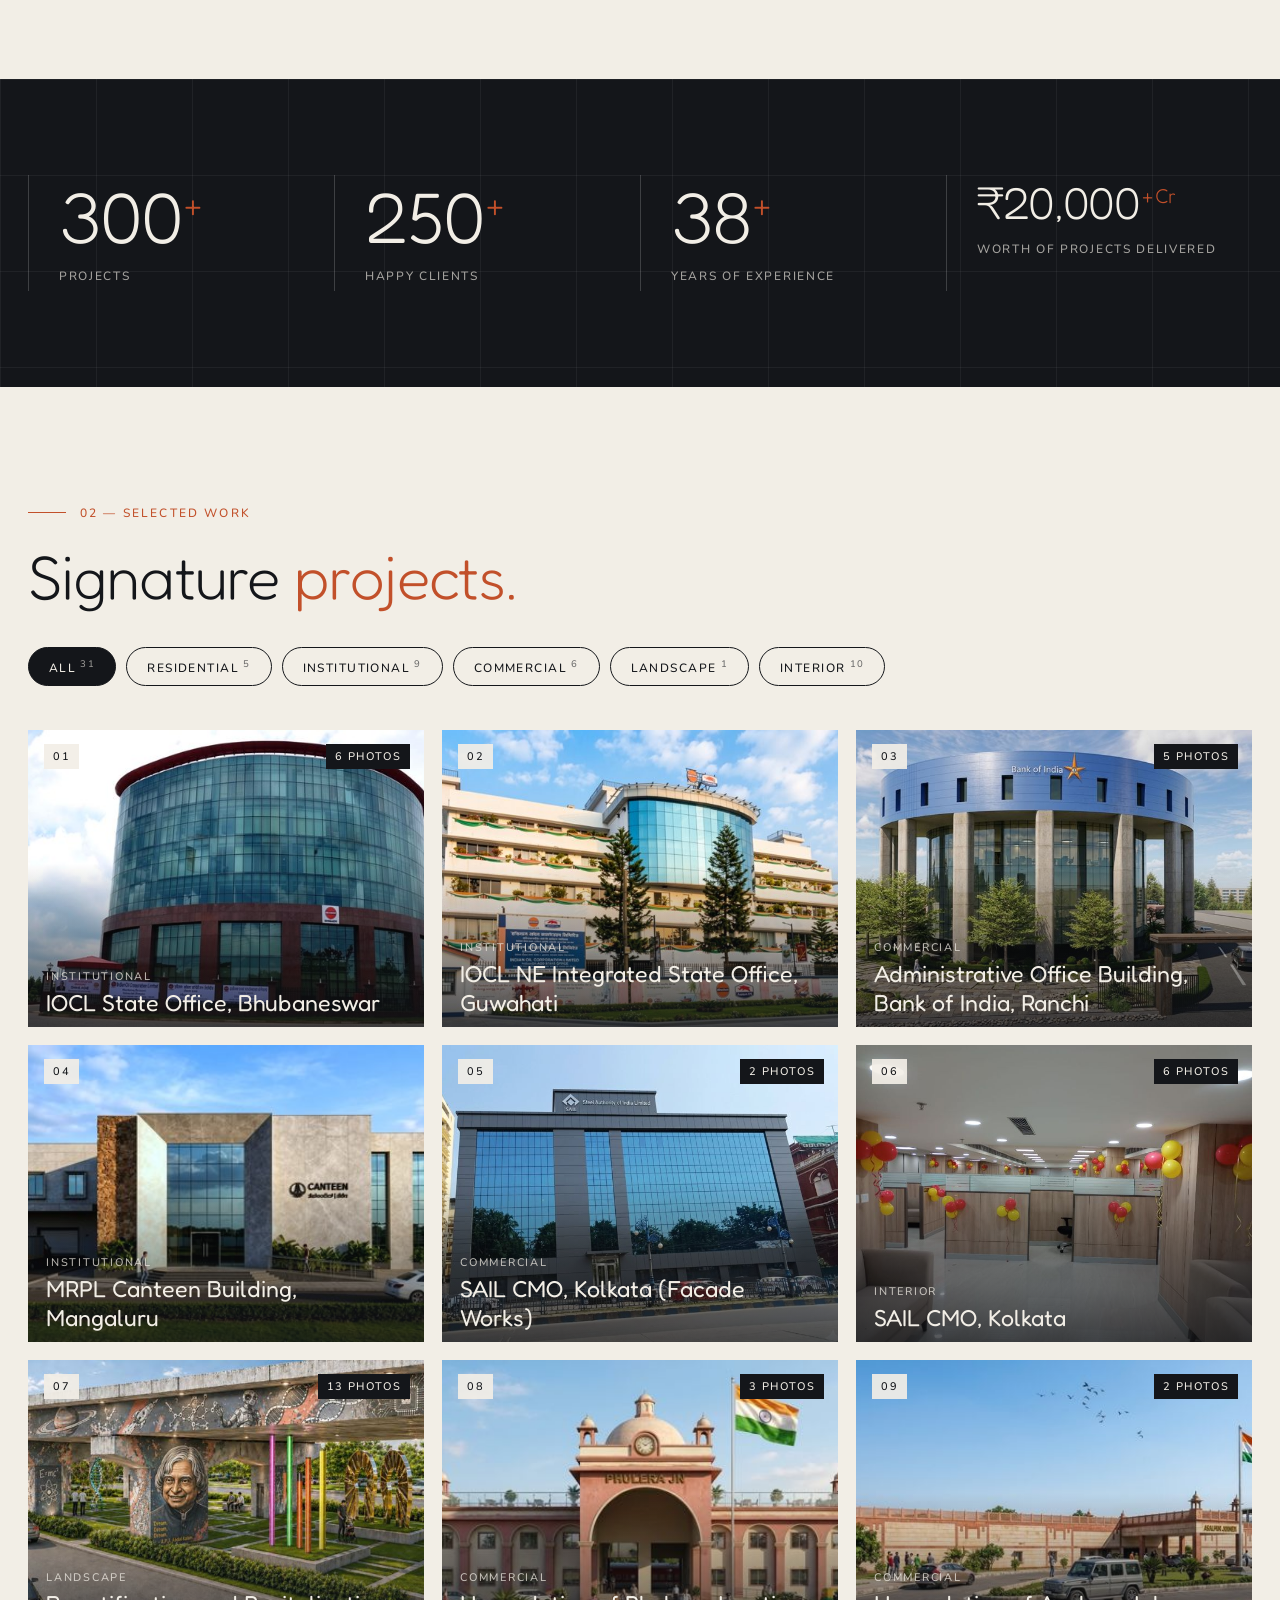
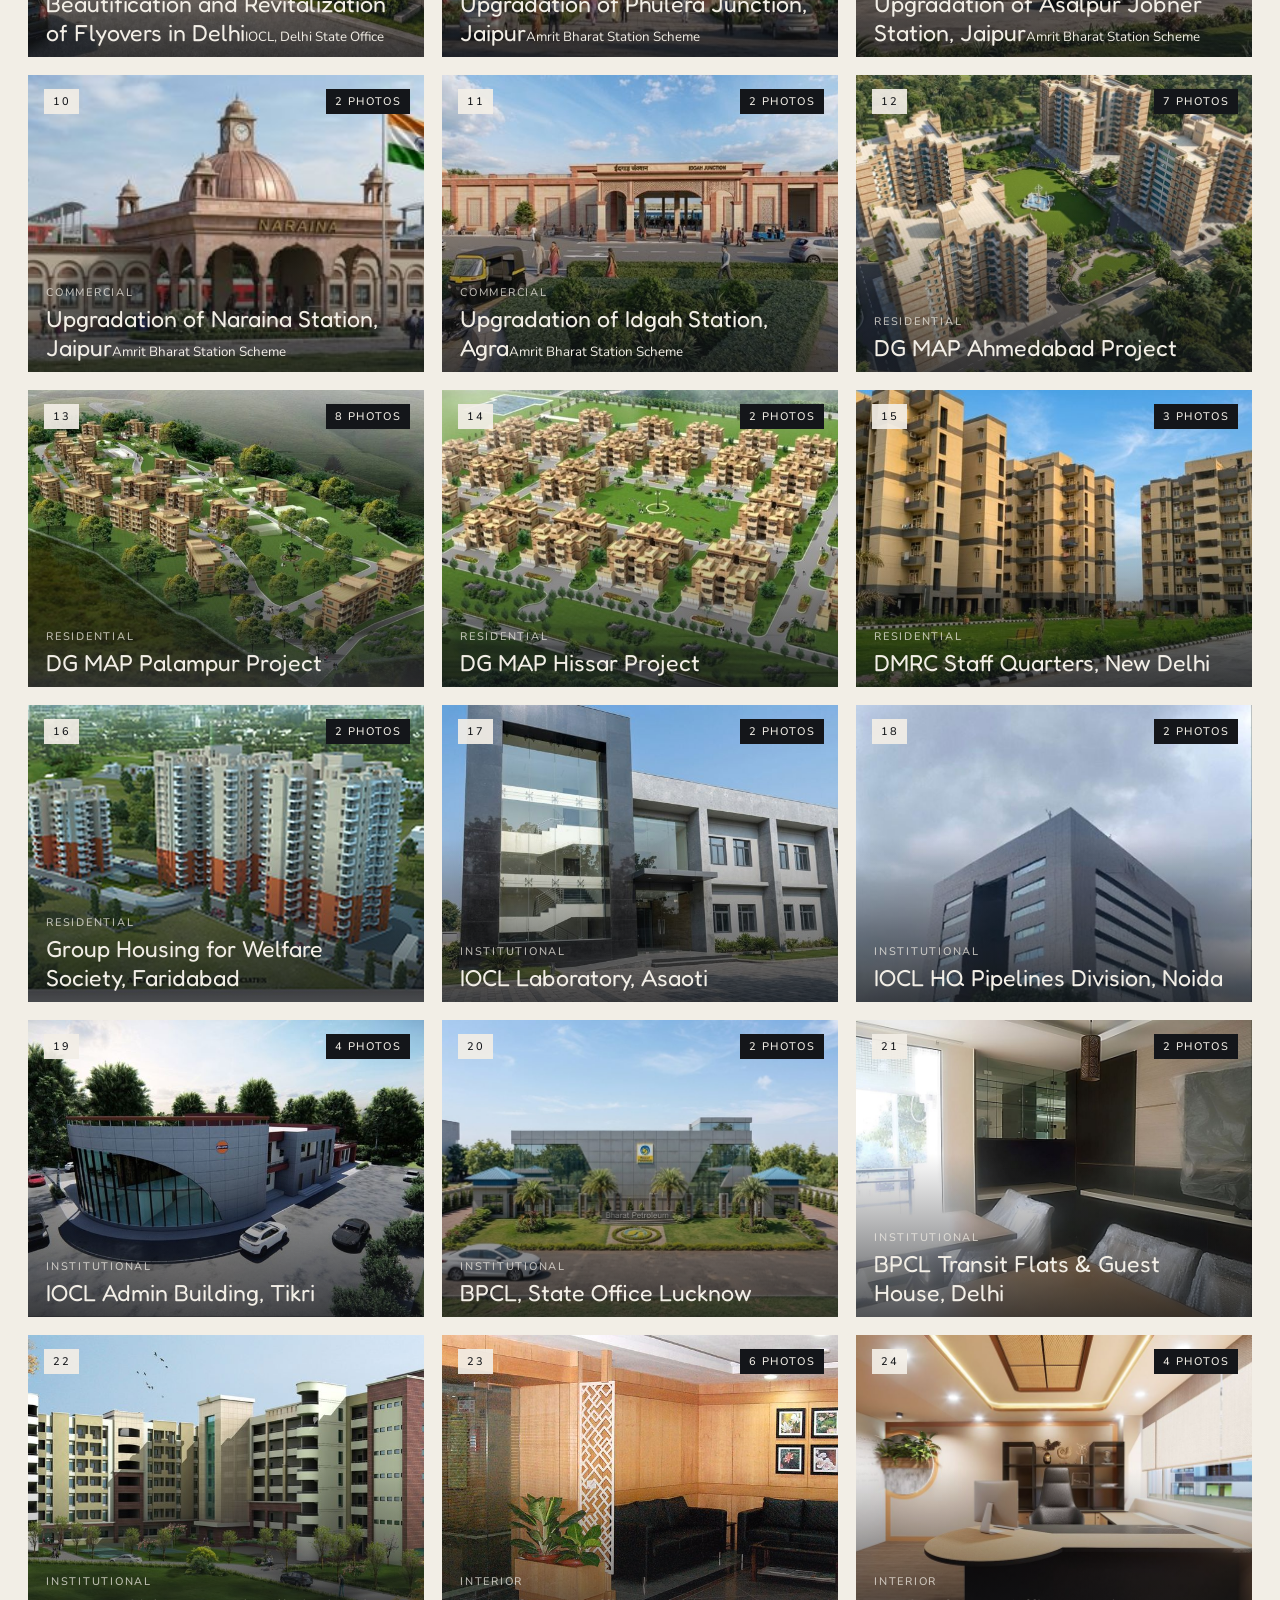
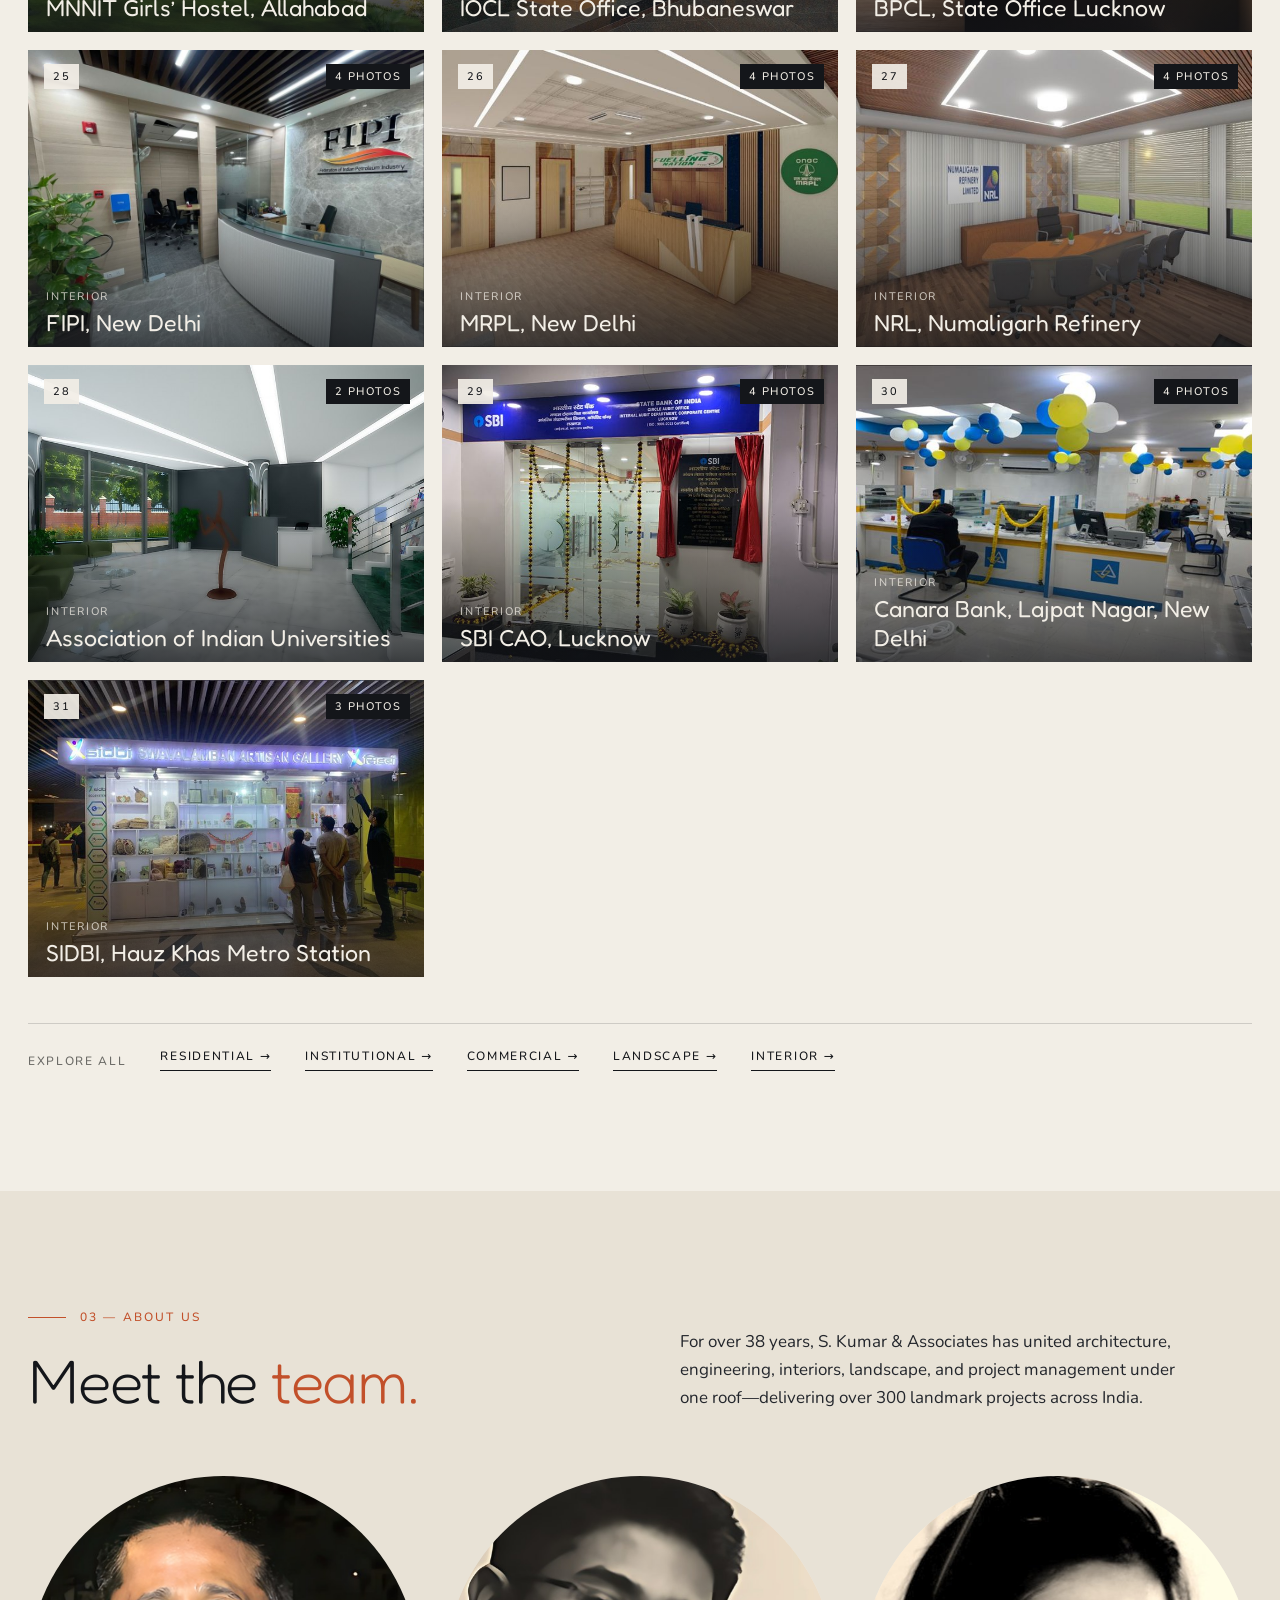
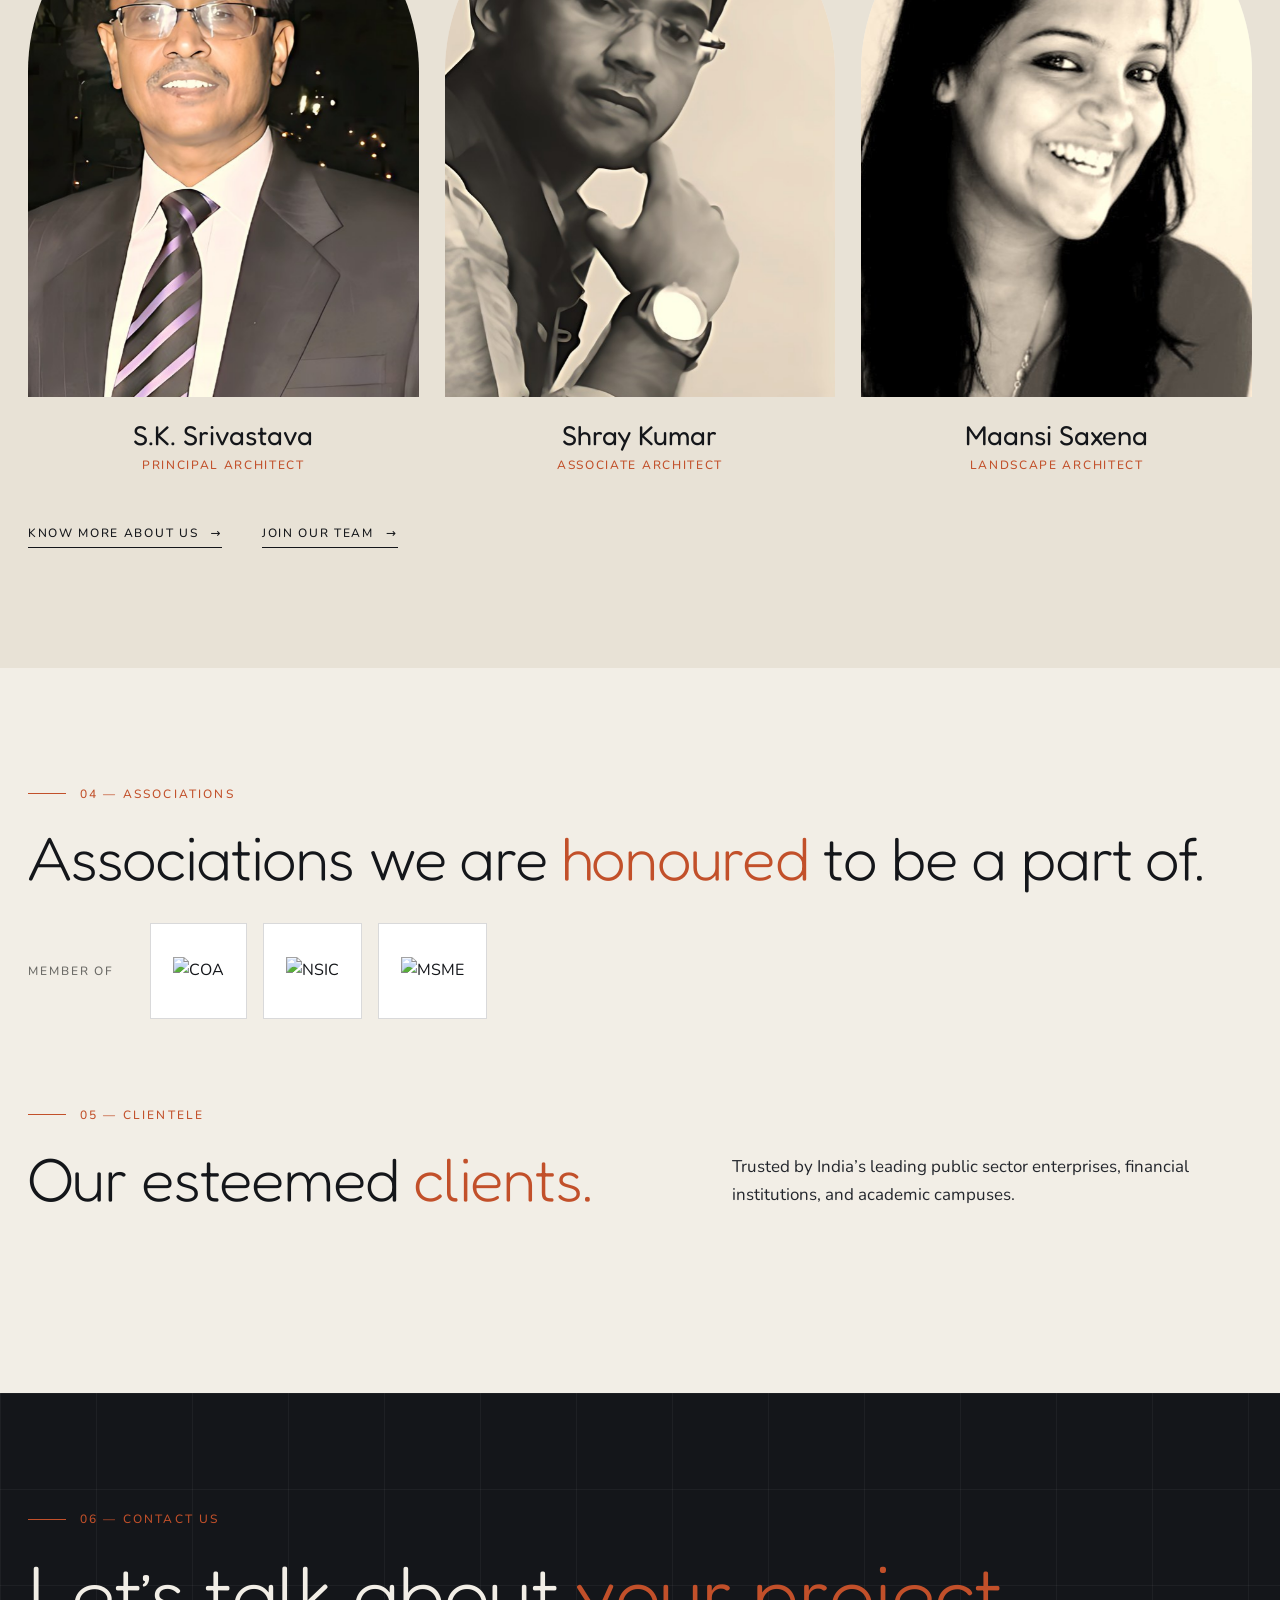
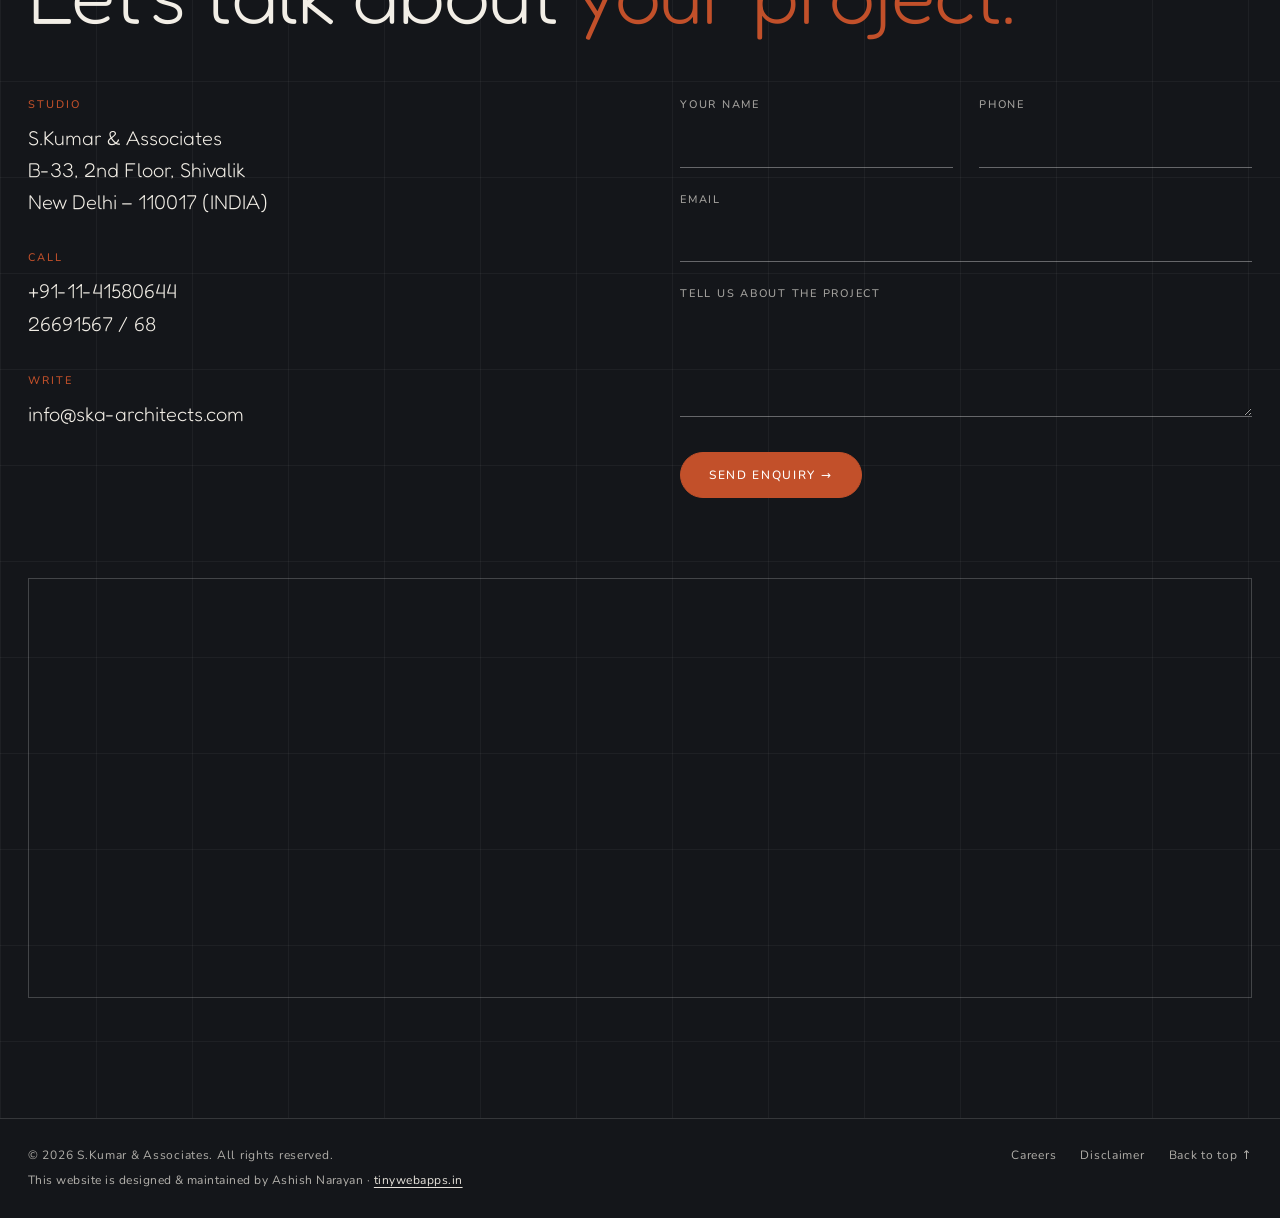
==== commit fa3a5dae: "Credit Line" ====
--- a/index.html
+++ b/index.html
@@ -319,7 +319,7 @@
 <!-- ============ FOOTER ============ -->
 <footer class='foot'>
   <div class='foot-in'>
-    <div>&#169; <span id='yr'>2026</span> S.Kumar &amp; Associates. All rights reserved.</div>
+    <div class='foot-l'>&#169; <span id='yr'>2026</span> S.Kumar &amp; Associates. All rights reserved.<small class='credit'>This website is designed &amp; maintained by Ashish Narayan &middot; <a href='https://tinywebapps.in' target='_blank' rel='noopener'>tinywebapps.in</a></small></div>
     <nav>
       <a href='p/joinus.html'>Careers</a>
       <a href='p/disclaimer.html'>Disclaimer</a>
--- a/assets/style.css
+++ b/assets/style.css
@@ -506,3 +506,34 @@
 .stat b{white-space:nowrap}
 .stat.wide b{font-size:clamp(2rem,3.5vw,3.6rem)}
 @media(max-width:900px){.stat.wide b{font-size:1.9rem}}
+
+/* process stepper */
+.pr-swipe{display:none;text-align:center;margin:0;padding-top:6px;font:500 11px/1 var(--mono);letter-spacing:.16em;text-transform:uppercase;color:var(--mute)}
+.pr-bar{display:flex;align-items:center;justify-content:space-between;gap:16px;max-width:1180px;margin:28px auto 0;padding:0 28px}
+.pr-bar[hidden]{display:none}
+.pr-count{margin:0;text-align:center;font:500 12px/1.4 var(--mono);letter-spacing:.16em;text-transform:uppercase;color:var(--mute)}
+.pr-count b{color:var(--clay);font-weight:500}
+.pr-count span{display:block;margin-top:4px;min-height:1em;color:var(--ink);letter-spacing:.1em}
+.pr-prev,.pr-next{font:500 12px/1 var(--mono);letter-spacing:.14em;text-transform:uppercase;padding:14px 22px;border:1px solid var(--ink);border-radius:999px;background:transparent;color:var(--ink);cursor:pointer;transition:background .3s,color .3s,opacity .3s}
+.pr-next{background:var(--ink);color:var(--paper)}
+.pr-prev:hover:not(:disabled){background:var(--ink);color:var(--paper)}
+.pr-next:hover:not(:disabled){background:var(--clay);border-color:var(--clay)}
+.pr-prev:disabled,.pr-next:disabled{opacity:.3;cursor:default}
+.pr-bar-end{margin-top:56px;padding:0}
+.pr-bar:not(.pr-bar-end){padding:0}
+.pr-js .phase{display:none}
+.pr-js .phase.on{display:grid;animation:prIn .5s var(--ease)}
+.pr-js .phase.rv{opacity:1;transform:none}
+@keyframes prIn{from{opacity:0;transform:translateY(14px)}to{opacity:1;transform:none}}
+.pr-item.on b{color:var(--ink)}
+.pr-item.on span:last-child{border-bottom:2px solid var(--clay);padding-bottom:4px}
+.ph-tags{display:flex;flex-wrap:wrap;gap:8px;margin:18px 0 0;padding:0;list-style:none}
+.ph-tags li{padding:8px 14px;border:1px solid var(--line);border-radius:999px;background:var(--paper);font:500 11px/1 var(--mono);letter-spacing:.08em;text-transform:uppercase;color:var(--ink2)}
+@media(max-width:900px){.pr-swipe{display:block}}
+@media(max-width:640px){.pr-bar{flex-wrap:wrap;justify-content:center}.pr-count{order:-1;width:100%}.pr-prev,.pr-next{flex:1;padding:14px 12px;text-align:center}}
+@media(prefers-reduced-motion:reduce){.pr-js .phase.on{animation:none}}
+
+.foot-l .credit{display:block;margin-top:4px;font-size:12px;letter-spacing:.04em;color:rgba(242,238,230,.72)}
+.foot-l .credit a{color:rgba(242,238,230,.95);text-decoration:underline;text-underline-offset:3px}
+.foot-l .credit a:hover{color:var(--clay)}
+@media(max-width:700px){.foot-l .credit a{display:inline-block;padding:8px 0}}
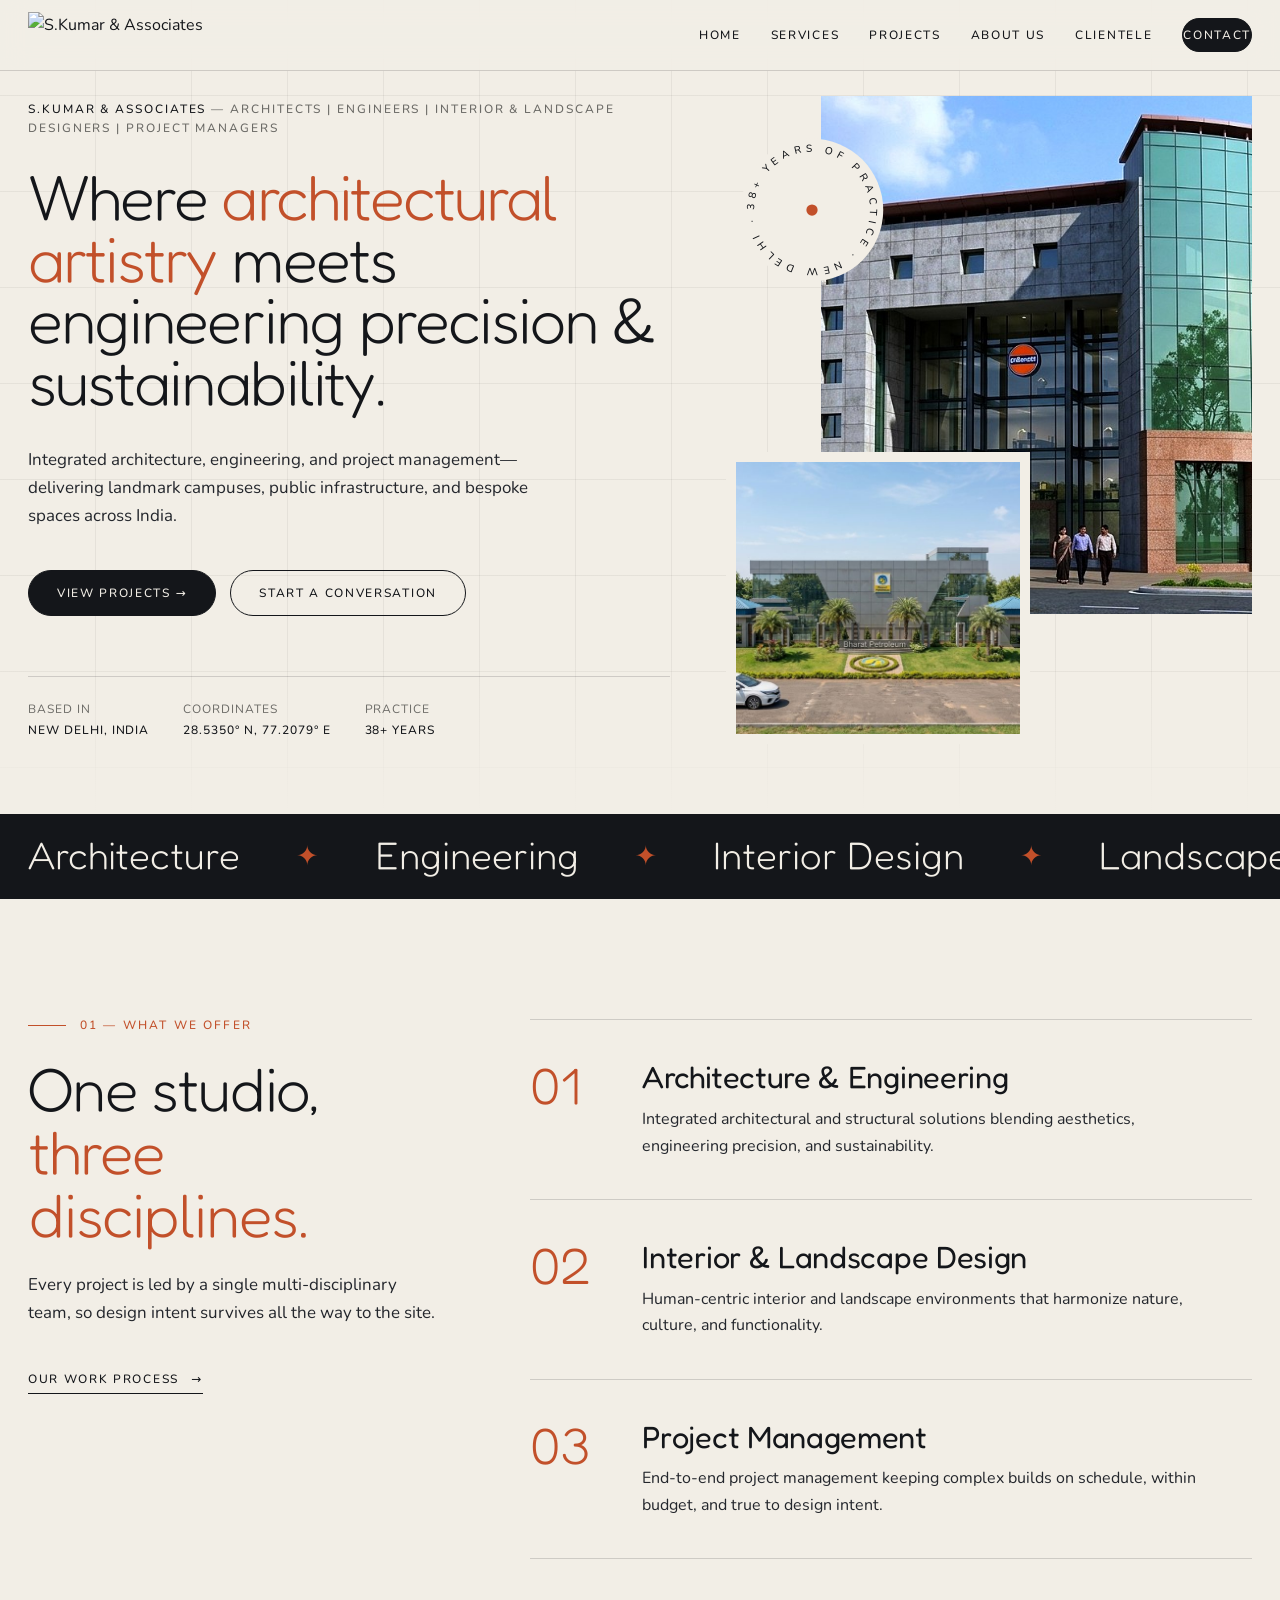
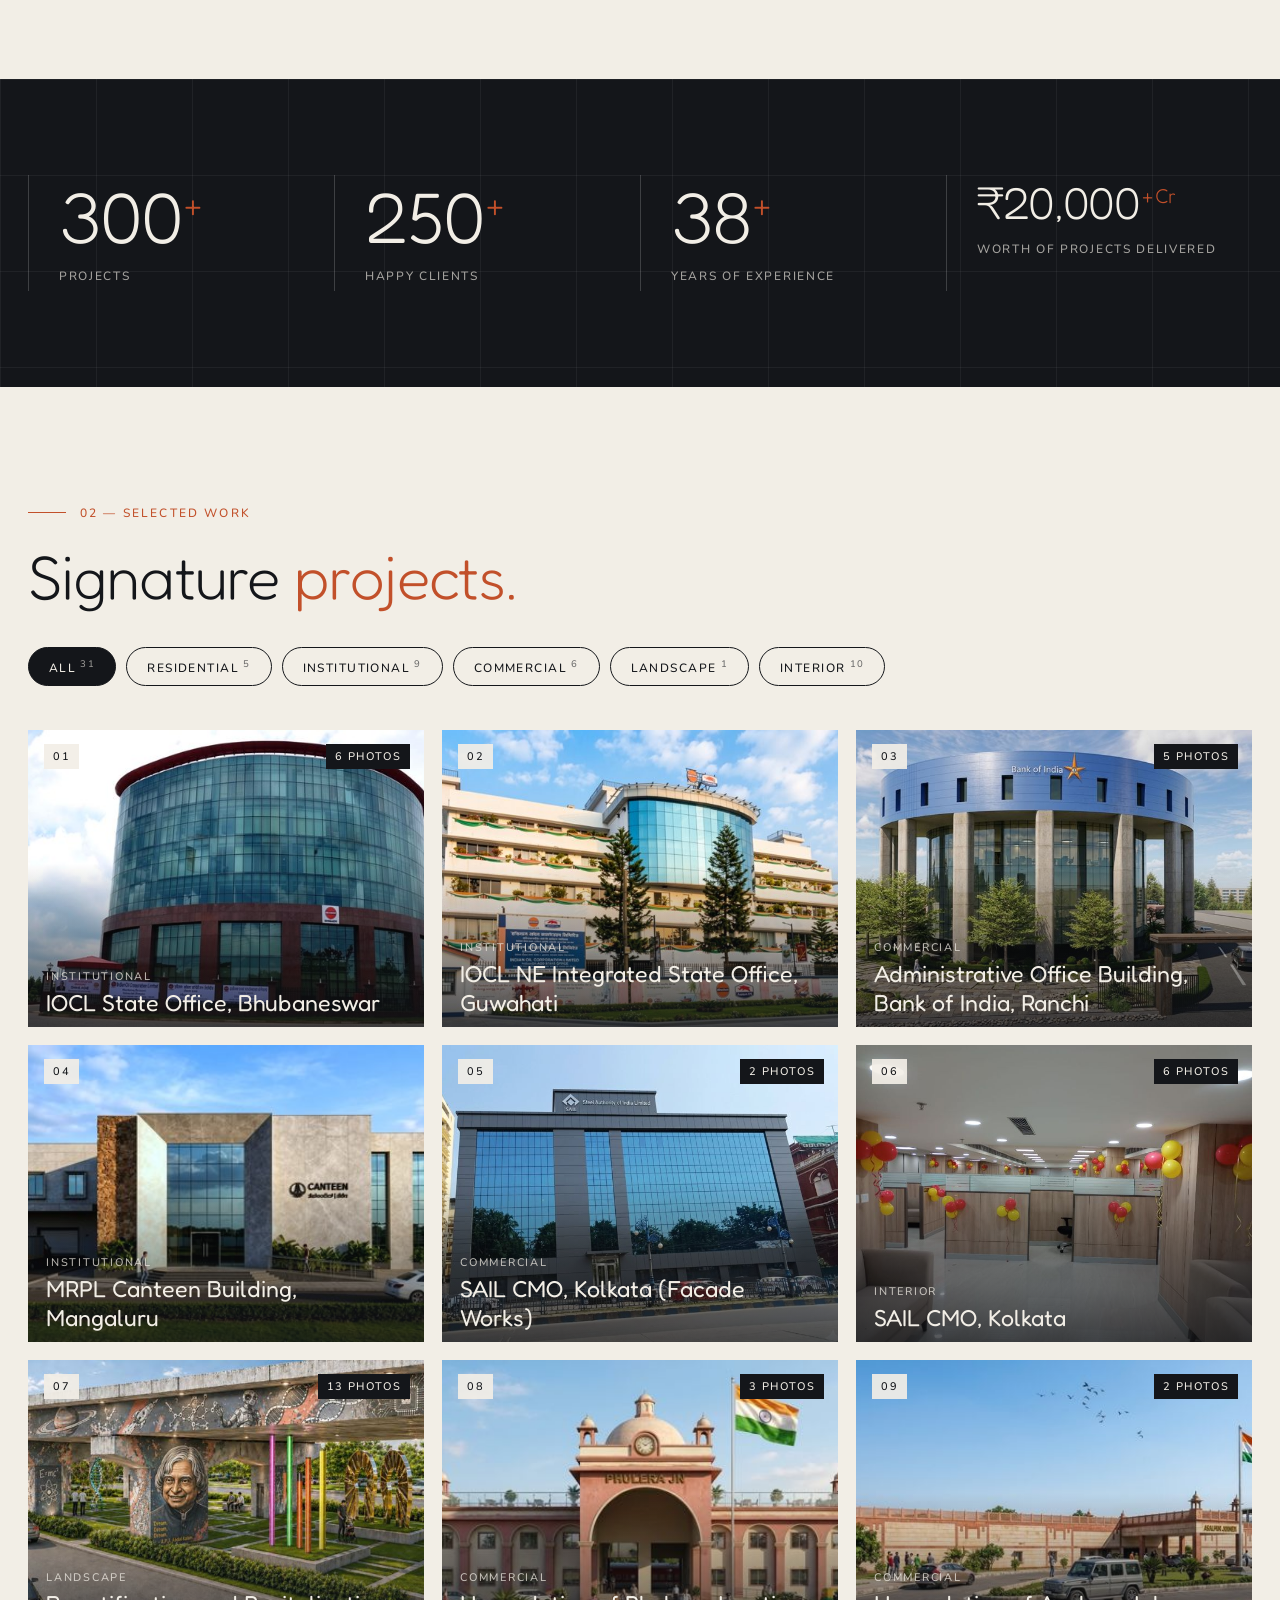
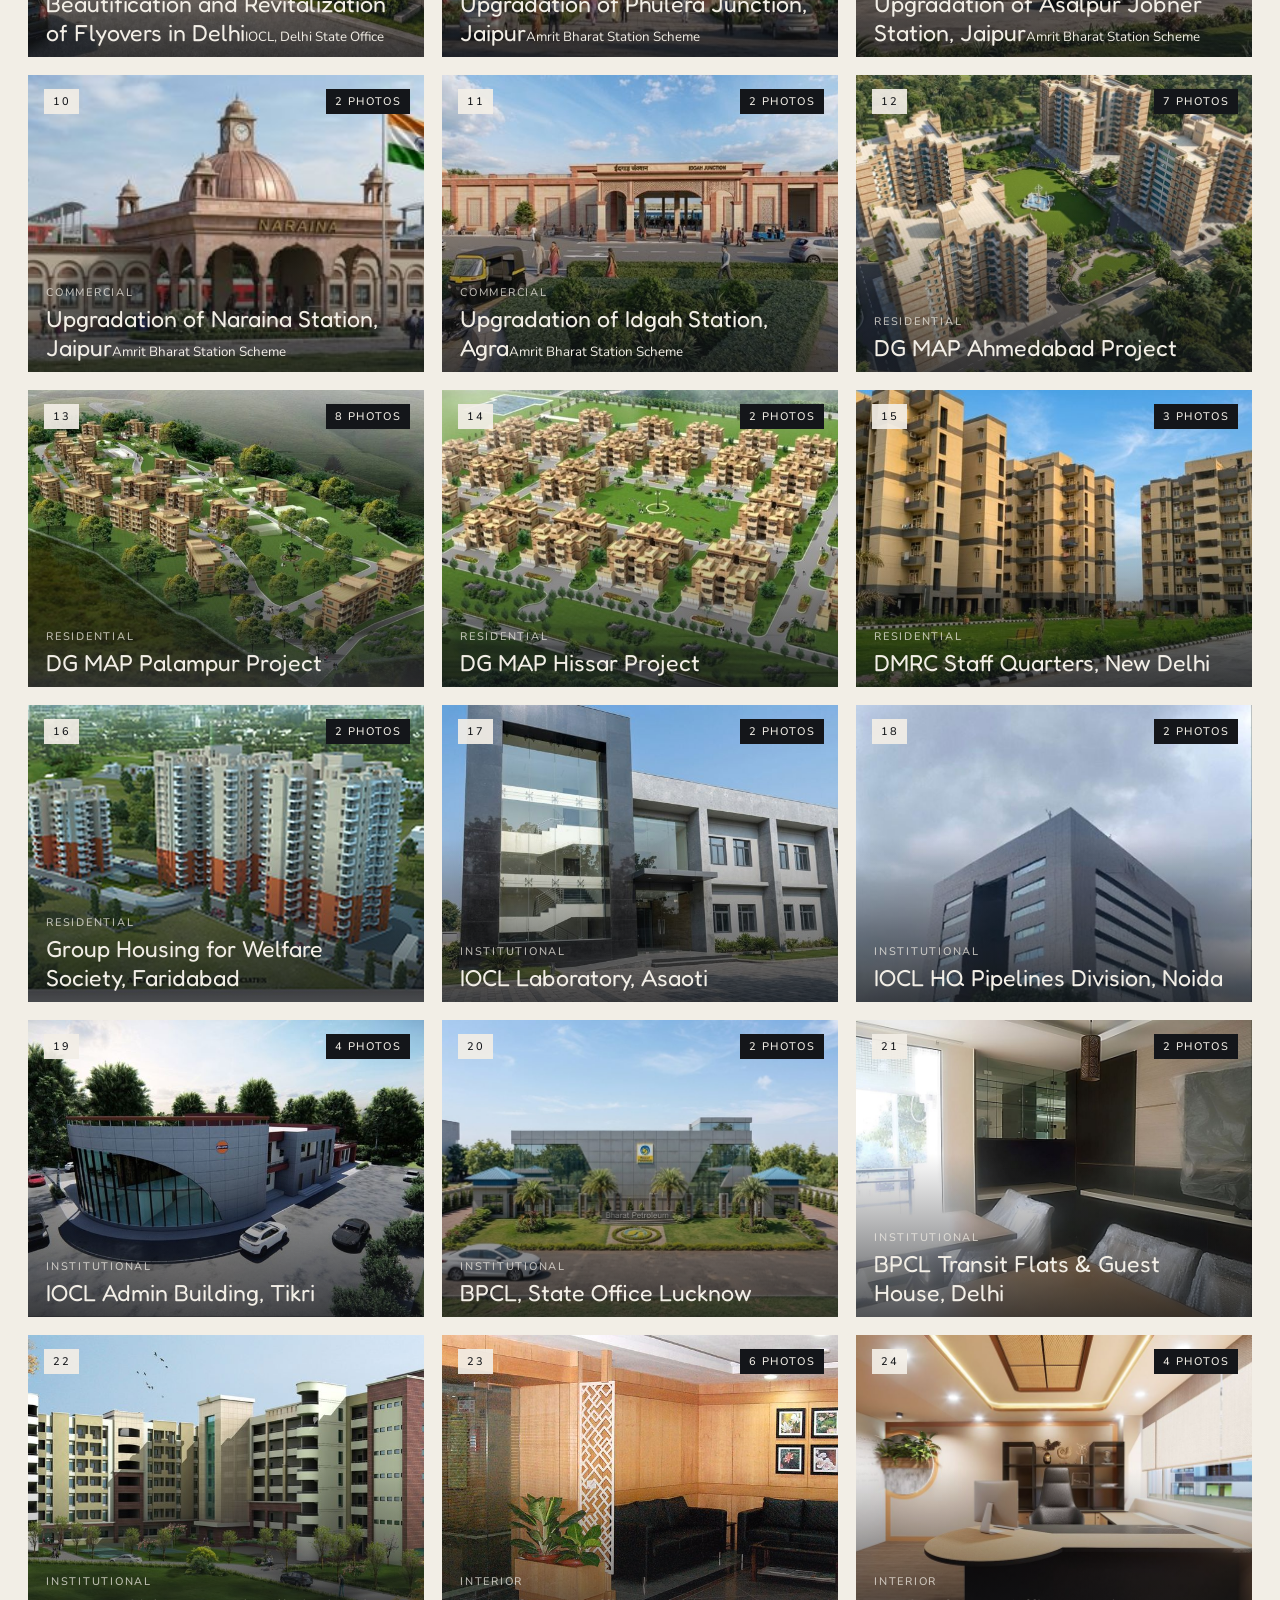
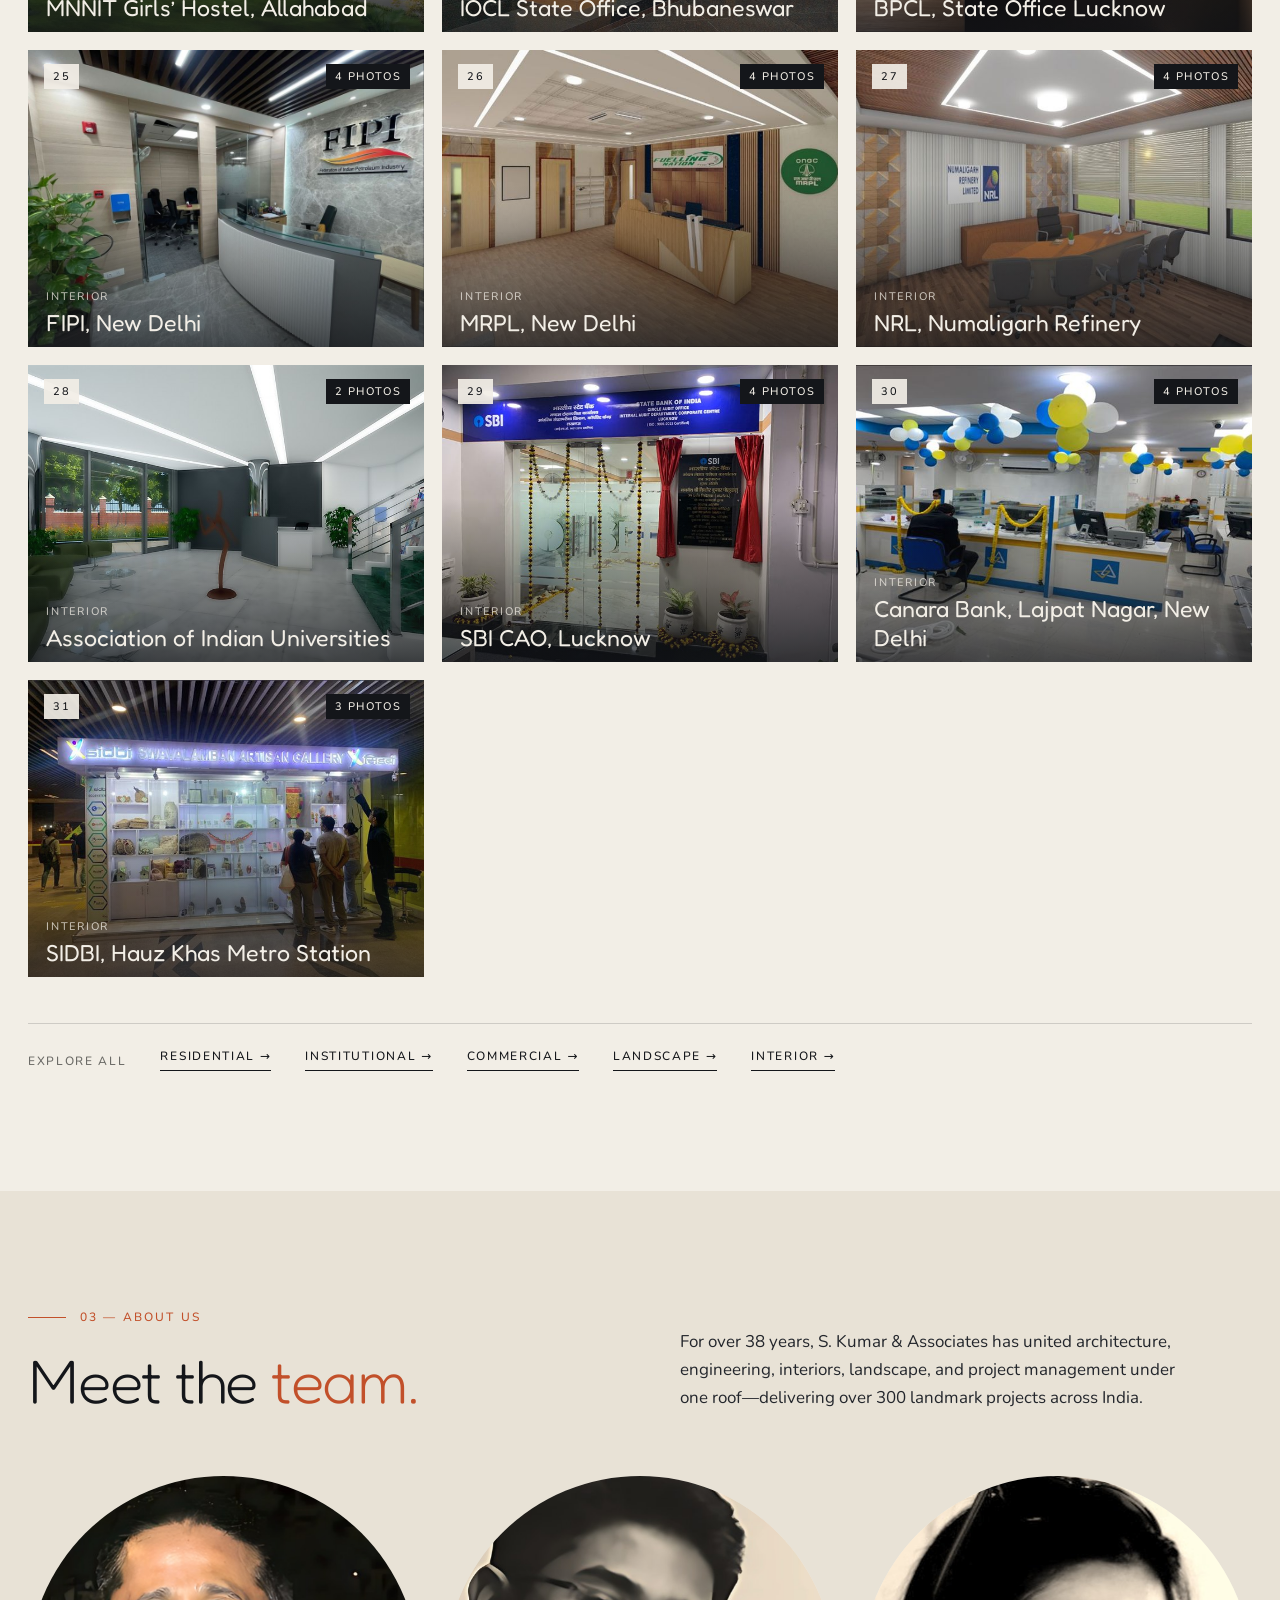
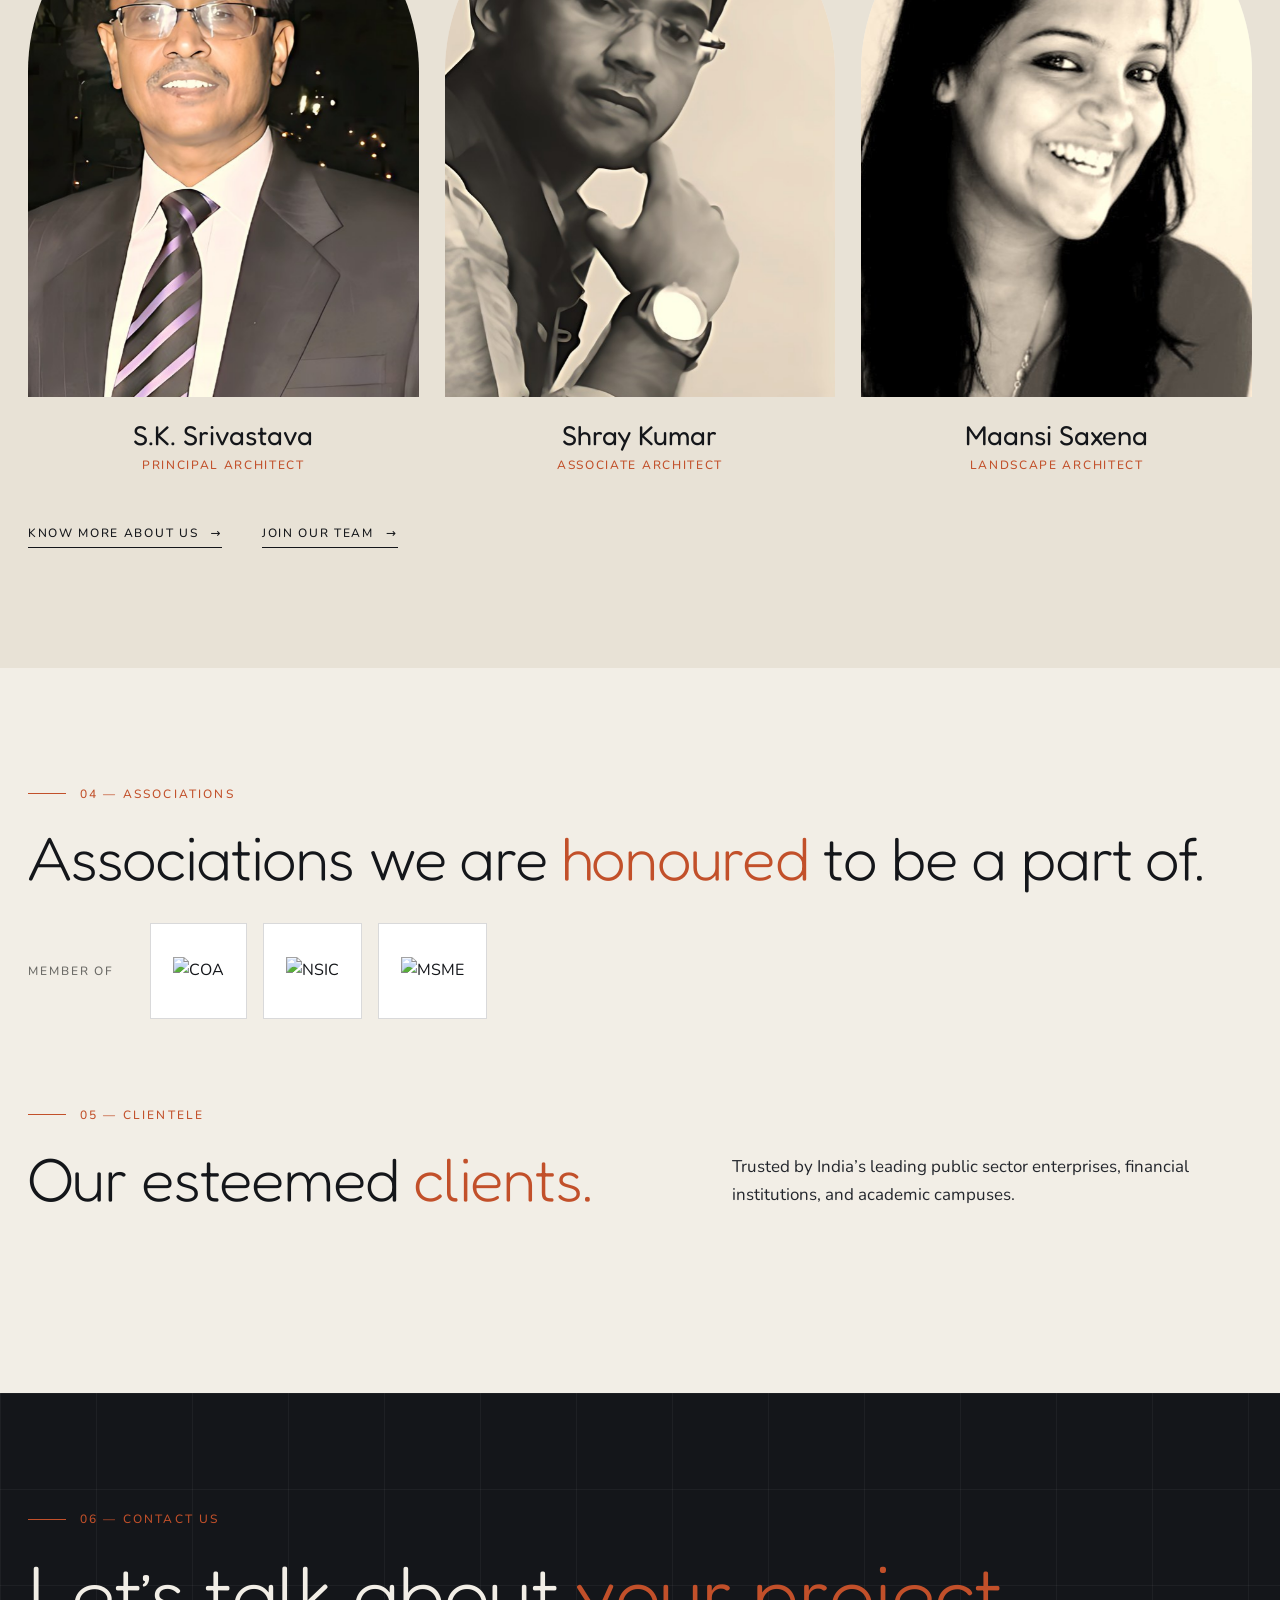
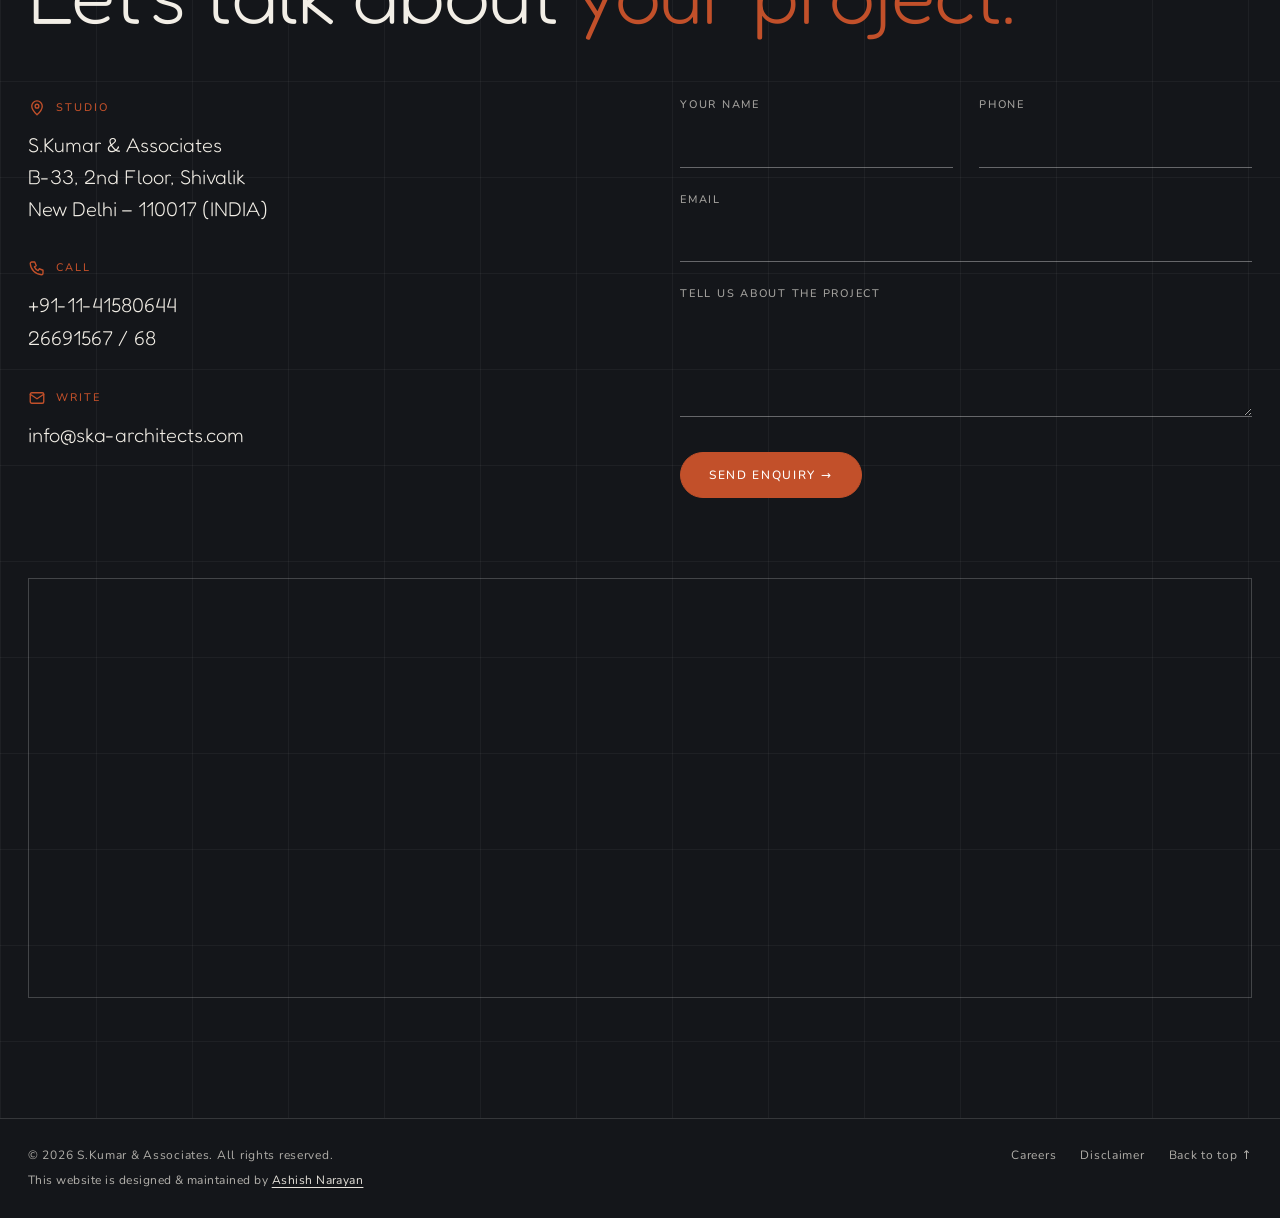
==== commit c0918f65: "Add files via upload" ====
--- a/index.html
+++ b/index.html
@@ -286,11 +286,11 @@
     <h2 class='h2 rv'>Let&#8217;s talk about <em>your project.</em></h2>
     <div class='contact-grid'>
       <dl class='cinfo rv'>
-        <dt>Studio</dt>
+        <dt><svg class='ci' viewBox='0 0 24 24' width='16' height='16' fill='none' stroke='currentColor' stroke-width='1.8' stroke-linecap='round' stroke-linejoin='round' aria-hidden='true'><path d='M12 21s-7-6.2-7-11.5A7 7 0 0 1 19 9.5C19 14.8 12 21 12 21z'/><circle cx='12' cy='9.5' r='2.5'/></svg>Studio</dt>
         <dd><p>S.Kumar &amp; Associates<br/>B-33, 2nd Floor, Shivalik<br/>New Delhi &#8211; 110017 (INDIA)</p></dd>
-        <dt>Call</dt>
+        <dt><svg class='ci' viewBox='0 0 24 24' width='16' height='16' fill='none' stroke='currentColor' stroke-width='1.8' stroke-linecap='round' stroke-linejoin='round' aria-hidden='true'><path d='M5 4h4l2 5-2.5 1.5a11 11 0 0 0 5 5L15 13l5 2v4a2 2 0 0 1-2 2A16 16 0 0 1 3 6a2 2 0 0 1 2-2z'/></svg>Call</dt>
         <dd><a href='tel:+911141580644'>+91-11-41580644</a><a href='tel:01126691567'>26691567 / 68</a></dd>
-        <dt>Write</dt>
+        <dt><svg class='ci' viewBox='0 0 24 24' width='16' height='16' fill='none' stroke='currentColor' stroke-width='1.8' stroke-linecap='round' stroke-linejoin='round' aria-hidden='true'><rect x='3' y='5' width='18' height='14' rx='2'/><path d='m3 7 9 6 9-6'/></svg>Write</dt>
         <dd><a href='mailto:info@ska-architects.com'>info@ska-architects.com</a></dd>
       </dl>
       <form class='f rv' id='enq' data-ska-form='contact'>
@@ -319,7 +319,7 @@
 <!-- ============ FOOTER ============ -->
 <footer class='foot'>
   <div class='foot-in'>
-    <div class='foot-l'>&#169; <span id='yr'>2026</span> S.Kumar &amp; Associates. All rights reserved.<small class='credit'>This website is designed &amp; maintained by Ashish Narayan &middot; <a href='https://tinywebapps.in' target='_blank' rel='noopener'>tinywebapps.in</a></small></div>
+    <div class='foot-l'>&#169; <span id='yr'>2026</span> S.Kumar &amp; Associates. All rights reserved.<small class='credit'>This website is designed &amp; maintained by <a href='https://tinywebapps.in' target='_blank' rel='noopener'>Ashish Narayan</a></small></div>
     <nav>
       <a href='p/joinus.html'>Careers</a>
       <a href='p/disclaimer.html'>Disclaimer</a>
--- a/assets/style.css
+++ b/assets/style.css
@@ -537,3 +537,5 @@
 .foot-l .credit a{color:rgba(242,238,230,.95);text-decoration:underline;text-underline-offset:3px}
 .foot-l .credit a:hover{color:var(--clay)}
 @media(max-width:700px){.foot-l .credit a{display:inline-block;padding:8px 0}}
+.cinfo dt{display:flex;align-items:center;gap:10px}
+.cinfo dt .ci{width:18px;height:18px;flex:none}
